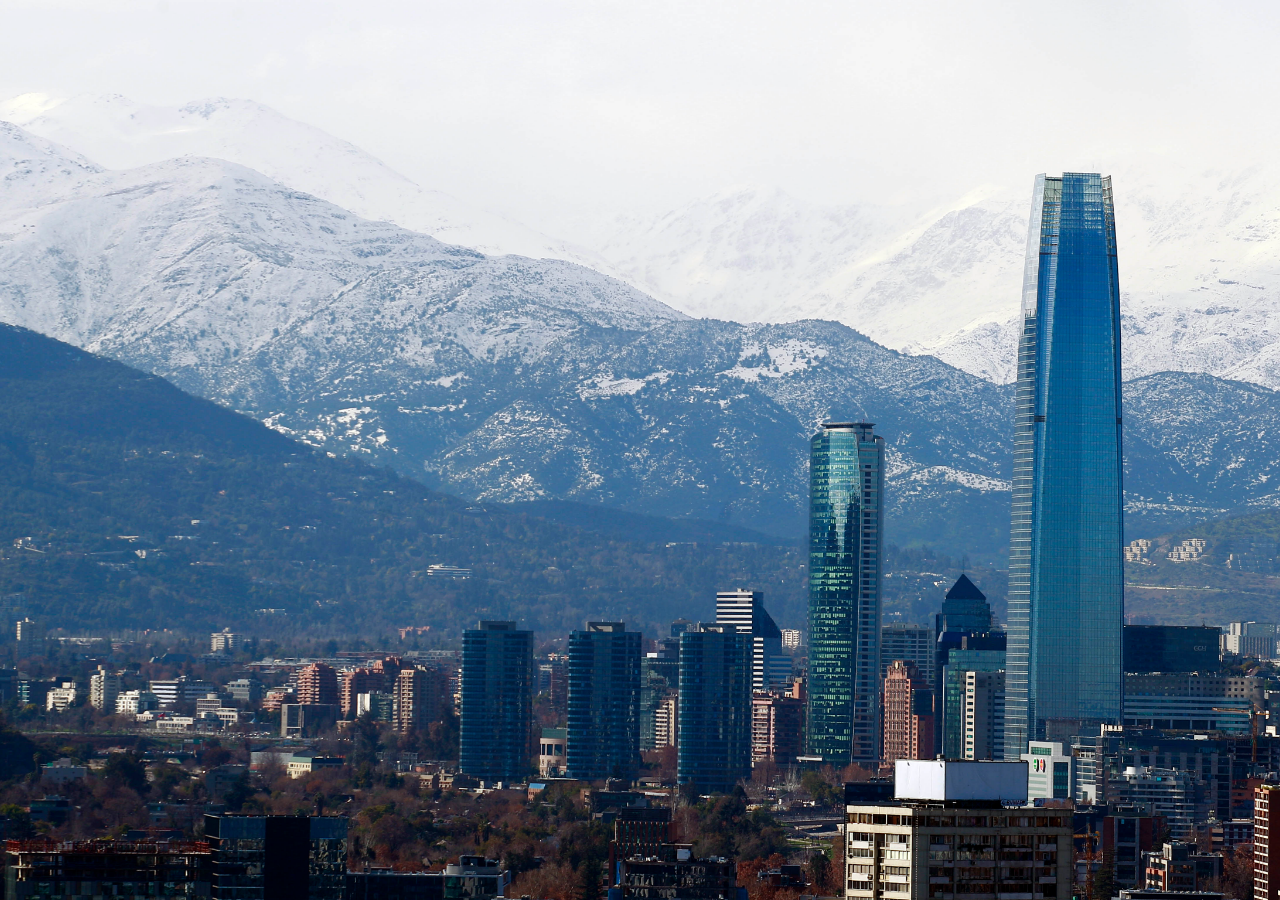
==== web/home.html @ 463af3c5 "php sintaxis" ====
<html>
    <head>
        <title>Android Chile</title>
        <link href="css/bootstrap.min.css" rel="stylesheet">
        <!-- Include roboto.css to use the Roboto web font, material.css to include the theme and ripples.css to style the ripple effect -->
        <link href="css/roboto.min.css" rel="stylesheet">
        <link href="css/material.min.css" rel="stylesheet">
        <link href="css/ripples.min.css" rel="stylesheet">
        <link href="css/androidchile.css" rel="stylesheet">
    </head>
    <body>

        <!--div class="card center jumbotron" >
            <h1>Jumbotron</h1>
            <p>This is a simple hero unit, a simple jumbotron-style component for calling extra attention to featured content or information.</p>
            <p><a class="btn btn-primary btn-lg">Learn more</a></p>
        </div-->

        <!-- Your site ends -->

        <script src="http://code.jquery.com/jquery-1.10.2.min.js"></script>
        <script src="http://maxcdn.bootstrapcdn.com/bootstrap/3.3.2/js/bootstrap.min.js"></script>

        <script src="js/ripples.min.js"></script>
        <script src="js/material.min.js"></script>
        <script>
            $(document).ready(function() {
                // This command is used to initialize some elements and make them work properly
                $.material.init();

                /* make the API call */
                FB.api(
                    "/187694778228655/feed",
                    function (response) {
                      if (response && !response.error) {
                        /* handle the result */
                      }
                    }
                );
            });
        </script>

    </body>
    <script>
      window.fbAsyncInit = function() {
        FB.init({
          appId      : '843773952388352',
          xfbml      : true,
          version    : 'v2.5'
        });
      };

      (function(d, s, id){
         var js, fjs = d.getElementsByTagName(s)[0];
         if (d.getElementById(id)) {return;}
         js = d.createElement(s); js.id = id;
         js.src = "http://connect.facebook.net/en_US/sdk.js";
         fjs.parentNode.insertBefore(js, fjs);
       }(document, 'script', 'facebook-jssdk'));
    </script>

</html>
---- web/css/roboto.min.css ----
@font-face{font-family:RobotoDraft;src:local('RobotoDraft'),local('RobotoDraft-Regular'),local('Roboto-Regular'),url(../fonts/RobotoDraftRegular.woff2) format('woff2'),url(../fonts/RobotoDraftRegular.woff) format('woff')}@font-face{font-family:RobotoDraft;font-weight:500;src:local('RobotoDraft Medium'),local('RobotoDraft-Medium'),local('Roboto-Medium'),url(../fonts/RobotoDraftMedium.woff2) format('woff2'),url(../fonts/RobotoDraftMedium.woff) format('woff')}@font-face{font-family:RobotoDraft;font-weight:700;src:local('RobotoDraft Bold'),local('RobotoDraft-Bold'),local('Roboto-Bold'),url(../fonts/RobotoDraftBold.woff2) format('woff2'),url(../fonts/RobotoDraftBold.woff) format('woff')}@font-face{font-family:RobotoDraft;font-style:italic;src:local('RobotoDraft Italic'),local('RobotoDraft-Italic'),local('Roboto-Italic'),url(../fonts/RobotoDraftItalic.woff2) format('woff2'),url(../fonts/RobotoDraftItalic.woff) format('woff')}
/*# sourceMappingURL=roboto.min.css.map */
---- web/css/material.min.css ----
@font-face{font-family:Material-Design-Icons;src:url(../fonts/Material-Design-Icons.eot?3ocs8m);src:url(../fonts/Material-Design-Icons.eot?#iefix3ocs8m) format('embedded-opentype'),url(../fonts/Material-Design-Icons.woff?3ocs8m) format('woff'),url(../fonts/Material-Design-Icons.ttf?3ocs8m) format('truetype'),url(../fonts/Material-Design-Icons.svg?3ocs8m#Material-Design-Icons) format('svg')}[class^=mdi-],[class*=mdi-]{speak:none;display:inline-block;font:normal normal normal 24px/1 'Material-Design-Icons';text-rendering:auto;-webkit-font-smoothing:antialiased;-moz-osx-font-smoothing:grayscale;-webkit-transform:translate(0,0);-ms-transform:translate(0,0);transform:translate(0,0)}[class^=mdi-]:before,[class*=mdi-]:before{display:inline-block;speak:none;text-decoration:inherit}[class^=mdi-].pull-left,[class*=mdi-].pull-left{margin-right:.3em}[class^=mdi-].pull-right,[class*=mdi-].pull-right{margin-left:.3em}[class^=mdi-].mdi-lg:before,[class*=mdi-].mdi-lg:before,[class^=mdi-].mdi-lg:after,[class*=mdi-].mdi-lg:after{font-size:1.33333333em;line-height:.75em;vertical-align:-15%}[class^=mdi-].mdi-2x:before,[class*=mdi-].mdi-2x:before,[class^=mdi-].mdi-2x:after,[class*=mdi-].mdi-2x:after{font-size:2em}[class^=mdi-].mdi-3x:before,[class*=mdi-].mdi-3x:before,[class^=mdi-].mdi-3x:after,[class*=mdi-].mdi-3x:after{font-size:3em}[class^=mdi-].mdi-4x:before,[class*=mdi-].mdi-4x:before,[class^=mdi-].mdi-4x:after,[class*=mdi-].mdi-4x:after{font-size:4em}[class^=mdi-].mdi-5x:before,[class*=mdi-].mdi-5x:before,[class^=mdi-].mdi-5x:after,[class*=mdi-].mdi-5x:after{font-size:5em}[class^=mdi-device-signal-cellular-]:after,[class^=mdi-device-battery-]:after,[class^=mdi-device-battery-charging-]:after,[class^=mdi-device-signal-cellular-connected-no-internet-]:after,[class^=mdi-device-signal-wifi-]:after,[class^=mdi-device-signal-wifi-statusbar-not-connected]:after,.mdi-device-network-wifi:after{opacity:.3;position:absolute;left:0;top:0;z-index:1;display:inline-block;speak:none;text-decoration:inherit}[class^=mdi-device-signal-cellular-]:after{content:"\e758"}[class^=mdi-device-battery-]:after{content:"\e735"}[class^=mdi-device-battery-charging-]:after{content:"\e733"}[class^=mdi-device-signal-cellular-connected-no-internet-]:after{content:"\e75d"}[class^=mdi-device-signal-wifi-]:after,.mdi-device-network-wifi:after{content:"\e765"}[class^=mdi-device-signal-wifi-statusbasr-not-connected]:after{content:"\e8f7"}.mdi-device-signal-cellular-off:after,.mdi-device-signal-cellular-null:after,.mdi-device-signal-cellular-no-sim:after,.mdi-device-signal-wifi-off:after,.mdi-device-signal-wifi-4-bar:after,.mdi-device-signal-cellular-4-bar:after,.mdi-device-battery-alert:after,.mdi-device-signal-cellular-connected-no-internet-4-bar:after,.mdi-device-battery-std:after,.mdi-device-battery-full .mdi-device-battery-unknown:after{content:""}.mdi-fw{width:1.28571429em;text-align:center}.mdi-ul{padding-left:0;margin-left:2.14285714em;list-style-type:none}.mdi-ul>li{position:relative}.mdi-li{position:absolute;left:-2.14285714em;width:2.14285714em;top:.14285714em;text-align:center}.mdi-li.mdi-lg{left:-1.85714286em}.mdi-border{padding:.2em .25em .15em;border:solid .08em #eee;border-radius:.1em}.mdi-spin{-webkit-animation:mdi-spin 2s infinite linear;animation:mdi-spin 2s infinite linear;-webkit-transform-origin:50% 50%;-ms-transform-origin:50% 50%;transform-origin:50% 50%}.mdi-pulse{-webkit-animation:mdi-spin 1s steps(8) infinite;animation:mdi-spin 1s steps(8) infinite;-webkit-transform-origin:50% 50%;-ms-transform-origin:50% 50%;transform-origin:50% 50%}@-webkit-keyframes mdi-spin{0%{-webkit-transform:rotate(0deg);transform:rotate(0deg)}100%{-webkit-transform:rotate(359deg);transform:rotate(359deg)}}@keyframes mdi-spin{0%{-webkit-transform:rotate(0deg);transform:rotate(0deg)}100%{-webkit-transform:rotate(359deg);transform:rotate(359deg)}}.mdi-rotate-90{filter:progid:DXImageTransform.Microsoft.BasicImage(rotation=1);-webkit-transform:rotate(90deg);-ms-transform:rotate(90deg);transform:rotate(90deg)}.mdi-rotate-180{filter:progid:DXImageTransform.Microsoft.BasicImage(rotation=2);-webkit-transform:rotate(180deg);-ms-transform:rotate(180deg);transform:rotate(180deg)}.mdi-rotate-270{filter:progid:DXImageTransform.Microsoft.BasicImage(rotation=3);-webkit-transform:rotate(270deg);-ms-transform:rotate(270deg);transform:rotate(270deg)}.mdi-flip-horizontal{filter:progid:DXImageTransform.Microsoft.BasicImage(rotation=0,mirror=1);-webkit-transform:scale(-1,1);-ms-transform:scale(-1,1);transform:scale(-1,1)}.mdi-flip-vertical{filter:progid:DXImageTransform.Microsoft.BasicImage(rotation=2,mirror=1);-webkit-transform:scale(1,-1);-ms-transform:scale(1,-1);transform:scale(1,-1)}:root .mdi-rotate-90,:root .mdi-rotate-180,:root .mdi-rotate-270,:root .mdi-flip-horizontal,:root .mdi-flip-vertical{-webkit-filter:none;filter:none}.mdi-stack{position:relative;display:inline-block;width:2em;height:2em;line-height:2em;vertical-align:middle}.mdi-stack-1x,.mdi-stack-2x{position:absolute;left:0;width:100%;text-align:center}.mdi-stack-1x{line-height:inherit}.mdi-stack-2x{font-size:2em}.mdi-inverse{color:#fff}.mdi-action-3d-rotation:before{content:"\e600"}.mdi-action-accessibility:before{content:"\e601"}.mdi-action-account-balance-wallet:before{content:"\e602"}.mdi-action-account-balance:before{content:"\e603"}.mdi-action-account-box:before{content:"\e604"}.mdi-action-account-child:before{content:"\e605"}.mdi-action-account-circle:before{content:"\e606"}.mdi-action-add-shopping-cart:before{content:"\e607"}.mdi-action-alarm-add:before{content:"\e608"}.mdi-action-alarm-off:before{content:"\e609"}.mdi-action-alarm-on:before{content:"\e60a"}.mdi-action-alarm:before{content:"\e60b"}.mdi-action-android:before{content:"\e60c"}.mdi-action-announcement:before{content:"\e60d"}.mdi-action-aspect-ratio:before{content:"\e60e"}.mdi-action-assessment:before{content:"\e60f"}.mdi-action-assignment-ind:before{content:"\e610"}.mdi-action-assignment-late:before{content:"\e611"}.mdi-action-assignment-return:before{content:"\e612"}.mdi-action-assignment-returned:before{content:"\e613"}.mdi-action-assignment-turned-in:before{content:"\e614"}.mdi-action-assignment:before{content:"\e615"}.mdi-action-autorenew:before{content:"\e616"}.mdi-action-backup:before{content:"\e617"}.mdi-action-book:before{content:"\e618"}.mdi-action-bookmark-outline:before{content:"\e619"}.mdi-action-bookmark:before{content:"\e61a"}.mdi-action-bug-report:before{content:"\e61b"}.mdi-action-cached:before{content:"\e61c"}.mdi-action-check-circle:before{content:"\e61d"}.mdi-action-class:before{content:"\e61e"}.mdi-action-credit-card:before{content:"\e61f"}.mdi-action-dashboard:before{content:"\e620"}.mdi-action-delete:before{content:"\e621"}.mdi-action-description:before{content:"\e622"}.mdi-action-dns:before{content:"\e623"}.mdi-action-done-all:before{content:"\e624"}.mdi-action-done:before{content:"\e625"}.mdi-action-event:before{content:"\e626"}.mdi-action-exit-to-app:before{content:"\e627"}.mdi-action-explore:before{content:"\e628"}.mdi-action-extension:before{content:"\e629"}.mdi-action-face-unlock:before{content:"\e62a"}.mdi-action-favorite-outline:before{content:"\e62b"}.mdi-action-favorite:before{content:"\e62c"}.mdi-action-find-in-page:before{content:"\e62d"}.mdi-action-find-replace:before{content:"\e62e"}.mdi-action-flip-to-back:before{content:"\e62f"}.mdi-action-flip-to-front:before{content:"\e630"}.mdi-action-get-app:before{content:"\e631"}.mdi-action-grade:before{content:"\e632"}.mdi-action-group-work:before{content:"\e633"}.mdi-action-help:before{content:"\e634"}.mdi-action-highlight-remove:before{content:"\e635"}.mdi-action-history:before{content:"\e636"}.mdi-action-home:before{content:"\e637"}.mdi-action-https:before{content:"\e638"}.mdi-action-info-outline:before{content:"\e639"}.mdi-action-info:before{content:"\e63a"}.mdi-action-input:before{content:"\e63b"}.mdi-action-invert-colors:before{content:"\e63c"}.mdi-action-label-outline:before{content:"\e63d"}.mdi-action-label:before{content:"\e63e"}.mdi-action-language:before{content:"\e63f"}.mdi-action-launch:before{content:"\e640"}.mdi-action-list:before{content:"\e641"}.mdi-action-lock-open:before{content:"\e642"}.mdi-action-lock-outline:before{content:"\e643"}.mdi-action-lock:before{content:"\e644"}.mdi-action-loyalty:before{content:"\e645"}.mdi-action-markunread-mailbox:before{content:"\e646"}.mdi-action-note-add:before{content:"\e647"}.mdi-action-open-in-browser:before{content:"\e648"}.mdi-action-open-in-new:before{content:"\e649"}.mdi-action-open-with:before{content:"\e64a"}.mdi-action-pageview:before{content:"\e64b"}.mdi-action-payment:before{content:"\e64c"}.mdi-action-perm-camera-mic:before{content:"\e64d"}.mdi-action-perm-contact-cal:before{content:"\e64e"}.mdi-action-perm-data-setting:before{content:"\e64f"}.mdi-action-perm-device-info:before{content:"\e650"}.mdi-action-perm-identity:before{content:"\e651"}.mdi-action-perm-media:before{content:"\e652"}.mdi-action-perm-phone-msg:before{content:"\e653"}.mdi-action-perm-scan-wifi:before{content:"\e654"}.mdi-action-picture-in-picture:before{content:"\e655"}.mdi-action-polymer:before{content:"\e656"}.mdi-action-print:before{content:"\e657"}.mdi-action-query-builder:before{content:"\e658"}.mdi-action-question-answer:before{content:"\e659"}.mdi-action-receipt:before{content:"\e65a"}.mdi-action-redeem:before{content:"\e65b"}.mdi-action-reorder:before{content:"\e65c"}.mdi-action-report-problem:before{content:"\e65d"}.mdi-action-restore:before{content:"\e65e"}.mdi-action-room:before{content:"\e65f"}.mdi-action-schedule:before{content:"\e660"}.mdi-action-search:before{content:"\e661"}.mdi-action-settings-applications:before{content:"\e662"}.mdi-action-settings-backup-restore:before{content:"\e663"}.mdi-action-settings-bluetooth:before{content:"\e664"}.mdi-action-settings-cell:before{content:"\e665"}.mdi-action-settings-display:before{content:"\e666"}.mdi-action-settings-ethernet:before{content:"\e667"}.mdi-action-settings-input-antenna:before{content:"\e668"}.mdi-action-settings-input-component:before{content:"\e669"}.mdi-action-settings-input-composite:before{content:"\e66a"}.mdi-action-settings-input-hdmi:before{content:"\e66b"}.mdi-action-settings-input-svideo:before{content:"\e66c"}.mdi-action-settings-overscan:before{content:"\e66d"}.mdi-action-settings-phone:before{content:"\e66e"}.mdi-action-settings-power:before{content:"\e66f"}.mdi-action-settings-remote:before{content:"\e670"}.mdi-action-settings-voice:before{content:"\e671"}.mdi-action-settings:before{content:"\e672"}.mdi-action-shop-two:before{content:"\e673"}.mdi-action-shop:before{content:"\e674"}.mdi-action-shopping-basket:before{content:"\e675"}.mdi-action-shopping-cart:before{content:"\e676"}.mdi-action-speaker-notes:before{content:"\e677"}.mdi-action-spellcheck:before{content:"\e678"}.mdi-action-star-rate:before{content:"\e679"}.mdi-action-stars:before{content:"\e67a"}.mdi-action-store:before{content:"\e67b"}.mdi-action-subject:before{content:"\e67c"}.mdi-action-supervisor-account:before{content:"\e67d"}.mdi-action-swap-horiz:before{content:"\e67e"}.mdi-action-swap-vert-circle:before{content:"\e67f"}.mdi-action-swap-vert:before{content:"\e680"}.mdi-action-system-update-tv:before{content:"\e681"}.mdi-action-tab-unselected:before{content:"\e682"}.mdi-action-tab:before{content:"\e683"}.mdi-action-theaters:before{content:"\e684"}.mdi-action-thumb-down:before{content:"\e685"}.mdi-action-thumb-up:before{content:"\e686"}.mdi-action-thumbs-up-down:before{content:"\e687"}.mdi-action-toc:before{content:"\e688"}.mdi-action-today:before{content:"\e689"}.mdi-action-track-changes:before{content:"\e68a"}.mdi-action-translate:before{content:"\e68b"}.mdi-action-trending-down:before{content:"\e68c"}.mdi-action-trending-neutral:before{content:"\e68d"}.mdi-action-trending-up:before{content:"\e68e"}.mdi-action-turned-in-not:before{content:"\e68f"}.mdi-action-turned-in:before{content:"\e690"}.mdi-action-verified-user:before{content:"\e691"}.mdi-action-view-agenda:before{content:"\e692"}.mdi-action-view-array:before{content:"\e693"}.mdi-action-view-carousel:before{content:"\e694"}.mdi-action-view-column:before{content:"\e695"}.mdi-action-view-day:before{content:"\e696"}.mdi-action-view-headline:before{content:"\e697"}.mdi-action-view-list:before{content:"\e698"}.mdi-action-view-module:before{content:"\e699"}.mdi-action-view-quilt:before{content:"\e69a"}.mdi-action-view-stream:before{content:"\e69b"}.mdi-action-view-week:before{content:"\e69c"}.mdi-action-visibility-off:before{content:"\e69d"}.mdi-action-visibility:before{content:"\e69e"}.mdi-action-wallet-giftcard:before{content:"\e69f"}.mdi-action-wallet-membership:before{content:"\e6a0"}.mdi-action-wallet-travel:before{content:"\e6a1"}.mdi-action-work:before{content:"\e6a2"}.mdi-alert-error:before{content:"\e6a3"}.mdi-alert-warning:before{content:"\e6a4"}.mdi-av-album:before{content:"\e6a5"}.mdi-av-closed-caption:before{content:"\e6a6"}.mdi-av-equalizer:before{content:"\e6a7"}.mdi-av-explicit:before{content:"\e6a8"}.mdi-av-fast-forward:before{content:"\e6a9"}.mdi-av-fast-rewind:before{content:"\e6aa"}.mdi-av-games:before{content:"\e6ab"}.mdi-av-hearing:before{content:"\e6ac"}.mdi-av-high-quality:before{content:"\e6ad"}.mdi-av-loop:before{content:"\e6ae"}.mdi-av-mic-none:before{content:"\e6af"}.mdi-av-mic-off:before{content:"\e6b0"}.mdi-av-mic:before{content:"\e6b1"}.mdi-av-movie:before{content:"\e6b2"}.mdi-av-my-library-add:before{content:"\e6b3"}.mdi-av-my-library-books:before{content:"\e6b4"}.mdi-av-my-library-music:before{content:"\e6b5"}.mdi-av-new-releases:before{content:"\e6b6"}.mdi-av-not-interested:before{content:"\e6b7"}.mdi-av-pause-circle-fill:before{content:"\e6b8"}.mdi-av-pause-circle-outline:before{content:"\e6b9"}.mdi-av-pause:before{content:"\e6ba"}.mdi-av-play-arrow:before{content:"\e6bb"}.mdi-av-play-circle-fill:before{content:"\e6bc"}.mdi-av-play-circle-outline:before{content:"\e6bd"}.mdi-av-play-shopping-bag:before{content:"\e6be"}.mdi-av-playlist-add:before{content:"\e6bf"}.mdi-av-queue-mus:before{content:"\e6c0"}.mdi-av-queue:before{content:"\e6c1"}.mdi-av-radio:before{content:"\e6c2"}.mdi-av-recent-actors:before{content:"\e6c3"}.mdi-av-repeat-one:before{content:"\e6c4"}.mdi-av-repeat:before{content:"\e6c5"}.mdi-av-replay:before{content:"\e6c6"}.mdi-av-shuffle:before{content:"\e6c7"}.mdi-av-skip-next:before{content:"\e6c8"}.mdi-av-skip-previous:before{content:"\e6c9"}.mdi-av-snooze:before{content:"\e6ca"}.mdi-av-stop:before{content:"\e6cb"}.mdi-av-subtitles:before{content:"\e6cc"}.mdi-av-surround-sound:before{content:"\e6cd"}.mdi-av-timer:before{content:"\e6ce"}.mdi-av-video-collection:before{content:"\e6cf"}.mdi-av-videocam-off:before{content:"\e6d0"}.mdi-av-videocam:before{content:"\e6d1"}.mdi-av-volume-down:before{content:"\e6d2"}.mdi-av-volume-mute:before{content:"\e6d3"}.mdi-av-volume-off:before{content:"\e6d4"}.mdi-av-volume-up:before{content:"\e6d5"}.mdi-av-web:before{content:"\e6d6"}.mdi-communication-business:before{content:"\e6d7"}.mdi-communication-call-end:before{content:"\e6d8"}.mdi-communication-call-made:before{content:"\e6d9"}.mdi-communication-call-merge:before{content:"\e6da"}.mdi-communication-call-missed:before{content:"\e6db"}.mdi-communication-call-received:before{content:"\e6dc"}.mdi-communication-call-split:before{content:"\e6dd"}.mdi-communication-call:before{content:"\e6de"}.mdi-communication-chat:before{content:"\e6df"}.mdi-communication-clear-all:before{content:"\e6e0"}.mdi-communication-comment:before{content:"\e6e1"}.mdi-communication-contacts:before{content:"\e6e2"}.mdi-communication-dialer-sip:before{content:"\e6e3"}.mdi-communication-dialpad:before{content:"\e6e4"}.mdi-communication-dnd-on:before{content:"\e6e5"}.mdi-communication-email:before{content:"\e6e6"}.mdi-communication-forum:before{content:"\e6e7"}.mdi-communication-import-export:before{content:"\e6e8"}.mdi-communication-invert-colors-off:before{content:"\e6e9"}.mdi-communication-invert-colors-on:before{content:"\e6ea"}.mdi-communication-live-help:before{content:"\e6eb"}.mdi-communication-location-off:before{content:"\e6ec"}.mdi-communication-location-on:before{content:"\e6ed"}.mdi-communication-message:before{content:"\e6ee"}.mdi-communication-messenger:before{content:"\e6ef"}.mdi-communication-no-sim:before{content:"\e6f0"}.mdi-communication-phone:before{content:"\e6f1"}.mdi-communication-portable-wifi-off:before{content:"\e6f2"}.mdi-communication-quick-contacts-dialer:before{content:"\e6f3"}.mdi-communication-quick-contacts-mail:before{content:"\e6f4"}.mdi-communication-ring-volume:before{content:"\e6f5"}.mdi-communication-stay-current-landscape:before{content:"\e6f6"}.mdi-communication-stay-current-portrait:before{content:"\e6f7"}.mdi-communication-stay-primary-landscape:before{content:"\e6f8"}.mdi-communication-stay-primary-portrait:before{content:"\e6f9"}.mdi-communication-swap-calls:before{content:"\e6fa"}.mdi-communication-textsms:before{content:"\e6fb"}.mdi-communication-voicemail:before{content:"\e6fc"}.mdi-communication-vpn-key:before{content:"\e6fd"}.mdi-content-add-box:before{content:"\e6fe"}.mdi-content-add-circle-outline:before{content:"\e6ff"}.mdi-content-add-circle:before{content:"\e700"}.mdi-content-add:before{content:"\e701"}.mdi-content-archive:before{content:"\e702"}.mdi-content-backspace:before{content:"\e703"}.mdi-content-block:before{content:"\e704"}.mdi-content-clear:before{content:"\e705"}.mdi-content-content-copy:before{content:"\e706"}.mdi-content-content-cut:before{content:"\e707"}.mdi-content-content-paste:before{content:"\e708"}.mdi-content-create:before{content:"\e709"}.mdi-content-drafts:before{content:"\e70a"}.mdi-content-filter-list:before{content:"\e70b"}.mdi-content-flag:before{content:"\e70c"}.mdi-content-forward:before{content:"\e70d"}.mdi-content-gesture:before{content:"\e70e"}.mdi-content-inbox:before{content:"\e70f"}.mdi-content-link:before{content:"\e710"}.mdi-content-mail:before{content:"\e711"}.mdi-content-markunread:before{content:"\e712"}.mdi-content-redo:before{content:"\e713"}.mdi-content-remove-circle-outline:before{content:"\e714"}.mdi-content-remove-circle:before{content:"\e715"}.mdi-content-remove:before{content:"\e716"}.mdi-content-reply-all:before{content:"\e717"}.mdi-content-reply:before{content:"\e718"}.mdi-content-report:before{content:"\e719"}.mdi-content-save:before{content:"\e71a"}.mdi-content-select-all:before{content:"\e71b"}.mdi-content-send:before{content:"\e71c"}.mdi-content-sort:before{content:"\e71d"}.mdi-content-text-format:before{content:"\e71e"}.mdi-content-undo:before{content:"\e71f"}.mdi-editor-attach-file:before{content:"\e776"}.mdi-editor-attach-money:before{content:"\e777"}.mdi-editor-border-all:before{content:"\e778"}.mdi-editor-border-bottom:before{content:"\e779"}.mdi-editor-border-clear:before{content:"\e77a"}.mdi-editor-border-color:before{content:"\e77b"}.mdi-editor-border-horizontal:before{content:"\e77c"}.mdi-editor-border-inner:before{content:"\e77d"}.mdi-editor-border-left:before{content:"\e77e"}.mdi-editor-border-outer:before{content:"\e77f"}.mdi-editor-border-right:before{content:"\e780"}.mdi-editor-border-style:before{content:"\e781"}.mdi-editor-border-top:before{content:"\e782"}.mdi-editor-border-vertical:before{content:"\e783"}.mdi-editor-format-align-center:before{content:"\e784"}.mdi-editor-format-align-justify:before{content:"\e785"}.mdi-editor-format-align-left:before{content:"\e786"}.mdi-editor-format-align-right:before{content:"\e787"}.mdi-editor-format-bold:before{content:"\e788"}.mdi-editor-format-clear:before{content:"\e789"}.mdi-editor-format-color-fill:before{content:"\e78a"}.mdi-editor-format-color-reset:before{content:"\e78b"}.mdi-editor-format-color-text:before{content:"\e78c"}.mdi-editor-format-indent-decrease:before{content:"\e78d"}.mdi-editor-format-indent-increase:before{content:"\e78e"}.mdi-editor-format-italic:before{content:"\e78f"}.mdi-editor-format-line-spacing:before{content:"\e790"}.mdi-editor-format-list-bulleted:before{content:"\e791"}.mdi-editor-format-list-numbered:before{content:"\e792"}.mdi-editor-format-paint:before{content:"\e793"}.mdi-editor-format-quote:before{content:"\e794"}.mdi-editor-format-size:before{content:"\e795"}.mdi-editor-format-strikethrough:before{content:"\e796"}.mdi-editor-format-textdirection-l-to-r:before{content:"\e797"}.mdi-editor-format-textdirection-r-to-l:before{content:"\e798"}.mdi-editor-format-underline:before{content:"\e799"}.mdi-editor-functions:before{content:"\e79a"}.mdi-editor-insert-chart:before{content:"\e79b"}.mdi-editor-insert-comment:before{content:"\e79c"}.mdi-editor-insert-drive-file:before{content:"\e79d"}.mdi-editor-insert-emoticon:before{content:"\e79e"}.mdi-editor-insert-invitation:before{content:"\e79f"}.mdi-editor-insert-link:before{content:"\e7a0"}.mdi-editor-insert-photo:before{content:"\e7a1"}.mdi-editor-merge-type:before{content:"\e7a2"}.mdi-editor-mode-comment:before{content:"\e7a3"}.mdi-editor-mode-edit:before{content:"\e7a4"}.mdi-editor-publish:before{content:"\e7a5"}.mdi-editor-vertical-align-bottom:before{content:"\e7a6"}.mdi-editor-vertical-align-center:before{content:"\e7a7"}.mdi-editor-vertical-align-top:before{content:"\e7a8"}.mdi-editor-wrap-text:before{content:"\e7a9"}.mdi-file-attachment:before{content:"\e7aa"}.mdi-file-cloud-circle:before{content:"\e7ab"}.mdi-file-cloud-done:before{content:"\e7ac"}.mdi-file-cloud-download:before{content:"\e7ad"}.mdi-file-cloud-off:before{content:"\e7ae"}.mdi-file-cloud-queue:before{content:"\e7af"}.mdi-file-cloud-upload:before{content:"\e7b0"}.mdi-file-cloud:before{content:"\e7b1"}.mdi-file-file-download:before{content:"\e7b2"}.mdi-file-file-upload:before{content:"\e7b3"}.mdi-file-folder-open:before{content:"\e7b4"}.mdi-file-folder-shared:before{content:"\e7b5"}.mdi-file-folder:before{content:"\e7b6"}.mdi-device-access-alarm:before{content:"\e720"}.mdi-device-access-alarms:before{content:"\e721"}.mdi-device-access-time:before{content:"\e722"}.mdi-device-add-alarm:before{content:"\e723"}.mdi-device-airplanemode-off:before{content:"\e724"}.mdi-device-airplanemode-on:before{content:"\e725"}.mdi-device-battery-20:before{content:"\e726"}.mdi-device-battery-30:before{content:"\e727"}.mdi-device-battery-50:before{content:"\e728"}.mdi-device-battery-60:before{content:"\e729"}.mdi-device-battery-80:before{content:"\e72a"}.mdi-device-battery-90:before{content:"\e72b"}.mdi-device-battery-alert:before{content:"\e72c"}.mdi-device-battery-charging-20:before{content:"\e72d"}.mdi-device-battery-charging-30:before{content:"\e72e"}.mdi-device-battery-charging-50:before{content:"\e72f"}.mdi-device-battery-charging-60:before{content:"\e730"}.mdi-device-battery-charging-80:before{content:"\e731"}.mdi-device-battery-charging-90:before{content:"\e732"}.mdi-device-battery-charging-full:before{content:"\e733"}.mdi-device-battery-full:before{content:"\e734"}.mdi-device-battery-std:before{content:"\e735"}.mdi-device-battery-unknown:before{content:"\e736"}.mdi-device-bluetooth-connected:before{content:"\e737"}.mdi-device-bluetooth-disabled:before{content:"\e738"}.mdi-device-bluetooth-searching:before{content:"\e739"}.mdi-device-bluetooth:before{content:"\e73a"}.mdi-device-brightness-auto:before{content:"\e73b"}.mdi-device-brightness-high:before{content:"\e73c"}.mdi-device-brightness-low:before{content:"\e73d"}.mdi-device-brightness-medium:before{content:"\e73e"}.mdi-device-data-usage:before{content:"\e73f"}.mdi-device-developer-mode:before{content:"\e740"}.mdi-device-devices:before{content:"\e741"}.mdi-device-dvr:before{content:"\e742"}.mdi-device-gps-fixed:before{content:"\e743"}.mdi-device-gps-not-fixed:before{content:"\e744"}.mdi-device-gps-off:before{content:"\e745"}.mdi-device-location-disabled:before{content:"\e746"}.mdi-device-location-searching:before{content:"\e747"}.mdi-device-multitrack-audio:before{content:"\e748"}.mdi-device-network-cell:before{content:"\e749"}.mdi-device-network-wifi:before{content:"\e74a"}.mdi-device-nfc:before{content:"\e74b"}.mdi-device-now-wallpaper:before{content:"\e74c"}.mdi-device-now-widgets:before{content:"\e74d"}.mdi-device-screen-lock-landscape:before{content:"\e74e"}.mdi-device-screen-lock-portrait:before{content:"\e74f"}.mdi-device-screen-lock-rotation:before{content:"\e750"}.mdi-device-screen-rotation:before{content:"\e751"}.mdi-device-sd-storage:before{content:"\e752"}.mdi-device-settings-system-daydream:before{content:"\e753"}.mdi-device-signal-cellular-0-bar:before{content:"\e754"}.mdi-device-signal-cellular-1-bar:before{content:"\e755"}.mdi-device-signal-cellular-2-bar:before{content:"\e756"}.mdi-device-signal-cellular-3-bar:before{content:"\e757"}.mdi-device-signal-cellular-4-bar:before{content:"\e758"}.mdi-signal-wifi-statusbar-connected-no-internet-after:before{content:"\e8f6"}.mdi-device-signal-cellular-connected-no-internet-0-bar:before{content:"\e759"}.mdi-device-signal-cellular-connected-no-internet-1-bar:before{content:"\e75a"}.mdi-device-signal-cellular-connected-no-internet-2-bar:before{content:"\e75b"}.mdi-device-signal-cellular-connected-no-internet-3-bar:before{content:"\e75c"}.mdi-device-signal-cellular-connected-no-internet-4-bar:before{content:"\e75d"}.mdi-device-signal-cellular-no-sim:before{content:"\e75e"}.mdi-device-signal-cellular-null:before{content:"\e75f"}.mdi-device-signal-cellular-off:before{content:"\e760"}.mdi-device-signal-wifi-0-bar:before{content:"\e761"}.mdi-device-signal-wifi-1-bar:before{content:"\e762"}.mdi-device-signal-wifi-2-bar:before{content:"\e763"}.mdi-device-signal-wifi-3-bar:before{content:"\e764"}.mdi-device-signal-wifi-4-bar:before{content:"\e765"}.mdi-device-signal-wifi-off:before{content:"\e766"}.mdi-device-signal-wifi-statusbar-1-bar:before{content:"\e767"}.mdi-device-signal-wifi-statusbar-2-bar:before{content:"\e768"}.mdi-device-signal-wifi-statusbar-3-bar:before{content:"\e769"}.mdi-device-signal-wifi-statusbar-4-bar:before{content:"\e76a"}.mdi-device-signal-wifi-statusbar-connected-no-internet-:before{content:"\e76b"}.mdi-device-signal-wifi-statusbar-connected-no-internet:before{content:"\e76f"}.mdi-device-signal-wifi-statusbar-connected-no-internet-2:before{content:"\e76c"}.mdi-device-signal-wifi-statusbar-connected-no-internet-3:before{content:"\e76d"}.mdi-device-signal-wifi-statusbar-connected-no-internet-4:before{content:"\e76e"}.mdi-signal-wifi-statusbar-not-connected-after:before{content:"\e8f7"}.mdi-device-signal-wifi-statusbar-not-connected:before{content:"\e770"}.mdi-device-signal-wifi-statusbar-null:before{content:"\e771"}.mdi-device-storage:before{content:"\e772"}.mdi-device-usb:before{content:"\e773"}.mdi-device-wifi-lock:before{content:"\e774"}.mdi-device-wifi-tethering:before{content:"\e775"}.mdi-hardware-cast-connected:before{content:"\e7b7"}.mdi-hardware-cast:before{content:"\e7b8"}.mdi-hardware-computer:before{content:"\e7b9"}.mdi-hardware-desktop-mac:before{content:"\e7ba"}.mdi-hardware-desktop-windows:before{content:"\e7bb"}.mdi-hardware-dock:before{content:"\e7bc"}.mdi-hardware-gamepad:before{content:"\e7bd"}.mdi-hardware-headset-mic:before{content:"\e7be"}.mdi-hardware-headset:before{content:"\e7bf"}.mdi-hardware-keyboard-alt:before{content:"\e7c0"}.mdi-hardware-keyboard-arrow-down:before{content:"\e7c1"}.mdi-hardware-keyboard-arrow-left:before{content:"\e7c2"}.mdi-hardware-keyboard-arrow-right:before{content:"\e7c3"}.mdi-hardware-keyboard-arrow-up:before{content:"\e7c4"}.mdi-hardware-keyboard-backspace:before{content:"\e7c5"}.mdi-hardware-keyboard-capslock:before{content:"\e7c6"}.mdi-hardware-keyboard-control:before{content:"\e7c7"}.mdi-hardware-keyboard-hide:before{content:"\e7c8"}.mdi-hardware-keyboard-return:before{content:"\e7c9"}.mdi-hardware-keyboard-tab:before{content:"\e7ca"}.mdi-hardware-keyboard-voice:before{content:"\e7cb"}.mdi-hardware-keyboard:before{content:"\e7cc"}.mdi-hardware-laptop-chromebook:before{content:"\e7cd"}.mdi-hardware-laptop-mac:before{content:"\e7ce"}.mdi-hardware-laptop-windows:before{content:"\e7cf"}.mdi-hardware-laptop:before{content:"\e7d0"}.mdi-hardware-memory:before{content:"\e7d1"}.mdi-hardware-mouse:before{content:"\e7d2"}.mdi-hardware-phone-android:before{content:"\e7d3"}.mdi-hardware-phone-iphone:before{content:"\e7d4"}.mdi-hardware-phonelink-off:before{content:"\e7d5"}.mdi-hardware-phonelink:before{content:"\e7d6"}.mdi-hardware-security:before{content:"\e7d7"}.mdi-hardware-sim-card:before{content:"\e7d8"}.mdi-hardware-smartphone:before{content:"\e7d9"}.mdi-hardware-speaker:before{content:"\e7da"}.mdi-hardware-tablet-android:before{content:"\e7db"}.mdi-hardware-tablet-mac:before{content:"\e7dc"}.mdi-hardware-tablet:before{content:"\e7dd"}.mdi-hardware-tv:before{content:"\e7de"}.mdi-hardware-watch:before{content:"\e7df"}.mdi-image-add-to-photos:before{content:"\e7e0"}.mdi-image-adjust:before{content:"\e7e1"}.mdi-image-assistant-photo:before{content:"\e7e2"}.mdi-image-audiotrack:before{content:"\e7e3"}.mdi-image-blur-circular:before{content:"\e7e4"}.mdi-image-blur-linear:before{content:"\e7e5"}.mdi-image-blur-off:before{content:"\e7e6"}.mdi-image-blur-on:before{content:"\e7e7"}.mdi-image-brightness-1:before{content:"\e7e8"}.mdi-image-brightness-2:before{content:"\e7e9"}.mdi-image-brightness-3:before{content:"\e7ea"}.mdi-image-brightness-4:before{content:"\e7eb"}.mdi-image-brightness-5:before{content:"\e7ec"}.mdi-image-brightness-6:before{content:"\e7ed"}.mdi-image-brightness-7:before{content:"\e7ee"}.mdi-image-brush:before{content:"\e7ef"}.mdi-image-camera-alt:before{content:"\e7f0"}.mdi-image-camera-front:before{content:"\e7f1"}.mdi-image-camera-rear:before{content:"\e7f2"}.mdi-image-camera-roll:before{content:"\e7f3"}.mdi-image-camera:before{content:"\e7f4"}.mdi-image-center-focus-strong:before{content:"\e7f5"}.mdi-image-center-focus-weak:before{content:"\e7f6"}.mdi-image-collections:before{content:"\e7f7"}.mdi-image-color-lens:before{content:"\e7f8"}.mdi-image-colorize:before{content:"\e7f9"}.mdi-image-compare:before{content:"\e7fa"}.mdi-image-control-point-duplicate:before{content:"\e7fb"}.mdi-image-control-point:before{content:"\e7fc"}.mdi-image-crop-3-2:before{content:"\e7fd"}.mdi-image-crop-5-4:before{content:"\e7fe"}.mdi-image-crop-7-5:before{content:"\e7ff"}.mdi-image-crop-16-9:before{content:"\e800"}.mdi-image-crop-din:before{content:"\e801"}.mdi-image-crop-free:before{content:"\e802"}.mdi-image-crop-landscape:before{content:"\e803"}.mdi-image-crop-original:before{content:"\e804"}.mdi-image-crop-portrait:before{content:"\e805"}.mdi-image-crop-square:before{content:"\e806"}.mdi-image-crop:before{content:"\e807"}.mdi-image-dehaze:before{content:"\e808"}.mdi-image-details:before{content:"\e809"}.mdi-image-edit:before{content:"\e80a"}.mdi-image-exposure-minus-1:before{content:"\e80b"}.mdi-image-exposure-minus-2:before{content:"\e80c"}.mdi-image-exposure-plus-1:before{content:"\e80d"}.mdi-image-exposure-plus-2:before{content:"\e80e"}.mdi-image-exposure-zero:before{content:"\e80f"}.mdi-image-exposure:before{content:"\e810"}.mdi-image-filter-1:before{content:"\e811"}.mdi-image-filter-2:before{content:"\e812"}.mdi-image-filter-3:before{content:"\e813"}.mdi-image-filter-4:before{content:"\e814"}.mdi-image-filter-5:before{content:"\e815"}.mdi-image-filter-6:before{content:"\e816"}.mdi-image-filter-7:before{content:"\e817"}.mdi-image-filter-8:before{content:"\e818"}.mdi-image-filter-9-plus:before{content:"\e819"}.mdi-image-filter-9:before{content:"\e81a"}.mdi-image-filter-b-and-w:before{content:"\e81b"}.mdi-image-filter-center-focus:before{content:"\e81c"}.mdi-image-filter-drama:before{content:"\e81d"}.mdi-image-filter-frames:before{content:"\e81e"}.mdi-image-filter-hdr:before{content:"\e81f"}.mdi-image-filter-none:before{content:"\e820"}.mdi-image-filter-tilt-shift:before{content:"\e821"}.mdi-image-filter-vintage:before{content:"\e822"}.mdi-image-filter:before{content:"\e823"}.mdi-image-flare:before{content:"\e824"}.mdi-image-flash-auto:before{content:"\e825"}.mdi-image-flash-off:before{content:"\e826"}.mdi-image-flash-on:before{content:"\e827"}.mdi-image-flip:before{content:"\e828"}.mdi-image-gradient:before{content:"\e829"}.mdi-image-grain:before{content:"\e82a"}.mdi-image-grid-off:before{content:"\e82b"}.mdi-image-grid-on:before{content:"\e82c"}.mdi-image-hdr-off:before{content:"\e82d"}.mdi-image-hdr-on:before{content:"\e82e"}.mdi-image-hdr-strong:before{content:"\e82f"}.mdi-image-hdr-weak:before{content:"\e830"}.mdi-image-healing:before{content:"\e831"}.mdi-image-image-aspect-ratio:before{content:"\e832"}.mdi-image-image:before{content:"\e833"}.mdi-image-iso:before{content:"\e834"}.mdi-image-landscape:before{content:"\e835"}.mdi-image-leak-add:before{content:"\e836"}.mdi-image-leak-remove:before{content:"\e837"}.mdi-image-lens:before{content:"\e838"}.mdi-image-looks-3:before{content:"\e839"}.mdi-image-looks-4:before{content:"\e83a"}.mdi-image-looks-5:before{content:"\e83b"}.mdi-image-looks-6:before{content:"\e83c"}.mdi-image-looks-one:before{content:"\e83d"}.mdi-image-looks-two:before{content:"\e83e"}.mdi-image-looks:before{content:"\e83f"}.mdi-image-loupe:before{content:"\e840"}.mdi-image-movie-creation:before{content:"\e841"}.mdi-image-nature-people:before{content:"\e842"}.mdi-image-nature:before{content:"\e843"}.mdi-image-navigate-before:before{content:"\e844"}.mdi-image-navigate-next:before{content:"\e845"}.mdi-image-palette:before{content:"\e846"}.mdi-image-panorama-fisheye:before{content:"\e847"}.mdi-image-panorama-horizontal:before{content:"\e848"}.mdi-image-panorama-vertical:before{content:"\e849"}.mdi-image-panorama-wide-angle:before{content:"\e84a"}.mdi-image-panorama:before{content:"\e84b"}.mdi-image-photo-album:before{content:"\e84c"}.mdi-image-photo-camera:before{content:"\e84d"}.mdi-image-photo-library:before{content:"\e84e"}.mdi-image-photo:before{content:"\e84f"}.mdi-image-portrait:before{content:"\e850"}.mdi-image-remove-red-eye:before{content:"\e851"}.mdi-image-rotate-left:before{content:"\e852"}.mdi-image-rotate-right:before{content:"\e853"}.mdi-image-slideshow:before{content:"\e854"}.mdi-image-straighten:before{content:"\e855"}.mdi-image-style:before{content:"\e856"}.mdi-image-switch-camera:before{content:"\e857"}.mdi-image-switch-video:before{content:"\e858"}.mdi-image-tag-faces:before{content:"\e859"}.mdi-image-texture:before{content:"\e85a"}.mdi-image-timelapse:before{content:"\e85b"}.mdi-image-timer-3:before{content:"\e85c"}.mdi-image-timer-10:before{content:"\e85d"}.mdi-image-timer-auto:before{content:"\e85e"}.mdi-image-timer-off:before{content:"\e85f"}.mdi-image-timer:before{content:"\e860"}.mdi-image-tonality:before{content:"\e861"}.mdi-image-transform:before{content:"\e862"}.mdi-image-tune:before{content:"\e863"}.mdi-image-wb-auto:before{content:"\e864"}.mdi-image-wb-cloudy:before{content:"\e865"}.mdi-image-wb-incandescent:before{content:"\e866"}.mdi-image-wb-irradescent:before{content:"\e867"}.mdi-image-wb-sunny:before{content:"\e868"}.mdi-maps-beenhere:before{content:"\e869"}.mdi-maps-directions-bike:before{content:"\e86a"}.mdi-maps-directions-bus:before{content:"\e86b"}.mdi-maps-directions-car:before{content:"\e86c"}.mdi-maps-directions-ferry:before{content:"\e86d"}.mdi-maps-directions-subway:before{content:"\e86e"}.mdi-maps-directions-train:before{content:"\e86f"}.mdi-maps-directions-transit:before{content:"\e870"}.mdi-maps-directions-walk:before{content:"\e871"}.mdi-maps-directions:before{content:"\e872"}.mdi-maps-flight:before{content:"\e873"}.mdi-maps-hotel:before{content:"\e874"}.mdi-maps-layers-clear:before{content:"\e875"}.mdi-maps-layers:before{content:"\e876"}.mdi-maps-local-airport:before{content:"\e877"}.mdi-maps-local-atm:before{content:"\e878"}.mdi-maps-local-attraction:before{content:"\e879"}.mdi-maps-local-bar:before{content:"\e87a"}.mdi-maps-local-cafe:before{content:"\e87b"}.mdi-maps-local-car-wash:before{content:"\e87c"}.mdi-maps-local-convenience-store:before{content:"\e87d"}.mdi-maps-local-drink:before{content:"\e87e"}.mdi-maps-local-florist:before{content:"\e87f"}.mdi-maps-local-gas-station:before{content:"\e880"}.mdi-maps-local-grocery-store:before{content:"\e881"}.mdi-maps-local-hospital:before{content:"\e882"}.mdi-maps-local-hotel:before{content:"\e883"}.mdi-maps-local-laundry-service:before{content:"\e884"}.mdi-maps-local-library:before{content:"\e885"}.mdi-maps-local-mall:before{content:"\e886"}.mdi-maps-local-movies:before{content:"\e887"}.mdi-maps-local-offer:before{content:"\e888"}.mdi-maps-local-parking:before{content:"\e889"}.mdi-maps-local-pharmacy:before{content:"\e88a"}.mdi-maps-local-phone:before{content:"\e88b"}.mdi-maps-local-pizza:before{content:"\e88c"}.mdi-maps-local-play:before{content:"\e88d"}.mdi-maps-local-post-office:before{content:"\e88e"}.mdi-maps-local-print-shop:before{content:"\e88f"}.mdi-maps-local-restaurant:before{content:"\e890"}.mdi-maps-local-see:before{content:"\e891"}.mdi-maps-local-shipping:before{content:"\e892"}.mdi-maps-local-taxi:before{content:"\e893"}.mdi-maps-location-history:before{content:"\e894"}.mdi-maps-map:before{content:"\e895"}.mdi-maps-my-location:before{content:"\e896"}.mdi-maps-navigation:before{content:"\e897"}.mdi-maps-pin-drop:before{content:"\e898"}.mdi-maps-place:before{content:"\e899"}.mdi-maps-rate-review:before{content:"\e89a"}.mdi-maps-restaurant-menu:before{content:"\e89b"}.mdi-maps-satellite:before{content:"\e89c"}.mdi-maps-store-mall-directory:before{content:"\e89d"}.mdi-maps-terrain:before{content:"\e89e"}.mdi-maps-traffic:before{content:"\e89f"}.mdi-navigation-apps:before{content:"\e8a0"}.mdi-navigation-arrow-back:before{content:"\e8a1"}.mdi-navigation-arrow-drop-down-circle:before{content:"\e8a2"}.mdi-navigation-arrow-drop-down:before{content:"\e8a3"}.mdi-navigation-arrow-drop-up:before{content:"\e8a4"}.mdi-navigation-arrow-forward:before{content:"\e8a5"}.mdi-navigation-cancel:before{content:"\e8a6"}.mdi-navigation-check:before{content:"\e8a7"}.mdi-navigation-chevron-left:before{content:"\e8a8"}.mdi-navigation-chevron-right:before{content:"\e8a9"}.mdi-navigation-close:before{content:"\e8aa"}.mdi-navigation-expand-less:before{content:"\e8ab"}.mdi-navigation-expand-more:before{content:"\e8ac"}.mdi-navigation-fullscreen-exit:before{content:"\e8ad"}.mdi-navigation-fullscreen:before{content:"\e8ae"}.mdi-navigation-menu:before{content:"\e8af"}.mdi-navigation-more-horiz:before{content:"\e8b0"}.mdi-navigation-more-vert:before{content:"\e8b1"}.mdi-navigation-refresh:before{content:"\e8b2"}.mdi-navigation-unfold-less:before{content:"\e8b3"}.mdi-navigation-unfold-more:before{content:"\e8b4"}.mdi-notification-adb:before{content:"\e8b5"}.mdi-notification-bluetooth-audio:before{content:"\e8b6"}.mdi-notification-disc-full:before{content:"\e8b7"}.mdi-notification-dnd-forwardslash:before{content:"\e8b8"}.mdi-notification-do-not-disturb:before{content:"\e8b9"}.mdi-notification-drive-eta:before{content:"\e8ba"}.mdi-notification-event-available:before{content:"\e8bb"}.mdi-notification-event-busy:before{content:"\e8bc"}.mdi-notification-event-note:before{content:"\e8bd"}.mdi-notification-folder-special:before{content:"\e8be"}.mdi-notification-mms:before{content:"\e8bf"}.mdi-notification-more:before{content:"\e8c0"}.mdi-notification-network-locked:before{content:"\e8c1"}.mdi-notification-phone-bluetooth-speaker:before{content:"\e8c2"}.mdi-notification-phone-forwarded:before{content:"\e8c3"}.mdi-notification-phone-in-talk:before{content:"\e8c4"}.mdi-notification-phone-locked:before{content:"\e8c5"}.mdi-notification-phone-missed:before{content:"\e8c6"}.mdi-notification-phone-paused:before{content:"\e8c7"}.mdi-notification-play-download:before{content:"\e8c8"}.mdi-notification-play-install:before{content:"\e8c9"}.mdi-notification-sd-card:before{content:"\e8ca"}.mdi-notification-sim-card-alert:before{content:"\e8cb"}.mdi-notification-sms-failed:before{content:"\e8cc"}.mdi-notification-sms:before{content:"\e8cd"}.mdi-notification-sync-disabled:before{content:"\e8ce"}.mdi-notification-sync-problem:before{content:"\e8cf"}.mdi-notification-sync:before{content:"\e8d0"}.mdi-notification-system-update:before{content:"\e8d1"}.mdi-notification-tap-and-play:before{content:"\e8d2"}.mdi-notification-time-to-leave:before{content:"\e8d3"}.mdi-notification-vibration:before{content:"\e8d4"}.mdi-notification-voice-chat:before{content:"\e8d5"}.mdi-notification-vpn-lock:before{content:"\e8d6"}.mdi-social-cake:before{content:"\e8d7"}.mdi-social-domain:before{content:"\e8d8"}.mdi-social-group-add:before{content:"\e8d9"}.mdi-social-group:before{content:"\e8da"}.mdi-social-location-city:before{content:"\e8db"}.mdi-social-mood:before{content:"\e8dc"}.mdi-social-notifications-none:before{content:"\e8dd"}.mdi-social-notifications-off:before{content:"\e8de"}.mdi-social-notifications-on:before{content:"\e8df"}.mdi-social-notifications-paused:before{content:"\e8e0"}.mdi-social-notifications:before{content:"\e8e1"}.mdi-social-pages:before{content:"\e8e2"}.mdi-social-party-mode:before{content:"\e8e3"}.mdi-social-people-outline:before{content:"\e8e4"}.mdi-social-people:before{content:"\e8e5"}.mdi-social-person-add:before{content:"\e8e6"}.mdi-social-person-outline:before{content:"\e8e7"}.mdi-social-person:before{content:"\e8e8"}.mdi-social-plus-one:before{content:"\e8e9"}.mdi-social-poll:before{content:"\e8ea"}.mdi-social-publ24px:before{content:"\e8eb"}.mdi-social-school:before{content:"\e8ec"}.mdi-social-share:before{content:"\e8ed"}.mdi-social-whatshot:before{content:"\e8ee"}.mdi-toggle-check-box-outline-blank:before{content:"\e8ef"}.mdi-toggle-check-box:before{content:"\e8f0"}.mdi-toggle-radio-button-off:before{content:"\e8f1"}.mdi-toggle-radio-button-on:before{content:"\e8f2"}.mdi-toggle-star-half:before{content:"\e8f3"}.mdi-toggle-star-outline:before{content:"\e8f4"}.mdi-toggle-star:before{content:"\e8f5"}body.inverse{background:#333}body.inverse,body.inverse .form-control{color:rgba(255,255,255,.84)}body.inverse .modal,body.inverse .panel-default,body.inverse .card,body.inverse .modal .form-control,body.inverse .panel-default .form-control,body.inverse .card .form-control{background-color:initial;color:initial}body,h1,h2,h3,h4,h5,h6,.h1,.h2,.h3,.h4{font-family:RobotoDraft,Roboto,Helvetica Neue,Helvetica,Arial,sans-serif;font-weight:300}h5,h6{font-weight:400}a,a:hover,a:focus{color:#009688}body .well,.container .well,.container-fluid .well,body .well:not([class^="well well-material-"]),.container .well:not([class^="well well-material-"]),.container-fluid .well:not([class^="well well-material-"]),body .well .form-control,.container .well .form-control,.container-fluid .well .form-control,body .well:not([class^="well well-material-"]) .form-control,.container .well:not([class^="well well-material-"]) .form-control,.container-fluid .well:not([class^="well well-material-"]) .form-control{color:rgba(0,0,0,.84)}body .well .floating-label,.container .well .floating-label,.container-fluid .well .floating-label,body .well:not([class^="well well-material-"]) .floating-label,.container .well:not([class^="well well-material-"]) .floating-label,.container-fluid .well:not([class^="well well-material-"]) .floating-label{color:#7e7e7e}body .well .form-control::-webkit-input-placeholder,.container .well .form-control::-webkit-input-placeholder,.container-fluid .well .form-control::-webkit-input-placeholder,body .well:not([class^="well well-material-"]) .form-control::-webkit-input-placeholder,.container .well:not([class^="well well-material-"]) .form-control::-webkit-input-placeholder,.container-fluid .well:not([class^="well well-material-"]) .form-control::-webkit-input-placeholder{color:#7e7e7e}body .well .form-control::-moz-placeholder,.container .well .form-control::-moz-placeholder,.container-fluid .well .form-control::-moz-placeholder,body .well:not([class^="well well-material-"]) .form-control::-moz-placeholder,.container .well:not([class^="well well-material-"]) .form-control::-moz-placeholder,.container-fluid .well:not([class^="well well-material-"]) .form-control::-moz-placeholder{color:#7e7e7e;opacity:1}body .well .form-control:-ms-input-placeholder,.container .well .form-control:-ms-input-placeholder,.container-fluid .well .form-control:-ms-input-placeholder,body .well:not([class^="well well-material-"]) .form-control:-ms-input-placeholder,.container .well:not([class^="well well-material-"]) .form-control:-ms-input-placeholder,.container-fluid .well:not([class^="well well-material-"]) .form-control:-ms-input-placeholder{color:#7e7e7e}body .well .option,.container .well .option,.container-fluid .well .option,body .well:not([class^="well well-material-"]) .option,.container .well:not([class^="well well-material-"]) .option,.container-fluid .well:not([class^="well well-material-"]) .option,body .well .create,.container .well .create,.container-fluid .well .create,body .well:not([class^="well well-material-"]) .create,.container .well:not([class^="well well-material-"]) .create,.container-fluid .well:not([class^="well well-material-"]) .create{color:rgba(0,0,0,.84)}body .well.well-sm,.container .well.well-sm,.container-fluid .well.well-sm{padding:10px}body .well.well-lg,.container .well.well-lg,.container-fluid .well.well-lg{padding:26px}body [class^="well well-material-"],.container [class^="well well-material-"],.container-fluid [class^="well well-material-"],body [class^="well well-material-"] .form-control,.container [class^="well well-material-"] .form-control,.container-fluid [class^="well well-material-"] .form-control,body [class^="well well-material-"] .floating-label,.container [class^="well well-material-"] .floating-label,.container-fluid [class^="well well-material-"] .floating-label{color:rgba(255,255,255,.84)}body [class^="well well-material-"] .form-control,.container [class^="well well-material-"] .form-control,.container-fluid [class^="well well-material-"] .form-control{border-bottom-color:rgba(255,255,255,.84)}body [class^="well well-material-"] .form-control::-webkit-input-placeholder,.container [class^="well well-material-"] .form-control::-webkit-input-placeholder,.container-fluid [class^="well well-material-"] .form-control::-webkit-input-placeholder{color:rgba(255,255,255,.84)}body [class^="well well-material-"] .form-control::-moz-placeholder,.container [class^="well well-material-"] .form-control::-moz-placeholder,.container-fluid [class^="well well-material-"] .form-control::-moz-placeholder{color:rgba(255,255,255,.84);opacity:1}body [class^="well well-material-"] .form-control:-ms-input-placeholder,.container [class^="well well-material-"] .form-control:-ms-input-placeholder,.container-fluid [class^="well well-material-"] .form-control:-ms-input-placeholder{color:rgba(255,255,255,.84)}body [class^="well well-material-"] .option,.container [class^="well well-material-"] .option,.container-fluid [class^="well well-material-"] .option,body [class^="well well-material-"] .create,.container [class^="well well-material-"] .create,.container-fluid [class^="well well-material-"] .create{color:rgba(0,0,0,.84)}body .well,.container .well,.container-fluid .well,body .jumbotron,.container .jumbotron,.container-fluid .jumbotron{background-color:#fff;padding:19px;margin-bottom:20px;box-shadow:0 8px 17px 0 rgba(0,0,0,.2),0 6px 20px 0 rgba(0,0,0,.19);border-radius:2px;border:0}body .well p,.container .well p,.container-fluid .well p,body .jumbotron p,.container .jumbotron p,.container-fluid .jumbotron p{font-weight:300}body .well,.container .well,.container-fluid .well,body .jumbotron,.container .jumbotron,.container-fluid .jumbotron,body .well-default,.container .well-default,.container-fluid .well-default,body .jumbotron-default,.container .jumbotron-default,.container-fluid .jumbotron-default{background-color:#fff}body .well-black,.container .well-black,.container-fluid .well-black,body .jumbotron-black,.container .jumbotron-black,.container-fluid .jumbotron-black{background-color:#000}body .well-white,.container .well-white,.container-fluid .well-white,body .jumbotron-white,.container .jumbotron-white,.container-fluid .jumbotron-white{background-color:#fff}body .well-inverse,.container .well-inverse,.container-fluid .well-inverse,body .jumbotron-inverse,.container .jumbotron-inverse,.container-fluid .jumbotron-inverse{background-color:#3f51b5}body .well-primary,.container .well-primary,.container-fluid .well-primary,body .jumbotron-primary,.container .jumbotron-primary,.container-fluid .jumbotron-primary{background-color:#009688}body .well-success,.container .well-success,.container-fluid .well-success,body .jumbotron-success,.container .jumbotron-success,.container-fluid .jumbotron-success{background-color:#4caf50}body .well-info,.container .well-info,.container-fluid .well-info,body .jumbotron-info,.container .jumbotron-info,.container-fluid .jumbotron-info{background-color:#03a9f4}body .well-warning,.container .well-warning,.container-fluid .well-warning,body .jumbotron-warning,.container .jumbotron-warning,.container-fluid .jumbotron-warning{background-color:#ff5722}body .well-danger,.container .well-danger,.container-fluid .well-danger,body .jumbotron-danger,.container .jumbotron-danger,.container-fluid .jumbotron-danger{background-color:#f44336}body .well-material-red,.container .well-material-red,.container-fluid .well-material-red,body .jumbotron-material-red,.container .jumbotron-material-red,.container-fluid .jumbotron-material-red{background-color:#f44336}body .well-material-pink,.container .well-material-pink,.container-fluid .well-material-pink,body .jumbotron-material-pink,.container .jumbotron-material-pink,.container-fluid .jumbotron-material-pink{background-color:#e91e63}body .well-material-purple,.container .well-material-purple,.container-fluid .well-material-purple,body .jumbotron-material-purple,.container .jumbotron-material-purple,.container-fluid .jumbotron-material-purple{background-color:#9c27b0}body .well-material-deep-purple,.container .well-material-deep-purple,.container-fluid .well-material-deep-purple,body .jumbotron-material-deep-purple,.container .jumbotron-material-deep-purple,.container-fluid .jumbotron-material-deep-purple{background-color:#673ab7}body .well-material-indigo,.container .well-material-indigo,.container-fluid .well-material-indigo,body .jumbotron-material-indigo,.container .jumbotron-material-indigo,.container-fluid .jumbotron-material-indigo{background-color:#3f51b5}body .well-material-blue,.container .well-material-blue,.container-fluid .well-material-blue,body .jumbotron-material-blue,.container .jumbotron-material-blue,.container-fluid .jumbotron-material-blue{background-color:#2196f3}body .well-material-light-blue,.container .well-material-light-blue,.container-fluid .well-material-light-blue,body .jumbotron-material-light-blue,.container .jumbotron-material-light-blue,.container-fluid .jumbotron-material-light-blue{background-color:#03a9f4}body .well-material-cyan,.container .well-material-cyan,.container-fluid .well-material-cyan,body .jumbotron-material-cyan,.container .jumbotron-material-cyan,.container-fluid .jumbotron-material-cyan{background-color:#00bcd4}body .well-material-teal,.container .well-material-teal,.container-fluid .well-material-teal,body .jumbotron-material-teal,.container .jumbotron-material-teal,.container-fluid .jumbotron-material-teal{background-color:#009688}body .well-material-green,.container .well-material-green,.container-fluid .well-material-green,body .jumbotron-material-green,.container .jumbotron-material-green,.container-fluid .jumbotron-material-green{background-color:#4caf50}body .well-material-light-green,.container .well-material-light-green,.container-fluid .well-material-light-green,body .jumbotron-material-light-green,.container .jumbotron-material-light-green,.container-fluid .jumbotron-material-light-green{background-color:#8bc34a}body .well-material-lime,.container .well-material-lime,.container-fluid .well-material-lime,body .jumbotron-material-lime,.container .jumbotron-material-lime,.container-fluid .jumbotron-material-lime{background-color:#cddc39}body .well-material-yellow,.container .well-material-yellow,.container-fluid .well-material-yellow,body .jumbotron-material-yellow,.container .jumbotron-material-yellow,.container-fluid .jumbotron-material-yellow{background-color:#ffeb3b}body .well-material-amber,.container .well-material-amber,.container-fluid .well-material-amber,body .jumbotron-material-amber,.container .jumbotron-material-amber,.container-fluid .jumbotron-material-amber{background-color:#ffc107}body .well-material-orange,.container .well-material-orange,.container-fluid .well-material-orange,body .jumbotron-material-orange,.container .jumbotron-material-orange,.container-fluid .jumbotron-material-orange{background-color:#ff9800}body .well-material-deep-orange,.container .well-material-deep-orange,.container-fluid .well-material-deep-orange,body .jumbotron-material-deep-orange,.container .jumbotron-material-deep-orange,.container-fluid .jumbotron-material-deep-orange{background-color:#ff5722}body .well-material-brown,.container .well-material-brown,.container-fluid .well-material-brown,body .jumbotron-material-brown,.container .jumbotron-material-brown,.container-fluid .jumbotron-material-brown{background-color:#795548}body .well-material-grey,.container .well-material-grey,.container-fluid .well-material-grey,body .jumbotron-material-grey,.container .jumbotron-material-grey,.container-fluid .jumbotron-material-grey{background-color:#9e9e9e}body .well-material-blue-grey,.container .well-material-blue-grey,.container-fluid .well-material-blue-grey,body .jumbotron-material-blue-grey,.container .jumbotron-material-blue-grey,.container-fluid .jumbotron-material-blue-grey{background-color:#607d8b}.btn{position:relative;padding:8px 30px;border:0;margin:10px 1px;cursor:pointer;border-radius:2px;text-transform:uppercase;text-decoration:none;color:rgba(255,255,255,.84);transition:background-color .2s ease,box-shadow .28s cubic-bezier(.4,0,.2,1);outline:none!important}.btn:hover:not(.btn-link):not(.btn-flat):not(.btn-fab){box-shadow:0 1px 6px 0 rgba(0,0,0,.12),0 1px 6px 0 rgba(0,0,0,.12)}.btn:active:not(.btn-link):not(.btn-flat):not(.btn-fab){box-shadow:0 5px 11px 0 rgba(0,0,0,.18),0 4px 15px 0 rgba(0,0,0,.15)}.btn.btn-flat:not(.btn-link),.btn-default.btn-flat:not(.btn-link){color:rgba(0,0,0,.84)}.btn-black.btn-flat:not(.btn-link){color:#000}.btn-white.btn-flat:not(.btn-link){color:#fff}.btn-inverse.btn-flat:not(.btn-link){color:#3f51b5}.btn-primary.btn-flat:not(.btn-link){color:#009688}.btn-success.btn-flat:not(.btn-link){color:#4caf50}.btn-info.btn-flat:not(.btn-link){color:#03a9f4}.btn-warning.btn-flat:not(.btn-link){color:#ff5722}.btn-danger.btn-flat:not(.btn-link){color:#f44336}.btn-material-red.btn-flat:not(.btn-link){color:#f44336}.btn-material-pink.btn-flat:not(.btn-link){color:#e91e63}.btn-material-purple.btn-flat:not(.btn-link){color:#9c27b0}.btn-material-deep-purple.btn-flat:not(.btn-link){color:#673ab7}.btn-material-indigo.btn-flat:not(.btn-link){color:#3f51b5}.btn-material-blue.btn-flat:not(.btn-link){color:#2196f3}.btn-material-light-blue.btn-flat:not(.btn-link){color:#03a9f4}.btn-material-cyan.btn-flat:not(.btn-link){color:#00bcd4}.btn-material-teal.btn-flat:not(.btn-link){color:#009688}.btn-material-green.btn-flat:not(.btn-link){color:#4caf50}.btn-material-light-green.btn-flat:not(.btn-link){color:#8bc34a}.btn-material-lime.btn-flat:not(.btn-link){color:#cddc39}.btn-material-yellow.btn-flat:not(.btn-link){color:#ffeb3b}.btn-material-amber.btn-flat:not(.btn-link){color:#ffc107}.btn-material-orange.btn-flat:not(.btn-link){color:#ff9800}.btn-material-deep-orange.btn-flat:not(.btn-link){color:#ff5722}.btn-material-brown.btn-flat:not(.btn-link){color:#795548}.btn-material-grey.btn-flat:not(.btn-link){color:#9e9e9e}.btn-material-blue-grey.btn-flat:not(.btn-link){color:#607d8b}.btn:not(.btn-link):not(.btn-flat),.btn-default:not(.btn-link):not(.btn-flat){background-color:transparent;color:rgba(255,255,255,.84);color:rgba(0,0,0,.84)}.btn-black:not(.btn-link):not(.btn-flat){background-color:#000;color:rgba(255,255,255,.84)}.btn-white:not(.btn-link):not(.btn-flat){background-color:#fff;color:rgba(0,0,0,.84)}.btn-inverse:not(.btn-link):not(.btn-flat){background-color:#3f51b5;color:rgba(255,255,255,.84)}.btn-primary:not(.btn-link):not(.btn-flat){background-color:#009688;color:rgba(255,255,255,.84)}.btn-success:not(.btn-link):not(.btn-flat){background-color:#4caf50;color:rgba(255,255,255,.84)}.btn-info:not(.btn-link):not(.btn-flat){background-color:#03a9f4;color:rgba(255,255,255,.84)}.btn-warning:not(.btn-link):not(.btn-flat){background-color:#ff5722;color:rgba(255,255,255,.84)}.btn-danger:not(.btn-link):not(.btn-flat){background-color:#f44336;color:rgba(255,255,255,.84)}.btn-material-red:not(.btn-link):not(.btn-flat){background-color:#f44336;color:rgba(255,255,255,.84)}.btn-material-pink:not(.btn-link):not(.btn-flat){background-color:#e91e63;color:rgba(255,255,255,.84)}.btn-material-purple:not(.btn-link):not(.btn-flat){background-color:#9c27b0;color:rgba(255,255,255,.84)}.btn-material-deep-purple:not(.btn-link):not(.btn-flat){background-color:#673ab7;color:rgba(255,255,255,.84)}.btn-material-indigo:not(.btn-link):not(.btn-flat){background-color:#3f51b5;color:rgba(255,255,255,.84)}.btn-material-blue:not(.btn-link):not(.btn-flat){background-color:#2196f3;color:rgba(255,255,255,.84)}.btn-material-light-blue:not(.btn-link):not(.btn-flat){background-color:#03a9f4;color:rgba(255,255,255,.84)}.btn-material-cyan:not(.btn-link):not(.btn-flat){background-color:#00bcd4;color:rgba(0,0,0,.84)}.btn-material-teal:not(.btn-link):not(.btn-flat){background-color:#009688;color:rgba(255,255,255,.84)}.btn-material-green:not(.btn-link):not(.btn-flat){background-color:#4caf50;color:rgba(255,255,255,.84)}.btn-material-light-green:not(.btn-link):not(.btn-flat){background-color:#8bc34a;color:rgba(0,0,0,.84)}.btn-material-lime:not(.btn-link):not(.btn-flat){background-color:#cddc39;color:rgba(0,0,0,.84)}.btn-material-yellow:not(.btn-link):not(.btn-flat){background-color:#ffeb3b;color:rgba(0,0,0,.84)}.btn-material-amber:not(.btn-link):not(.btn-flat){background-color:#ffc107;color:rgba(0,0,0,.84)}.btn-material-orange:not(.btn-link):not(.btn-flat){background-color:#ff9800;color:rgba(0,0,0,.84)}.btn-material-deep-orange:not(.btn-link):not(.btn-flat){background-color:#ff5722;color:rgba(255,255,255,.84)}.btn-material-brown:not(.btn-link):not(.btn-flat){background-color:#795548;color:rgba(255,255,255,.84)}.btn-material-grey:not(.btn-link):not(.btn-flat){background-color:#9e9e9e;color:rgba(255,255,255,.84)}.btn-material-blue-grey:not(.btn-link):not(.btn-flat){background-color:#607d8b;color:rgba(255,255,255,.84)}.btn:hover:not(.btn-link):not(.btn-flat),.btn-default:hover:not(.btn-link):not(.btn-flat){background-color:rgba(10,10,10,0)}.btn-black:hover:not(.btn-link):not(.btn-flat){background-color:#0a0a0a}.btn-white:hover:not(.btn-link):not(.btn-flat){background-color:#f5f5f5}.btn-inverse:hover:not(.btn-link):not(.btn-flat){background-color:#495bc0}.btn-primary:hover:not(.btn-link):not(.btn-flat){background-color:#00aa9a}.btn-success:hover:not(.btn-link):not(.btn-flat){background-color:#59b75c}.btn-info:hover:not(.btn-link):not(.btn-flat){background-color:#0fb2fc}.btn-warning:hover:not(.btn-link):not(.btn-flat){background-color:#ff6736}.btn-danger:hover:not(.btn-link):not(.btn-flat){background-color:#f55549}.btn-material-red:hover:not(.btn-link):not(.btn-flat){background-color:#f55549}.btn-material-pink:hover:not(.btn-link):not(.btn-flat){background-color:#eb3170}.btn-material-purple:hover:not(.btn-link):not(.btn-flat){background-color:#ab2bc1}.btn-material-deep-purple:hover:not(.btn-link):not(.btn-flat){background-color:#7142c3}.btn-material-indigo:hover:not(.btn-link):not(.btn-flat){background-color:#495bc0}.btn-material-blue:hover:not(.btn-link):not(.btn-flat){background-color:#349ff4}.btn-material-light-blue:hover:not(.btn-link):not(.btn-flat){background-color:#0fb2fc}.btn-material-cyan:hover:not(.btn-link):not(.btn-flat){background-color:#00aac0}.btn-material-teal:hover:not(.btn-link):not(.btn-flat){background-color:#00aa9a}.btn-material-green:hover:not(.btn-link):not(.btn-flat){background-color:#59b75c}.btn-material-light-green:hover:not(.btn-link):not(.btn-flat){background-color:#81bb3e}.btn-material-lime:hover:not(.btn-link):not(.btn-flat){background-color:#c9d928}.btn-material-yellow:hover:not(.btn-link):not(.btn-flat){background-color:#ffe927}.btn-material-amber:hover:not(.btn-link):not(.btn-flat){background-color:#f2b500}.btn-material-orange:hover:not(.btn-link):not(.btn-flat){background-color:#eb8c00}.btn-material-deep-orange:hover:not(.btn-link):not(.btn-flat){background-color:#ff6736}.btn-material-brown:hover:not(.btn-link):not(.btn-flat){background-color:#865e50}.btn-material-grey:hover:not(.btn-link):not(.btn-flat){background-color:#a8a8a8}.btn-material-blue-grey:hover:not(.btn-link):not(.btn-flat){background-color:#688897}.btn:active:not(.btn-link):not(.btn-flat),.btn-default:active:not(.btn-link):not(.btn-flat){background-color:rgba(15,15,15,0)}.btn-black:active:not(.btn-link):not(.btn-flat){background-color:#0f0f0f}.btn-white:active:not(.btn-link):not(.btn-flat){background-color:#f0f0f0}.btn-inverse:active:not(.btn-link):not(.btn-flat){background-color:#5062c2}.btn-primary:active:not(.btn-link):not(.btn-flat){background-color:#00b5a4}.btn-success:active:not(.btn-link):not(.btn-flat){background-color:#60ba63}.btn-info:active:not(.btn-link):not(.btn-flat){background-color:#19b6fc}.btn-warning:active:not(.btn-link):not(.btn-flat){background-color:#ff6e41}.btn-danger:active:not(.btn-link):not(.btn-flat){background-color:#f65e53}.btn-material-red:active:not(.btn-link):not(.btn-flat){background-color:#f65e53}.btn-material-pink:active:not(.btn-link):not(.btn-flat){background-color:#ec3a76}.btn-material-purple:active:not(.btn-link):not(.btn-flat){background-color:#b22dc9}.btn-material-deep-purple:active:not(.btn-link):not(.btn-flat){background-color:#764ac6}.btn-material-indigo:active:not(.btn-link):not(.btn-flat){background-color:#5062c2}.btn-material-blue:active:not(.btn-link):not(.btn-flat){background-color:#3ea4f5}.btn-material-light-blue:active:not(.btn-link):not(.btn-flat){background-color:#19b6fc}.btn-material-cyan:active:not(.btn-link):not(.btn-flat){background-color:#00a1b5}.btn-material-teal:active:not(.btn-link):not(.btn-flat){background-color:#00b5a4}.btn-material-green:active:not(.btn-link):not(.btn-flat){background-color:#60ba63}.btn-material-light-green:active:not(.btn-link):not(.btn-flat){background-color:#7cb33b}.btn-material-lime:active:not(.btn-link):not(.btn-flat){background-color:#c2d125}.btn-material-yellow:active:not(.btn-link):not(.btn-flat){background-color:#ffe81c}.btn-material-amber:active:not(.btn-link):not(.btn-flat){background-color:#e7ae00}.btn-material-orange:active:not(.btn-link):not(.btn-flat){background-color:#e08600}.btn-material-deep-orange:active:not(.btn-link):not(.btn-flat){background-color:#ff6e41}.btn-material-brown:active:not(.btn-link):not(.btn-flat){background-color:#8c6253}.btn-material-grey:active:not(.btn-link):not(.btn-flat){background-color:#adadad}.btn-material-blue-grey:active:not(.btn-link):not(.btn-flat){background-color:#6e8d9b}.btn.active:not(.btn-link):not(.btn-flat),.btn-default.active:not(.btn-link):not(.btn-flat){background-color:rgba(15,15,15,0)}.btn-black.active:not(.btn-link):not(.btn-flat){background-color:#0f0f0f}.btn-white.active:not(.btn-link):not(.btn-flat){background-color:#f0f0f0}.btn-inverse.active:not(.btn-link):not(.btn-flat){background-color:#5062c2}.btn-primary.active:not(.btn-link):not(.btn-flat){background-color:#00b5a4}.btn-success.active:not(.btn-link):not(.btn-flat){background-color:#60ba63}.btn-info.active:not(.btn-link):not(.btn-flat){background-color:#19b6fc}.btn-warning.active:not(.btn-link):not(.btn-flat){background-color:#ff6e41}.btn-danger.active:not(.btn-link):not(.btn-flat){background-color:#f65e53}.btn-material-red.active:not(.btn-link):not(.btn-flat){background-color:#f65e53}.btn-material-pink.active:not(.btn-link):not(.btn-flat){background-color:#ec3a76}.btn-material-purple.active:not(.btn-link):not(.btn-flat){background-color:#b22dc9}.btn-material-deep-purple.active:not(.btn-link):not(.btn-flat){background-color:#764ac6}.btn-material-indigo.active:not(.btn-link):not(.btn-flat){background-color:#5062c2}.btn-material-blue.active:not(.btn-link):not(.btn-flat){background-color:#3ea4f5}.btn-material-light-blue.active:not(.btn-link):not(.btn-flat){background-color:#19b6fc}.btn-material-cyan.active:not(.btn-link):not(.btn-flat){background-color:#00a1b5}.btn-material-teal.active:not(.btn-link):not(.btn-flat){background-color:#00b5a4}.btn-material-green.active:not(.btn-link):not(.btn-flat){background-color:#60ba63}.btn-material-light-green.active:not(.btn-link):not(.btn-flat){background-color:#7cb33b}.btn-material-lime.active:not(.btn-link):not(.btn-flat){background-color:#c2d125}.btn-material-yellow.active:not(.btn-link):not(.btn-flat){background-color:#ffe81c}.btn-material-amber.active:not(.btn-link):not(.btn-flat){background-color:#e7ae00}.btn-material-orange.active:not(.btn-link):not(.btn-flat){background-color:#e08600}.btn-material-deep-orange.active:not(.btn-link):not(.btn-flat){background-color:#ff6e41}.btn-material-brown.active:not(.btn-link):not(.btn-flat){background-color:#8c6253}.btn-material-grey.active:not(.btn-link):not(.btn-flat){background-color:#adadad}.btn-material-blue-grey.active:not(.btn-link):not(.btn-flat){background-color:#6e8d9b}.btn.btn-flat:hover:not(.btn-ink),.btn-default.btn-flat:hover:not(.btn-ink){background-color:rgba(0,0,0,.2)}.btn-black.btn-flat:hover:not(.btn-ink){background-color:rgba(0,0,0,.2)}.btn-white.btn-flat:hover:not(.btn-ink){background-color:rgba(255,255,255,.2)}.btn-inverse.btn-flat:hover:not(.btn-ink){background-color:rgba(63,81,181,.2)}.btn-primary.btn-flat:hover:not(.btn-ink){background-color:rgba(0,150,136,.2)}.btn-success.btn-flat:hover:not(.btn-ink){background-color:rgba(76,175,80,.2)}.btn-info.btn-flat:hover:not(.btn-ink){background-color:rgba(3,169,244,.2)}.btn-warning.btn-flat:hover:not(.btn-ink){background-color:rgba(255,87,34,.2)}.btn-danger.btn-flat:hover:not(.btn-ink){background-color:rgba(244,67,54,.2)}.btn-material-red.btn-flat:hover:not(.btn-ink){background-color:rgba(244,67,54,.2)}.btn-material-pink.btn-flat:hover:not(.btn-ink){background-color:rgba(233,30,99,.2)}.btn-material-purple.btn-flat:hover:not(.btn-ink){background-color:rgba(156,39,176,.2)}.btn-material-deep-purple.btn-flat:hover:not(.btn-ink){background-color:rgba(103,58,183,.2)}.btn-material-indigo.btn-flat:hover:not(.btn-ink){background-color:rgba(63,81,181,.2)}.btn-material-blue.btn-flat:hover:not(.btn-ink){background-color:rgba(33,150,243,.2)}.btn-material-light-blue.btn-flat:hover:not(.btn-ink){background-color:rgba(3,169,244,.2)}.btn-material-cyan.btn-flat:hover:not(.btn-ink){background-color:rgba(0,188,212,.2)}.btn-material-teal.btn-flat:hover:not(.btn-ink){background-color:rgba(0,150,136,.2)}.btn-material-green.btn-flat:hover:not(.btn-ink){background-color:rgba(76,175,80,.2)}.btn-material-light-green.btn-flat:hover:not(.btn-ink){background-color:rgba(139,195,74,.2)}.btn-material-lime.btn-flat:hover:not(.btn-ink){background-color:rgba(205,220,57,.2)}.btn-material-yellow.btn-flat:hover:not(.btn-ink){background-color:rgba(255,235,59,.2)}.btn-material-amber.btn-flat:hover:not(.btn-ink){background-color:rgba(255,193,7,.2)}.btn-material-orange.btn-flat:hover:not(.btn-ink){background-color:rgba(255,152,0,.2)}.btn-material-deep-orange.btn-flat:hover:not(.btn-ink){background-color:rgba(255,87,34,.2)}.btn-material-brown.btn-flat:hover:not(.btn-ink){background-color:rgba(121,85,72,.2)}.btn-material-grey.btn-flat:hover:not(.btn-ink){background-color:rgba(158,158,158,.2)}.btn-material-blue-grey.btn-flat:hover:not(.btn-ink){background-color:rgba(96,125,139,.2)}.btn.btn-flat{background:none;box-shadow:none;font-weight:500}.btn.btn-flat:disabled{color:#a8a8a8!important}.btn.btn-sm{padding:5px 20px}.btn.btn-xs{padding:4px 15px;font-size:10px}.btn.btn-raised{box-shadow:0 1px 6px 0 rgba(0,0,0,.12),0 1px 6px 0 rgba(0,0,0,.12);transition:box-shadow .28s cubic-bezier(.4,0,.2,1)}.btn.btn-raised:active:not(.btn-link){box-shadow:0 5px 11px 0 rgba(0,0,0,.18),0 4px 15px 0 rgba(0,0,0,.15)}.btn.btn-fab{margin:0;padding:15px;font-size:26px;width:56px;height:56px}.btn.btn-fab,.btn.btn-fab:hover,.btn.btn-fab:active,.btn.btn-fab-default,.btn.btn-fab:hover-default,.btn.btn-fab:active-default{background-color:transparent}.btn.btn-fab-black,.btn.btn-fab:hover-black,.btn.btn-fab:active-black{background-color:#000}.btn.btn-fab-white,.btn.btn-fab:hover-white,.btn.btn-fab:active-white{background-color:#fff}.btn.btn-fab-inverse,.btn.btn-fab:hover-inverse,.btn.btn-fab:active-inverse{background-color:#3f51b5}.btn.btn-fab-primary,.btn.btn-fab:hover-primary,.btn.btn-fab:active-primary{background-color:#009688}.btn.btn-fab-success,.btn.btn-fab:hover-success,.btn.btn-fab:active-success{background-color:#4caf50}.btn.btn-fab-info,.btn.btn-fab:hover-info,.btn.btn-fab:active-info{background-color:#03a9f4}.btn.btn-fab-warning,.btn.btn-fab:hover-warning,.btn.btn-fab:active-warning{background-color:#ff5722}.btn.btn-fab-danger,.btn.btn-fab:hover-danger,.btn.btn-fab:active-danger{background-color:#f44336}.btn.btn-fab-material-red,.btn.btn-fab:hover-material-red,.btn.btn-fab:active-material-red{background-color:#f44336}.btn.btn-fab-material-pink,.btn.btn-fab:hover-material-pink,.btn.btn-fab:active-material-pink{background-color:#e91e63}.btn.btn-fab-material-purple,.btn.btn-fab:hover-material-purple,.btn.btn-fab:active-material-purple{background-color:#9c27b0}.btn.btn-fab-material-deep-purple,.btn.btn-fab:hover-material-deep-purple,.btn.btn-fab:active-material-deep-purple{background-color:#673ab7}.btn.btn-fab-material-indigo,.btn.btn-fab:hover-material-indigo,.btn.btn-fab:active-material-indigo{background-color:#3f51b5}.btn.btn-fab-material-blue,.btn.btn-fab:hover-material-blue,.btn.btn-fab:active-material-blue{background-color:#2196f3}.btn.btn-fab-material-light-blue,.btn.btn-fab:hover-material-light-blue,.btn.btn-fab:active-material-light-blue{background-color:#03a9f4}.btn.btn-fab-material-cyan,.btn.btn-fab:hover-material-cyan,.btn.btn-fab:active-material-cyan{background-color:#00bcd4}.btn.btn-fab-material-teal,.btn.btn-fab:hover-material-teal,.btn.btn-fab:active-material-teal{background-color:#009688}.btn.btn-fab-material-green,.btn.btn-fab:hover-material-green,.btn.btn-fab:active-material-green{background-color:#4caf50}.btn.btn-fab-material-light-green,.btn.btn-fab:hover-material-light-green,.btn.btn-fab:active-material-light-green{background-color:#8bc34a}.btn.btn-fab-material-lime,.btn.btn-fab:hover-material-lime,.btn.btn-fab:active-material-lime{background-color:#cddc39}.btn.btn-fab-material-yellow,.btn.btn-fab:hover-material-yellow,.btn.btn-fab:active-material-yellow{background-color:#ffeb3b}.btn.btn-fab-material-amber,.btn.btn-fab:hover-material-amber,.btn.btn-fab:active-material-amber{background-color:#ffc107}.btn.btn-fab-material-orange,.btn.btn-fab:hover-material-orange,.btn.btn-fab:active-material-orange{background-color:#ff9800}.btn.btn-fab-material-deep-orange,.btn.btn-fab:hover-material-deep-orange,.btn.btn-fab:active-material-deep-orange{background-color:#ff5722}.btn.btn-fab-material-brown,.btn.btn-fab:hover-material-brown,.btn.btn-fab:active-material-brown{background-color:#795548}.btn.btn-fab-material-grey,.btn.btn-fab:hover-material-grey,.btn.btn-fab:active-material-grey{background-color:#9e9e9e}.btn.btn-fab-material-blue-grey,.btn.btn-fab:hover-material-blue-grey,.btn.btn-fab:active-material-blue-grey{background-color:#607d8b}.btn.btn-fab,.btn.btn-fab:hover{box-shadow:0 1px 6px 0 rgba(0,0,0,.12),0 1px 6px 0 rgba(0,0,0,.12)}.btn.btn-fab:active{box-shadow:0 5px 11px 0 rgba(0,0,0,.18),0 4px 15px 0 rgba(0,0,0,.15)}.btn.btn-fab,.btn.btn-fab .ripple-wrapper{border-radius:100%}.btn.btn-fab.btn-fab-mini{width:40px;height:40px;padding:13px;font-size:15px}.btn.btn-fab i{position:relative;top:-5px}.btn-link,.btn:not([class*=btn-]),.btn-default{color:rgba(0,0,0,.84)}.btn-link:hover,.btn:not([class*=btn-]):hover,.btn-default:hover{color:rgba(0,0,0,.84)}.btn:not([class*=btn-]):hover,.btn-default:hover,.btn-flat:not(.btn-link):hover,.btn:not([class*=btn-]).active,.btn-default.active,.btn-flat:not(.btn-link).active{background-color:rgba(255,255,255,.5)}.open>.dropdown-toggle.btn,.open>.dropdown-toggle.btn-default{background-color:transparent}.open>.dropdown-toggle.btn-black{background-color:#000}.open>.dropdown-toggle.btn-white{background-color:#fff}.open>.dropdown-toggle.btn-inverse{background-color:#3f51b5}.open>.dropdown-toggle.btn-primary{background-color:#009688}.open>.dropdown-toggle.btn-success{background-color:#4caf50}.open>.dropdown-toggle.btn-info{background-color:#03a9f4}.open>.dropdown-toggle.btn-warning{background-color:#ff5722}.open>.dropdown-toggle.btn-danger{background-color:#f44336}.open>.dropdown-toggle.btn-material-red{background-color:#f44336}.open>.dropdown-toggle.btn-material-pink{background-color:#e91e63}.open>.dropdown-toggle.btn-material-purple{background-color:#9c27b0}.open>.dropdown-toggle.btn-material-deep-purple{background-color:#673ab7}.open>.dropdown-toggle.btn-material-indigo{background-color:#3f51b5}.open>.dropdown-toggle.btn-material-blue{background-color:#2196f3}.open>.dropdown-toggle.btn-material-light-blue{background-color:#03a9f4}.open>.dropdown-toggle.btn-material-cyan{background-color:#00bcd4}.open>.dropdown-toggle.btn-material-teal{background-color:#009688}.open>.dropdown-toggle.btn-material-green{background-color:#4caf50}.open>.dropdown-toggle.btn-material-light-green{background-color:#8bc34a}.open>.dropdown-toggle.btn-material-lime{background-color:#cddc39}.open>.dropdown-toggle.btn-material-yellow{background-color:#ffeb3b}.open>.dropdown-toggle.btn-material-amber{background-color:#ffc107}.open>.dropdown-toggle.btn-material-orange{background-color:#ff9800}.open>.dropdown-toggle.btn-material-deep-orange{background-color:#ff5722}.open>.dropdown-toggle.btn-material-brown{background-color:#795548}.open>.dropdown-toggle.btn-material-grey{background-color:#9e9e9e}.open>.dropdown-toggle.btn-material-blue-grey{background-color:#607d8b}.btn-group .btn+.btn,.btn-group .btn+.btn-group,.btn-group .btn-group+.btn,.btn-group .btn-group+.btn-group{margin-left:0}.btn-group,.btn-group-vertical{position:relative;border-radius:2px;margin:10px 1px;box-shadow:0 1px 6px 0 rgba(0,0,0,.12),0 1px 6px 0 rgba(0,0,0,.12);transition:box-shadow .28s cubic-bezier(.4,0,.2,1)}.btn-group:active:not(.btn-link),.btn-group-vertical:active:not(.btn-link){box-shadow:0 5px 11px 0 rgba(0,0,0,.18),0 4px 15px 0 rgba(0,0,0,.15)}.btn-group.open .dropdown-toggle,.btn-group-vertical.open .dropdown-toggle{box-shadow:none}.btn-group.btn-group-raised,.btn-group-vertical.btn-group-raised{box-shadow:0 1px 6px 0 rgba(0,0,0,.12),0 1px 6px 0 rgba(0,0,0,.12);transition:box-shadow .28s cubic-bezier(.4,0,.2,1)}.btn-group.btn-group-raised:active:not(.btn-link),.btn-group-vertical.btn-group-raised:active:not(.btn-link){box-shadow:0 5px 11px 0 rgba(0,0,0,.18),0 4px 15px 0 rgba(0,0,0,.15)}.btn-group .btn,.btn-group-vertical .btn,.btn-group .btn:active,.btn-group-vertical .btn:active,.btn-group .btn-group,.btn-group-vertical .btn-group{box-shadow:none!important;margin:0}.btn-group-flat{box-shadow:none!important}.form-horizontal .checkbox{padding-top:20px}.checkbox{-webkit-transform:translateZ(0);transform:translateZ(0)}.checkbox label{cursor:pointer;padding-left:0}.checkbox input[type=checkbox]{opacity:0;position:absolute;margin:0;z-index:-1;width:0;height:0;overflow:hidden;left:0;pointer-events:none}.checkbox .checkbox-material{vertical-align:middle;position:relative;top:3px}.checkbox .checkbox-material:before{display:block;position:absolute;left:0;content:"";background-color:rgba(0,0,0,.84);height:20px;width:20px;border-radius:100%;z-index:1;opacity:0;margin:0;-webkit-transform:scale3d(2.3,2.3,1);transform:scale3d(2.3,2.3,1)}.checkbox .checkbox-material .check{position:relative;display:inline-block;width:20px;height:20px;border:2px solid;border-radius:2px;overflow:hidden;z-index:1}.checkbox .checkbox-material .check:before{position:absolute;content:"";-webkit-transform:rotate(45deg);-ms-transform:rotate(45deg);transform:rotate(45deg);display:block;margin-top:-4px;margin-left:6px;width:0;height:0;box-shadow:0 0 0 0,0 0 0 0,0 0 0 0,0 0 0 0,0 0 0 0,0 0 0 0,0 0 0 0 inset;-webkit-animation:checkbox-off .3s forwards;animation:checkbox-off .3s forwards}.checkbox input[type=checkbox]:focus+.checkbox-material .check:after{opacity:.2}.checkbox input[type=checkbox]:checked+.checkbox-material .check:before{box-shadow:0 0 0 10px,10px -10px 0 10px,32px 0 0 20px,0 32px 0 20px,-5px 5px 0 10px,20px -12px 0 11px;-webkit-animation:checkbox-on .3s forwards;animation:checkbox-on .3s forwards}.checkbox input[type=checkbox]:not(:checked)+.checkbox-material:before{-webkit-animation:rippleOff 500ms;animation:rippleOff 500ms}.checkbox input[type=checkbox]:checked+.checkbox-material:before{-webkit-animation:rippleOn 500ms;animation:rippleOn 500ms}.checkbox input[type=checkbox]:not(:checked)+.checkbox-material .check:after{-webkit-animation:rippleOff 500ms forwards;animation:rippleOff 500ms forwards}.checkbox input[type=checkbox]:checked+.checkbox-material .check:after{-webkit-animation:rippleOn 500ms forwards;animation:rippleOn 500ms forwards}.checkbox input[type="checkbox][disabled"]:not(:checked)~.checkbox-material .check:before,.checkbox input[type="checkbox][disabled"]+.circle{opacity:.5}.checkbox input[type="checkbox][disabled"]+.checkbox-material .check:after{background-color:rgba(0,0,0,.84);-webkit-transform:rotate(-45deg);-ms-transform:rotate(-45deg);transform:rotate(-45deg)}.checkbox input[type=checkbox]:checked+.checkbox-material .check:after,.checkbox-default input[type=checkbox]:checked+.checkbox-material .check:after{background-color:#4caf50}.checkbox-black input[type=checkbox]:checked+.checkbox-material .check:after{background-color:#000}.checkbox-white input[type=checkbox]:checked+.checkbox-material .check:after{background-color:#fff}.checkbox-inverse input[type=checkbox]:checked+.checkbox-material .check:after{background-color:#3f51b5}.checkbox-primary input[type=checkbox]:checked+.checkbox-material .check:after{background-color:#009688}.checkbox-success input[type=checkbox]:checked+.checkbox-material .check:after{background-color:#4caf50}.checkbox-info input[type=checkbox]:checked+.checkbox-material .check:after{background-color:#03a9f4}.checkbox-warning input[type=checkbox]:checked+.checkbox-material .check:after{background-color:#ff5722}.checkbox-danger input[type=checkbox]:checked+.checkbox-material .check:after{background-color:#f44336}.checkbox-material-red input[type=checkbox]:checked+.checkbox-material .check:after{background-color:#f44336}.checkbox-material-pink input[type=checkbox]:checked+.checkbox-material .check:after{background-color:#e91e63}.checkbox-material-purple input[type=checkbox]:checked+.checkbox-material .check:after{background-color:#9c27b0}.checkbox-material-deep-purple input[type=checkbox]:checked+.checkbox-material .check:after{background-color:#673ab7}.checkbox-material-indigo input[type=checkbox]:checked+.checkbox-material .check:after{background-color:#3f51b5}.checkbox-material-blue input[type=checkbox]:checked+.checkbox-material .check:after{background-color:#2196f3}.checkbox-material-light-blue input[type=checkbox]:checked+.checkbox-material .check:after{background-color:#03a9f4}.checkbox-material-cyan input[type=checkbox]:checked+.checkbox-material .check:after{background-color:#00bcd4}.checkbox-material-teal input[type=checkbox]:checked+.checkbox-material .check:after{background-color:#009688}.checkbox-material-green input[type=checkbox]:checked+.checkbox-material .check:after{background-color:#4caf50}.checkbox-material-light-green input[type=checkbox]:checked+.checkbox-material .check:after{background-color:#8bc34a}.checkbox-material-lime input[type=checkbox]:checked+.checkbox-material .check:after{background-color:#cddc39}.checkbox-material-yellow input[type=checkbox]:checked+.checkbox-material .check:after{background-color:#ffeb3b}.checkbox-material-amber input[type=checkbox]:checked+.checkbox-material .check:after{background-color:#ffc107}.checkbox-material-orange input[type=checkbox]:checked+.checkbox-material .check:after{background-color:#ff9800}.checkbox-material-deep-orange input[type=checkbox]:checked+.checkbox-material .check:after{background-color:#ff5722}.checkbox-material-brown input[type=checkbox]:checked+.checkbox-material .check:after{background-color:#795548}.checkbox-material-grey input[type=checkbox]:checked+.checkbox-material .check:after{background-color:#9e9e9e}.checkbox-material-blue-grey input[type=checkbox]:checked+.checkbox-material .check:after{background-color:#607d8b}.checkbox input[type=checkbox]:checked+.checkbox-material .check:before,.checkbox-default input[type=checkbox]:checked+.checkbox-material .check:before{color:#4caf50}.checkbox-black input[type=checkbox]:checked+.checkbox-material .check:before{color:#000}.checkbox-white input[type=checkbox]:checked+.checkbox-material .check:before{color:#fff}.checkbox-inverse input[type=checkbox]:checked+.checkbox-material .check:before{color:#3f51b5}.checkbox-primary input[type=checkbox]:checked+.checkbox-material .check:before{color:#009688}.checkbox-success input[type=checkbox]:checked+.checkbox-material .check:before{color:#4caf50}.checkbox-info input[type=checkbox]:checked+.checkbox-material .check:before{color:#03a9f4}.checkbox-warning input[type=checkbox]:checked+.checkbox-material .check:before{color:#ff5722}.checkbox-danger input[type=checkbox]:checked+.checkbox-material .check:before{color:#f44336}.checkbox-material-red input[type=checkbox]:checked+.checkbox-material .check:before{color:#f44336}.checkbox-material-pink input[type=checkbox]:checked+.checkbox-material .check:before{color:#e91e63}.checkbox-material-purple input[type=checkbox]:checked+.checkbox-material .check:before{color:#9c27b0}.checkbox-material-deep-purple input[type=checkbox]:checked+.checkbox-material .check:before{color:#673ab7}.checkbox-material-indigo input[type=checkbox]:checked+.checkbox-material .check:before{color:#3f51b5}.checkbox-material-blue input[type=checkbox]:checked+.checkbox-material .check:before{color:#2196f3}.checkbox-material-light-blue input[type=checkbox]:checked+.checkbox-material .check:before{color:#03a9f4}.checkbox-material-cyan input[type=checkbox]:checked+.checkbox-material .check:before{color:#00bcd4}.checkbox-material-teal input[type=checkbox]:checked+.checkbox-material .check:before{color:#009688}.checkbox-material-green input[type=checkbox]:checked+.checkbox-material .check:before{color:#4caf50}.checkbox-material-light-green input[type=checkbox]:checked+.checkbox-material .check:before{color:#8bc34a}.checkbox-material-lime input[type=checkbox]:checked+.checkbox-material .check:before{color:#cddc39}.checkbox-material-yellow input[type=checkbox]:checked+.checkbox-material .check:before{color:#ffeb3b}.checkbox-material-amber input[type=checkbox]:checked+.checkbox-material .check:before{color:#ffc107}.checkbox-material-orange input[type=checkbox]:checked+.checkbox-material .check:before{color:#ff9800}.checkbox-material-deep-orange input[type=checkbox]:checked+.checkbox-material .check:before{color:#ff5722}.checkbox-material-brown input[type=checkbox]:checked+.checkbox-material .check:before{color:#795548}.checkbox-material-grey input[type=checkbox]:checked+.checkbox-material .check:before{color:#9e9e9e}.checkbox-material-blue-grey input[type=checkbox]:checked+.checkbox-material .check:before{color:#607d8b}.checkbox input[type=checkbox]:checked+.checkbox-material .check,.checkbox-default input[type=checkbox]:checked+.checkbox-material .check{color:#4caf50}.checkbox-black input[type=checkbox]:checked+.checkbox-material .check{color:#000}.checkbox-white input[type=checkbox]:checked+.checkbox-material .check{color:#fff}.checkbox-inverse input[type=checkbox]:checked+.checkbox-material .check{color:#3f51b5}.checkbox-primary input[type=checkbox]:checked+.checkbox-material .check{color:#009688}.checkbox-success input[type=checkbox]:checked+.checkbox-material .check{color:#4caf50}.checkbox-info input[type=checkbox]:checked+.checkbox-material .check{color:#03a9f4}.checkbox-warning input[type=checkbox]:checked+.checkbox-material .check{color:#ff5722}.checkbox-danger input[type=checkbox]:checked+.checkbox-material .check{color:#f44336}.checkbox-material-red input[type=checkbox]:checked+.checkbox-material .check{color:#f44336}.checkbox-material-pink input[type=checkbox]:checked+.checkbox-material .check{color:#e91e63}.checkbox-material-purple input[type=checkbox]:checked+.checkbox-material .check{color:#9c27b0}.checkbox-material-deep-purple input[type=checkbox]:checked+.checkbox-material .check{color:#673ab7}.checkbox-material-indigo input[type=checkbox]:checked+.checkbox-material .check{color:#3f51b5}.checkbox-material-blue input[type=checkbox]:checked+.checkbox-material .check{color:#2196f3}.checkbox-material-light-blue input[type=checkbox]:checked+.checkbox-material .check{color:#03a9f4}.checkbox-material-cyan input[type=checkbox]:checked+.checkbox-material .check{color:#00bcd4}.checkbox-material-teal input[type=checkbox]:checked+.checkbox-material .check{color:#009688}.checkbox-material-green input[type=checkbox]:checked+.checkbox-material .check{color:#4caf50}.checkbox-material-light-green input[type=checkbox]:checked+.checkbox-material .check{color:#8bc34a}.checkbox-material-lime input[type=checkbox]:checked+.checkbox-material .check{color:#cddc39}.checkbox-material-yellow input[type=checkbox]:checked+.checkbox-material .check{color:#ffeb3b}.checkbox-material-amber input[type=checkbox]:checked+.checkbox-material .check{color:#ffc107}.checkbox-material-orange input[type=checkbox]:checked+.checkbox-material .check{color:#ff9800}.checkbox-material-deep-orange input[type=checkbox]:checked+.checkbox-material .check{color:#ff5722}.checkbox-material-brown input[type=checkbox]:checked+.checkbox-material .check{color:#795548}.checkbox-material-grey input[type=checkbox]:checked+.checkbox-material .check{color:#9e9e9e}.checkbox-material-blue-grey input[type=checkbox]:checked+.checkbox-material .check{color:#607d8b}@-webkit-keyframes checkbox-on{0%{box-shadow:0 0 0 10px,10px -10px 0 10px,32px 0 0 20px,0 32px 0 20px,-5px 5px 0 10px,15px 2px 0 11px}50%{box-shadow:0 0 0 10px,10px -10px 0 10px,32px 0 0 20px,0 32px 0 20px,-5px 5px 0 10px,20px 2px 0 11px}100%{box-shadow:0 0 0 10px,10px -10px 0 10px,32px 0 0 20px,0 32px 0 20px,-5px 5px 0 10px,20px -12px 0 11px}}@keyframes checkbox-on{0%{box-shadow:0 0 0 10px,10px -10px 0 10px,32px 0 0 20px,0 32px 0 20px,-5px 5px 0 10px,15px 2px 0 11px}50%{box-shadow:0 0 0 10px,10px -10px 0 10px,32px 0 0 20px,0 32px 0 20px,-5px 5px 0 10px,20px 2px 0 11px}100%{box-shadow:0 0 0 10px,10px -10px 0 10px,32px 0 0 20px,0 32px 0 20px,-5px 5px 0 10px,20px -12px 0 11px}}@-webkit-keyframes checkbox-off{0%{box-shadow:0 0 0 10px,10px -10px 0 10px,32px 0 0 20px,0 32px 0 20px,-5px 5px 0 10px,20px -12px 0 11px,0 0 0 0 inset}25%{box-shadow:0 0 0 10px,10px -10px 0 10px,32px 0 0 20px,0 32px 0 20px,-5px 5px 0 10px,20px -12px 0 11px,0 0 0 0 inset}50%{-webkit-transform:rotate(45deg);transform:rotate(45deg);margin-top:-4px;margin-left:6px;width:0;height:0;box-shadow:0 0 0 10px,10px -10px 0 10px,32px 0 0 20px,0 32px 0 20px,-5px 5px 0 10px,15px 2px 0 11px,0 0 0 0 inset}51%{-webkit-transform:rotate(0deg);transform:rotate(0deg);margin-top:-2px;margin-left:-2px;width:20px;height:20px;box-shadow:0 0 0 0,0 0 0 0,0 0 0 0,0 0 0 0,0 0 0 0,0 0 0 0,0 0 0 10px inset}100%{-webkit-transform:rotate(0deg);transform:rotate(0deg);margin-top:-2px;margin-left:-2px;width:20px;height:20px;box-shadow:0 0 0 0,0 0 0 0,0 0 0 0,0 0 0 0,0 0 0 0,0 0 0 0,0 0 0 0 inset}}@keyframes checkbox-off{0%{box-shadow:0 0 0 10px,10px -10px 0 10px,32px 0 0 20px,0 32px 0 20px,-5px 5px 0 10px,20px -12px 0 11px,0 0 0 0 inset}25%{box-shadow:0 0 0 10px,10px -10px 0 10px,32px 0 0 20px,0 32px 0 20px,-5px 5px 0 10px,20px -12px 0 11px,0 0 0 0 inset}50%{-webkit-transform:rotate(45deg);transform:rotate(45deg);margin-top:-4px;margin-left:6px;width:0;height:0;box-shadow:0 0 0 10px,10px -10px 0 10px,32px 0 0 20px,0 32px 0 20px,-5px 5px 0 10px,15px 2px 0 11px,0 0 0 0 inset}51%{-webkit-transform:rotate(0deg);transform:rotate(0deg);margin-top:-2px;margin-left:-2px;width:20px;height:20px;box-shadow:0 0 0 0,0 0 0 0,0 0 0 0,0 0 0 0,0 0 0 0,0 0 0 0,0 0 0 10px inset}100%{-webkit-transform:rotate(0deg);transform:rotate(0deg);margin-top:-2px;margin-left:-2px;width:20px;height:20px;box-shadow:0 0 0 0,0 0 0 0,0 0 0 0,0 0 0 0,0 0 0 0,0 0 0 0,0 0 0 0 inset}}@-webkit-keyframes rippleOn{0%{opacity:0}50%{opacity:.2}100%{opacity:0}}@keyframes rippleOn{0%{opacity:0}50%{opacity:.2}100%{opacity:0}}@-webkit-keyframes rippleOff{0%{opacity:0}50%{opacity:.2}100%{opacity:0}}@keyframes rippleOff{0%{opacity:0}50%{opacity:.2}100%{opacity:0}}.togglebutton{vertical-align:middle}.togglebutton,.togglebutton label,.togglebutton input,.togglebutton .toggle{-webkit-user-select:none;-moz-user-select:none;-ms-user-select:none;user-select:none}.togglebutton label{font-weight:400;cursor:pointer}.togglebutton label input[type=checkbox]{opacity:0;width:0;height:0}.togglebutton label .toggle,.togglebutton label input[type="checkbox][disabled"]+.toggle{content:"";display:inline-block;width:30px;height:15px;background-color:rgba(80,80,80,.7);border-radius:15px;margin-right:10px;transition:background .3s ease;vertical-align:middle}.togglebutton label .toggle:after{content:"";display:inline-block;width:20px;height:20px;background-color:#f1f1f1;border-radius:20px;position:relative;box-shadow:0 1px 3px 1px rgba(0,0,0,.4);left:-5px;top:-2px;transition:left .3s ease,background .3s ease,box-shadow .1s ease}.togglebutton label input[type="checkbox][disabled"]+.toggle:after,.togglebutton label input[type="checkbox][disabled"]:checked+.toggle:after{background-color:#bdbdbd}.togglebutton label input[type=checkbox]+.toggle:active:after,.togglebutton label input[type="checkbox][disabled"]+.toggle:active:after{box-shadow:0 1px 3px 1px rgba(0,0,0,.4),0 0 0 15px rgba(0,0,0,.1)}.togglebutton label input[type=checkbox]:checked+.toggle:after{left:15px}.togglebutton label input[type=checkbox]:checked+.toggle,.togglebutton-default label input[type=checkbox]:checked+.toggle{background-color:rgba(0,150,136,.5)}.togglebutton-black label input[type=checkbox]:checked+.toggle{background-color:rgba(0,0,0,.5)}.togglebutton-white label input[type=checkbox]:checked+.toggle{background-color:rgba(255,255,255,.5)}.togglebutton-inverse label input[type=checkbox]:checked+.toggle{background-color:rgba(63,81,181,.5)}.togglebutton-primary label input[type=checkbox]:checked+.toggle{background-color:rgba(0,150,136,.5)}.togglebutton-success label input[type=checkbox]:checked+.toggle{background-color:rgba(76,175,80,.5)}.togglebutton-info label input[type=checkbox]:checked+.toggle{background-color:rgba(3,169,244,.5)}.togglebutton-warning label input[type=checkbox]:checked+.toggle{background-color:rgba(255,87,34,.5)}.togglebutton-danger label input[type=checkbox]:checked+.toggle{background-color:rgba(244,67,54,.5)}.togglebutton-material-red label input[type=checkbox]:checked+.toggle{background-color:rgba(244,67,54,.5)}.togglebutton-material-pink label input[type=checkbox]:checked+.toggle{background-color:rgba(233,30,99,.5)}.togglebutton-material-purple label input[type=checkbox]:checked+.toggle{background-color:rgba(156,39,176,.5)}.togglebutton-material-deep-purple label input[type=checkbox]:checked+.toggle{background-color:rgba(103,58,183,.5)}.togglebutton-material-indigo label input[type=checkbox]:checked+.toggle{background-color:rgba(63,81,181,.5)}.togglebutton-material-blue label input[type=checkbox]:checked+.toggle{background-color:rgba(33,150,243,.5)}.togglebutton-material-light-blue label input[type=checkbox]:checked+.toggle{background-color:rgba(3,169,244,.5)}.togglebutton-material-cyan label input[type=checkbox]:checked+.toggle{background-color:rgba(0,188,212,.5)}.togglebutton-material-teal label input[type=checkbox]:checked+.toggle{background-color:rgba(0,150,136,.5)}.togglebutton-material-green label input[type=checkbox]:checked+.toggle{background-color:rgba(76,175,80,.5)}.togglebutton-material-light-green label input[type=checkbox]:checked+.toggle{background-color:rgba(139,195,74,.5)}.togglebutton-material-lime label input[type=checkbox]:checked+.toggle{background-color:rgba(205,220,57,.5)}.togglebutton-material-yellow label input[type=checkbox]:checked+.toggle{background-color:rgba(255,235,59,.5)}.togglebutton-material-amber label input[type=checkbox]:checked+.toggle{background-color:rgba(255,193,7,.5)}.togglebutton-material-orange label input[type=checkbox]:checked+.toggle{background-color:rgba(255,152,0,.5)}.togglebutton-material-deep-orange label input[type=checkbox]:checked+.toggle{background-color:rgba(255,87,34,.5)}.togglebutton-material-brown label input[type=checkbox]:checked+.toggle{background-color:rgba(121,85,72,.5)}.togglebutton-material-grey label input[type=checkbox]:checked+.toggle{background-color:rgba(158,158,158,.5)}.togglebutton-material-blue-grey label input[type=checkbox]:checked+.toggle{background-color:rgba(96,125,139,.5)}.togglebutton label input[type=checkbox]:checked+.toggle:after,.togglebutton-default label input[type=checkbox]:checked+.toggle:after{background-color:#009688}.togglebutton-black label input[type=checkbox]:checked+.toggle:after{background-color:#000}.togglebutton-white label input[type=checkbox]:checked+.toggle:after{background-color:#fff}.togglebutton-inverse label input[type=checkbox]:checked+.toggle:after{background-color:#3f51b5}.togglebutton-primary label input[type=checkbox]:checked+.toggle:after{background-color:#009688}.togglebutton-success label input[type=checkbox]:checked+.toggle:after{background-color:#4caf50}.togglebutton-info label input[type=checkbox]:checked+.toggle:after{background-color:#03a9f4}.togglebutton-warning label input[type=checkbox]:checked+.toggle:after{background-color:#ff5722}.togglebutton-danger label input[type=checkbox]:checked+.toggle:after{background-color:#f44336}.togglebutton-material-red label input[type=checkbox]:checked+.toggle:after{background-color:#f44336}.togglebutton-material-pink label input[type=checkbox]:checked+.toggle:after{background-color:#e91e63}.togglebutton-material-purple label input[type=checkbox]:checked+.toggle:after{background-color:#9c27b0}.togglebutton-material-deep-purple label input[type=checkbox]:checked+.toggle:after{background-color:#673ab7}.togglebutton-material-indigo label input[type=checkbox]:checked+.toggle:after{background-color:#3f51b5}.togglebutton-material-blue label input[type=checkbox]:checked+.toggle:after{background-color:#2196f3}.togglebutton-material-light-blue label input[type=checkbox]:checked+.toggle:after{background-color:#03a9f4}.togglebutton-material-cyan label input[type=checkbox]:checked+.toggle:after{background-color:#00bcd4}.togglebutton-material-teal label input[type=checkbox]:checked+.toggle:after{background-color:#009688}.togglebutton-material-green label input[type=checkbox]:checked+.toggle:after{background-color:#4caf50}.togglebutton-material-light-green label input[type=checkbox]:checked+.toggle:after{background-color:#8bc34a}.togglebutton-material-lime label input[type=checkbox]:checked+.toggle:after{background-color:#cddc39}.togglebutton-material-yellow label input[type=checkbox]:checked+.toggle:after{background-color:#ffeb3b}.togglebutton-material-amber label input[type=checkbox]:checked+.toggle:after{background-color:#ffc107}.togglebutton-material-orange label input[type=checkbox]:checked+.toggle:after{background-color:#ff9800}.togglebutton-material-deep-orange label input[type=checkbox]:checked+.toggle:after{background-color:#ff5722}.togglebutton-material-brown label input[type=checkbox]:checked+.toggle:after{background-color:#795548}.togglebutton-material-grey label input[type=checkbox]:checked+.toggle:after{background-color:#9e9e9e}.togglebutton-material-blue-grey label input[type=checkbox]:checked+.toggle:after{background-color:#607d8b}.togglebutton label input[type=checkbox]:checked+.toggle:active:after,.togglebutton-default label input[type=checkbox]:checked+.toggle:active:after{box-shadow:0 1px 3px 1px rgba(0,0,0,.4),0 0 0 15px rgba(0,150,136,.1)}.togglebutton-black label input[type=checkbox]:checked+.toggle:active:after{box-shadow:0 1px 3px 1px rgba(0,0,0,.4),0 0 0 15px rgba(0,0,0,.1)}.togglebutton-white label input[type=checkbox]:checked+.toggle:active:after{box-shadow:0 1px 3px 1px rgba(0,0,0,.4),0 0 0 15px rgba(255,255,255,.1)}.togglebutton-inverse label input[type=checkbox]:checked+.toggle:active:after{box-shadow:0 1px 3px 1px rgba(0,0,0,.4),0 0 0 15px rgba(63,81,181,.1)}.togglebutton-primary label input[type=checkbox]:checked+.toggle:active:after{box-shadow:0 1px 3px 1px rgba(0,0,0,.4),0 0 0 15px rgba(0,150,136,.1)}.togglebutton-success label input[type=checkbox]:checked+.toggle:active:after{box-shadow:0 1px 3px 1px rgba(0,0,0,.4),0 0 0 15px rgba(76,175,80,.1)}.togglebutton-info label input[type=checkbox]:checked+.toggle:active:after{box-shadow:0 1px 3px 1px rgba(0,0,0,.4),0 0 0 15px rgba(3,169,244,.1)}.togglebutton-warning label input[type=checkbox]:checked+.toggle:active:after{box-shadow:0 1px 3px 1px rgba(0,0,0,.4),0 0 0 15px rgba(255,87,34,.1)}.togglebutton-danger label input[type=checkbox]:checked+.toggle:active:after{box-shadow:0 1px 3px 1px rgba(0,0,0,.4),0 0 0 15px rgba(244,67,54,.1)}.togglebutton-material-red label input[type=checkbox]:checked+.toggle:active:after{box-shadow:0 1px 3px 1px rgba(0,0,0,.4),0 0 0 15px rgba(244,67,54,.1)}.togglebutton-material-pink label input[type=checkbox]:checked+.toggle:active:after{box-shadow:0 1px 3px 1px rgba(0,0,0,.4),0 0 0 15px rgba(233,30,99,.1)}.togglebutton-material-purple label input[type=checkbox]:checked+.toggle:active:after{box-shadow:0 1px 3px 1px rgba(0,0,0,.4),0 0 0 15px rgba(156,39,176,.1)}.togglebutton-material-deep-purple label input[type=checkbox]:checked+.toggle:active:after{box-shadow:0 1px 3px 1px rgba(0,0,0,.4),0 0 0 15px rgba(103,58,183,.1)}.togglebutton-material-indigo label input[type=checkbox]:checked+.toggle:active:after{box-shadow:0 1px 3px 1px rgba(0,0,0,.4),0 0 0 15px rgba(63,81,181,.1)}.togglebutton-material-blue label input[type=checkbox]:checked+.toggle:active:after{box-shadow:0 1px 3px 1px rgba(0,0,0,.4),0 0 0 15px rgba(33,150,243,.1)}.togglebutton-material-light-blue label input[type=checkbox]:checked+.toggle:active:after{box-shadow:0 1px 3px 1px rgba(0,0,0,.4),0 0 0 15px rgba(3,169,244,.1)}.togglebutton-material-cyan label input[type=checkbox]:checked+.toggle:active:after{box-shadow:0 1px 3px 1px rgba(0,0,0,.4),0 0 0 15px rgba(0,188,212,.1)}.togglebutton-material-teal label input[type=checkbox]:checked+.toggle:active:after{box-shadow:0 1px 3px 1px rgba(0,0,0,.4),0 0 0 15px rgba(0,150,136,.1)}.togglebutton-material-green label input[type=checkbox]:checked+.toggle:active:after{box-shadow:0 1px 3px 1px rgba(0,0,0,.4),0 0 0 15px rgba(76,175,80,.1)}.togglebutton-material-light-green label input[type=checkbox]:checked+.toggle:active:after{box-shadow:0 1px 3px 1px rgba(0,0,0,.4),0 0 0 15px rgba(139,195,74,.1)}.togglebutton-material-lime label input[type=checkbox]:checked+.toggle:active:after{box-shadow:0 1px 3px 1px rgba(0,0,0,.4),0 0 0 15px rgba(205,220,57,.1)}.togglebutton-material-yellow label input[type=checkbox]:checked+.toggle:active:after{box-shadow:0 1px 3px 1px rgba(0,0,0,.4),0 0 0 15px rgba(255,235,59,.1)}.togglebutton-material-amber label input[type=checkbox]:checked+.toggle:active:after{box-shadow:0 1px 3px 1px rgba(0,0,0,.4),0 0 0 15px rgba(255,193,7,.1)}.togglebutton-material-orange label input[type=checkbox]:checked+.toggle:active:after{box-shadow:0 1px 3px 1px rgba(0,0,0,.4),0 0 0 15px rgba(255,152,0,.1)}.togglebutton-material-deep-orange label input[type=checkbox]:checked+.toggle:active:after{box-shadow:0 1px 3px 1px rgba(0,0,0,.4),0 0 0 15px rgba(255,87,34,.1)}.togglebutton-material-brown label input[type=checkbox]:checked+.toggle:active:after{box-shadow:0 1px 3px 1px rgba(0,0,0,.4),0 0 0 15px rgba(121,85,72,.1)}.togglebutton-material-grey label input[type=checkbox]:checked+.toggle:active:after{box-shadow:0 1px 3px 1px rgba(0,0,0,.4),0 0 0 15px rgba(158,158,158,.1)}.togglebutton-material-blue-grey label input[type=checkbox]:checked+.toggle:active:after{box-shadow:0 1px 3px 1px rgba(0,0,0,.4),0 0 0 15px rgba(96,125,139,.1)}.form-horizontal .radio{margin-bottom:10px}.radio label{cursor:pointer;padding-left:45px;position:relative}.radio label span{display:block;position:absolute;left:10px;top:2px;transition-duration:.2s}.radio label .circle{border:2px solid rgba(0,0,0,.84);height:15px;width:15px;border-radius:100%}.radio label .check{height:15px;width:15px;border-radius:100%;background-color:rgba(0,0,0,.84);-webkit-transform:scale3d(0,0,0);transform:scale3d(0,0,0)}.radio label .check:after{display:block;position:absolute;content:"";background-color:rgba(0,0,0,.84);left:-18px;top:-18px;height:50px;width:50px;border-radius:100%;z-index:1;opacity:0;margin:0;-webkit-transform:scale3d(1.5,1.5,1);transform:scale3d(1.5,1.5,1)}.radio label input[type=radio]:not(:checked)~.check:after{-webkit-animation:rippleOff 500ms;animation:rippleOff 500ms}.radio label input[type=radio]:checked~.check:after{-webkit-animation:rippleOn 500ms;animation:rippleOn 500ms}.radio input[type=radio]:checked~.check,.radio-default input[type=radio]:checked~.check{background-color:rgba(0,0,0,.84)}.radio-black input[type=radio]:checked~.check{background-color:#000}.radio-white input[type=radio]:checked~.check{background-color:#fff}.radio-inverse input[type=radio]:checked~.check{background-color:#3f51b5}.radio-primary input[type=radio]:checked~.check{background-color:#009688}.radio-success input[type=radio]:checked~.check{background-color:#4caf50}.radio-info input[type=radio]:checked~.check{background-color:#03a9f4}.radio-warning input[type=radio]:checked~.check{background-color:#ff5722}.radio-danger input[type=radio]:checked~.check{background-color:#f44336}.radio-material-red input[type=radio]:checked~.check{background-color:#f44336}.radio-material-pink input[type=radio]:checked~.check{background-color:#e91e63}.radio-material-purple input[type=radio]:checked~.check{background-color:#9c27b0}.radio-material-deep-purple input[type=radio]:checked~.check{background-color:#673ab7}.radio-material-indigo input[type=radio]:checked~.check{background-color:#3f51b5}.radio-material-blue input[type=radio]:checked~.check{background-color:#2196f3}.radio-material-light-blue input[type=radio]:checked~.check{background-color:#03a9f4}.radio-material-cyan input[type=radio]:checked~.check{background-color:#00bcd4}.radio-material-teal input[type=radio]:checked~.check{background-color:#009688}.radio-material-green input[type=radio]:checked~.check{background-color:#4caf50}.radio-material-light-green input[type=radio]:checked~.check{background-color:#8bc34a}.radio-material-lime input[type=radio]:checked~.check{background-color:#cddc39}.radio-material-yellow input[type=radio]:checked~.check{background-color:#ffeb3b}.radio-material-amber input[type=radio]:checked~.check{background-color:#ffc107}.radio-material-orange input[type=radio]:checked~.check{background-color:#ff9800}.radio-material-deep-orange input[type=radio]:checked~.check{background-color:#ff5722}.radio-material-brown input[type=radio]:checked~.check{background-color:#795548}.radio-material-grey input[type=radio]:checked~.check{background-color:#9e9e9e}.radio-material-blue-grey input[type=radio]:checked~.check{background-color:#607d8b}.radio input[type=radio]:checked~.circle,.radio-default input[type=radio]:checked~.circle{border-color:rgba(0,0,0,.84)}.radio-black input[type=radio]:checked~.circle{border-color:#000}.radio-white input[type=radio]:checked~.circle{border-color:#fff}.radio-inverse input[type=radio]:checked~.circle{border-color:#3f51b5}.radio-primary input[type=radio]:checked~.circle{border-color:#009688}.radio-success input[type=radio]:checked~.circle{border-color:#4caf50}.radio-info input[type=radio]:checked~.circle{border-color:#03a9f4}.radio-warning input[type=radio]:checked~.circle{border-color:#ff5722}.radio-danger input[type=radio]:checked~.circle{border-color:#f44336}.radio-material-red input[type=radio]:checked~.circle{border-color:#f44336}.radio-material-pink input[type=radio]:checked~.circle{border-color:#e91e63}.radio-material-purple input[type=radio]:checked~.circle{border-color:#9c27b0}.radio-material-deep-purple input[type=radio]:checked~.circle{border-color:#673ab7}.radio-material-indigo input[type=radio]:checked~.circle{border-color:#3f51b5}.radio-material-blue input[type=radio]:checked~.circle{border-color:#2196f3}.radio-material-light-blue input[type=radio]:checked~.circle{border-color:#03a9f4}.radio-material-cyan input[type=radio]:checked~.circle{border-color:#00bcd4}.radio-material-teal input[type=radio]:checked~.circle{border-color:#009688}.radio-material-green input[type=radio]:checked~.circle{border-color:#4caf50}.radio-material-light-green input[type=radio]:checked~.circle{border-color:#8bc34a}.radio-material-lime input[type=radio]:checked~.circle{border-color:#cddc39}.radio-material-yellow input[type=radio]:checked~.circle{border-color:#ffeb3b}.radio-material-amber input[type=radio]:checked~.circle{border-color:#ffc107}.radio-material-orange input[type=radio]:checked~.circle{border-color:#ff9800}.radio-material-deep-orange input[type=radio]:checked~.circle{border-color:#ff5722}.radio-material-brown input[type=radio]:checked~.circle{border-color:#795548}.radio-material-grey input[type=radio]:checked~.circle{border-color:#9e9e9e}.radio-material-blue-grey input[type=radio]:checked~.circle{border-color:#607d8b}.radio input[type="radio][disabled"]~.check,.radio input[type="radio][disabled"]~.circle{opacity:.5}.radio input[type=radio]{opacity:0;height:0;width:0;overflow:hidden}.radio input[type=radio]:checked~.check{-webkit-transform:scale3d(.55,.55,1);transform:scale3d(.55,.55,1)}.radio input[type="radio][disabled"]~.circle{border-color:rgba(0,0,0,.84)}.radio input[type="radio][disabled"]~.check{background-color:rgba(0,0,0,.84)}@keyframes rippleOn{0%{opacity:0}50%{opacity:.2}100%{opacity:0}}@keyframes rippleOff{0%{opacity:0}50%{opacity:.2}100%{opacity:0}}fieldset[disabled] .form-control,.form-control-wrapper .form-control,.form-control,fieldset[disabled] .form-control:focus,.form-control-wrapper .form-control:focus,.form-control:focus,fieldset[disabled] .form-control.focus,.form-control-wrapper .form-control.focus,.form-control.focus{padding:0;float:none;border:0;box-shadow:none;border-radius:0}fieldset[disabled] .form-control:not(textarea),.form-control-wrapper .form-control:not(textarea),.form-control:not(textarea),fieldset[disabled] .form-control:focus:not(textarea),.form-control-wrapper .form-control:focus:not(textarea),.form-control:focus:not(textarea),fieldset[disabled] .form-control.focus:not(textarea),.form-control-wrapper .form-control.focus:not(textarea),.form-control.focus:not(textarea){height:28px}fieldset[disabled] .form-control:disabled,.form-control-wrapper .form-control:disabled,.form-control:disabled,fieldset[disabled] .form-control:focus:disabled,.form-control-wrapper .form-control:focus:disabled,.form-control:focus:disabled,fieldset[disabled] .form-control.focus:disabled,.form-control-wrapper .form-control.focus:disabled,.form-control.focus:disabled{border-style:dashed;border-bottom:1px solid #757575}select[multiple].form-control,select[multiple].form-control:focus,select[multiple].form-control.focus{height:85px}.form-control{border:0;background-image:linear-gradient(#009688,#009688),linear-gradient(#d2d2d2,#d2d2d2);background-size:0 2px,100% 1px;background-repeat:no-repeat;background-position:center bottom,center calc(100% - 1px);background-color:transparent}.form-control[disabled],.form-control[readonly],fieldset[disabled] .form-control{background-color:transparent}fieldset[disabled] .form-control:disabled,.form-control-wrapper .form-control:disabled,.form-control:disabled,fieldset[disabled] .form-control:focus:disabled,.form-control-wrapper .form-control:focus:disabled,.form-control:focus:disabled,fieldset[disabled] .form-control.focus:disabled,.form-control-wrapper .form-control.focus:disabled,.form-control.focus:disabled{border:0}.form-control:focus,.form-control.focus{outline:none;background-image:linear-gradient(#009688,#009688),linear-gradient(#d2d2d2,#d2d2d2);-webkit-animation:input-highlight .5s forwards;animation:input-highlight .5s forwards;box-shadow:none;background-size:0 2px,100% 1px}.form-control-wrapper{position:relative}.form-control-wrapper .floating-label{color:#7e7e7e;font-size:14px;position:absolute;pointer-events:none;left:0;top:5px;transition:.2s ease all;opacity:0}.form-control-wrapper .form-control:focus~.floating-label,.form-control-wrapper .form-control:not(.empty)~.floating-label{top:-10px;font-size:10px;opacity:1}.form-control-wrapper .form-control:focus~.floating-label{color:#009688}.form-control-wrapper .form-control:not(.empty):invalid~.floating-label,.form-control-wrapper .form-control.focus:invalid~.floating-label{color:#f44336}.form-control-wrapper .form-control:focus~.material-input:after,.form-control-wrapper .form-control.focus~.material-input:after{background-color:#009688}.form-control-wrapper .form-control:invalid{background-image:linear-gradient(#f44336,#f44336),linear-gradient(#d2d2d2,#d2d2d2)}.form-control-wrapper .form-control.empty~.floating-label{opacity:1}.form-control-wrapper textarea{resize:none}.form-control-wrapper textarea~.form-control-highlight{margin-top:-11px}.form-control-wrapper .hint{position:absolute;font-size:80%;display:none}.form-control-wrapper .form-control:focus~.hint,.form-control-wrapper .form-control.focus~.hint{display:block}.form-control-wrapper select~.material-input:after{display:none}.form-control-wrapper select{appearance:none}.form-group.has-warning .form-control{box-shadow:none}.form-group.has-warning .material-input:focus,.form-group.has-warning .form-control:focus,.form-group.has-warning .form-control.focus{background-image:linear-gradient(#ff5722,#ff5722),linear-gradient(#d2d2d2,#d2d2d2);box-shadow:none}.form-group.has-warning .control-label,.form-group.has-warning input.form-control:focus~.floating-label{color:#ff5722}.form-group.has-error .form-control{box-shadow:none}.form-group.has-error .material-input:focus,.form-group.has-error .form-control:focus,.form-group.has-error .form-control.focus{background-image:linear-gradient(#f44336,#f44336),linear-gradient(#d2d2d2,#d2d2d2);box-shadow:none}.form-group.has-error .control-label,.form-group.has-error input.form-control:focus~.floating-label{color:#f44336}.form-group.has-success .form-control{box-shadow:none}.form-group.has-success .material-input:focus,.form-group.has-success .form-control:focus,.form-group.has-success .form-control.focus{background-image:linear-gradient(#4caf50,#4caf50),linear-gradient(#d2d2d2,#d2d2d2);box-shadow:none}.form-group.has-success .control-label,.form-group.has-success input.form-control:focus~.floating-label{color:#4caf50}.form-group.has-info .form-control{box-shadow:none}.form-group.has-info .material-input:focus,.form-group.has-info .form-control:focus,.form-group.has-info .form-control.focus{background-image:linear-gradient(#03a9f4,#03a9f4),linear-gradient(#d2d2d2,#d2d2d2);box-shadow:none}.form-group.has-info .control-label,.form-group.has-info input.form-control:focus~.floating-label{color:#03a9f4}.form-group .form-control:focus,.form-group-default .form-control:focus{background-image:linear-gradient(#009688,#009688),linear-gradient(#d2d2d2,#d2d2d2)}.form-group-black .form-control:focus{background-image:linear-gradient(#000,#000),linear-gradient(#d2d2d2,#d2d2d2)}.form-group-white .form-control:focus{background-image:linear-gradient(#fff,#fff),linear-gradient(#d2d2d2,#d2d2d2)}.form-group-inverse .form-control:focus{background-image:linear-gradient(#3f51b5,#3f51b5),linear-gradient(#d2d2d2,#d2d2d2)}.form-group-primary .form-control:focus{background-image:linear-gradient(#009688,#009688),linear-gradient(#d2d2d2,#d2d2d2)}.form-group-success .form-control:focus{background-image:linear-gradient(#4caf50,#4caf50),linear-gradient(#d2d2d2,#d2d2d2)}.form-group-info .form-control:focus{background-image:linear-gradient(#03a9f4,#03a9f4),linear-gradient(#d2d2d2,#d2d2d2)}.form-group-warning .form-control:focus{background-image:linear-gradient(#ff5722,#ff5722),linear-gradient(#d2d2d2,#d2d2d2)}.form-group-danger .form-control:focus{background-image:linear-gradient(#f44336,#f44336),linear-gradient(#d2d2d2,#d2d2d2)}.form-group-material-red .form-control:focus{background-image:linear-gradient(#f44336,#f44336),linear-gradient(#d2d2d2,#d2d2d2)}.form-group-material-pink .form-control:focus{background-image:linear-gradient(#e91e63,#e91e63),linear-gradient(#d2d2d2,#d2d2d2)}.form-group-material-purple .form-control:focus{background-image:linear-gradient(#9c27b0,#9c27b0),linear-gradient(#d2d2d2,#d2d2d2)}.form-group-material-deep-purple .form-control:focus{background-image:linear-gradient(#673ab7,#673ab7),linear-gradient(#d2d2d2,#d2d2d2)}.form-group-material-indigo .form-control:focus{background-image:linear-gradient(#3f51b5,#3f51b5),linear-gradient(#d2d2d2,#d2d2d2)}.form-group-material-blue .form-control:focus{background-image:linear-gradient(#2196f3,#2196f3),linear-gradient(#d2d2d2,#d2d2d2)}.form-group-material-light-blue .form-control:focus{background-image:linear-gradient(#03a9f4,#03a9f4),linear-gradient(#d2d2d2,#d2d2d2)}.form-group-material-cyan .form-control:focus{background-image:linear-gradient(#00bcd4,#00bcd4),linear-gradient(#d2d2d2,#d2d2d2)}.form-group-material-teal .form-control:focus{background-image:linear-gradient(#009688,#009688),linear-gradient(#d2d2d2,#d2d2d2)}.form-group-material-green .form-control:focus{background-image:linear-gradient(#4caf50,#4caf50),linear-gradient(#d2d2d2,#d2d2d2)}.form-group-material-light-green .form-control:focus{background-image:linear-gradient(#8bc34a,#8bc34a),linear-gradient(#d2d2d2,#d2d2d2)}.form-group-material-lime .form-control:focus{background-image:linear-gradient(#cddc39,#cddc39),linear-gradient(#d2d2d2,#d2d2d2)}.form-group-material-yellow .form-control:focus{background-image:linear-gradient(#ffeb3b,#ffeb3b),linear-gradient(#d2d2d2,#d2d2d2)}.form-group-material-amber .form-control:focus{background-image:linear-gradient(#ffc107,#ffc107),linear-gradient(#d2d2d2,#d2d2d2)}.form-group-material-orange .form-control:focus{background-image:linear-gradient(#ff9800,#ff9800),linear-gradient(#d2d2d2,#d2d2d2)}.form-group-material-deep-orange .form-control:focus{background-image:linear-gradient(#ff5722,#ff5722),linear-gradient(#d2d2d2,#d2d2d2)}.form-group-material-brown .form-control:focus{background-image:linear-gradient(#795548,#795548),linear-gradient(#d2d2d2,#d2d2d2)}.form-group-material-grey .form-control:focus{background-image:linear-gradient(#9e9e9e,#9e9e9e),linear-gradient(#d2d2d2,#d2d2d2)}.form-group-material-blue-grey .form-control:focus{background-image:linear-gradient(#607d8b,#607d8b),linear-gradient(#d2d2d2,#d2d2d2)}.form-group .form-control.focus,.form-group-default .form-control.focus{background-image:linear-gradient(#009688,#009688),linear-gradient(#d2d2d2,#d2d2d2)}.form-group-black .form-control.focus{background-image:linear-gradient(#000,#000),linear-gradient(#d2d2d2,#d2d2d2)}.form-group-white .form-control.focus{background-image:linear-gradient(#fff,#fff),linear-gradient(#d2d2d2,#d2d2d2)}.form-group-inverse .form-control.focus{background-image:linear-gradient(#3f51b5,#3f51b5),linear-gradient(#d2d2d2,#d2d2d2)}.form-group-primary .form-control.focus{background-image:linear-gradient(#009688,#009688),linear-gradient(#d2d2d2,#d2d2d2)}.form-group-success .form-control.focus{background-image:linear-gradient(#4caf50,#4caf50),linear-gradient(#d2d2d2,#d2d2d2)}.form-group-info .form-control.focus{background-image:linear-gradient(#03a9f4,#03a9f4),linear-gradient(#d2d2d2,#d2d2d2)}.form-group-warning .form-control.focus{background-image:linear-gradient(#ff5722,#ff5722),linear-gradient(#d2d2d2,#d2d2d2)}.form-group-danger .form-control.focus{background-image:linear-gradient(#f44336,#f44336),linear-gradient(#d2d2d2,#d2d2d2)}.form-group-material-red .form-control.focus{background-image:linear-gradient(#f44336,#f44336),linear-gradient(#d2d2d2,#d2d2d2)}.form-group-material-pink .form-control.focus{background-image:linear-gradient(#e91e63,#e91e63),linear-gradient(#d2d2d2,#d2d2d2)}.form-group-material-purple .form-control.focus{background-image:linear-gradient(#9c27b0,#9c27b0),linear-gradient(#d2d2d2,#d2d2d2)}.form-group-material-deep-purple .form-control.focus{background-image:linear-gradient(#673ab7,#673ab7),linear-gradient(#d2d2d2,#d2d2d2)}.form-group-material-indigo .form-control.focus{background-image:linear-gradient(#3f51b5,#3f51b5),linear-gradient(#d2d2d2,#d2d2d2)}.form-group-material-blue .form-control.focus{background-image:linear-gradient(#2196f3,#2196f3),linear-gradient(#d2d2d2,#d2d2d2)}.form-group-material-light-blue .form-control.focus{background-image:linear-gradient(#03a9f4,#03a9f4),linear-gradient(#d2d2d2,#d2d2d2)}.form-group-material-cyan .form-control.focus{background-image:linear-gradient(#00bcd4,#00bcd4),linear-gradient(#d2d2d2,#d2d2d2)}.form-group-material-teal .form-control.focus{background-image:linear-gradient(#009688,#009688),linear-gradient(#d2d2d2,#d2d2d2)}.form-group-material-green .form-control.focus{background-image:linear-gradient(#4caf50,#4caf50),linear-gradient(#d2d2d2,#d2d2d2)}.form-group-material-light-green .form-control.focus{background-image:linear-gradient(#8bc34a,#8bc34a),linear-gradient(#d2d2d2,#d2d2d2)}.form-group-material-lime .form-control.focus{background-image:linear-gradient(#cddc39,#cddc39),linear-gradient(#d2d2d2,#d2d2d2)}.form-group-material-yellow .form-control.focus{background-image:linear-gradient(#ffeb3b,#ffeb3b),linear-gradient(#d2d2d2,#d2d2d2)}.form-group-material-amber .form-control.focus{background-image:linear-gradient(#ffc107,#ffc107),linear-gradient(#d2d2d2,#d2d2d2)}.form-group-material-orange .form-control.focus{background-image:linear-gradient(#ff9800,#ff9800),linear-gradient(#d2d2d2,#d2d2d2)}.form-group-material-deep-orange .form-control.focus{background-image:linear-gradient(#ff5722,#ff5722),linear-gradient(#d2d2d2,#d2d2d2)}.form-group-material-brown .form-control.focus{background-image:linear-gradient(#795548,#795548),linear-gradient(#d2d2d2,#d2d2d2)}.form-group-material-grey .form-control.focus{background-image:linear-gradient(#9e9e9e,#9e9e9e),linear-gradient(#d2d2d2,#d2d2d2)}.form-group-material-blue-grey .form-control.focus{background-image:linear-gradient(#607d8b,#607d8b),linear-gradient(#d2d2d2,#d2d2d2)}.form-group .control-label,.form-group-default .control-label{color:rgba(0,0,0,.84)}.form-group-black .control-label{color:#000}.form-group-white .control-label{color:#fff}.form-group-inverse .control-label{color:#3f51b5}.form-group-primary .control-label{color:#009688}.form-group-success .control-label{color:#4caf50}.form-group-info .control-label{color:#03a9f4}.form-group-warning .control-label{color:#ff5722}.form-group-danger .control-label{color:#f44336}.form-group-material-red .control-label{color:#f44336}.form-group-material-pink .control-label{color:#e91e63}.form-group-material-purple .control-label{color:#9c27b0}.form-group-material-deep-purple .control-label{color:#673ab7}.form-group-material-indigo .control-label{color:#3f51b5}.form-group-material-blue .control-label{color:#2196f3}.form-group-material-light-blue .control-label{color:#03a9f4}.form-group-material-cyan .control-label{color:#00bcd4}.form-group-material-teal .control-label{color:#009688}.form-group-material-green .control-label{color:#4caf50}.form-group-material-light-green .control-label{color:#8bc34a}.form-group-material-lime .control-label{color:#cddc39}.form-group-material-yellow .control-label{color:#ffeb3b}.form-group-material-amber .control-label{color:#ffc107}.form-group-material-orange .control-label{color:#ff9800}.form-group-material-deep-orange .control-label{color:#ff5722}.form-group-material-brown .control-label{color:#795548}.form-group-material-grey .control-label{color:#9e9e9e}.form-group-material-blue-grey .control-label{color:#607d8b}.form-group input.form-control:focus~.floating-label,.form-group-default input.form-control:focus~.floating-label{color:#009688}.form-group-black input.form-control:focus~.floating-label{color:#000}.form-group-white input.form-control:focus~.floating-label{color:#fff}.form-group-inverse input.form-control:focus~.floating-label{color:#3f51b5}.form-group-primary input.form-control:focus~.floating-label{color:#009688}.form-group-success input.form-control:focus~.floating-label{color:#4caf50}.form-group-info input.form-control:focus~.floating-label{color:#03a9f4}.form-group-warning input.form-control:focus~.floating-label{color:#ff5722}.form-group-danger input.form-control:focus~.floating-label{color:#f44336}.form-group-material-red input.form-control:focus~.floating-label{color:#f44336}.form-group-material-pink input.form-control:focus~.floating-label{color:#e91e63}.form-group-material-purple input.form-control:focus~.floating-label{color:#9c27b0}.form-group-material-deep-purple input.form-control:focus~.floating-label{color:#673ab7}.form-group-material-indigo input.form-control:focus~.floating-label{color:#3f51b5}.form-group-material-blue input.form-control:focus~.floating-label{color:#2196f3}.form-group-material-light-blue input.form-control:focus~.floating-label{color:#03a9f4}.form-group-material-cyan input.form-control:focus~.floating-label{color:#00bcd4}.form-group-material-teal input.form-control:focus~.floating-label{color:#009688}.form-group-material-green input.form-control:focus~.floating-label{color:#4caf50}.form-group-material-light-green input.form-control:focus~.floating-label{color:#8bc34a}.form-group-material-lime input.form-control:focus~.floating-label{color:#cddc39}.form-group-material-yellow input.form-control:focus~.floating-label{color:#ffeb3b}.form-group-material-amber input.form-control:focus~.floating-label{color:#ffc107}.form-group-material-orange input.form-control:focus~.floating-label{color:#ff9800}.form-group-material-deep-orange input.form-control:focus~.floating-label{color:#ff5722}.form-group-material-brown input.form-control:focus~.floating-label{color:#795548}.form-group-material-grey input.form-control:focus~.floating-label{color:#9e9e9e}.form-group-material-blue-grey input.form-control:focus~.floating-label{color:#607d8b}.input-group .form-control-wrapper{margin-right:5px;margin-left:5px}.input-group .form-control-wrapper .form-control{float:none}.input-group .input-group-addon{border:0;background:transparent}.input-group .input-group-btn .btn{border-radius:4px;margin:0}select.form-control{border:0;box-shadow:none;border-radius:0}select.form-control:focus,select.form-control.focus{box-shadow:none;border-color:#757575}@-webkit-keyframes input-highlight{0%{background-size:0 2px,100% 1px}100%{background-size:100% 2px,100% 1px}}@keyframes input-highlight{0%{background-size:0 2px,100% 1px}100%{background-size:100% 2px,100% 1px}}.form-control-wrapper input[type=file]{opacity:0;position:absolute;top:0;right:0;bottom:0;left:0;width:100%;height:100%;z-index:100}legend{border-bottom:0}.list-group{border-radius:0}.list-group .list-group-item{background-color:transparent;overflow:hidden;border:0;border-radius:0;padding:0 16px}.list-group .list-group-item.baseline{border-bottom:1px solid #cecece}.list-group .list-group-item.baseline:last-child{border-bottom:none}.list-group .list-group-item .row-picture,.list-group .list-group-item .row-action-primary{float:left;display:inline-block;padding-right:16px}.list-group .list-group-item .row-picture img,.list-group .list-group-item .row-action-primary img,.list-group .list-group-item .row-picture i,.list-group .list-group-item .row-action-primary i,.list-group .list-group-item .row-picture label,.list-group .list-group-item .row-action-primary label{display:block;width:56px;height:56px}.list-group .list-group-item .row-picture img,.list-group .list-group-item .row-action-primary img{background:rgba(0,0,0,.1);padding:1px}.list-group .list-group-item .row-picture img.circle,.list-group .list-group-item .row-action-primary img.circle{border-radius:100%}.list-group .list-group-item .row-picture i,.list-group .list-group-item .row-action-primary i{background:rgba(0,0,0,.25);border-radius:100%;text-align:center;line-height:56px;font-size:20px;color:white}.list-group .list-group-item .row-picture label,.list-group .list-group-item .row-action-primary label{margin-left:7px;margin-right:-7px;margin-top:5px;margin-bottom:-5px}.list-group .list-group-item .row-picture label .checkbox-material,.list-group .list-group-item .row-action-primary label .checkbox-material{left:-10px}.list-group .list-group-item .row-content{display:inline-block;width:calc(100% - 92px);min-height:66px}.list-group .list-group-item .row-content .action-secondary{position:absolute;right:16px;top:16px}.list-group .list-group-item .row-content .action-secondary i{font-size:20px;color:rgba(0,0,0,.25);cursor:pointer}.list-group .list-group-item .row-content .action-secondary~*{max-width:calc(100% - 30px)}.list-group .list-group-item .row-content .least-content{position:absolute;right:16px;top:0;color:rgba(0,0,0,.54);font-size:14px}.list-group .list-group-item .list-group-item-heading{color:rgba(0,0,0,.77);font-size:20px;line-height:29px}.list-group .list-group-item.active:hover,.list-group .list-group-item.active:focus{background:rgba(0,0,0,.15);outline:10px solid rgba(0,0,0,.15)}.list-group .list-group-item.active .list-group-item-heading,.list-group .list-group-item.active .list-group-item-text{color:rgba(0,0,0,.84)}.list-group .list-group-separator{clear:both;overflow:hidden;margin-top:10px;margin-bottom:10px}.list-group .list-group-separator:before{content:"";width:calc(100% - 90px);border-bottom:1px solid rgba(0,0,0,.1);float:right}.navbar{background-color:#009688;border:0;border-radius:0}.navbar .navbar-brand{position:relative;height:60px;line-height:30px;color:inherit}.navbar .navbar-brand:hover,.navbar .navbar-brand:focus{color:inherit;background-color:transparent}.navbar .navbar-text{color:inherit;margin-top:20px;margin-bottom:20px}.navbar .navbar-nav>li>a{color:inherit;padding-top:20px;padding-bottom:20px}.navbar .navbar-nav>li>a:hover,.navbar .navbar-nav>li>a:focus{color:inherit;background-color:transparent}.navbar .navbar-nav>.active>a,.navbar .navbar-nav>.active>a:hover,.navbar .navbar-nav>.active>a:focus{color:inherit;background-color:rgba(255,255,255,.1)}.navbar .navbar-nav>.disabled>a,.navbar .navbar-nav>.disabled>a:hover,.navbar .navbar-nav>.disabled>a:focus{color:inherit;background-color:transparent;opacity:.9}.navbar .navbar-toggle{border:0}.navbar .navbar-toggle:hover,.navbar .navbar-toggle:focus{background-color:transparent}.navbar .navbar-toggle .icon-bar{background-color:inherit;border:1px solid}.navbar .navbar-default .navbar-toggle,.navbar .navbar-inverse .navbar-toggle{border-color:transparent}.navbar .navbar-collapse,.navbar .navbar-form{border-color:rgba(0,0,0,.1)}.navbar .navbar-nav>.open>a,.navbar .navbar-nav>.open>a:hover,.navbar .navbar-nav>.open>a:focus{background-color:transparent;color:inherit}@media(max-width:767px){.navbar .navbar-nav .navbar-text{color:inherit;margin-top:15px;margin-bottom:15px}.navbar .navbar-nav .open .dropdown-menu>.dropdown-header{border:0;color:inherit}.navbar .navbar-nav .open .dropdown-menu .divider{border-bottom:1px solid;opacity:.08}.navbar .navbar-nav .open .dropdown-menu>li>a{color:inherit}.navbar .navbar-nav .open .dropdown-menu>li>a:hover,.navbar .navbar-nav .open .dropdown-menu>li>a:focus{color:inherit;background-color:transparent}.navbar .navbar-nav .open .dropdown-menu>.active>a,.navbar .navbar-nav .open .dropdown-menu>.active>a:hover,.navbar .navbar-nav .open .dropdown-menu>.active>a:focus{color:inherit;background-color:transparent}.navbar .navbar-nav .open .dropdown-menu>.disabled>a,.navbar .navbar-nav .open .dropdown-menu>.disabled>a:hover,.navbar .navbar-nav .open .dropdown-menu>.disabled>a:focus{color:inherit;background-color:transparent}}.navbar .navbar-link{color:inherit}.navbar .navbar-link:hover{color:inherit}.navbar .btn-link{color:inherit}.navbar .btn-link:hover,.navbar .btn-link:focus{color:inherit}.navbar .btn-link[disabled]:hover,fieldset[disabled] .navbar .btn-link:hover,.navbar .btn-link[disabled]:focus,fieldset[disabled] .navbar .btn-link:focus{color:inherit}.navbar .navbar-form{margin-top:16px}.navbar .navbar-form .form-control-wrapper .form-control,.navbar .navbar-form .form-control{border-color:inherit;color:inherit}.navbar .navbar-form .form-control-wrapper .material-input:before,.navbar .navbar-form .form-control-wrapper input:focus~.material-input:after{background-color:inherit}.navbar.navbar,.navbar-default.navbar{background-color:#009688;color:rgba(255,255,255,.84)}.navbar.navbar .navbar-form .form-control-wrapper input.form-control::-webkit-input-placeholder,.navbar-default.navbar .navbar-form .form-control-wrapper input.form-control::-webkit-input-placeholder,.navbar.navbar .navbar-form input.form-control::-webkit-input-placeholder,.navbar-default.navbar .navbar-form input.form-control::-webkit-input-placeholder{color:rgba(255,255,255,.84)}.navbar.navbar .navbar-form .form-control-wrapper input.form-control::-moz-placeholder,.navbar-default.navbar .navbar-form .form-control-wrapper input.form-control::-moz-placeholder,.navbar.navbar .navbar-form input.form-control::-moz-placeholder,.navbar-default.navbar .navbar-form input.form-control::-moz-placeholder{color:rgba(255,255,255,.84)}.navbar.navbar .navbar-form .form-control-wrapper input.form-control:-ms-input-placeholder,.navbar-default.navbar .navbar-form .form-control-wrapper input.form-control:-ms-input-placeholder,.navbar.navbar .navbar-form input.form-control:-ms-input-placeholder,.navbar-default.navbar .navbar-form input.form-control:-ms-input-placeholder{color:rgba(255,255,255,.84)}.navbar.navbar .navbar-form .form-control-wrapper input.form-control::placeholder,.navbar-default.navbar .navbar-form .form-control-wrapper input.form-control::placeholder,.navbar.navbar .navbar-form input.form-control::placeholder,.navbar-default.navbar .navbar-form input.form-control::placeholder{color:rgba(255,255,255,.84)}.navbar.navbar .dropdown-menu li>a:hover,.navbar-default.navbar .dropdown-menu li>a:hover,.navbar.navbar .dropdown-menu li>a:focus,.navbar-default.navbar .dropdown-menu li>a:focus{color:#009688}.navbar.navbar .dropdown-menu .active>a,.navbar-default.navbar .dropdown-menu .active>a{background-color:#009688;color:rgba(255,255,255,.84)}.navbar.navbar .dropdown-menu .active>a:hover,.navbar-default.navbar .dropdown-menu .active>a:hover,.navbar.navbar .dropdown-menu .active>a:focus,.navbar-default.navbar .dropdown-menu .active>a:focus{color:rgba(255,255,255,.84)}.navbar-black.navbar{background-color:#000;color:rgba(255,255,255,.84)}.navbar-black.navbar .navbar-form .form-control-wrapper input.form-control::-webkit-input-placeholder,.navbar-black.navbar .navbar-form input.form-control::-webkit-input-placeholder{color:rgba(255,255,255,.84)}.navbar-black.navbar .navbar-form .form-control-wrapper input.form-control::-moz-placeholder,.navbar-black.navbar .navbar-form input.form-control::-moz-placeholder{color:rgba(255,255,255,.84)}.navbar-black.navbar .navbar-form .form-control-wrapper input.form-control:-ms-input-placeholder,.navbar-black.navbar .navbar-form input.form-control:-ms-input-placeholder{color:rgba(255,255,255,.84)}.navbar-black.navbar .navbar-form .form-control-wrapper input.form-control::placeholder,.navbar-black.navbar .navbar-form input.form-control::placeholder{color:rgba(255,255,255,.84)}.navbar-black.navbar .dropdown-menu li>a:hover,.navbar-black.navbar .dropdown-menu li>a:focus{color:#000}.navbar-black.navbar .dropdown-menu .active>a{background-color:#000;color:rgba(255,255,255,.84)}.navbar-black.navbar .dropdown-menu .active>a:hover,.navbar-black.navbar .dropdown-menu .active>a:focus{color:rgba(255,255,255,.84)}.navbar-white.navbar{background-color:#fff;color:rgba(0,0,0,.84)}.navbar-white.navbar .navbar-form .form-control-wrapper input.form-control::-webkit-input-placeholder,.navbar-white.navbar .navbar-form input.form-control::-webkit-input-placeholder{color:rgba(0,0,0,.84)}.navbar-white.navbar .navbar-form .form-control-wrapper input.form-control::-moz-placeholder,.navbar-white.navbar .navbar-form input.form-control::-moz-placeholder{color:rgba(0,0,0,.84)}.navbar-white.navbar .navbar-form .form-control-wrapper input.form-control:-ms-input-placeholder,.navbar-white.navbar .navbar-form input.form-control:-ms-input-placeholder{color:rgba(0,0,0,.84)}.navbar-white.navbar .navbar-form .form-control-wrapper input.form-control::placeholder,.navbar-white.navbar .navbar-form input.form-control::placeholder{color:rgba(0,0,0,.84)}.navbar-white.navbar .dropdown-menu li>a:hover,.navbar-white.navbar .dropdown-menu li>a:focus{color:#fff}.navbar-white.navbar .dropdown-menu .active>a{background-color:#fff;color:rgba(0,0,0,.84)}.navbar-white.navbar .dropdown-menu .active>a:hover,.navbar-white.navbar .dropdown-menu .active>a:focus{color:rgba(0,0,0,.84)}.navbar-inverse.navbar{background-color:#3f51b5;color:rgba(255,255,255,.84)}.navbar-inverse.navbar .navbar-form .form-control-wrapper input.form-control::-webkit-input-placeholder,.navbar-inverse.navbar .navbar-form input.form-control::-webkit-input-placeholder{color:rgba(255,255,255,.84)}.navbar-inverse.navbar .navbar-form .form-control-wrapper input.form-control::-moz-placeholder,.navbar-inverse.navbar .navbar-form input.form-control::-moz-placeholder{color:rgba(255,255,255,.84)}.navbar-inverse.navbar .navbar-form .form-control-wrapper input.form-control:-ms-input-placeholder,.navbar-inverse.navbar .navbar-form input.form-control:-ms-input-placeholder{color:rgba(255,255,255,.84)}.navbar-inverse.navbar .navbar-form .form-control-wrapper input.form-control::placeholder,.navbar-inverse.navbar .navbar-form input.form-control::placeholder{color:rgba(255,255,255,.84)}.navbar-inverse.navbar .dropdown-menu li>a:hover,.navbar-inverse.navbar .dropdown-menu li>a:focus{color:#3f51b5}.navbar-inverse.navbar .dropdown-menu .active>a{background-color:#3f51b5;color:rgba(255,255,255,.84)}.navbar-inverse.navbar .dropdown-menu .active>a:hover,.navbar-inverse.navbar .dropdown-menu .active>a:focus{color:rgba(255,255,255,.84)}.navbar-primary.navbar{background-color:#009688;color:rgba(255,255,255,.84)}.navbar-primary.navbar .navbar-form .form-control-wrapper input.form-control::-webkit-input-placeholder,.navbar-primary.navbar .navbar-form input.form-control::-webkit-input-placeholder{color:rgba(255,255,255,.84)}.navbar-primary.navbar .navbar-form .form-control-wrapper input.form-control::-moz-placeholder,.navbar-primary.navbar .navbar-form input.form-control::-moz-placeholder{color:rgba(255,255,255,.84)}.navbar-primary.navbar .navbar-form .form-control-wrapper input.form-control:-ms-input-placeholder,.navbar-primary.navbar .navbar-form input.form-control:-ms-input-placeholder{color:rgba(255,255,255,.84)}.navbar-primary.navbar .navbar-form .form-control-wrapper input.form-control::placeholder,.navbar-primary.navbar .navbar-form input.form-control::placeholder{color:rgba(255,255,255,.84)}.navbar-primary.navbar .dropdown-menu li>a:hover,.navbar-primary.navbar .dropdown-menu li>a:focus{color:#009688}.navbar-primary.navbar .dropdown-menu .active>a{background-color:#009688;color:rgba(255,255,255,.84)}.navbar-primary.navbar .dropdown-menu .active>a:hover,.navbar-primary.navbar .dropdown-menu .active>a:focus{color:rgba(255,255,255,.84)}.navbar-success.navbar{background-color:#4caf50;color:rgba(255,255,255,.84)}.navbar-success.navbar .navbar-form .form-control-wrapper input.form-control::-webkit-input-placeholder,.navbar-success.navbar .navbar-form input.form-control::-webkit-input-placeholder{color:rgba(255,255,255,.84)}.navbar-success.navbar .navbar-form .form-control-wrapper input.form-control::-moz-placeholder,.navbar-success.navbar .navbar-form input.form-control::-moz-placeholder{color:rgba(255,255,255,.84)}.navbar-success.navbar .navbar-form .form-control-wrapper input.form-control:-ms-input-placeholder,.navbar-success.navbar .navbar-form input.form-control:-ms-input-placeholder{color:rgba(255,255,255,.84)}.navbar-success.navbar .navbar-form .form-control-wrapper input.form-control::placeholder,.navbar-success.navbar .navbar-form input.form-control::placeholder{color:rgba(255,255,255,.84)}.navbar-success.navbar .dropdown-menu li>a:hover,.navbar-success.navbar .dropdown-menu li>a:focus{color:#4caf50}.navbar-success.navbar .dropdown-menu .active>a{background-color:#4caf50;color:rgba(255,255,255,.84)}.navbar-success.navbar .dropdown-menu .active>a:hover,.navbar-success.navbar .dropdown-menu .active>a:focus{color:rgba(255,255,255,.84)}.navbar-info.navbar{background-color:#03a9f4;color:rgba(255,255,255,.84)}.navbar-info.navbar .navbar-form .form-control-wrapper input.form-control::-webkit-input-placeholder,.navbar-info.navbar .navbar-form input.form-control::-webkit-input-placeholder{color:rgba(255,255,255,.84)}.navbar-info.navbar .navbar-form .form-control-wrapper input.form-control::-moz-placeholder,.navbar-info.navbar .navbar-form input.form-control::-moz-placeholder{color:rgba(255,255,255,.84)}.navbar-info.navbar .navbar-form .form-control-wrapper input.form-control:-ms-input-placeholder,.navbar-info.navbar .navbar-form input.form-control:-ms-input-placeholder{color:rgba(255,255,255,.84)}.navbar-info.navbar .navbar-form .form-control-wrapper input.form-control::placeholder,.navbar-info.navbar .navbar-form input.form-control::placeholder{color:rgba(255,255,255,.84)}.navbar-info.navbar .dropdown-menu li>a:hover,.navbar-info.navbar .dropdown-menu li>a:focus{color:#03a9f4}.navbar-info.navbar .dropdown-menu .active>a{background-color:#03a9f4;color:rgba(255,255,255,.84)}.navbar-info.navbar .dropdown-menu .active>a:hover,.navbar-info.navbar .dropdown-menu .active>a:focus{color:rgba(255,255,255,.84)}.navbar-warning.navbar{background-color:#ff5722;color:rgba(255,255,255,.84)}.navbar-warning.navbar .navbar-form .form-control-wrapper input.form-control::-webkit-input-placeholder,.navbar-warning.navbar .navbar-form input.form-control::-webkit-input-placeholder{color:rgba(255,255,255,.84)}.navbar-warning.navbar .navbar-form .form-control-wrapper input.form-control::-moz-placeholder,.navbar-warning.navbar .navbar-form input.form-control::-moz-placeholder{color:rgba(255,255,255,.84)}.navbar-warning.navbar .navbar-form .form-control-wrapper input.form-control:-ms-input-placeholder,.navbar-warning.navbar .navbar-form input.form-control:-ms-input-placeholder{color:rgba(255,255,255,.84)}.navbar-warning.navbar .navbar-form .form-control-wrapper input.form-control::placeholder,.navbar-warning.navbar .navbar-form input.form-control::placeholder{color:rgba(255,255,255,.84)}.navbar-warning.navbar .dropdown-menu li>a:hover,.navbar-warning.navbar .dropdown-menu li>a:focus{color:#ff5722}.navbar-warning.navbar .dropdown-menu .active>a{background-color:#ff5722;color:rgba(255,255,255,.84)}.navbar-warning.navbar .dropdown-menu .active>a:hover,.navbar-warning.navbar .dropdown-menu .active>a:focus{color:rgba(255,255,255,.84)}.navbar-danger.navbar{background-color:#f44336;color:rgba(255,255,255,.84)}.navbar-danger.navbar .navbar-form .form-control-wrapper input.form-control::-webkit-input-placeholder,.navbar-danger.navbar .navbar-form input.form-control::-webkit-input-placeholder{color:rgba(255,255,255,.84)}.navbar-danger.navbar .navbar-form .form-control-wrapper input.form-control::-moz-placeholder,.navbar-danger.navbar .navbar-form input.form-control::-moz-placeholder{color:rgba(255,255,255,.84)}.navbar-danger.navbar .navbar-form .form-control-wrapper input.form-control:-ms-input-placeholder,.navbar-danger.navbar .navbar-form input.form-control:-ms-input-placeholder{color:rgba(255,255,255,.84)}.navbar-danger.navbar .navbar-form .form-control-wrapper input.form-control::placeholder,.navbar-danger.navbar .navbar-form input.form-control::placeholder{color:rgba(255,255,255,.84)}.navbar-danger.navbar .dropdown-menu li>a:hover,.navbar-danger.navbar .dropdown-menu li>a:focus{color:#f44336}.navbar-danger.navbar .dropdown-menu .active>a{background-color:#f44336;color:rgba(255,255,255,.84)}.navbar-danger.navbar .dropdown-menu .active>a:hover,.navbar-danger.navbar .dropdown-menu .active>a:focus{color:rgba(255,255,255,.84)}.navbar-material-red.navbar{background-color:#f44336;color:rgba(255,255,255,.84)}.navbar-material-red.navbar .navbar-form .form-control-wrapper input.form-control::-webkit-input-placeholder,.navbar-material-red.navbar .navbar-form input.form-control::-webkit-input-placeholder{color:rgba(255,255,255,.84)}.navbar-material-red.navbar .navbar-form .form-control-wrapper input.form-control::-moz-placeholder,.navbar-material-red.navbar .navbar-form input.form-control::-moz-placeholder{color:rgba(255,255,255,.84)}.navbar-material-red.navbar .navbar-form .form-control-wrapper input.form-control:-ms-input-placeholder,.navbar-material-red.navbar .navbar-form input.form-control:-ms-input-placeholder{color:rgba(255,255,255,.84)}.navbar-material-red.navbar .navbar-form .form-control-wrapper input.form-control::placeholder,.navbar-material-red.navbar .navbar-form input.form-control::placeholder{color:rgba(255,255,255,.84)}.navbar-material-red.navbar .dropdown-menu li>a:hover,.navbar-material-red.navbar .dropdown-menu li>a:focus{color:#f44336}.navbar-material-red.navbar .dropdown-menu .active>a{background-color:#f44336;color:rgba(255,255,255,.84)}.navbar-material-red.navbar .dropdown-menu .active>a:hover,.navbar-material-red.navbar .dropdown-menu .active>a:focus{color:rgba(255,255,255,.84)}.navbar-material-pink.navbar{background-color:#e91e63;color:rgba(255,255,255,.84)}.navbar-material-pink.navbar .navbar-form .form-control-wrapper input.form-control::-webkit-input-placeholder,.navbar-material-pink.navbar .navbar-form input.form-control::-webkit-input-placeholder{color:rgba(255,255,255,.84)}.navbar-material-pink.navbar .navbar-form .form-control-wrapper input.form-control::-moz-placeholder,.navbar-material-pink.navbar .navbar-form input.form-control::-moz-placeholder{color:rgba(255,255,255,.84)}.navbar-material-pink.navbar .navbar-form .form-control-wrapper input.form-control:-ms-input-placeholder,.navbar-material-pink.navbar .navbar-form input.form-control:-ms-input-placeholder{color:rgba(255,255,255,.84)}.navbar-material-pink.navbar .navbar-form .form-control-wrapper input.form-control::placeholder,.navbar-material-pink.navbar .navbar-form input.form-control::placeholder{color:rgba(255,255,255,.84)}.navbar-material-pink.navbar .dropdown-menu li>a:hover,.navbar-material-pink.navbar .dropdown-menu li>a:focus{color:#e91e63}.navbar-material-pink.navbar .dropdown-menu .active>a{background-color:#e91e63;color:rgba(255,255,255,.84)}.navbar-material-pink.navbar .dropdown-menu .active>a:hover,.navbar-material-pink.navbar .dropdown-menu .active>a:focus{color:rgba(255,255,255,.84)}.navbar-material-purple.navbar{background-color:#9c27b0;color:rgba(255,255,255,.84)}.navbar-material-purple.navbar .navbar-form .form-control-wrapper input.form-control::-webkit-input-placeholder,.navbar-material-purple.navbar .navbar-form input.form-control::-webkit-input-placeholder{color:rgba(255,255,255,.84)}.navbar-material-purple.navbar .navbar-form .form-control-wrapper input.form-control::-moz-placeholder,.navbar-material-purple.navbar .navbar-form input.form-control::-moz-placeholder{color:rgba(255,255,255,.84)}.navbar-material-purple.navbar .navbar-form .form-control-wrapper input.form-control:-ms-input-placeholder,.navbar-material-purple.navbar .navbar-form input.form-control:-ms-input-placeholder{color:rgba(255,255,255,.84)}.navbar-material-purple.navbar .navbar-form .form-control-wrapper input.form-control::placeholder,.navbar-material-purple.navbar .navbar-form input.form-control::placeholder{color:rgba(255,255,255,.84)}.navbar-material-purple.navbar .dropdown-menu li>a:hover,.navbar-material-purple.navbar .dropdown-menu li>a:focus{color:#9c27b0}.navbar-material-purple.navbar .dropdown-menu .active>a{background-color:#9c27b0;color:rgba(255,255,255,.84)}.navbar-material-purple.navbar .dropdown-menu .active>a:hover,.navbar-material-purple.navbar .dropdown-menu .active>a:focus{color:rgba(255,255,255,.84)}.navbar-material-deep-purple.navbar{background-color:#673ab7;color:rgba(255,255,255,.84)}.navbar-material-deep-purple.navbar .navbar-form .form-control-wrapper input.form-control::-webkit-input-placeholder,.navbar-material-deep-purple.navbar .navbar-form input.form-control::-webkit-input-placeholder{color:rgba(255,255,255,.84)}.navbar-material-deep-purple.navbar .navbar-form .form-control-wrapper input.form-control::-moz-placeholder,.navbar-material-deep-purple.navbar .navbar-form input.form-control::-moz-placeholder{color:rgba(255,255,255,.84)}.navbar-material-deep-purple.navbar .navbar-form .form-control-wrapper input.form-control:-ms-input-placeholder,.navbar-material-deep-purple.navbar .navbar-form input.form-control:-ms-input-placeholder{color:rgba(255,255,255,.84)}.navbar-material-deep-purple.navbar .navbar-form .form-control-wrapper input.form-control::placeholder,.navbar-material-deep-purple.navbar .navbar-form input.form-control::placeholder{color:rgba(255,255,255,.84)}.navbar-material-deep-purple.navbar .dropdown-menu li>a:hover,.navbar-material-deep-purple.navbar .dropdown-menu li>a:focus{color:#673ab7}.navbar-material-deep-purple.navbar .dropdown-menu .active>a{background-color:#673ab7;color:rgba(255,255,255,.84)}.navbar-material-deep-purple.navbar .dropdown-menu .active>a:hover,.navbar-material-deep-purple.navbar .dropdown-menu .active>a:focus{color:rgba(255,255,255,.84)}.navbar-material-indigo.navbar{background-color:#3f51b5;color:rgba(255,255,255,.84)}.navbar-material-indigo.navbar .navbar-form .form-control-wrapper input.form-control::-webkit-input-placeholder,.navbar-material-indigo.navbar .navbar-form input.form-control::-webkit-input-placeholder{color:rgba(255,255,255,.84)}.navbar-material-indigo.navbar .navbar-form .form-control-wrapper input.form-control::-moz-placeholder,.navbar-material-indigo.navbar .navbar-form input.form-control::-moz-placeholder{color:rgba(255,255,255,.84)}.navbar-material-indigo.navbar .navbar-form .form-control-wrapper input.form-control:-ms-input-placeholder,.navbar-material-indigo.navbar .navbar-form input.form-control:-ms-input-placeholder{color:rgba(255,255,255,.84)}.navbar-material-indigo.navbar .navbar-form .form-control-wrapper input.form-control::placeholder,.navbar-material-indigo.navbar .navbar-form input.form-control::placeholder{color:rgba(255,255,255,.84)}.navbar-material-indigo.navbar .dropdown-menu li>a:hover,.navbar-material-indigo.navbar .dropdown-menu li>a:focus{color:#3f51b5}.navbar-material-indigo.navbar .dropdown-menu .active>a{background-color:#3f51b5;color:rgba(255,255,255,.84)}.navbar-material-indigo.navbar .dropdown-menu .active>a:hover,.navbar-material-indigo.navbar .dropdown-menu .active>a:focus{color:rgba(255,255,255,.84)}.navbar-material-blue.navbar{background-color:#2196f3;color:rgba(255,255,255,.84)}.navbar-material-blue.navbar .navbar-form .form-control-wrapper input.form-control::-webkit-input-placeholder,.navbar-material-blue.navbar .navbar-form input.form-control::-webkit-input-placeholder{color:rgba(255,255,255,.84)}.navbar-material-blue.navbar .navbar-form .form-control-wrapper input.form-control::-moz-placeholder,.navbar-material-blue.navbar .navbar-form input.form-control::-moz-placeholder{color:rgba(255,255,255,.84)}.navbar-material-blue.navbar .navbar-form .form-control-wrapper input.form-control:-ms-input-placeholder,.navbar-material-blue.navbar .navbar-form input.form-control:-ms-input-placeholder{color:rgba(255,255,255,.84)}.navbar-material-blue.navbar .navbar-form .form-control-wrapper input.form-control::placeholder,.navbar-material-blue.navbar .navbar-form input.form-control::placeholder{color:rgba(255,255,255,.84)}.navbar-material-blue.navbar .dropdown-menu li>a:hover,.navbar-material-blue.navbar .dropdown-menu li>a:focus{color:#2196f3}.navbar-material-blue.navbar .dropdown-menu .active>a{background-color:#2196f3;color:rgba(255,255,255,.84)}.navbar-material-blue.navbar .dropdown-menu .active>a:hover,.navbar-material-blue.navbar .dropdown-menu .active>a:focus{color:rgba(255,255,255,.84)}.navbar-material-light-blue.navbar{background-color:#03a9f4;color:rgba(255,255,255,.84)}.navbar-material-light-blue.navbar .navbar-form .form-control-wrapper input.form-control::-webkit-input-placeholder,.navbar-material-light-blue.navbar .navbar-form input.form-control::-webkit-input-placeholder{color:rgba(255,255,255,.84)}.navbar-material-light-blue.navbar .navbar-form .form-control-wrapper input.form-control::-moz-placeholder,.navbar-material-light-blue.navbar .navbar-form input.form-control::-moz-placeholder{color:rgba(255,255,255,.84)}.navbar-material-light-blue.navbar .navbar-form .form-control-wrapper input.form-control:-ms-input-placeholder,.navbar-material-light-blue.navbar .navbar-form input.form-control:-ms-input-placeholder{color:rgba(255,255,255,.84)}.navbar-material-light-blue.navbar .navbar-form .form-control-wrapper input.form-control::placeholder,.navbar-material-light-blue.navbar .navbar-form input.form-control::placeholder{color:rgba(255,255,255,.84)}.navbar-material-light-blue.navbar .dropdown-menu li>a:hover,.navbar-material-light-blue.navbar .dropdown-menu li>a:focus{color:#03a9f4}.navbar-material-light-blue.navbar .dropdown-menu .active>a{background-color:#03a9f4;color:rgba(255,255,255,.84)}.navbar-material-light-blue.navbar .dropdown-menu .active>a:hover,.navbar-material-light-blue.navbar .dropdown-menu .active>a:focus{color:rgba(255,255,255,.84)}.navbar-material-cyan.navbar{background-color:#00bcd4;color:rgba(0,0,0,.84)}.navbar-material-cyan.navbar .navbar-form .form-control-wrapper input.form-control::-webkit-input-placeholder,.navbar-material-cyan.navbar .navbar-form input.form-control::-webkit-input-placeholder{color:rgba(0,0,0,.84)}.navbar-material-cyan.navbar .navbar-form .form-control-wrapper input.form-control::-moz-placeholder,.navbar-material-cyan.navbar .navbar-form input.form-control::-moz-placeholder{color:rgba(0,0,0,.84)}.navbar-material-cyan.navbar .navbar-form .form-control-wrapper input.form-control:-ms-input-placeholder,.navbar-material-cyan.navbar .navbar-form input.form-control:-ms-input-placeholder{color:rgba(0,0,0,.84)}.navbar-material-cyan.navbar .navbar-form .form-control-wrapper input.form-control::placeholder,.navbar-material-cyan.navbar .navbar-form input.form-control::placeholder{color:rgba(0,0,0,.84)}.navbar-material-cyan.navbar .dropdown-menu li>a:hover,.navbar-material-cyan.navbar .dropdown-menu li>a:focus{color:#00bcd4}.navbar-material-cyan.navbar .dropdown-menu .active>a{background-color:#00bcd4;color:rgba(0,0,0,.84)}.navbar-material-cyan.navbar .dropdown-menu .active>a:hover,.navbar-material-cyan.navbar .dropdown-menu .active>a:focus{color:rgba(0,0,0,.84)}.navbar-material-teal.navbar{background-color:#009688;color:rgba(255,255,255,.84)}.navbar-material-teal.navbar .navbar-form .form-control-wrapper input.form-control::-webkit-input-placeholder,.navbar-material-teal.navbar .navbar-form input.form-control::-webkit-input-placeholder{color:rgba(255,255,255,.84)}.navbar-material-teal.navbar .navbar-form .form-control-wrapper input.form-control::-moz-placeholder,.navbar-material-teal.navbar .navbar-form input.form-control::-moz-placeholder{color:rgba(255,255,255,.84)}.navbar-material-teal.navbar .navbar-form .form-control-wrapper input.form-control:-ms-input-placeholder,.navbar-material-teal.navbar .navbar-form input.form-control:-ms-input-placeholder{color:rgba(255,255,255,.84)}.navbar-material-teal.navbar .navbar-form .form-control-wrapper input.form-control::placeholder,.navbar-material-teal.navbar .navbar-form input.form-control::placeholder{color:rgba(255,255,255,.84)}.navbar-material-teal.navbar .dropdown-menu li>a:hover,.navbar-material-teal.navbar .dropdown-menu li>a:focus{color:#009688}.navbar-material-teal.navbar .dropdown-menu .active>a{background-color:#009688;color:rgba(255,255,255,.84)}.navbar-material-teal.navbar .dropdown-menu .active>a:hover,.navbar-material-teal.navbar .dropdown-menu .active>a:focus{color:rgba(255,255,255,.84)}.navbar-material-green.navbar{background-color:#4caf50;color:rgba(255,255,255,.84)}.navbar-material-green.navbar .navbar-form .form-control-wrapper input.form-control::-webkit-input-placeholder,.navbar-material-green.navbar .navbar-form input.form-control::-webkit-input-placeholder{color:rgba(255,255,255,.84)}.navbar-material-green.navbar .navbar-form .form-control-wrapper input.form-control::-moz-placeholder,.navbar-material-green.navbar .navbar-form input.form-control::-moz-placeholder{color:rgba(255,255,255,.84)}.navbar-material-green.navbar .navbar-form .form-control-wrapper input.form-control:-ms-input-placeholder,.navbar-material-green.navbar .navbar-form input.form-control:-ms-input-placeholder{color:rgba(255,255,255,.84)}.navbar-material-green.navbar .navbar-form .form-control-wrapper input.form-control::placeholder,.navbar-material-green.navbar .navbar-form input.form-control::placeholder{color:rgba(255,255,255,.84)}.navbar-material-green.navbar .dropdown-menu li>a:hover,.navbar-material-green.navbar .dropdown-menu li>a:focus{color:#4caf50}.navbar-material-green.navbar .dropdown-menu .active>a{background-color:#4caf50;color:rgba(255,255,255,.84)}.navbar-material-green.navbar .dropdown-menu .active>a:hover,.navbar-material-green.navbar .dropdown-menu .active>a:focus{color:rgba(255,255,255,.84)}.navbar-material-light-green.navbar{background-color:#8bc34a;color:rgba(0,0,0,.84)}.navbar-material-light-green.navbar .navbar-form .form-control-wrapper input.form-control::-webkit-input-placeholder,.navbar-material-light-green.navbar .navbar-form input.form-control::-webkit-input-placeholder{color:rgba(0,0,0,.84)}.navbar-material-light-green.navbar .navbar-form .form-control-wrapper input.form-control::-moz-placeholder,.navbar-material-light-green.navbar .navbar-form input.form-control::-moz-placeholder{color:rgba(0,0,0,.84)}.navbar-material-light-green.navbar .navbar-form .form-control-wrapper input.form-control:-ms-input-placeholder,.navbar-material-light-green.navbar .navbar-form input.form-control:-ms-input-placeholder{color:rgba(0,0,0,.84)}.navbar-material-light-green.navbar .navbar-form .form-control-wrapper input.form-control::placeholder,.navbar-material-light-green.navbar .navbar-form input.form-control::placeholder{color:rgba(0,0,0,.84)}.navbar-material-light-green.navbar .dropdown-menu li>a:hover,.navbar-material-light-green.navbar .dropdown-menu li>a:focus{color:#8bc34a}.navbar-material-light-green.navbar .dropdown-menu .active>a{background-color:#8bc34a;color:rgba(0,0,0,.84)}.navbar-material-light-green.navbar .dropdown-menu .active>a:hover,.navbar-material-light-green.navbar .dropdown-menu .active>a:focus{color:rgba(0,0,0,.84)}.navbar-material-lime.navbar{background-color:#cddc39;color:rgba(0,0,0,.84)}.navbar-material-lime.navbar .navbar-form .form-control-wrapper input.form-control::-webkit-input-placeholder,.navbar-material-lime.navbar .navbar-form input.form-control::-webkit-input-placeholder{color:rgba(0,0,0,.84)}.navbar-material-lime.navbar .navbar-form .form-control-wrapper input.form-control::-moz-placeholder,.navbar-material-lime.navbar .navbar-form input.form-control::-moz-placeholder{color:rgba(0,0,0,.84)}.navbar-material-lime.navbar .navbar-form .form-control-wrapper input.form-control:-ms-input-placeholder,.navbar-material-lime.navbar .navbar-form input.form-control:-ms-input-placeholder{color:rgba(0,0,0,.84)}.navbar-material-lime.navbar .navbar-form .form-control-wrapper input.form-control::placeholder,.navbar-material-lime.navbar .navbar-form input.form-control::placeholder{color:rgba(0,0,0,.84)}.navbar-material-lime.navbar .dropdown-menu li>a:hover,.navbar-material-lime.navbar .dropdown-menu li>a:focus{color:#cddc39}.navbar-material-lime.navbar .dropdown-menu .active>a{background-color:#cddc39;color:rgba(0,0,0,.84)}.navbar-material-lime.navbar .dropdown-menu .active>a:hover,.navbar-material-lime.navbar .dropdown-menu .active>a:focus{color:rgba(0,0,0,.84)}.navbar-material-yellow.navbar{background-color:#ffeb3b;color:rgba(0,0,0,.84)}.navbar-material-yellow.navbar .navbar-form .form-control-wrapper input.form-control::-webkit-input-placeholder,.navbar-material-yellow.navbar .navbar-form input.form-control::-webkit-input-placeholder{color:rgba(0,0,0,.84)}.navbar-material-yellow.navbar .navbar-form .form-control-wrapper input.form-control::-moz-placeholder,.navbar-material-yellow.navbar .navbar-form input.form-control::-moz-placeholder{color:rgba(0,0,0,.84)}.navbar-material-yellow.navbar .navbar-form .form-control-wrapper input.form-control:-ms-input-placeholder,.navbar-material-yellow.navbar .navbar-form input.form-control:-ms-input-placeholder{color:rgba(0,0,0,.84)}.navbar-material-yellow.navbar .navbar-form .form-control-wrapper input.form-control::placeholder,.navbar-material-yellow.navbar .navbar-form input.form-control::placeholder{color:rgba(0,0,0,.84)}.navbar-material-yellow.navbar .dropdown-menu li>a:hover,.navbar-material-yellow.navbar .dropdown-menu li>a:focus{color:#ffeb3b}.navbar-material-yellow.navbar .dropdown-menu .active>a{background-color:#ffeb3b;color:rgba(0,0,0,.84)}.navbar-material-yellow.navbar .dropdown-menu .active>a:hover,.navbar-material-yellow.navbar .dropdown-menu .active>a:focus{color:rgba(0,0,0,.84)}.navbar-material-amber.navbar{background-color:#ffc107;color:rgba(0,0,0,.84)}.navbar-material-amber.navbar .navbar-form .form-control-wrapper input.form-control::-webkit-input-placeholder,.navbar-material-amber.navbar .navbar-form input.form-control::-webkit-input-placeholder{color:rgba(0,0,0,.84)}.navbar-material-amber.navbar .navbar-form .form-control-wrapper input.form-control::-moz-placeholder,.navbar-material-amber.navbar .navbar-form input.form-control::-moz-placeholder{color:rgba(0,0,0,.84)}.navbar-material-amber.navbar .navbar-form .form-control-wrapper input.form-control:-ms-input-placeholder,.navbar-material-amber.navbar .navbar-form input.form-control:-ms-input-placeholder{color:rgba(0,0,0,.84)}.navbar-material-amber.navbar .navbar-form .form-control-wrapper input.form-control::placeholder,.navbar-material-amber.navbar .navbar-form input.form-control::placeholder{color:rgba(0,0,0,.84)}.navbar-material-amber.navbar .dropdown-menu li>a:hover,.navbar-material-amber.navbar .dropdown-menu li>a:focus{color:#ffc107}.navbar-material-amber.navbar .dropdown-menu .active>a{background-color:#ffc107;color:rgba(0,0,0,.84)}.navbar-material-amber.navbar .dropdown-menu .active>a:hover,.navbar-material-amber.navbar .dropdown-menu .active>a:focus{color:rgba(0,0,0,.84)}.navbar-material-orange.navbar{background-color:#ff9800;color:rgba(0,0,0,.84)}.navbar-material-orange.navbar .navbar-form .form-control-wrapper input.form-control::-webkit-input-placeholder,.navbar-material-orange.navbar .navbar-form input.form-control::-webkit-input-placeholder{color:rgba(0,0,0,.84)}.navbar-material-orange.navbar .navbar-form .form-control-wrapper input.form-control::-moz-placeholder,.navbar-material-orange.navbar .navbar-form input.form-control::-moz-placeholder{color:rgba(0,0,0,.84)}.navbar-material-orange.navbar .navbar-form .form-control-wrapper input.form-control:-ms-input-placeholder,.navbar-material-orange.navbar .navbar-form input.form-control:-ms-input-placeholder{color:rgba(0,0,0,.84)}.navbar-material-orange.navbar .navbar-form .form-control-wrapper input.form-control::placeholder,.navbar-material-orange.navbar .navbar-form input.form-control::placeholder{color:rgba(0,0,0,.84)}.navbar-material-orange.navbar .dropdown-menu li>a:hover,.navbar-material-orange.navbar .dropdown-menu li>a:focus{color:#ff9800}.navbar-material-orange.navbar .dropdown-menu .active>a{background-color:#ff9800;color:rgba(0,0,0,.84)}.navbar-material-orange.navbar .dropdown-menu .active>a:hover,.navbar-material-orange.navbar .dropdown-menu .active>a:focus{color:rgba(0,0,0,.84)}.navbar-material-deep-orange.navbar{background-color:#ff5722;color:rgba(255,255,255,.84)}.navbar-material-deep-orange.navbar .navbar-form .form-control-wrapper input.form-control::-webkit-input-placeholder,.navbar-material-deep-orange.navbar .navbar-form input.form-control::-webkit-input-placeholder{color:rgba(255,255,255,.84)}.navbar-material-deep-orange.navbar .navbar-form .form-control-wrapper input.form-control::-moz-placeholder,.navbar-material-deep-orange.navbar .navbar-form input.form-control::-moz-placeholder{color:rgba(255,255,255,.84)}.navbar-material-deep-orange.navbar .navbar-form .form-control-wrapper input.form-control:-ms-input-placeholder,.navbar-material-deep-orange.navbar .navbar-form input.form-control:-ms-input-placeholder{color:rgba(255,255,255,.84)}.navbar-material-deep-orange.navbar .navbar-form .form-control-wrapper input.form-control::placeholder,.navbar-material-deep-orange.navbar .navbar-form input.form-control::placeholder{color:rgba(255,255,255,.84)}.navbar-material-deep-orange.navbar .dropdown-menu li>a:hover,.navbar-material-deep-orange.navbar .dropdown-menu li>a:focus{color:#ff5722}.navbar-material-deep-orange.navbar .dropdown-menu .active>a{background-color:#ff5722;color:rgba(255,255,255,.84)}.navbar-material-deep-orange.navbar .dropdown-menu .active>a:hover,.navbar-material-deep-orange.navbar .dropdown-menu .active>a:focus{color:rgba(255,255,255,.84)}.navbar-material-brown.navbar{background-color:#795548;color:rgba(255,255,255,.84)}.navbar-material-brown.navbar .navbar-form .form-control-wrapper input.form-control::-webkit-input-placeholder,.navbar-material-brown.navbar .navbar-form input.form-control::-webkit-input-placeholder{color:rgba(255,255,255,.84)}.navbar-material-brown.navbar .navbar-form .form-control-wrapper input.form-control::-moz-placeholder,.navbar-material-brown.navbar .navbar-form input.form-control::-moz-placeholder{color:rgba(255,255,255,.84)}.navbar-material-brown.navbar .navbar-form .form-control-wrapper input.form-control:-ms-input-placeholder,.navbar-material-brown.navbar .navbar-form input.form-control:-ms-input-placeholder{color:rgba(255,255,255,.84)}.navbar-material-brown.navbar .navbar-form .form-control-wrapper input.form-control::placeholder,.navbar-material-brown.navbar .navbar-form input.form-control::placeholder{color:rgba(255,255,255,.84)}.navbar-material-brown.navbar .dropdown-menu li>a:hover,.navbar-material-brown.navbar .dropdown-menu li>a:focus{color:#795548}.navbar-material-brown.navbar .dropdown-menu .active>a{background-color:#795548;color:rgba(255,255,255,.84)}.navbar-material-brown.navbar .dropdown-menu .active>a:hover,.navbar-material-brown.navbar .dropdown-menu .active>a:focus{color:rgba(255,255,255,.84)}.navbar-material-grey.navbar{background-color:#9e9e9e;color:rgba(255,255,255,.84)}.navbar-material-grey.navbar .navbar-form .form-control-wrapper input.form-control::-webkit-input-placeholder,.navbar-material-grey.navbar .navbar-form input.form-control::-webkit-input-placeholder{color:rgba(255,255,255,.84)}.navbar-material-grey.navbar .navbar-form .form-control-wrapper input.form-control::-moz-placeholder,.navbar-material-grey.navbar .navbar-form input.form-control::-moz-placeholder{color:rgba(255,255,255,.84)}.navbar-material-grey.navbar .navbar-form .form-control-wrapper input.form-control:-ms-input-placeholder,.navbar-material-grey.navbar .navbar-form input.form-control:-ms-input-placeholder{color:rgba(255,255,255,.84)}.navbar-material-grey.navbar .navbar-form .form-control-wrapper input.form-control::placeholder,.navbar-material-grey.navbar .navbar-form input.form-control::placeholder{color:rgba(255,255,255,.84)}.navbar-material-grey.navbar .dropdown-menu li>a:hover,.navbar-material-grey.navbar .dropdown-menu li>a:focus{color:#9e9e9e}.navbar-material-grey.navbar .dropdown-menu .active>a{background-color:#9e9e9e;color:rgba(255,255,255,.84)}.navbar-material-grey.navbar .dropdown-menu .active>a:hover,.navbar-material-grey.navbar .dropdown-menu .active>a:focus{color:rgba(255,255,255,.84)}.navbar-material-blue-grey.navbar{background-color:#607d8b;color:rgba(255,255,255,.84)}.navbar-material-blue-grey.navbar .navbar-form .form-control-wrapper input.form-control::-webkit-input-placeholder,.navbar-material-blue-grey.navbar .navbar-form input.form-control::-webkit-input-placeholder{color:rgba(255,255,255,.84)}.navbar-material-blue-grey.navbar .navbar-form .form-control-wrapper input.form-control::-moz-placeholder,.navbar-material-blue-grey.navbar .navbar-form input.form-control::-moz-placeholder{color:rgba(255,255,255,.84)}.navbar-material-blue-grey.navbar .navbar-form .form-control-wrapper input.form-control:-ms-input-placeholder,.navbar-material-blue-grey.navbar .navbar-form input.form-control:-ms-input-placeholder{color:rgba(255,255,255,.84)}.navbar-material-blue-grey.navbar .navbar-form .form-control-wrapper input.form-control::placeholder,.navbar-material-blue-grey.navbar .navbar-form input.form-control::placeholder{color:rgba(255,255,255,.84)}.navbar-material-blue-grey.navbar .dropdown-menu li>a:hover,.navbar-material-blue-grey.navbar .dropdown-menu li>a:focus{color:#607d8b}.navbar-material-blue-grey.navbar .dropdown-menu .active>a{background-color:#607d8b;color:rgba(255,255,255,.84)}.navbar-material-blue-grey.navbar .dropdown-menu .active>a:hover,.navbar-material-blue-grey.navbar .dropdown-menu .active>a:focus{color:rgba(255,255,255,.84)}.navbar-inverse{background-color:#3f51b5}@media(max-width:1199px){.navbar .navbar-brand{height:50px;padding:10px 15px}.navbar .navbar-form{margin-top:10px}.navbar .navbar-nav>li>a{padding-top:15px;padding-bottom:15px}}.dropdown-menu{border:0;box-shadow:0 2px 5px 0 rgba(0,0,0,.26)}.dropdown-menu .divider{background-color:rgba(229,229,229,.12)}.dropdown-menu li{overflow:hidden;position:relative}.dropdown-menu li a:hover{background-color:transparent;color:#009688}.dropdown-menu li a:hover,.dropdown-menu-default li a:hover{color:#009688}.dropdown-menu-black li a:hover{color:#000}.dropdown-menu-white li a:hover{color:#fff}.dropdown-menu-inverse li a:hover{color:#3f51b5}.dropdown-menu-primary li a:hover{color:#009688}.dropdown-menu-success li a:hover{color:#4caf50}.dropdown-menu-info li a:hover{color:#03a9f4}.dropdown-menu-warning li a:hover{color:#ff5722}.dropdown-menu-danger li a:hover{color:#f44336}.dropdown-menu-material-red li a:hover{color:#f44336}.dropdown-menu-material-pink li a:hover{color:#e91e63}.dropdown-menu-material-purple li a:hover{color:#9c27b0}.dropdown-menu-material-deep-purple li a:hover{color:#673ab7}.dropdown-menu-material-indigo li a:hover{color:#3f51b5}.dropdown-menu-material-blue li a:hover{color:#2196f3}.dropdown-menu-material-light-blue li a:hover{color:#03a9f4}.dropdown-menu-material-cyan li a:hover{color:#00bcd4}.dropdown-menu-material-teal li a:hover{color:#009688}.dropdown-menu-material-green li a:hover{color:#4caf50}.dropdown-menu-material-light-green li a:hover{color:#8bc34a}.dropdown-menu-material-lime li a:hover{color:#cddc39}.dropdown-menu-material-yellow li a:hover{color:#ffeb3b}.dropdown-menu-material-amber li a:hover{color:#ffc107}.dropdown-menu-material-orange li a:hover{color:#ff9800}.dropdown-menu-material-deep-orange li a:hover{color:#ff5722}.dropdown-menu-material-brown li a:hover{color:#795548}.dropdown-menu-material-grey li a:hover{color:#9e9e9e}.dropdown-menu-material-blue-grey li a:hover{color:#607d8b}.alert{border:0;border-radius:0}.alert,.alert-default{background-color:rgba(255,255,255,.84);color:rgba(255,255,255,.84)}.alert a,.alert-default a,.alert .alert-link,.alert-default .alert-link{color:rgba(255,255,255,.84)}.alert-black{background-color:#000;color:rgba(255,255,255,.84)}.alert-black a,.alert-black .alert-link{color:rgba(255,255,255,.84)}.alert-white{background-color:#fff;color:rgba(0,0,0,.84)}.alert-white a,.alert-white .alert-link{color:rgba(0,0,0,.84)}.alert-inverse{background-color:#3f51b5;color:rgba(255,255,255,.84)}.alert-inverse a,.alert-inverse .alert-link{color:rgba(255,255,255,.84)}.alert-primary{background-color:#009688;color:rgba(255,255,255,.84)}.alert-primary a,.alert-primary .alert-link{color:rgba(255,255,255,.84)}.alert-success{background-color:#4caf50;color:rgba(255,255,255,.84)}.alert-success a,.alert-success .alert-link{color:rgba(255,255,255,.84)}.alert-info{background-color:#03a9f4;color:rgba(255,255,255,.84)}.alert-info a,.alert-info .alert-link{color:rgba(255,255,255,.84)}.alert-warning{background-color:#ff5722;color:rgba(255,255,255,.84)}.alert-warning a,.alert-warning .alert-link{color:rgba(255,255,255,.84)}.alert-danger{background-color:#f44336;color:rgba(255,255,255,.84)}.alert-danger a,.alert-danger .alert-link{color:rgba(255,255,255,.84)}.alert-material-red{background-color:#f44336;color:rgba(255,255,255,.84)}.alert-material-red a,.alert-material-red .alert-link{color:rgba(255,255,255,.84)}.alert-material-pink{background-color:#e91e63;color:rgba(255,255,255,.84)}.alert-material-pink a,.alert-material-pink .alert-link{color:rgba(255,255,255,.84)}.alert-material-purple{background-color:#9c27b0;color:rgba(255,255,255,.84)}.alert-material-purple a,.alert-material-purple .alert-link{color:rgba(255,255,255,.84)}.alert-material-deep-purple{background-color:#673ab7;color:rgba(255,255,255,.84)}.alert-material-deep-purple a,.alert-material-deep-purple .alert-link{color:rgba(255,255,255,.84)}.alert-material-indigo{background-color:#3f51b5;color:rgba(255,255,255,.84)}.alert-material-indigo a,.alert-material-indigo .alert-link{color:rgba(255,255,255,.84)}.alert-material-blue{background-color:#2196f3;color:rgba(255,255,255,.84)}.alert-material-blue a,.alert-material-blue .alert-link{color:rgba(255,255,255,.84)}.alert-material-light-blue{background-color:#03a9f4;color:rgba(255,255,255,.84)}.alert-material-light-blue a,.alert-material-light-blue .alert-link{color:rgba(255,255,255,.84)}.alert-material-cyan{background-color:#00bcd4;color:rgba(0,0,0,.84)}.alert-material-cyan a,.alert-material-cyan .alert-link{color:rgba(0,0,0,.84)}.alert-material-teal{background-color:#009688;color:rgba(255,255,255,.84)}.alert-material-teal a,.alert-material-teal .alert-link{color:rgba(255,255,255,.84)}.alert-material-green{background-color:#4caf50;color:rgba(255,255,255,.84)}.alert-material-green a,.alert-material-green .alert-link{color:rgba(255,255,255,.84)}.alert-material-light-green{background-color:#8bc34a;color:rgba(0,0,0,.84)}.alert-material-light-green a,.alert-material-light-green .alert-link{color:rgba(0,0,0,.84)}.alert-material-lime{background-color:#cddc39;color:rgba(0,0,0,.84)}.alert-material-lime a,.alert-material-lime .alert-link{color:rgba(0,0,0,.84)}.alert-material-yellow{background-color:#ffeb3b;color:rgba(0,0,0,.84)}.alert-material-yellow a,.alert-material-yellow .alert-link{color:rgba(0,0,0,.84)}.alert-material-amber{background-color:#ffc107;color:rgba(0,0,0,.84)}.alert-material-amber a,.alert-material-amber .alert-link{color:rgba(0,0,0,.84)}.alert-material-orange{background-color:#ff9800;color:rgba(0,0,0,.84)}.alert-material-orange a,.alert-material-orange .alert-link{color:rgba(0,0,0,.84)}.alert-material-deep-orange{background-color:#ff5722;color:rgba(255,255,255,.84)}.alert-material-deep-orange a,.alert-material-deep-orange .alert-link{color:rgba(255,255,255,.84)}.alert-material-brown{background-color:#795548;color:rgba(255,255,255,.84)}.alert-material-brown a,.alert-material-brown .alert-link{color:rgba(255,255,255,.84)}.alert-material-grey{background-color:#9e9e9e;color:rgba(255,255,255,.84)}.alert-material-grey a,.alert-material-grey .alert-link{color:rgba(255,255,255,.84)}.alert-material-blue-grey{background-color:#607d8b;color:rgba(255,255,255,.84)}.alert-material-blue-grey a,.alert-material-blue-grey .alert-link{color:rgba(255,255,255,.84)}.alert-info,.alert-danger,.alert-warning,.alert-success{color:rgba(255,255,255,.84)}.alert-default a,.alert-default .alert-link{color:rgba(0,0,0,.84)}.progress{height:4px;border-radius:0;box-shadow:none;background:#c8c8c8}.progress .progress-bar{box-shadow:none}.progress .progress-bar,.progress .progress-bar-default{background-color:#009688}.progress .progress-bar-black{background-color:#000}.progress .progress-bar-white{background-color:#fff}.progress .progress-bar-inverse{background-color:#3f51b5}.progress .progress-bar-primary{background-color:#009688}.progress .progress-bar-success{background-color:#4caf50}.progress .progress-bar-info{background-color:#03a9f4}.progress .progress-bar-warning{background-color:#ff5722}.progress .progress-bar-danger{background-color:#f44336}.progress .progress-bar-material-red{background-color:#f44336}.progress .progress-bar-material-pink{background-color:#e91e63}.progress .progress-bar-material-purple{background-color:#9c27b0}.progress .progress-bar-material-deep-purple{background-color:#673ab7}.progress .progress-bar-material-indigo{background-color:#3f51b5}.progress .progress-bar-material-blue{background-color:#2196f3}.progress .progress-bar-material-light-blue{background-color:#03a9f4}.progress .progress-bar-material-cyan{background-color:#00bcd4}.progress .progress-bar-material-teal{background-color:#009688}.progress .progress-bar-material-green{background-color:#4caf50}.progress .progress-bar-material-light-green{background-color:#8bc34a}.progress .progress-bar-material-lime{background-color:#cddc39}.progress .progress-bar-material-yellow{background-color:#ffeb3b}.progress .progress-bar-material-amber{background-color:#ffc107}.progress .progress-bar-material-orange{background-color:#ff9800}.progress .progress-bar-material-deep-orange{background-color:#ff5722}.progress .progress-bar-material-brown{background-color:#795548}.progress .progress-bar-material-grey{background-color:#9e9e9e}.progress .progress-bar-material-blue-grey{background-color:#607d8b}.text-warning{color:#ff5722}.text-primary{color:#009688}.text-danger{color:#f44336}.text-success{color:#4caf50}.text-info{color:#03a9f4}.nav-tabs{background:#009688}.nav-tabs>li>a{color:#fff;border:0;margin:0}.nav-tabs>li>a:hover{background-color:transparent;border:0}.nav-tabs>li>a,.nav-tabs>li>a:hover,.nav-tabs>li>a:focus{background-color:transparent!important;border:0!important;color:#fff!important;font-weight:500}.nav-tabs>li.disabled>a,.nav-tabs>li.disabled>a:hover{color:rgba(255,255,255,.5)}.popover,.tooltip-inner{color:#ececec;line-height:1em;background:rgba(101,101,101,.9);border:none;border-radius:2px;box-shadow:0 1px 6px 0 rgba(0,0,0,.12),0 1px 6px 0 rgba(0,0,0,.12)}.tooltip,.tooltip.in{opacity:1}.popover .arrow,.tooltip .arrow,.popover .tooltip-arrow,.tooltip .tooltip-arrow{display:none}.mdi,icon{line-height:inherit;vertical-align:bottom}.mdi,icon,.mdi-default,icon-default{color:rgba(0,0,0,.84)}.mdi-black,icon-black{color:#000}.mdi-white,icon-white{color:#fff}.mdi-inverse,icon-inverse{color:#3f51b5}.mdi-primary,icon-primary{color:#009688}.mdi-success,icon-success{color:#4caf50}.mdi-info,icon-info{color:#03a9f4}.mdi-warning,icon-warning{color:#ff5722}.mdi-danger,icon-danger{color:#f44336}.mdi-material-red,icon-material-red{color:#f44336}.mdi-material-pink,icon-material-pink{color:#e91e63}.mdi-material-purple,icon-material-purple{color:#9c27b0}.mdi-material-deep-purple,icon-material-deep-purple{color:#673ab7}.mdi-material-indigo,icon-material-indigo{color:#3f51b5}.mdi-material-blue,icon-material-blue{color:#2196f3}.mdi-material-light-blue,icon-material-light-blue{color:#03a9f4}.mdi-material-cyan,icon-material-cyan{color:#00bcd4}.mdi-material-teal,icon-material-teal{color:#009688}.mdi-material-green,icon-material-green{color:#4caf50}.mdi-material-light-green,icon-material-light-green{color:#8bc34a}.mdi-material-lime,icon-material-lime{color:#cddc39}.mdi-material-yellow,icon-material-yellow{color:#ffeb3b}.mdi-material-amber,icon-material-amber{color:#ffc107}.mdi-material-orange,icon-material-orange{color:#ff9800}.mdi-material-deep-orange,icon-material-deep-orange{color:#ff5722}.mdi-material-brown,icon-material-brown{color:#795548}.mdi-material-grey,icon-material-grey{color:#9e9e9e}.mdi-material-blue-grey,icon-material-blue-grey{color:#607d8b}.card{display:inline-block;position:relative;width:100%;border-radius:2px;color:rgba(0,0,0,.84);background:#fff;box-shadow:0 8px 17px 0 rgba(0,0,0,.2),0 6px 20px 0 rgba(0,0,0,.19)}.card .card-height-indicator{margin-top:100%}.card .card-content{position:absolute;top:0;bottom:0;left:0;right:0}.card .card-image{height:60%;position:relative;overflow:hidden}.card .card-image img{width:100%;height:100%;border-top-left-radius:2px;border-top-right-radius:2px;pointer-events:none}.card .card-image .card-image-headline{position:absolute;bottom:16px;left:18px;color:#fff;font-size:2em}.card .card-body{height:30%;padding:18px}.card .card-footer{height:10%;padding:18px}.card .card-footer button{margin:0!important;position:relative;bottom:25px;width:auto}.card .card-footer button:first-child{left:-15px}.modal-content{box-shadow:0 27px 24px 0 rgba(0,0,0,.2),0 40px 77px 0 rgba(0,0,0,.22);border-radius:2px;border:none}.modal-content .modal-header{border-bottom:none;padding-top:24px;padding-right:24px;padding-bottom:0;padding-left:24px}.modal-content .modal-body{padding-top:0;padding-right:24px;padding-bottom:16px;padding-left:24px}.modal-content .modal-footer{border-top:none;padding:7px}.modal-content .modal-footer button{margin:0;padding-left:16px;padding-right:16px;width:auto}.modal-content .modal-footer button.pull-left{padding-left:5px;padding-right:5px;position:relative;left:-5px}.modal-content .modal-footer button+button{margin-bottom:16px}.modal-content .modal-body+.modal-footer{padding-top:0}.modal-backdrop{background:rgba(0,0,0,.3)}.label{border-radius:1px}.label,.label-default{background-color:#9e9e9e}.label-black{background-color:#000}.label-white{background-color:#fff}.label-inverse{background-color:#3f51b5}.label-primary{background-color:#009688}.label-success{background-color:#4caf50}.label-info{background-color:#03a9f4}.label-warning{background-color:#ff5722}.label-danger{background-color:#f44336}.label-material-red{background-color:#f44336}.label-material-pink{background-color:#e91e63}.label-material-purple{background-color:#9c27b0}.label-material-deep-purple{background-color:#673ab7}.label-material-indigo{background-color:#3f51b5}.label-material-blue{background-color:#2196f3}.label-material-light-blue{background-color:#03a9f4}.label-material-cyan{background-color:#00bcd4}.label-material-teal{background-color:#009688}.label-material-green{background-color:#4caf50}.label-material-light-green{background-color:#8bc34a}.label-material-lime{background-color:#cddc39}.label-material-yellow{background-color:#ffeb3b}.label-material-amber{background-color:#ffc107}.label-material-orange{background-color:#ff9800}.label-material-deep-orange{background-color:#ff5722}.label-material-brown{background-color:#795548}.label-material-grey{background-color:#9e9e9e}.label-material-blue-grey{background-color:#607d8b}.panel{border-radius:2px;border:0;box-shadow:0 1px 6px 0 rgba(0,0,0,.12),0 1px 6px 0 rgba(0,0,0,.12)}.panel>.panel-heading,.panel-default>.panel-heading{background-color:#eee}.panel-black>.panel-heading{background-color:#000}.panel-white>.panel-heading{background-color:#fff}.panel-inverse>.panel-heading{background-color:#3f51b5}.panel-primary>.panel-heading{background-color:#009688}.panel-success>.panel-heading{background-color:#4caf50}.panel-info>.panel-heading{background-color:#03a9f4}.panel-warning>.panel-heading{background-color:#ff5722}.panel-danger>.panel-heading{background-color:#f44336}.panel-material-red>.panel-heading{background-color:#f44336}.panel-material-pink>.panel-heading{background-color:#e91e63}.panel-material-purple>.panel-heading{background-color:#9c27b0}.panel-material-deep-purple>.panel-heading{background-color:#673ab7}.panel-material-indigo>.panel-heading{background-color:#3f51b5}.panel-material-blue>.panel-heading{background-color:#2196f3}.panel-material-light-blue>.panel-heading{background-color:#03a9f4}.panel-material-cyan>.panel-heading{background-color:#00bcd4}.panel-material-teal>.panel-heading{background-color:#009688}.panel-material-green>.panel-heading{background-color:#4caf50}.panel-material-light-green>.panel-heading{background-color:#8bc34a}.panel-material-lime>.panel-heading{background-color:#cddc39}.panel-material-yellow>.panel-heading{background-color:#ffeb3b}.panel-material-amber>.panel-heading{background-color:#ffc107}.panel-material-orange>.panel-heading{background-color:#ff9800}.panel-material-deep-orange>.panel-heading{background-color:#ff5722}.panel-material-brown>.panel-heading{background-color:#795548}.panel-material-grey>.panel-heading{background-color:#9e9e9e}.panel-material-blue-grey>.panel-heading{background-color:#607d8b}[class*=panel-]>.panel-heading{color:rgba(255,255,255,.84);border:0}.panel-default>.panel-heading,.panel:not([class*=panel-])>.panel-heading{color:rgba(0,0,0,.84)}.panel-footer{background-color:#eee}hr.on-dark{color:#1a1a1a}hr.on-light{color:#fff}@media(-webkit-min-device-pixel-ratio:0.75),(min--moz-device-pixel-ratio:0.75),(-o-device-pixel-ratio:3/4),(min-device-pixel-ratio:0.75),(min-resolution:0.75dppx),(min-resolution:120dpi){hr{height:.75px}}@media(-webkit-min-device-pixel-ratio:1),(min--moz-device-pixel-ratio:1),(-o-device-pixel-ratio:1),(min-device-pixel-ratio:1),(min-resolution:1dppx),(min-resolution:160dpi){hr{height:1px}}@media(-webkit-min-device-pixel-ratio:1.33),(min--moz-device-pixel-ratio:1.33),(-o-device-pixel-ratio:133/100),(min-device-pixel-ratio:1.33),(min-resolution:1.33dppx),(min-resolution:213dpi){hr{height:1.333px}}@media(-webkit-min-device-pixel-ratio:1.5),(min--moz-device-pixel-ratio:1.5),(-o-device-pixel-ratio:3/2),(min-device-pixel-ratio:1.5),(min-resolution:1.5dppx),(min-resolution:240dpi){hr{height:1.5px}}@media(-webkit-min-device-pixel-ratio:2),(min--moz-device-pixel-ratio:2),(-o-device-pixel-ratio:2/1),(min-device-pixel-ratio:2),(min-resolution:2dppx),(min-resolution:380dpi){hr{height:2px}}@media(-webkit-min-device-pixel-ratio:3),(min--moz-device-pixel-ratio:3),(-o-device-pixel-ratio:3/1),(min-device-pixel-ratio:3),(min-resolution:3dppx),(min-resolution:480dpi){hr{height:3px}}@media(-webkit-min-device-pixel-ratio:4),(min--moz-device-pixel-ratio:4),(-o-device-pixel-ratio:4/1),(min-device-pixel-ratio:3),(min-resolution:4dppx),(min-resolution:640dpi){hr{height:4px}}*{-webkit-tap-highlight-color:rgba(255,255,255,0);-webkit-tap-highlight-color:transparent}*:focus{outline:0}.snackbar{background-color:#323232;color:rgba(255,255,255,.84);font-size:14px;border-radius:2px;box-shadow:0 1px 6px 0 rgba(0,0,0,.12),0 1px 6px 0 rgba(0,0,0,.12);height:0;transition:-webkit-transform .2s ease-in-out,opacity .2s ease-in,height 0 linear .2s,padding 0 linear .2s,height 0 linear .2s;transition:transform .2s ease-in-out,opacity .2s ease-in,height 0 linear .2s,padding 0 linear .2s,height 0 linear .2s;-webkit-transform:translateY(200%);-ms-transform:translateY(200%);transform:translateY(200%)}.snackbar.snackbar-opened{padding:14px 15px;margin-bottom:20px;height:auto;transition:-webkit-transform .2s ease-in-out,opacity .2s ease-in,height 0 linear .2s,height 0 linear .2s;transition:transform .2s ease-in-out,opacity .2s ease-in,height 0 linear .2s,height 0 linear .2s;-webkit-transform:none;-ms-transform:none;transform:none}.snackbar.toast{border-radius:200px}.noUi-target,.noUi-target *{-webkit-touch-callout:none;-ms-touch-action:none;-webkit-user-select:none;-moz-user-select:none;-ms-user-select:none;user-select:none;box-sizing:border-box}.noUi-base{width:100%;height:100%;position:relative}.noUi-origin{position:absolute;right:0;top:0;left:0;bottom:0}.noUi-handle{position:relative;z-index:1;box-sizing:border-box}.noUi-stacking .noUi-handle{z-index:10}.noUi-stacking+.noUi-origin{z-index:-1}.noUi-state-tap .noUi-origin{transition:left .3s,top .3s}.noUi-state-drag *{cursor:inherit!important}.noUi-horizontal{height:10px}.noUi-handle{box-sizing:border-box;width:12px;height:12px;left:-10px;top:-5px;cursor:ew-resize;border-radius:100%;transition:all .2s ease-out;border:1px solid}.noUi-vertical .noUi-handle{margin-left:5px;cursor:ns-resize}.noUi-horizontal.noUi-extended{padding:0 15px}.noUi-horizontal.noUi-extended .noUi-origin{right:-15px}.noUi-background{height:2px;margin:20px 0}.noUi-origin{margin:0;border-radius:0;height:2px;background:#c8c8c8}.noUi-origin[style^="left: 0"] .noUi-handle{background-color:#fff;border:2px solid #c8c8c8}.noUi-origin[style^="left: 0"] .noUi-handle.noUi-active{border-width:1px}.noUi-target{border-radius:2px}.noUi-horizontal{height:2px;margin:15px 0}.noUi-vertical{height:100%;width:2px;margin:0 15px;display:inline-block}.noUi-handle.noUi-active{-webkit-transform:scale3d(2.5,2.5,1);transform:scale3d(2.5,2.5,1)}[disabled].noUi-slider{opacity:.5}[disabled] .noUi-handle{cursor:not-allowed}.slider{background:#c8c8c8}.slider.noUi-connect,.slider-default.noUi-connect{background-color:#009688}.slider-black.noUi-connect{background-color:#000}.slider-white.noUi-connect{background-color:#fff}.slider-inverse.noUi-connect{background-color:#3f51b5}.slider-primary.noUi-connect{background-color:#009688}.slider-success.noUi-connect{background-color:#4caf50}.slider-info.noUi-connect{background-color:#03a9f4}.slider-warning.noUi-connect{background-color:#ff5722}.slider-danger.noUi-connect{background-color:#f44336}.slider-material-red.noUi-connect{background-color:#f44336}.slider-material-pink.noUi-connect{background-color:#e91e63}.slider-material-purple.noUi-connect{background-color:#9c27b0}.slider-material-deep-purple.noUi-connect{background-color:#673ab7}.slider-material-indigo.noUi-connect{background-color:#3f51b5}.slider-material-blue.noUi-connect{background-color:#2196f3}.slider-material-light-blue.noUi-connect{background-color:#03a9f4}.slider-material-cyan.noUi-connect{background-color:#00bcd4}.slider-material-teal.noUi-connect{background-color:#009688}.slider-material-green.noUi-connect{background-color:#4caf50}.slider-material-light-green.noUi-connect{background-color:#8bc34a}.slider-material-lime.noUi-connect{background-color:#cddc39}.slider-material-yellow.noUi-connect{background-color:#ffeb3b}.slider-material-amber.noUi-connect{background-color:#ffc107}.slider-material-orange.noUi-connect{background-color:#ff9800}.slider-material-deep-orange.noUi-connect{background-color:#ff5722}.slider-material-brown.noUi-connect{background-color:#795548}.slider-material-grey.noUi-connect{background-color:#9e9e9e}.slider-material-blue-grey.noUi-connect{background-color:#607d8b}.slider .noUi-connect,.slider-default .noUi-connect{background-color:#009688}.slider-black .noUi-connect{background-color:#000}.slider-white .noUi-connect{background-color:#fff}.slider-inverse .noUi-connect{background-color:#3f51b5}.slider-primary .noUi-connect{background-color:#009688}.slider-success .noUi-connect{background-color:#4caf50}.slider-info .noUi-connect{background-color:#03a9f4}.slider-warning .noUi-connect{background-color:#ff5722}.slider-danger .noUi-connect{background-color:#f44336}.slider-material-red .noUi-connect{background-color:#f44336}.slider-material-pink .noUi-connect{background-color:#e91e63}.slider-material-purple .noUi-connect{background-color:#9c27b0}.slider-material-deep-purple .noUi-connect{background-color:#673ab7}.slider-material-indigo .noUi-connect{background-color:#3f51b5}.slider-material-blue .noUi-connect{background-color:#2196f3}.slider-material-light-blue .noUi-connect{background-color:#03a9f4}.slider-material-cyan .noUi-connect{background-color:#00bcd4}.slider-material-teal .noUi-connect{background-color:#009688}.slider-material-green .noUi-connect{background-color:#4caf50}.slider-material-light-green .noUi-connect{background-color:#8bc34a}.slider-material-lime .noUi-connect{background-color:#cddc39}.slider-material-yellow .noUi-connect{background-color:#ffeb3b}.slider-material-amber .noUi-connect{background-color:#ffc107}.slider-material-orange .noUi-connect{background-color:#ff9800}.slider-material-deep-orange .noUi-connect{background-color:#ff5722}.slider-material-brown .noUi-connect{background-color:#795548}.slider-material-grey .noUi-connect{background-color:#9e9e9e}.slider-material-blue-grey .noUi-connect{background-color:#607d8b}.slider .noUi-handle,.slider-default .noUi-handle{background-color:#009688}.slider-black .noUi-handle{background-color:#000}.slider-white .noUi-handle{background-color:#fff}.slider-inverse .noUi-handle{background-color:#3f51b5}.slider-primary .noUi-handle{background-color:#009688}.slider-success .noUi-handle{background-color:#4caf50}.slider-info .noUi-handle{background-color:#03a9f4}.slider-warning .noUi-handle{background-color:#ff5722}.slider-danger .noUi-handle{background-color:#f44336}.slider-material-red .noUi-handle{background-color:#f44336}.slider-material-pink .noUi-handle{background-color:#e91e63}.slider-material-purple .noUi-handle{background-color:#9c27b0}.slider-material-deep-purple .noUi-handle{background-color:#673ab7}.slider-material-indigo .noUi-handle{background-color:#3f51b5}.slider-material-blue .noUi-handle{background-color:#2196f3}.slider-material-light-blue .noUi-handle{background-color:#03a9f4}.slider-material-cyan .noUi-handle{background-color:#00bcd4}.slider-material-teal .noUi-handle{background-color:#009688}.slider-material-green .noUi-handle{background-color:#4caf50}.slider-material-light-green .noUi-handle{background-color:#8bc34a}.slider-material-lime .noUi-handle{background-color:#cddc39}.slider-material-yellow .noUi-handle{background-color:#ffeb3b}.slider-material-amber .noUi-handle{background-color:#ffc107}.slider-material-orange .noUi-handle{background-color:#ff9800}.slider-material-deep-orange .noUi-handle{background-color:#ff5722}.slider-material-brown .noUi-handle{background-color:#795548}.slider-material-grey .noUi-handle{background-color:#9e9e9e}.slider-material-blue-grey .noUi-handle{background-color:#607d8b}.slider .noUi-handle,.slider-default .noUi-handle{border-color:#009688}.slider-black .noUi-handle{border-color:#000}.slider-white .noUi-handle{border-color:#fff}.slider-inverse .noUi-handle{border-color:#3f51b5}.slider-primary .noUi-handle{border-color:#009688}.slider-success .noUi-handle{border-color:#4caf50}.slider-info .noUi-handle{border-color:#03a9f4}.slider-warning .noUi-handle{border-color:#ff5722}.slider-danger .noUi-handle{border-color:#f44336}.slider-material-red .noUi-handle{border-color:#f44336}.slider-material-pink .noUi-handle{border-color:#e91e63}.slider-material-purple .noUi-handle{border-color:#9c27b0}.slider-material-deep-purple .noUi-handle{border-color:#673ab7}.slider-material-indigo .noUi-handle{border-color:#3f51b5}.slider-material-blue .noUi-handle{border-color:#2196f3}.slider-material-light-blue .noUi-handle{border-color:#03a9f4}.slider-material-cyan .noUi-handle{border-color:#00bcd4}.slider-material-teal .noUi-handle{border-color:#009688}.slider-material-green .noUi-handle{border-color:#4caf50}.slider-material-light-green .noUi-handle{border-color:#8bc34a}.slider-material-lime .noUi-handle{border-color:#cddc39}.slider-material-yellow .noUi-handle{border-color:#ffeb3b}.slider-material-amber .noUi-handle{border-color:#ffc107}.slider-material-orange .noUi-handle{border-color:#ff9800}.slider-material-deep-orange .noUi-handle{border-color:#ff5722}.slider-material-brown .noUi-handle{border-color:#795548}.slider-material-grey .noUi-handle{border-color:#9e9e9e}.slider-material-blue-grey .noUi-handle{border-color:#607d8b}.selectize-control.single,.selectize-control.multi{padding:0}.selectize-control.single .selectize-input,.selectize-control.multi .selectize-input,.selectize-control.single .selectize-input.input-active,.selectize-control.multi .selectize-input.input-active{cursor:text;background:transparent;box-shadow:none;border:0;padding:0;height:100%;font-size:14px;line-height:30px}.selectize-control.single .selectize-input .has-items,.selectize-control.multi .selectize-input .has-items,.selectize-control.single .selectize-input.input-active .has-items,.selectize-control.multi .selectize-input.input-active .has-items{padding:0}.selectize-control.single .selectize-input:after,.selectize-control.multi .selectize-input:after,.selectize-control.single .selectize-input.input-active:after,.selectize-control.multi .selectize-input.input-active:after{right:5px;position:absolute;font-size:7px;content:"\e894";font-family:Material-Design-Icons;speak:none;font-style:normal;font-weight:400;font-variant:normal;text-transform:none;line-height:4;-webkit-font-smoothing:antialiased;-moz-osx-font-smoothing:grayscale}.selectize-control.single .selectize-input input,.selectize-control.multi .selectize-input input,.selectize-control.single .selectize-input.input-active input,.selectize-control.multi .selectize-input.input-active input{font-size:14px;outline:0;border:0;background:transparent}.selectize-control.single .selectize-input.floating-label-fix input,.selectize-control.multi .selectize-input.floating-label-fix input,.selectize-control.single .selectize-input.input-active.floating-label-fix input,.selectize-control.multi .selectize-input.input-active.floating-label-fix input{opacity:0}.selectize-control.single .selectize-input>div,.selectize-control.multi .selectize-input>div,.selectize-control.single .selectize-input.input-active>div,.selectize-control.multi .selectize-input.input-active>div,.selectize-control.single .selectize-input>.item,.selectize-control.multi .selectize-input>.item,.selectize-control.single .selectize-input.input-active>.item,.selectize-control.multi .selectize-input.input-active>.item{display:inline-block;margin:0 8px 3px 0;padding:0;background:transparent;border:0}.selectize-control.single .selectize-input>div:after,.selectize-control.multi .selectize-input>div:after,.selectize-control.single .selectize-input.input-active>div:after,.selectize-control.multi .selectize-input.input-active>div:after,.selectize-control.single .selectize-input>.item:after,.selectize-control.multi .selectize-input>.item:after,.selectize-control.single .selectize-input.input-active>.item:after,.selectize-control.multi .selectize-input.input-active>.item:after{content:","}.selectize-control.single .selectize-input>div:last-of-type:after,.selectize-control.multi .selectize-input>div:last-of-type:after,.selectize-control.single .selectize-input.input-active>div:last-of-type:after,.selectize-control.multi .selectize-input.input-active>div:last-of-type:after,.selectize-control.single .selectize-input>.item:last-of-type:after,.selectize-control.multi .selectize-input>.item:last-of-type:after,.selectize-control.single .selectize-input.input-active>.item:last-of-type:after,.selectize-control.multi .selectize-input.input-active>.item:last-of-type:after{content:""}.selectize-control.single .selectize-input>div.active,.selectize-control.multi .selectize-input>div.active,.selectize-control.single .selectize-input.input-active>div.active,.selectize-control.multi .selectize-input.input-active>div.active,.selectize-control.single .selectize-input>.item.active,.selectize-control.multi .selectize-input>.item.active,.selectize-control.single .selectize-input.input-active>.item.active,.selectize-control.multi .selectize-input.input-active>.item.active{font-weight:700;background:transparent;border:0}.selectize-control.single .selectize-dropdown,.selectize-control.multi .selectize-dropdown{position:absolute;z-index:1000;border:0;width:100%!important;left:0!important;height:auto;background-color:#FFF;box-shadow:0 1px 3px rgba(0,0,0,.12),0 1px 2px rgba(0,0,0,.24);border-radius:2px;padding:0;margin-top:3px}.selectize-control.single .selectize-dropdown .active,.selectize-control.multi .selectize-dropdown .active{background-color:inherit}.selectize-control.single .selectize-dropdown .highlight,.selectize-control.multi .selectize-dropdown .highlight{background-color:#d5d8ff}.selectize-control.single .selectize-dropdown .selected,.selectize-control.multi .selectize-dropdown .selected,.selectize-control.single .selectize-dropdown .selected.active,.selectize-control.multi .selectize-dropdown .selected.active{background-color:#eee}.selectize-control.single .selectize-dropdown [data-selectable],.selectize-control.multi .selectize-dropdown [data-selectable],.selectize-control.single .selectize-dropdown .optgroup-header,.selectize-control.multi .selectize-dropdown .optgroup-header{padding:10px 20px;cursor:pointer}.selectize-control.single .dropdown-active~.selectize-dropdown,.selectize-control.multi .dropdown-active~.selectize-dropdown{display:block}.dropdownjs:after{right:5px;top:3px;font-size:25px;position:absolute;content:"\e894";font-family:Material-Design-Icons;speak:none;font-style:normal;font-weight:400;font-variant:normal;text-transform:none;line-height:1;-webkit-font-smoothing:antialiased;-moz-osx-font-smoothing:grayscale;pointer-events:none;color:#757575}.shadow-z-1{box-shadow:0 1px 6px 0 rgba(0,0,0,.12),0 1px 6px 0 rgba(0,0,0,.12)}.shadow-z-1-hover{box-shadow:0 5px 11px 0 rgba(0,0,0,.18),0 4px 15px 0 rgba(0,0,0,.15)}.shadow-z-2{box-shadow:0 8px 17px 0 rgba(0,0,0,.2),0 6px 20px 0 rgba(0,0,0,.19)}.shadow-z-3{box-shadow:0 12px 15px 0 rgba(0,0,0,.24),0 17px 50px 0 rgba(0,0,0,.19)}.shadow-z-4{box-shadow:0 16px 28px 0 rgba(0,0,0,.22),0 25px 55px 0 rgba(0,0,0,.21)}.shadow-z-5{box-shadow:0 27px 24px 0 rgba(0,0,0,.2),0 40px 77px 0 rgba(0,0,0,.22)}
/*# sourceMappingURL=material.min.css.map */
---- web/css/ripples.min.css ----
.withripple{position:relative}.ripple-wrapper{position:absolute;top:0;left:0;z-index:1;width:100%;height:100%;overflow:hidden;border-radius:inherit;pointer-events:none}.ripple{position:absolute;width:20px;height:20px;margin-left:-10px;margin-top:-10px;border-radius:100%;background-color:rgba(0,0,0,.05);-webkit-transform:scale(1);-ms-transform:scale(1);transform:scale(1);-webkit-transform-origin:50%;-ms-transform-origin:50%;transform-origin:50%;opacity:0;pointer-events:none}.ripple.ripple-on{transition:opacity .15s ease-in 0s,-webkit-transform .5s cubic-bezier(.4,0,.2,1) .1s;transition:opacity .15s ease-in 0s,transform .5s cubic-bezier(.4,0,.2,1) .1s;opacity:.1}.ripple.ripple-out{transition:opacity .1s linear 0s!important;opacity:0}
/*# sourceMappingURL=ripples.min.css.map */
---- web/css/androidchile.css ----
html { 
  background: url(../img/bg.jpg) no-repeat center center fixed; 
  -webkit-background-size: cover;
  -moz-background-size: cover;
  -o-background-size: cover;
  background-size: cover;
}

.card {
	width: 200px;
}
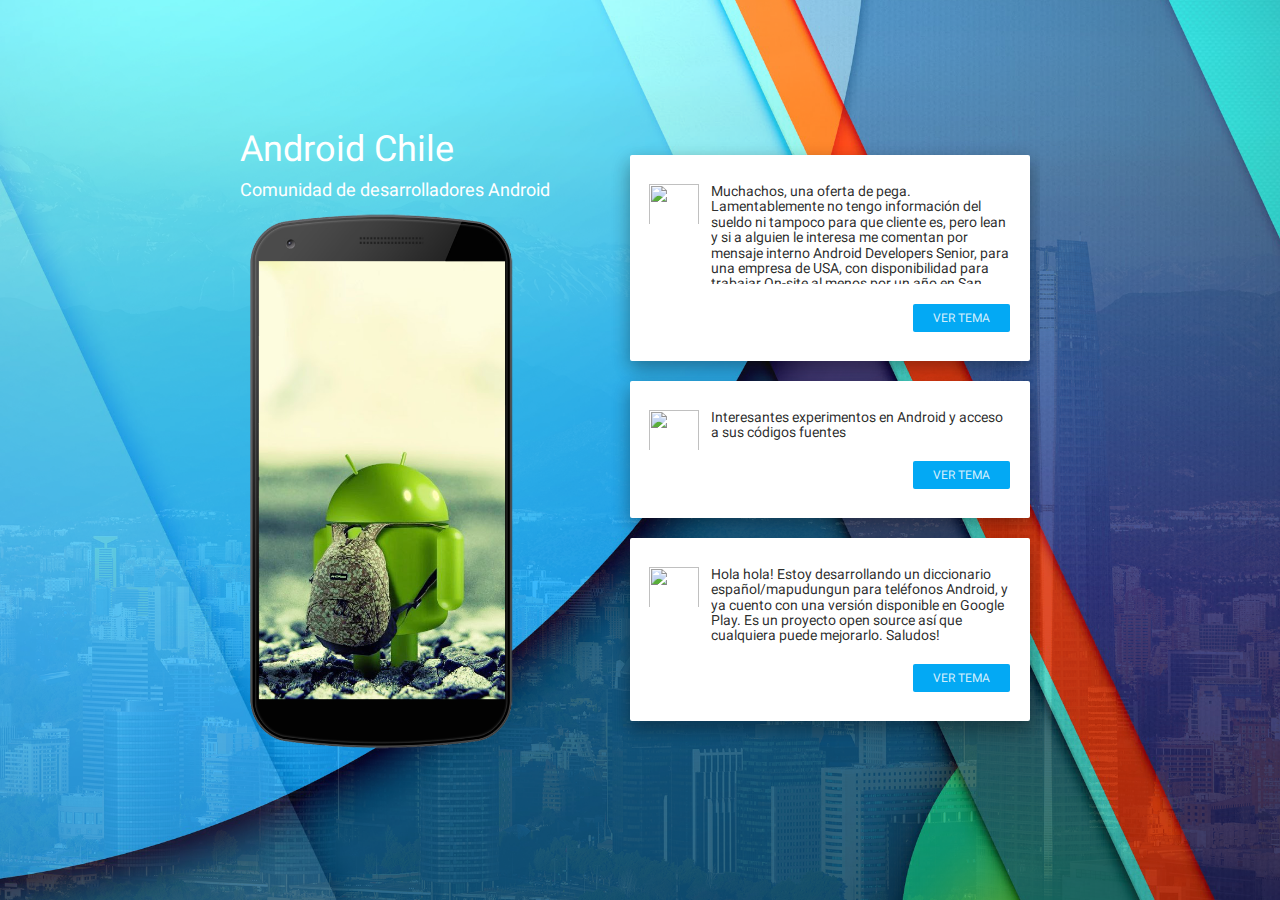
==== commit 2389723b: "add Facebook idk" ====
--- a/web/home.html
+++ b/web/home.html
@@ -1,6 +1,7 @@
 <html>
     <head>
         <title>Android Chile</title>
+        <meta charset="UTF-8">
         <link href="css/bootstrap.min.css" rel="stylesheet">
         <!-- Include roboto.css to use the Roboto web font, material.css to include the theme and ripples.css to style the ripple effect -->
         <link href="css/roboto.min.css" rel="stylesheet">
@@ -10,53 +11,77 @@
     </head>
     <body>
 
-        <!--div class="card center jumbotron" >
-            <h1>Jumbotron</h1>
-            <p>This is a simple hero unit, a simple jumbotron-style component for calling extra attention to featured content or information.</p>
-            <p><a class="btn btn-primary btn-lg">Learn more</a></p>
-        </div-->
+    <div class="center-container">
+      <div class="welcome">
+        <h1>Android Chile</h1>
+        <h4>Comunidad de desarrolladores Android</h4>
+        <img class="nexus6" src="img/nexus6.png" />
+      </div>
+      <div class="right-container">
+      <div class="card center jumbotron" >
+        <img class="profile" src="http://graph.facebook.com/10203103533402233/picture?type=square" />
+        <h5>Muchachos, una oferta de pega. Lamentablemente no tengo información del sueldo ni tampoco para que cliente es, pero lean y si a alguien le interesa me comentan por mensaje interno
+Android Developers Senior, para una empresa de USA, con disponibilidad para trabajar On-site al menos por un año en San Mateo, California.
+Required Skills / Experience:
+5+ years experience coding on Android
+Strong Java experience
+Knowledge of Android UI frameworks
+English Advanced Level
+saludos</h5>
+        <a href="https://www.facebook.com/groups/187694778228655/" class="btn btn-info btn-sm button-go">Ver tema</a>
+      </div>
+      <div class="card center jumbotron" >
+        <img class="profile" src="http://graph.facebook.com/1131609038/picture?type=square" />
+        <h5>Interesantes experimentos en Android y acceso a sus códigos fuentes</h5>
+        <a href="https://www.facebook.com/groups/187694778228655/" class="btn btn-info btn-sm button-go">Ver tema</a>
+      </div>
+      <div class="card center jumbotron" >
+        <img class="profile" src="http://graph.facebook.com/1131609038/picture?type=square" />
+        <h5>Hola hola! Estoy desarrollando un diccionario español/mapudungun para teléfonos Android, y ya cuento con una versión disponible en Google Play. Es un proyecto open source así que cualquiera puede mejorarlo. Saludos!</h5>
+        <a href="https://www.facebook.com/groups/187694778228655/" class="btn btn-info btn-sm button-go">Ver tema</a>
+      </div>
+      </div>
+    </div>
 
-        <!-- Your site ends -->
+        <!-- Your site ends --> 
 
         <script src="http://code.jquery.com/jquery-1.10.2.min.js"></script>
-        <script src="http://maxcdn.bootstrapcdn.com/bootstrap/3.3.2/js/bootstrap.min.js"></script>
-
         <script src="js/ripples.min.js"></script>
         <script src="js/material.min.js"></script>
+        <script>
+          (function(d, s, id){
+             var js, fjs = d.getElementsByTagName(s)[0];
+             if (d.getElementById(id)) {return;}
+             js = d.createElement(s); js.id = id;
+             //js.src = "http://connect.facebook.net/en_US/sdk/debug.js";
+             js.src = "http://connect.facebook.net/es_LA/sdk.js";
+             fjs.parentNode.insertBefore(js, fjs);
+           }(document, 'script', 'facebook-jssdk'));
+        </script>
         <script>
             $(document).ready(function() {
                 // This command is used to initialize some elements and make them work properly
                 $.material.init();
 
-                /* make the API call */
-                FB.api(
-                    "/187694778228655/feed",
+                window.fbAsyncInit = function() {
+                  FB.init({
+                    appId      : '843773952388352',
+                    xfbml      : true,
+                    version    : 'v2.5'
+                  });
+
+                  FB.api(
+                    "/187694778228655/feed?fields=from,message",
                     function (response) {
                       if (response && !response.error) {
-                        /* handle the result */
+                        for (i = 0; i < response.data.length; i++) {
+                          console.log(i);
+                        }
                       }
                     }
-                );
+                  );
+                };
             });
         </script>
-
     </body>
-    <script>
-      window.fbAsyncInit = function() {
-        FB.init({
-          appId      : '843773952388352',
-          xfbml      : true,
-          version    : 'v2.5'
-        });
-      };
-
-      (function(d, s, id){
-         var js, fjs = d.getElementsByTagName(s)[0];
-         if (d.getElementById(id)) {return;}
-         js = d.createElement(s); js.id = id;
-         js.src = "http://connect.facebook.net/en_US/sdk.js";
-         fjs.parentNode.insertBefore(js, fjs);
-       }(document, 'script', 'facebook-jssdk'));
-    </script>
-
 </html>
--- a/web/css/androidchile.css
+++ b/web/css/androidchile.css
@@ -1,11 +1,71 @@
 html { 
-  background: url(../img/bg.jpg) no-repeat center center fixed; 
+  background: url(../img/bg.png) no-repeat center center fixed; 
   -webkit-background-size: cover;
   -moz-background-size: cover;
   -o-background-size: cover;
   background-size: cover;
 }
 
+.center-container {
+	width: 800px;
+  height: 700px;
+
+  position:absolute; /*it can be fixed too*/
+  left:0; right:0;
+  top:0; bottom:0;
+  margin:auto;
+
+  /*this to solve "the content will not be cut when the window is smaller than the content": */
+  max-width:100%;
+  max-height:100%;
+  overflow:auto;
+
+  padding-top: 10px;
+  padding-right: 10px;
+}
+
+.right-container {
+	height: 600px;
+  position: relative;
+  top: 50%;
+  transform: translateY(-50%);
+}
+
+h1 {
+	color: white;
+}
+
+h4 {
+	color: white;
+}
+
+h5 {
+	width: 300px;
+	max-height: 100px;
+	float: right;
+	overflow: hidden;
+}
+
+.welcome {
+	width: 320px;
+	float: left;
+}
+
+.nexus6 {
+	width: 280px;
+}
+
 .card {
-	width: 200px;
+	width: 400px;
+	float: right;
+}
+
+.button-go {
+	float: right;
+}
+
+.profile {
+	width: 50px;
+	float: left;
+  padding-top: 10px;
 }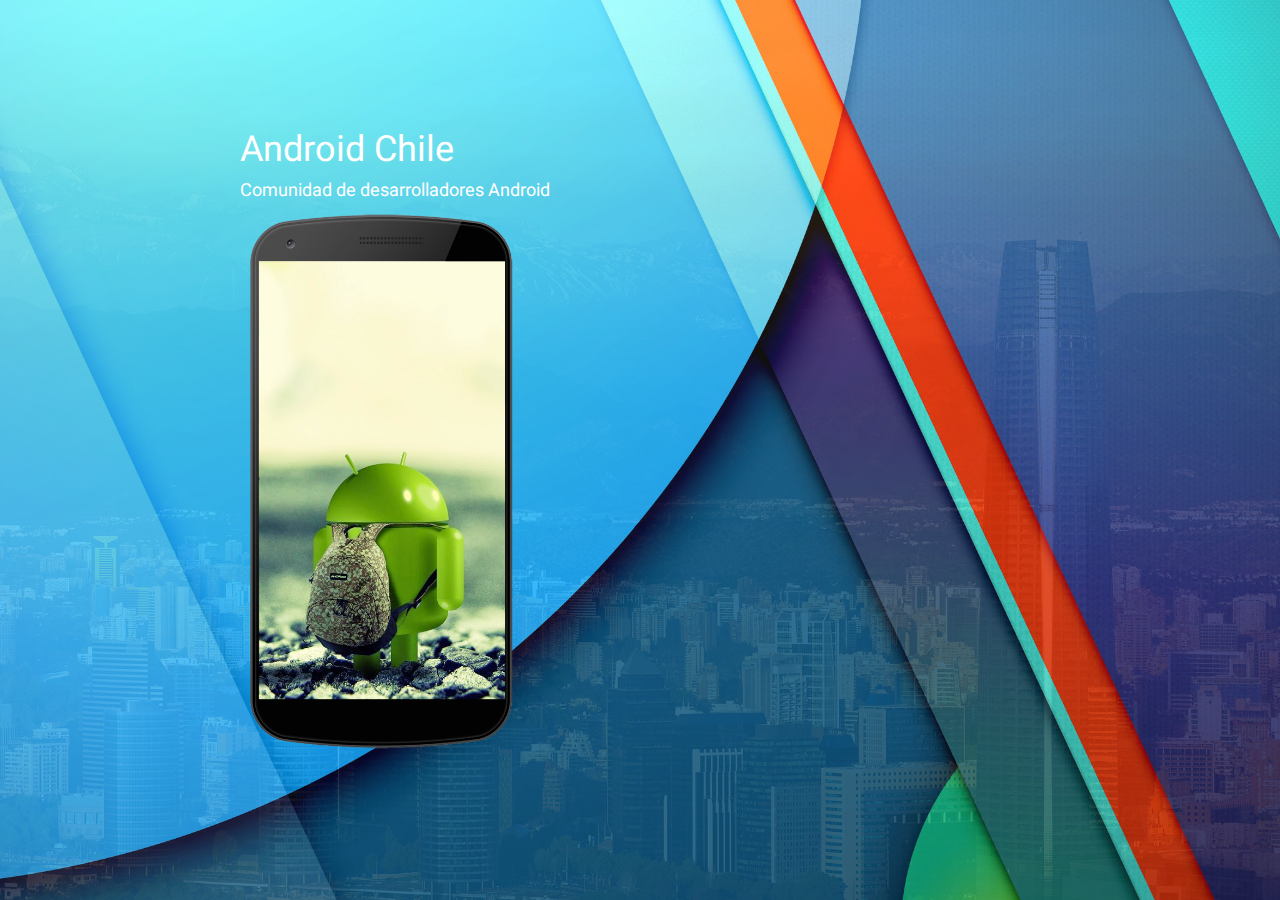
==== commit 8137a2c3: "add google analytics" ====
--- a/web/home.html
+++ b/web/home.html
@@ -18,70 +18,47 @@
         <img class="nexus6" src="img/nexus6.png" />
       </div>
       <div class="right-container">
-      <div class="card center jumbotron" >
-        <img class="profile" src="http://graph.facebook.com/10203103533402233/picture?type=square" />
-        <h5>Muchachos, una oferta de pega. Lamentablemente no tengo información del sueldo ni tampoco para que cliente es, pero lean y si a alguien le interesa me comentan por mensaje interno
-Android Developers Senior, para una empresa de USA, con disponibilidad para trabajar On-site al menos por un año en San Mateo, California.
-Required Skills / Experience:
-5+ years experience coding on Android
-Strong Java experience
-Knowledge of Android UI frameworks
-English Advanced Level
-saludos</h5>
-        <a href="https://www.facebook.com/groups/187694778228655/" class="btn btn-info btn-sm button-go">Ver tema</a>
-      </div>
-      <div class="card center jumbotron" >
-        <img class="profile" src="http://graph.facebook.com/1131609038/picture?type=square" />
-        <h5>Interesantes experimentos en Android y acceso a sus códigos fuentes</h5>
-        <a href="https://www.facebook.com/groups/187694778228655/" class="btn btn-info btn-sm button-go">Ver tema</a>
-      </div>
-      <div class="card center jumbotron" >
-        <img class="profile" src="http://graph.facebook.com/1131609038/picture?type=square" />
-        <h5>Hola hola! Estoy desarrollando un diccionario español/mapudungun para teléfonos Android, y ya cuento con una versión disponible en Google Play. Es un proyecto open source así que cualquiera puede mejorarlo. Saludos!</h5>
-        <a href="https://www.facebook.com/groups/187694778228655/" class="btn btn-info btn-sm button-go">Ver tema</a>
-      </div>
+        <div id="template" class="card center jumbotron" >
+          <a class="click-profile" href=""><img class="profile" alt="" src="http://graph.facebook.com/10203103533402233/picture?type=square" /></a>
+          <h5></h5>
+          <a href="https://www.facebook.com/groups/187694778228655/" class="btn btn-info btn-sm button-go">Ver tema</a>
+        </div>
       </div>
     </div>
-
-        <!-- Your site ends --> 
-
         <script src="http://code.jquery.com/jquery-1.10.2.min.js"></script>
         <script src="js/ripples.min.js"></script>
         <script src="js/material.min.js"></script>
         <script>
-          (function(d, s, id){
-             var js, fjs = d.getElementsByTagName(s)[0];
-             if (d.getElementById(id)) {return;}
-             js = d.createElement(s); js.id = id;
-             //js.src = "http://connect.facebook.net/en_US/sdk/debug.js";
-             js.src = "http://connect.facebook.net/es_LA/sdk.js";
-             fjs.parentNode.insertBefore(js, fjs);
-           }(document, 'script', 'facebook-jssdk'));
+          $(document).ready(function() {
+            // This command is used to initialize some elements and make them work properly
+            $.material.init();
+            $.getScript('http://connect.facebook.net/es_LA/sdk.js', function(){
+              FB.init({appId: '843773952388352', version: 'v2.5'});
+              FB.api("/187694778228655/feed?fields=from,message&limit=3&access_token=843773952388352|ztT6WSdMlVCLG_BlaebaxHQO0DQ", 
+                function (response) {
+                if (response && !response.error) {
+                          for (i = 0; i < response.data.length; i++) {
+                            var tmp = $('#template').clone().attr('id', i).show();
+                            $(tmp).find('.profile').attr('src', 'http://graph.facebook.com/'+response.data[i].from.id+'/picture?type=square');
+                            $(tmp).find('.click-profile').attr('href', 'https://www.facebook.com/'+response.data[i].from.id);
+                            $(tmp).find('h5').html(response.data[i].message);
+                            $('#template').after(tmp);
+                          }
+                        }
+                }
+              );
+            });
+          });
         </script>
         <script>
-            $(document).ready(function() {
-                // This command is used to initialize some elements and make them work properly
-                $.material.init();
+          (function(i,s,o,g,r,a,m){i['GoogleAnalyticsObject']=r;i[r]=i[r]||function(){
+          (i[r].q=i[r].q||[]).push(arguments)},i[r].l=1*new Date();a=s.createElement(o),
+          m=s.getElementsByTagName(o)[0];a.async=1;a.src=g;m.parentNode.insertBefore(a,m)
+          })(window,document,'script','//www.google-analytics.com/analytics.js','ga');
 
-                window.fbAsyncInit = function() {
-                  FB.init({
-                    appId      : '843773952388352',
-                    xfbml      : true,
-                    version    : 'v2.5'
-                  });
+          ga('create', 'UA-69348626-1', 'auto');
+          ga('send', 'pageview');
 
-                  FB.api(
-                    "/187694778228655/feed?fields=from,message",
-                    function (response) {
-                      if (response && !response.error) {
-                        for (i = 0; i < response.data.length; i++) {
-                          console.log(i);
-                        }
-                      }
-                    }
-                  );
-                };
-            });
         </script>
     </body>
 </html>
--- a/web/css/androidchile.css
+++ b/web/css/androidchile.css
@@ -41,9 +41,13 @@
 
 h5 {
 	width: 300px;
-	max-height: 100px;
+	max-height: 105px;
 	float: right;
 	overflow: hidden;
+}
+
+#template {
+	display: none;
 }
 
 .welcome {
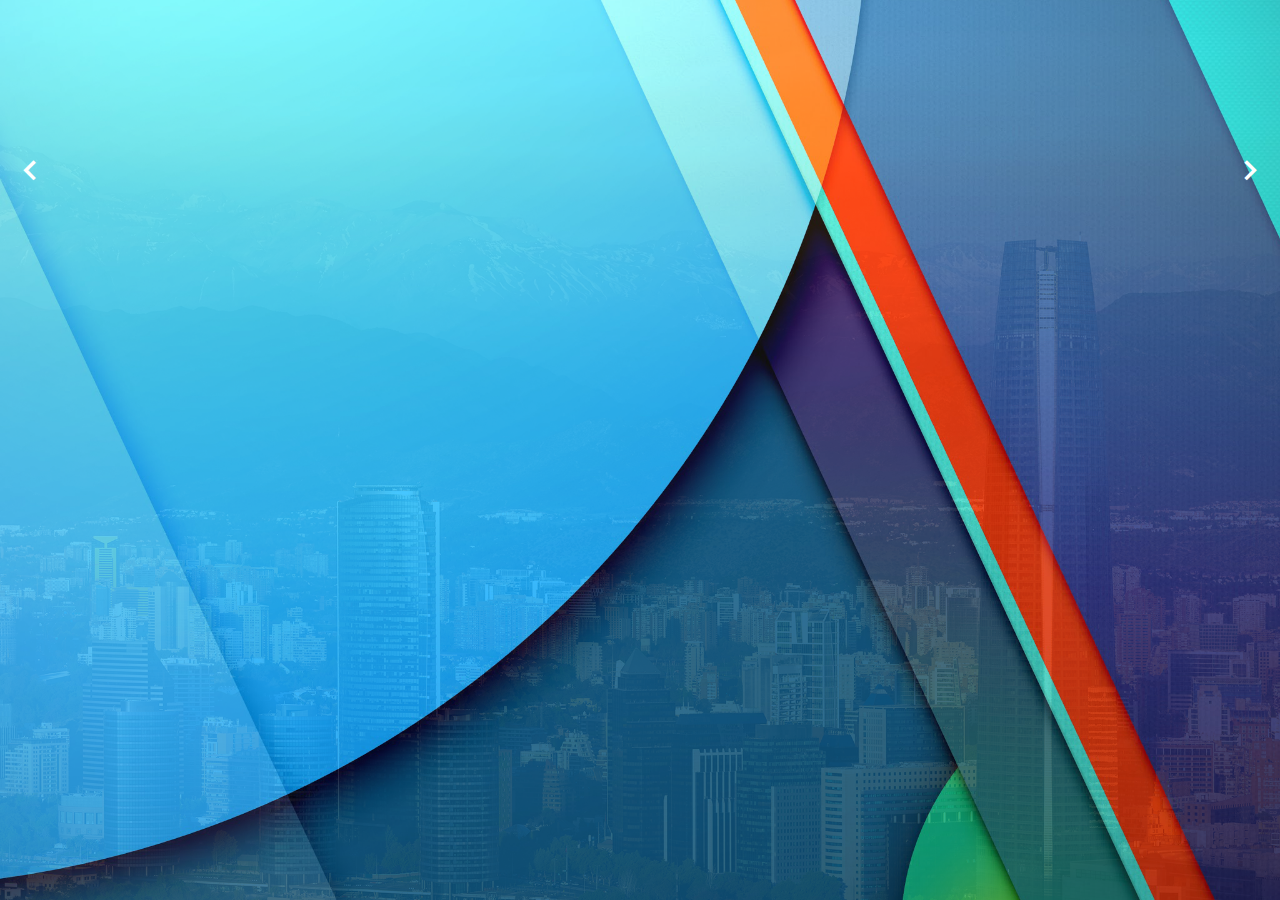
==== commit 7c1ecd68: "new format" ====
--- a/web/home.html
+++ b/web/home.html
@@ -1,49 +1,101 @@
 <html>
-    <head>
-        <title>Android Chile</title>
-        <meta charset="UTF-8">
-        <link href="css/bootstrap.min.css" rel="stylesheet">
-        <!-- Include roboto.css to use the Roboto web font, material.css to include the theme and ripples.css to style the ripple effect -->
-        <link href="css/roboto.min.css" rel="stylesheet">
-        <link href="css/material.min.css" rel="stylesheet">
-        <link href="css/ripples.min.css" rel="stylesheet">
-        <link href="css/androidchile.css" rel="stylesheet">
-    </head>
-    <body>
-
-    <div class="center-container">
+  <head>
+    <title>Android Chile</title>
+    <meta charset="UTF-8">
+    <link href="css/bootstrap.min.css" rel="stylesheet">
+    <link href="css/roboto.min.css" rel="stylesheet">
+    <link href="css/material.min.css" rel="stylesheet">
+    <link href="css/ripples.min.css" rel="stylesheet">
+    <link href="css/owl.carousel.css" rel="stylesheet">
+    <link href="css/androidchile.css" rel="stylesheet">
+  </head>
+  <body>
+    <!--div class="welcome">
+      <h1>Android Chile</h1>
+      <h4>Comunidad de desarrolladores Android</h4>
+    </div-->
+    <div class="facebook-container">
+      <div id="owl" class="left-container owl-carousel">
+        <!--div id="template" class="template">
+        <div class="card jumbotron" >
+          <a class="click-profile" href="">
+            <img class="profile" alt="" src="http://graph.facebook.com/10203103533402233/picture?type=square" />
+          </a>
+          <div class="profile-name">Nombre</div>
+          <h5></h5>
+          <img class="img-description" />
+          <a href="https://www.facebook.com/groups/187694778228655/" class="btn btn-info btn-sm button-go">Ver tema</a>
+        </div>
+        </div-->
+        <div id="template" class="template">
+        <div class="card jumbotron" >
+          <a class="click-profile" href="">
+            <img class="profile" alt="" src="http://graph.facebook.com/10203103533402233/picture?type=square" />
+          </a>
+          <blockquote>
+            <p style="font-size: 15px;"></p>
+            <cite><div class="profile-name"></div></cite>
+          </blockquote>
+          <a class="a-description"><img class="img-description" /></a>
+          <a href="https://www.facebook.com/groups/187694778228655/" class="btn btn-info btn-sm button-go">Ver tema</a>
+        </div>
+        </div>
+      </div>
+      <div class="nav-container">
+        <div class="button-left"><i class="mdi-navigation-chevron-left"></i></div>
+        <div class="button-right"><i class="mdi-navigation-chevron-right"></i></div>
+      </div>
+    </div>
+    <!--div class="center-container">
       <div class="welcome">
         <h1>Android Chile</h1>
         <h4>Comunidad de desarrolladores Android</h4>
         <img class="nexus6" src="img/nexus6.png" />
       </div>
       <div class="right-container">
-        <div id="template" class="card center jumbotron" >
-          <a class="click-profile" href=""><img class="profile" alt="" src="http://graph.facebook.com/10203103533402233/picture?type=square" /></a>
-          <h5></h5>
-          <a href="https://www.facebook.com/groups/187694778228655/" class="btn btn-info btn-sm button-go">Ver tema</a>
-        </div>
+        
       </div>
-    </div>
+    </div-->
         <script src="http://code.jquery.com/jquery-1.10.2.min.js"></script>
         <script src="js/ripples.min.js"></script>
         <script src="js/material.min.js"></script>
+        <script src="js/owl.carousel.min.js"></script>
         <script>
           $(document).ready(function() {
-            // This command is used to initialize some elements and make them work properly
+
             $.material.init();
+
             $.getScript('http://connect.facebook.net/es_LA/sdk.js', function(){
               FB.init({appId: '843773952388352', version: 'v2.5'});
-              FB.api("/187694778228655/feed?fields=from,message&limit=3&access_token=843773952388352|ztT6WSdMlVCLG_BlaebaxHQO0DQ", 
+              FB.api("/187694778228655/feed?fields=from,message,picture,link&limit=20&access_token=843773952388352|ztT6WSdMlVCLG_BlaebaxHQO0DQ", 
                 function (response) {
                 if (response && !response.error) {
                           for (i = 0; i < response.data.length; i++) {
                             var tmp = $('#template').clone().attr('id', i).show();
                             $(tmp).find('.profile').attr('src', 'http://graph.facebook.com/'+response.data[i].from.id+'/picture?type=square');
+                            $(tmp).find('.profile-name').html(response.data[i].from.name);
                             $(tmp).find('.click-profile').attr('href', 'https://www.facebook.com/'+response.data[i].from.id);
-                            $(tmp).find('h5').html(response.data[i].message);
-                            $('#template').after(tmp);
+                            $(tmp).find('p').html(response.data[i].message);
+
+                            if(response.data[i].picture != null){
+                              $(tmp).find('.img-description').attr('src', response.data[i].picture);
+                            }
+                            if(response.data[i].link != null){
+                              $(tmp).find('.a-description').attr('href', response.data[i].link);
+                            }
+                            $('#template').before(tmp);
                           }
+
+                          var owl = $("#owl");
+            owl.owlCarousel({
+              items : 4
+            });
+            $(".button-left").click(function(){
+    owl.trigger('owl.prev');
+  })
+            $(".button-right").click(function(){
+    owl.trigger('owl.next');
+  })
                         }
                 }
               );
--- a/web/css/material.min.css
+++ b/web/css/material.min.css
@@ -1,2 +1,2 @@
-@font-face{font-family:Material-Design-Icons;src:url(../fonts/Material-Design-Icons.eot?3ocs8m);src:url(../fonts/Material-Design-Icons.eot?#iefix3ocs8m) format('embedded-opentype'),url(../fonts/Material-Design-Icons.woff?3ocs8m) format('woff'),url(../fonts/Material-Design-Icons.ttf?3ocs8m) format('truetype'),url(../fonts/Material-Design-Icons.svg?3ocs8m#Material-Design-Icons) format('svg')}[class^=mdi-],[class*=mdi-]{speak:none;display:inline-block;font:normal normal normal 24px/1 'Material-Design-Icons';text-rendering:auto;-webkit-font-smoothing:antialiased;-moz-osx-font-smoothing:grayscale;-webkit-transform:translate(0,0);-ms-transform:translate(0,0);transform:translate(0,0)}[class^=mdi-]:before,[class*=mdi-]:before{display:inline-block;speak:none;text-decoration:inherit}[class^=mdi-].pull-left,[class*=mdi-].pull-left{margin-right:.3em}[class^=mdi-].pull-right,[class*=mdi-].pull-right{margin-left:.3em}[class^=mdi-].mdi-lg:before,[class*=mdi-].mdi-lg:before,[class^=mdi-].mdi-lg:after,[class*=mdi-].mdi-lg:after{font-size:1.33333333em;line-height:.75em;vertical-align:-15%}[class^=mdi-].mdi-2x:before,[class*=mdi-].mdi-2x:before,[class^=mdi-].mdi-2x:after,[class*=mdi-].mdi-2x:after{font-size:2em}[class^=mdi-].mdi-3x:before,[class*=mdi-].mdi-3x:before,[class^=mdi-].mdi-3x:after,[class*=mdi-].mdi-3x:after{font-size:3em}[class^=mdi-].mdi-4x:before,[class*=mdi-].mdi-4x:before,[class^=mdi-].mdi-4x:after,[class*=mdi-].mdi-4x:after{font-size:4em}[class^=mdi-].mdi-5x:before,[class*=mdi-].mdi-5x:before,[class^=mdi-].mdi-5x:after,[class*=mdi-].mdi-5x:after{font-size:5em}[class^=mdi-device-signal-cellular-]:after,[class^=mdi-device-battery-]:after,[class^=mdi-device-battery-charging-]:after,[class^=mdi-device-signal-cellular-connected-no-internet-]:after,[class^=mdi-device-signal-wifi-]:after,[class^=mdi-device-signal-wifi-statusbar-not-connected]:after,.mdi-device-network-wifi:after{opacity:.3;position:absolute;left:0;top:0;z-index:1;display:inline-block;speak:none;text-decoration:inherit}[class^=mdi-device-signal-cellular-]:after{content:"\e758"}[class^=mdi-device-battery-]:after{content:"\e735"}[class^=mdi-device-battery-charging-]:after{content:"\e733"}[class^=mdi-device-signal-cellular-connected-no-internet-]:after{content:"\e75d"}[class^=mdi-device-signal-wifi-]:after,.mdi-device-network-wifi:after{content:"\e765"}[class^=mdi-device-signal-wifi-statusbasr-not-connected]:after{content:"\e8f7"}.mdi-device-signal-cellular-off:after,.mdi-device-signal-cellular-null:after,.mdi-device-signal-cellular-no-sim:after,.mdi-device-signal-wifi-off:after,.mdi-device-signal-wifi-4-bar:after,.mdi-device-signal-cellular-4-bar:after,.mdi-device-battery-alert:after,.mdi-device-signal-cellular-connected-no-internet-4-bar:after,.mdi-device-battery-std:after,.mdi-device-battery-full .mdi-device-battery-unknown:after{content:""}.mdi-fw{width:1.28571429em;text-align:center}.mdi-ul{padding-left:0;margin-left:2.14285714em;list-style-type:none}.mdi-ul>li{position:relative}.mdi-li{position:absolute;left:-2.14285714em;width:2.14285714em;top:.14285714em;text-align:center}.mdi-li.mdi-lg{left:-1.85714286em}.mdi-border{padding:.2em .25em .15em;border:solid .08em #eee;border-radius:.1em}.mdi-spin{-webkit-animation:mdi-spin 2s infinite linear;animation:mdi-spin 2s infinite linear;-webkit-transform-origin:50% 50%;-ms-transform-origin:50% 50%;transform-origin:50% 50%}.mdi-pulse{-webkit-animation:mdi-spin 1s steps(8) infinite;animation:mdi-spin 1s steps(8) infinite;-webkit-transform-origin:50% 50%;-ms-transform-origin:50% 50%;transform-origin:50% 50%}@-webkit-keyframes mdi-spin{0%{-webkit-transform:rotate(0deg);transform:rotate(0deg)}100%{-webkit-transform:rotate(359deg);transform:rotate(359deg)}}@keyframes mdi-spin{0%{-webkit-transform:rotate(0deg);transform:rotate(0deg)}100%{-webkit-transform:rotate(359deg);transform:rotate(359deg)}}.mdi-rotate-90{filter:progid:DXImageTransform.Microsoft.BasicImage(rotation=1);-webkit-transform:rotate(90deg);-ms-transform:rotate(90deg);transform:rotate(90deg)}.mdi-rotate-180{filter:progid:DXImageTransform.Microsoft.BasicImage(rotation=2);-webkit-transform:rotate(180deg);-ms-transform:rotate(180deg);transform:rotate(180deg)}.mdi-rotate-270{filter:progid:DXImageTransform.Microsoft.BasicImage(rotation=3);-webkit-transform:rotate(270deg);-ms-transform:rotate(270deg);transform:rotate(270deg)}.mdi-flip-horizontal{filter:progid:DXImageTransform.Microsoft.BasicImage(rotation=0,mirror=1);-webkit-transform:scale(-1,1);-ms-transform:scale(-1,1);transform:scale(-1,1)}.mdi-flip-vertical{filter:progid:DXImageTransform.Microsoft.BasicImage(rotation=2,mirror=1);-webkit-transform:scale(1,-1);-ms-transform:scale(1,-1);transform:scale(1,-1)}:root .mdi-rotate-90,:root .mdi-rotate-180,:root .mdi-rotate-270,:root .mdi-flip-horizontal,:root .mdi-flip-vertical{-webkit-filter:none;filter:none}.mdi-stack{position:relative;display:inline-block;width:2em;height:2em;line-height:2em;vertical-align:middle}.mdi-stack-1x,.mdi-stack-2x{position:absolute;left:0;width:100%;text-align:center}.mdi-stack-1x{line-height:inherit}.mdi-stack-2x{font-size:2em}.mdi-inverse{color:#fff}.mdi-action-3d-rotation:before{content:"\e600"}.mdi-action-accessibility:before{content:"\e601"}.mdi-action-account-balance-wallet:before{content:"\e602"}.mdi-action-account-balance:before{content:"\e603"}.mdi-action-account-box:before{content:"\e604"}.mdi-action-account-child:before{content:"\e605"}.mdi-action-account-circle:before{content:"\e606"}.mdi-action-add-shopping-cart:before{content:"\e607"}.mdi-action-alarm-add:before{content:"\e608"}.mdi-action-alarm-off:before{content:"\e609"}.mdi-action-alarm-on:before{content:"\e60a"}.mdi-action-alarm:before{content:"\e60b"}.mdi-action-android:before{content:"\e60c"}.mdi-action-announcement:before{content:"\e60d"}.mdi-action-aspect-ratio:before{content:"\e60e"}.mdi-action-assessment:before{content:"\e60f"}.mdi-action-assignment-ind:before{content:"\e610"}.mdi-action-assignment-late:before{content:"\e611"}.mdi-action-assignment-return:before{content:"\e612"}.mdi-action-assignment-returned:before{content:"\e613"}.mdi-action-assignment-turned-in:before{content:"\e614"}.mdi-action-assignment:before{content:"\e615"}.mdi-action-autorenew:before{content:"\e616"}.mdi-action-backup:before{content:"\e617"}.mdi-action-book:before{content:"\e618"}.mdi-action-bookmark-outline:before{content:"\e619"}.mdi-action-bookmark:before{content:"\e61a"}.mdi-action-bug-report:before{content:"\e61b"}.mdi-action-cached:before{content:"\e61c"}.mdi-action-check-circle:before{content:"\e61d"}.mdi-action-class:before{content:"\e61e"}.mdi-action-credit-card:before{content:"\e61f"}.mdi-action-dashboard:before{content:"\e620"}.mdi-action-delete:before{content:"\e621"}.mdi-action-description:before{content:"\e622"}.mdi-action-dns:before{content:"\e623"}.mdi-action-done-all:before{content:"\e624"}.mdi-action-done:before{content:"\e625"}.mdi-action-event:before{content:"\e626"}.mdi-action-exit-to-app:before{content:"\e627"}.mdi-action-explore:before{content:"\e628"}.mdi-action-extension:before{content:"\e629"}.mdi-action-face-unlock:before{content:"\e62a"}.mdi-action-favorite-outline:before{content:"\e62b"}.mdi-action-favorite:before{content:"\e62c"}.mdi-action-find-in-page:before{content:"\e62d"}.mdi-action-find-replace:before{content:"\e62e"}.mdi-action-flip-to-back:before{content:"\e62f"}.mdi-action-flip-to-front:before{content:"\e630"}.mdi-action-get-app:before{content:"\e631"}.mdi-action-grade:before{content:"\e632"}.mdi-action-group-work:before{content:"\e633"}.mdi-action-help:before{content:"\e634"}.mdi-action-highlight-remove:before{content:"\e635"}.mdi-action-history:before{content:"\e636"}.mdi-action-home:before{content:"\e637"}.mdi-action-https:before{content:"\e638"}.mdi-action-info-outline:before{content:"\e639"}.mdi-action-info:before{content:"\e63a"}.mdi-action-input:before{content:"\e63b"}.mdi-action-invert-colors:before{content:"\e63c"}.mdi-action-label-outline:before{content:"\e63d"}.mdi-action-label:before{content:"\e63e"}.mdi-action-language:before{content:"\e63f"}.mdi-action-launch:before{content:"\e640"}.mdi-action-list:before{content:"\e641"}.mdi-action-lock-open:before{content:"\e642"}.mdi-action-lock-outline:before{content:"\e643"}.mdi-action-lock:before{content:"\e644"}.mdi-action-loyalty:before{content:"\e645"}.mdi-action-markunread-mailbox:before{content:"\e646"}.mdi-action-note-add:before{content:"\e647"}.mdi-action-open-in-browser:before{content:"\e648"}.mdi-action-open-in-new:before{content:"\e649"}.mdi-action-open-with:before{content:"\e64a"}.mdi-action-pageview:before{content:"\e64b"}.mdi-action-payment:before{content:"\e64c"}.mdi-action-perm-camera-mic:before{content:"\e64d"}.mdi-action-perm-contact-cal:before{content:"\e64e"}.mdi-action-perm-data-setting:before{content:"\e64f"}.mdi-action-perm-device-info:before{content:"\e650"}.mdi-action-perm-identity:before{content:"\e651"}.mdi-action-perm-media:before{content:"\e652"}.mdi-action-perm-phone-msg:before{content:"\e653"}.mdi-action-perm-scan-wifi:before{content:"\e654"}.mdi-action-picture-in-picture:before{content:"\e655"}.mdi-action-polymer:before{content:"\e656"}.mdi-action-print:before{content:"\e657"}.mdi-action-query-builder:before{content:"\e658"}.mdi-action-question-answer:before{content:"\e659"}.mdi-action-receipt:before{content:"\e65a"}.mdi-action-redeem:before{content:"\e65b"}.mdi-action-reorder:before{content:"\e65c"}.mdi-action-report-problem:before{content:"\e65d"}.mdi-action-restore:before{content:"\e65e"}.mdi-action-room:before{content:"\e65f"}.mdi-action-schedule:before{content:"\e660"}.mdi-action-search:before{content:"\e661"}.mdi-action-settings-applications:before{content:"\e662"}.mdi-action-settings-backup-restore:before{content:"\e663"}.mdi-action-settings-bluetooth:before{content:"\e664"}.mdi-action-settings-cell:before{content:"\e665"}.mdi-action-settings-display:before{content:"\e666"}.mdi-action-settings-ethernet:before{content:"\e667"}.mdi-action-settings-input-antenna:before{content:"\e668"}.mdi-action-settings-input-component:before{content:"\e669"}.mdi-action-settings-input-composite:before{content:"\e66a"}.mdi-action-settings-input-hdmi:before{content:"\e66b"}.mdi-action-settings-input-svideo:before{content:"\e66c"}.mdi-action-settings-overscan:before{content:"\e66d"}.mdi-action-settings-phone:before{content:"\e66e"}.mdi-action-settings-power:before{content:"\e66f"}.mdi-action-settings-remote:before{content:"\e670"}.mdi-action-settings-voice:before{content:"\e671"}.mdi-action-settings:before{content:"\e672"}.mdi-action-shop-two:before{content:"\e673"}.mdi-action-shop:before{content:"\e674"}.mdi-action-shopping-basket:before{content:"\e675"}.mdi-action-shopping-cart:before{content:"\e676"}.mdi-action-speaker-notes:before{content:"\e677"}.mdi-action-spellcheck:before{content:"\e678"}.mdi-action-star-rate:before{content:"\e679"}.mdi-action-stars:before{content:"\e67a"}.mdi-action-store:before{content:"\e67b"}.mdi-action-subject:before{content:"\e67c"}.mdi-action-supervisor-account:before{content:"\e67d"}.mdi-action-swap-horiz:before{content:"\e67e"}.mdi-action-swap-vert-circle:before{content:"\e67f"}.mdi-action-swap-vert:before{content:"\e680"}.mdi-action-system-update-tv:before{content:"\e681"}.mdi-action-tab-unselected:before{content:"\e682"}.mdi-action-tab:before{content:"\e683"}.mdi-action-theaters:before{content:"\e684"}.mdi-action-thumb-down:before{content:"\e685"}.mdi-action-thumb-up:before{content:"\e686"}.mdi-action-thumbs-up-down:before{content:"\e687"}.mdi-action-toc:before{content:"\e688"}.mdi-action-today:before{content:"\e689"}.mdi-action-track-changes:before{content:"\e68a"}.mdi-action-translate:before{content:"\e68b"}.mdi-action-trending-down:before{content:"\e68c"}.mdi-action-trending-neutral:before{content:"\e68d"}.mdi-action-trending-up:before{content:"\e68e"}.mdi-action-turned-in-not:before{content:"\e68f"}.mdi-action-turned-in:before{content:"\e690"}.mdi-action-verified-user:before{content:"\e691"}.mdi-action-view-agenda:before{content:"\e692"}.mdi-action-view-array:before{content:"\e693"}.mdi-action-view-carousel:before{content:"\e694"}.mdi-action-view-column:before{content:"\e695"}.mdi-action-view-day:before{content:"\e696"}.mdi-action-view-headline:before{content:"\e697"}.mdi-action-view-list:before{content:"\e698"}.mdi-action-view-module:before{content:"\e699"}.mdi-action-view-quilt:before{content:"\e69a"}.mdi-action-view-stream:before{content:"\e69b"}.mdi-action-view-week:before{content:"\e69c"}.mdi-action-visibility-off:before{content:"\e69d"}.mdi-action-visibility:before{content:"\e69e"}.mdi-action-wallet-giftcard:before{content:"\e69f"}.mdi-action-wallet-membership:before{content:"\e6a0"}.mdi-action-wallet-travel:before{content:"\e6a1"}.mdi-action-work:before{content:"\e6a2"}.mdi-alert-error:before{content:"\e6a3"}.mdi-alert-warning:before{content:"\e6a4"}.mdi-av-album:before{content:"\e6a5"}.mdi-av-closed-caption:before{content:"\e6a6"}.mdi-av-equalizer:before{content:"\e6a7"}.mdi-av-explicit:before{content:"\e6a8"}.mdi-av-fast-forward:before{content:"\e6a9"}.mdi-av-fast-rewind:before{content:"\e6aa"}.mdi-av-games:before{content:"\e6ab"}.mdi-av-hearing:before{content:"\e6ac"}.mdi-av-high-quality:before{content:"\e6ad"}.mdi-av-loop:before{content:"\e6ae"}.mdi-av-mic-none:before{content:"\e6af"}.mdi-av-mic-off:before{content:"\e6b0"}.mdi-av-mic:before{content:"\e6b1"}.mdi-av-movie:before{content:"\e6b2"}.mdi-av-my-library-add:before{content:"\e6b3"}.mdi-av-my-library-books:before{content:"\e6b4"}.mdi-av-my-library-music:before{content:"\e6b5"}.mdi-av-new-releases:before{content:"\e6b6"}.mdi-av-not-interested:before{content:"\e6b7"}.mdi-av-pause-circle-fill:before{content:"\e6b8"}.mdi-av-pause-circle-outline:before{content:"\e6b9"}.mdi-av-pause:before{content:"\e6ba"}.mdi-av-play-arrow:before{content:"\e6bb"}.mdi-av-play-circle-fill:before{content:"\e6bc"}.mdi-av-play-circle-outline:before{content:"\e6bd"}.mdi-av-play-shopping-bag:before{content:"\e6be"}.mdi-av-playlist-add:before{content:"\e6bf"}.mdi-av-queue-mus:before{content:"\e6c0"}.mdi-av-queue:before{content:"\e6c1"}.mdi-av-radio:before{content:"\e6c2"}.mdi-av-recent-actors:before{content:"\e6c3"}.mdi-av-repeat-one:before{content:"\e6c4"}.mdi-av-repeat:before{content:"\e6c5"}.mdi-av-replay:before{content:"\e6c6"}.mdi-av-shuffle:before{content:"\e6c7"}.mdi-av-skip-next:before{content:"\e6c8"}.mdi-av-skip-previous:before{content:"\e6c9"}.mdi-av-snooze:before{content:"\e6ca"}.mdi-av-stop:before{content:"\e6cb"}.mdi-av-subtitles:before{content:"\e6cc"}.mdi-av-surround-sound:before{content:"\e6cd"}.mdi-av-timer:before{content:"\e6ce"}.mdi-av-video-collection:before{content:"\e6cf"}.mdi-av-videocam-off:before{content:"\e6d0"}.mdi-av-videocam:before{content:"\e6d1"}.mdi-av-volume-down:before{content:"\e6d2"}.mdi-av-volume-mute:before{content:"\e6d3"}.mdi-av-volume-off:before{content:"\e6d4"}.mdi-av-volume-up:before{content:"\e6d5"}.mdi-av-web:before{content:"\e6d6"}.mdi-communication-business:before{content:"\e6d7"}.mdi-communication-call-end:before{content:"\e6d8"}.mdi-communication-call-made:before{content:"\e6d9"}.mdi-communication-call-merge:before{content:"\e6da"}.mdi-communication-call-missed:before{content:"\e6db"}.mdi-communication-call-received:before{content:"\e6dc"}.mdi-communication-call-split:before{content:"\e6dd"}.mdi-communication-call:before{content:"\e6de"}.mdi-communication-chat:before{content:"\e6df"}.mdi-communication-clear-all:before{content:"\e6e0"}.mdi-communication-comment:before{content:"\e6e1"}.mdi-communication-contacts:before{content:"\e6e2"}.mdi-communication-dialer-sip:before{content:"\e6e3"}.mdi-communication-dialpad:before{content:"\e6e4"}.mdi-communication-dnd-on:before{content:"\e6e5"}.mdi-communication-email:before{content:"\e6e6"}.mdi-communication-forum:before{content:"\e6e7"}.mdi-communication-import-export:before{content:"\e6e8"}.mdi-communication-invert-colors-off:before{content:"\e6e9"}.mdi-communication-invert-colors-on:before{content:"\e6ea"}.mdi-communication-live-help:before{content:"\e6eb"}.mdi-communication-location-off:before{content:"\e6ec"}.mdi-communication-location-on:before{content:"\e6ed"}.mdi-communication-message:before{content:"\e6ee"}.mdi-communication-messenger:before{content:"\e6ef"}.mdi-communication-no-sim:before{content:"\e6f0"}.mdi-communication-phone:before{content:"\e6f1"}.mdi-communication-portable-wifi-off:before{content:"\e6f2"}.mdi-communication-quick-contacts-dialer:before{content:"\e6f3"}.mdi-communication-quick-contacts-mail:before{content:"\e6f4"}.mdi-communication-ring-volume:before{content:"\e6f5"}.mdi-communication-stay-current-landscape:before{content:"\e6f6"}.mdi-communication-stay-current-portrait:before{content:"\e6f7"}.mdi-communication-stay-primary-landscape:before{content:"\e6f8"}.mdi-communication-stay-primary-portrait:before{content:"\e6f9"}.mdi-communication-swap-calls:before{content:"\e6fa"}.mdi-communication-textsms:before{content:"\e6fb"}.mdi-communication-voicemail:before{content:"\e6fc"}.mdi-communication-vpn-key:before{content:"\e6fd"}.mdi-content-add-box:before{content:"\e6fe"}.mdi-content-add-circle-outline:before{content:"\e6ff"}.mdi-content-add-circle:before{content:"\e700"}.mdi-content-add:before{content:"\e701"}.mdi-content-archive:before{content:"\e702"}.mdi-content-backspace:before{content:"\e703"}.mdi-content-block:before{content:"\e704"}.mdi-content-clear:before{content:"\e705"}.mdi-content-content-copy:before{content:"\e706"}.mdi-content-content-cut:before{content:"\e707"}.mdi-content-content-paste:before{content:"\e708"}.mdi-content-create:before{content:"\e709"}.mdi-content-drafts:before{content:"\e70a"}.mdi-content-filter-list:before{content:"\e70b"}.mdi-content-flag:before{content:"\e70c"}.mdi-content-forward:before{content:"\e70d"}.mdi-content-gesture:before{content:"\e70e"}.mdi-content-inbox:before{content:"\e70f"}.mdi-content-link:before{content:"\e710"}.mdi-content-mail:before{content:"\e711"}.mdi-content-markunread:before{content:"\e712"}.mdi-content-redo:before{content:"\e713"}.mdi-content-remove-circle-outline:before{content:"\e714"}.mdi-content-remove-circle:before{content:"\e715"}.mdi-content-remove:before{content:"\e716"}.mdi-content-reply-all:before{content:"\e717"}.mdi-content-reply:before{content:"\e718"}.mdi-content-report:before{content:"\e719"}.mdi-content-save:before{content:"\e71a"}.mdi-content-select-all:before{content:"\e71b"}.mdi-content-send:before{content:"\e71c"}.mdi-content-sort:before{content:"\e71d"}.mdi-content-text-format:before{content:"\e71e"}.mdi-content-undo:before{content:"\e71f"}.mdi-editor-attach-file:before{content:"\e776"}.mdi-editor-attach-money:before{content:"\e777"}.mdi-editor-border-all:before{content:"\e778"}.mdi-editor-border-bottom:before{content:"\e779"}.mdi-editor-border-clear:before{content:"\e77a"}.mdi-editor-border-color:before{content:"\e77b"}.mdi-editor-border-horizontal:before{content:"\e77c"}.mdi-editor-border-inner:before{content:"\e77d"}.mdi-editor-border-left:before{content:"\e77e"}.mdi-editor-border-outer:before{content:"\e77f"}.mdi-editor-border-right:before{content:"\e780"}.mdi-editor-border-style:before{content:"\e781"}.mdi-editor-border-top:before{content:"\e782"}.mdi-editor-border-vertical:before{content:"\e783"}.mdi-editor-format-align-center:before{content:"\e784"}.mdi-editor-format-align-justify:before{content:"\e785"}.mdi-editor-format-align-left:before{content:"\e786"}.mdi-editor-format-align-right:before{content:"\e787"}.mdi-editor-format-bold:before{content:"\e788"}.mdi-editor-format-clear:before{content:"\e789"}.mdi-editor-format-color-fill:before{content:"\e78a"}.mdi-editor-format-color-reset:before{content:"\e78b"}.mdi-editor-format-color-text:before{content:"\e78c"}.mdi-editor-format-indent-decrease:before{content:"\e78d"}.mdi-editor-format-indent-increase:before{content:"\e78e"}.mdi-editor-format-italic:before{content:"\e78f"}.mdi-editor-format-line-spacing:before{content:"\e790"}.mdi-editor-format-list-bulleted:before{content:"\e791"}.mdi-editor-format-list-numbered:before{content:"\e792"}.mdi-editor-format-paint:before{content:"\e793"}.mdi-editor-format-quote:before{content:"\e794"}.mdi-editor-format-size:before{content:"\e795"}.mdi-editor-format-strikethrough:before{content:"\e796"}.mdi-editor-format-textdirection-l-to-r:before{content:"\e797"}.mdi-editor-format-textdirection-r-to-l:before{content:"\e798"}.mdi-editor-format-underline:before{content:"\e799"}.mdi-editor-functions:before{content:"\e79a"}.mdi-editor-insert-chart:before{content:"\e79b"}.mdi-editor-insert-comment:before{content:"\e79c"}.mdi-editor-insert-drive-file:before{content:"\e79d"}.mdi-editor-insert-emoticon:before{content:"\e79e"}.mdi-editor-insert-invitation:before{content:"\e79f"}.mdi-editor-insert-link:before{content:"\e7a0"}.mdi-editor-insert-photo:before{content:"\e7a1"}.mdi-editor-merge-type:before{content:"\e7a2"}.mdi-editor-mode-comment:before{content:"\e7a3"}.mdi-editor-mode-edit:before{content:"\e7a4"}.mdi-editor-publish:before{content:"\e7a5"}.mdi-editor-vertical-align-bottom:before{content:"\e7a6"}.mdi-editor-vertical-align-center:before{content:"\e7a7"}.mdi-editor-vertical-align-top:before{content:"\e7a8"}.mdi-editor-wrap-text:before{content:"\e7a9"}.mdi-file-attachment:before{content:"\e7aa"}.mdi-file-cloud-circle:before{content:"\e7ab"}.mdi-file-cloud-done:before{content:"\e7ac"}.mdi-file-cloud-download:before{content:"\e7ad"}.mdi-file-cloud-off:before{content:"\e7ae"}.mdi-file-cloud-queue:before{content:"\e7af"}.mdi-file-cloud-upload:before{content:"\e7b0"}.mdi-file-cloud:before{content:"\e7b1"}.mdi-file-file-download:before{content:"\e7b2"}.mdi-file-file-upload:before{content:"\e7b3"}.mdi-file-folder-open:before{content:"\e7b4"}.mdi-file-folder-shared:before{content:"\e7b5"}.mdi-file-folder:before{content:"\e7b6"}.mdi-device-access-alarm:before{content:"\e720"}.mdi-device-access-alarms:before{content:"\e721"}.mdi-device-access-time:before{content:"\e722"}.mdi-device-add-alarm:before{content:"\e723"}.mdi-device-airplanemode-off:before{content:"\e724"}.mdi-device-airplanemode-on:before{content:"\e725"}.mdi-device-battery-20:before{content:"\e726"}.mdi-device-battery-30:before{content:"\e727"}.mdi-device-battery-50:before{content:"\e728"}.mdi-device-battery-60:before{content:"\e729"}.mdi-device-battery-80:before{content:"\e72a"}.mdi-device-battery-90:before{content:"\e72b"}.mdi-device-battery-alert:before{content:"\e72c"}.mdi-device-battery-charging-20:before{content:"\e72d"}.mdi-device-battery-charging-30:before{content:"\e72e"}.mdi-device-battery-charging-50:before{content:"\e72f"}.mdi-device-battery-charging-60:before{content:"\e730"}.mdi-device-battery-charging-80:before{content:"\e731"}.mdi-device-battery-charging-90:before{content:"\e732"}.mdi-device-battery-charging-full:before{content:"\e733"}.mdi-device-battery-full:before{content:"\e734"}.mdi-device-battery-std:before{content:"\e735"}.mdi-device-battery-unknown:before{content:"\e736"}.mdi-device-bluetooth-connected:before{content:"\e737"}.mdi-device-bluetooth-disabled:before{content:"\e738"}.mdi-device-bluetooth-searching:before{content:"\e739"}.mdi-device-bluetooth:before{content:"\e73a"}.mdi-device-brightness-auto:before{content:"\e73b"}.mdi-device-brightness-high:before{content:"\e73c"}.mdi-device-brightness-low:before{content:"\e73d"}.mdi-device-brightness-medium:before{content:"\e73e"}.mdi-device-data-usage:before{content:"\e73f"}.mdi-device-developer-mode:before{content:"\e740"}.mdi-device-devices:before{content:"\e741"}.mdi-device-dvr:before{content:"\e742"}.mdi-device-gps-fixed:before{content:"\e743"}.mdi-device-gps-not-fixed:before{content:"\e744"}.mdi-device-gps-off:before{content:"\e745"}.mdi-device-location-disabled:before{content:"\e746"}.mdi-device-location-searching:before{content:"\e747"}.mdi-device-multitrack-audio:before{content:"\e748"}.mdi-device-network-cell:before{content:"\e749"}.mdi-device-network-wifi:before{content:"\e74a"}.mdi-device-nfc:before{content:"\e74b"}.mdi-device-now-wallpaper:before{content:"\e74c"}.mdi-device-now-widgets:before{content:"\e74d"}.mdi-device-screen-lock-landscape:before{content:"\e74e"}.mdi-device-screen-lock-portrait:before{content:"\e74f"}.mdi-device-screen-lock-rotation:before{content:"\e750"}.mdi-device-screen-rotation:before{content:"\e751"}.mdi-device-sd-storage:before{content:"\e752"}.mdi-device-settings-system-daydream:before{content:"\e753"}.mdi-device-signal-cellular-0-bar:before{content:"\e754"}.mdi-device-signal-cellular-1-bar:before{content:"\e755"}.mdi-device-signal-cellular-2-bar:before{content:"\e756"}.mdi-device-signal-cellular-3-bar:before{content:"\e757"}.mdi-device-signal-cellular-4-bar:before{content:"\e758"}.mdi-signal-wifi-statusbar-connected-no-internet-after:before{content:"\e8f6"}.mdi-device-signal-cellular-connected-no-internet-0-bar:before{content:"\e759"}.mdi-device-signal-cellular-connected-no-internet-1-bar:before{content:"\e75a"}.mdi-device-signal-cellular-connected-no-internet-2-bar:before{content:"\e75b"}.mdi-device-signal-cellular-connected-no-internet-3-bar:before{content:"\e75c"}.mdi-device-signal-cellular-connected-no-internet-4-bar:before{content:"\e75d"}.mdi-device-signal-cellular-no-sim:before{content:"\e75e"}.mdi-device-signal-cellular-null:before{content:"\e75f"}.mdi-device-signal-cellular-off:before{content:"\e760"}.mdi-device-signal-wifi-0-bar:before{content:"\e761"}.mdi-device-signal-wifi-1-bar:before{content:"\e762"}.mdi-device-signal-wifi-2-bar:before{content:"\e763"}.mdi-device-signal-wifi-3-bar:before{content:"\e764"}.mdi-device-signal-wifi-4-bar:before{content:"\e765"}.mdi-device-signal-wifi-off:before{content:"\e766"}.mdi-device-signal-wifi-statusbar-1-bar:before{content:"\e767"}.mdi-device-signal-wifi-statusbar-2-bar:before{content:"\e768"}.mdi-device-signal-wifi-statusbar-3-bar:before{content:"\e769"}.mdi-device-signal-wifi-statusbar-4-bar:before{content:"\e76a"}.mdi-device-signal-wifi-statusbar-connected-no-internet-:before{content:"\e76b"}.mdi-device-signal-wifi-statusbar-connected-no-internet:before{content:"\e76f"}.mdi-device-signal-wifi-statusbar-connected-no-internet-2:before{content:"\e76c"}.mdi-device-signal-wifi-statusbar-connected-no-internet-3:before{content:"\e76d"}.mdi-device-signal-wifi-statusbar-connected-no-internet-4:before{content:"\e76e"}.mdi-signal-wifi-statusbar-not-connected-after:before{content:"\e8f7"}.mdi-device-signal-wifi-statusbar-not-connected:before{content:"\e770"}.mdi-device-signal-wifi-statusbar-null:before{content:"\e771"}.mdi-device-storage:before{content:"\e772"}.mdi-device-usb:before{content:"\e773"}.mdi-device-wifi-lock:before{content:"\e774"}.mdi-device-wifi-tethering:before{content:"\e775"}.mdi-hardware-cast-connected:before{content:"\e7b7"}.mdi-hardware-cast:before{content:"\e7b8"}.mdi-hardware-computer:before{content:"\e7b9"}.mdi-hardware-desktop-mac:before{content:"\e7ba"}.mdi-hardware-desktop-windows:before{content:"\e7bb"}.mdi-hardware-dock:before{content:"\e7bc"}.mdi-hardware-gamepad:before{content:"\e7bd"}.mdi-hardware-headset-mic:before{content:"\e7be"}.mdi-hardware-headset:before{content:"\e7bf"}.mdi-hardware-keyboard-alt:before{content:"\e7c0"}.mdi-hardware-keyboard-arrow-down:before{content:"\e7c1"}.mdi-hardware-keyboard-arrow-left:before{content:"\e7c2"}.mdi-hardware-keyboard-arrow-right:before{content:"\e7c3"}.mdi-hardware-keyboard-arrow-up:before{content:"\e7c4"}.mdi-hardware-keyboard-backspace:before{content:"\e7c5"}.mdi-hardware-keyboard-capslock:before{content:"\e7c6"}.mdi-hardware-keyboard-control:before{content:"\e7c7"}.mdi-hardware-keyboard-hide:before{content:"\e7c8"}.mdi-hardware-keyboard-return:before{content:"\e7c9"}.mdi-hardware-keyboard-tab:before{content:"\e7ca"}.mdi-hardware-keyboard-voice:before{content:"\e7cb"}.mdi-hardware-keyboard:before{content:"\e7cc"}.mdi-hardware-laptop-chromebook:before{content:"\e7cd"}.mdi-hardware-laptop-mac:before{content:"\e7ce"}.mdi-hardware-laptop-windows:before{content:"\e7cf"}.mdi-hardware-laptop:before{content:"\e7d0"}.mdi-hardware-memory:before{content:"\e7d1"}.mdi-hardware-mouse:before{content:"\e7d2"}.mdi-hardware-phone-android:before{content:"\e7d3"}.mdi-hardware-phone-iphone:before{content:"\e7d4"}.mdi-hardware-phonelink-off:before{content:"\e7d5"}.mdi-hardware-phonelink:before{content:"\e7d6"}.mdi-hardware-security:before{content:"\e7d7"}.mdi-hardware-sim-card:before{content:"\e7d8"}.mdi-hardware-smartphone:before{content:"\e7d9"}.mdi-hardware-speaker:before{content:"\e7da"}.mdi-hardware-tablet-android:before{content:"\e7db"}.mdi-hardware-tablet-mac:before{content:"\e7dc"}.mdi-hardware-tablet:before{content:"\e7dd"}.mdi-hardware-tv:before{content:"\e7de"}.mdi-hardware-watch:before{content:"\e7df"}.mdi-image-add-to-photos:before{content:"\e7e0"}.mdi-image-adjust:before{content:"\e7e1"}.mdi-image-assistant-photo:before{content:"\e7e2"}.mdi-image-audiotrack:before{content:"\e7e3"}.mdi-image-blur-circular:before{content:"\e7e4"}.mdi-image-blur-linear:before{content:"\e7e5"}.mdi-image-blur-off:before{content:"\e7e6"}.mdi-image-blur-on:before{content:"\e7e7"}.mdi-image-brightness-1:before{content:"\e7e8"}.mdi-image-brightness-2:before{content:"\e7e9"}.mdi-image-brightness-3:before{content:"\e7ea"}.mdi-image-brightness-4:before{content:"\e7eb"}.mdi-image-brightness-5:before{content:"\e7ec"}.mdi-image-brightness-6:before{content:"\e7ed"}.mdi-image-brightness-7:before{content:"\e7ee"}.mdi-image-brush:before{content:"\e7ef"}.mdi-image-camera-alt:before{content:"\e7f0"}.mdi-image-camera-front:before{content:"\e7f1"}.mdi-image-camera-rear:before{content:"\e7f2"}.mdi-image-camera-roll:before{content:"\e7f3"}.mdi-image-camera:before{content:"\e7f4"}.mdi-image-center-focus-strong:before{content:"\e7f5"}.mdi-image-center-focus-weak:before{content:"\e7f6"}.mdi-image-collections:before{content:"\e7f7"}.mdi-image-color-lens:before{content:"\e7f8"}.mdi-image-colorize:before{content:"\e7f9"}.mdi-image-compare:before{content:"\e7fa"}.mdi-image-control-point-duplicate:before{content:"\e7fb"}.mdi-image-control-point:before{content:"\e7fc"}.mdi-image-crop-3-2:before{content:"\e7fd"}.mdi-image-crop-5-4:before{content:"\e7fe"}.mdi-image-crop-7-5:before{content:"\e7ff"}.mdi-image-crop-16-9:before{content:"\e800"}.mdi-image-crop-din:before{content:"\e801"}.mdi-image-crop-free:before{content:"\e802"}.mdi-image-crop-landscape:before{content:"\e803"}.mdi-image-crop-original:before{content:"\e804"}.mdi-image-crop-portrait:before{content:"\e805"}.mdi-image-crop-square:before{content:"\e806"}.mdi-image-crop:before{content:"\e807"}.mdi-image-dehaze:before{content:"\e808"}.mdi-image-details:before{content:"\e809"}.mdi-image-edit:before{content:"\e80a"}.mdi-image-exposure-minus-1:before{content:"\e80b"}.mdi-image-exposure-minus-2:before{content:"\e80c"}.mdi-image-exposure-plus-1:before{content:"\e80d"}.mdi-image-exposure-plus-2:before{content:"\e80e"}.mdi-image-exposure-zero:before{content:"\e80f"}.mdi-image-exposure:before{content:"\e810"}.mdi-image-filter-1:before{content:"\e811"}.mdi-image-filter-2:before{content:"\e812"}.mdi-image-filter-3:before{content:"\e813"}.mdi-image-filter-4:before{content:"\e814"}.mdi-image-filter-5:before{content:"\e815"}.mdi-image-filter-6:before{content:"\e816"}.mdi-image-filter-7:before{content:"\e817"}.mdi-image-filter-8:before{content:"\e818"}.mdi-image-filter-9-plus:before{content:"\e819"}.mdi-image-filter-9:before{content:"\e81a"}.mdi-image-filter-b-and-w:before{content:"\e81b"}.mdi-image-filter-center-focus:before{content:"\e81c"}.mdi-image-filter-drama:before{content:"\e81d"}.mdi-image-filter-frames:before{content:"\e81e"}.mdi-image-filter-hdr:before{content:"\e81f"}.mdi-image-filter-none:before{content:"\e820"}.mdi-image-filter-tilt-shift:before{content:"\e821"}.mdi-image-filter-vintage:before{content:"\e822"}.mdi-image-filter:before{content:"\e823"}.mdi-image-flare:before{content:"\e824"}.mdi-image-flash-auto:before{content:"\e825"}.mdi-image-flash-off:before{content:"\e826"}.mdi-image-flash-on:before{content:"\e827"}.mdi-image-flip:before{content:"\e828"}.mdi-image-gradient:before{content:"\e829"}.mdi-image-grain:before{content:"\e82a"}.mdi-image-grid-off:before{content:"\e82b"}.mdi-image-grid-on:before{content:"\e82c"}.mdi-image-hdr-off:before{content:"\e82d"}.mdi-image-hdr-on:before{content:"\e82e"}.mdi-image-hdr-strong:before{content:"\e82f"}.mdi-image-hdr-weak:before{content:"\e830"}.mdi-image-healing:before{content:"\e831"}.mdi-image-image-aspect-ratio:before{content:"\e832"}.mdi-image-image:before{content:"\e833"}.mdi-image-iso:before{content:"\e834"}.mdi-image-landscape:before{content:"\e835"}.mdi-image-leak-add:before{content:"\e836"}.mdi-image-leak-remove:before{content:"\e837"}.mdi-image-lens:before{content:"\e838"}.mdi-image-looks-3:before{content:"\e839"}.mdi-image-looks-4:before{content:"\e83a"}.mdi-image-looks-5:before{content:"\e83b"}.mdi-image-looks-6:before{content:"\e83c"}.mdi-image-looks-one:before{content:"\e83d"}.mdi-image-looks-two:before{content:"\e83e"}.mdi-image-looks:before{content:"\e83f"}.mdi-image-loupe:before{content:"\e840"}.mdi-image-movie-creation:before{content:"\e841"}.mdi-image-nature-people:before{content:"\e842"}.mdi-image-nature:before{content:"\e843"}.mdi-image-navigate-before:before{content:"\e844"}.mdi-image-navigate-next:before{content:"\e845"}.mdi-image-palette:before{content:"\e846"}.mdi-image-panorama-fisheye:before{content:"\e847"}.mdi-image-panorama-horizontal:before{content:"\e848"}.mdi-image-panorama-vertical:before{content:"\e849"}.mdi-image-panorama-wide-angle:before{content:"\e84a"}.mdi-image-panorama:before{content:"\e84b"}.mdi-image-photo-album:before{content:"\e84c"}.mdi-image-photo-camera:before{content:"\e84d"}.mdi-image-photo-library:before{content:"\e84e"}.mdi-image-photo:before{content:"\e84f"}.mdi-image-portrait:before{content:"\e850"}.mdi-image-remove-red-eye:before{content:"\e851"}.mdi-image-rotate-left:before{content:"\e852"}.mdi-image-rotate-right:before{content:"\e853"}.mdi-image-slideshow:before{content:"\e854"}.mdi-image-straighten:before{content:"\e855"}.mdi-image-style:before{content:"\e856"}.mdi-image-switch-camera:before{content:"\e857"}.mdi-image-switch-video:before{content:"\e858"}.mdi-image-tag-faces:before{content:"\e859"}.mdi-image-texture:before{content:"\e85a"}.mdi-image-timelapse:before{content:"\e85b"}.mdi-image-timer-3:before{content:"\e85c"}.mdi-image-timer-10:before{content:"\e85d"}.mdi-image-timer-auto:before{content:"\e85e"}.mdi-image-timer-off:before{content:"\e85f"}.mdi-image-timer:before{content:"\e860"}.mdi-image-tonality:before{content:"\e861"}.mdi-image-transform:before{content:"\e862"}.mdi-image-tune:before{content:"\e863"}.mdi-image-wb-auto:before{content:"\e864"}.mdi-image-wb-cloudy:before{content:"\e865"}.mdi-image-wb-incandescent:before{content:"\e866"}.mdi-image-wb-irradescent:before{content:"\e867"}.mdi-image-wb-sunny:before{content:"\e868"}.mdi-maps-beenhere:before{content:"\e869"}.mdi-maps-directions-bike:before{content:"\e86a"}.mdi-maps-directions-bus:before{content:"\e86b"}.mdi-maps-directions-car:before{content:"\e86c"}.mdi-maps-directions-ferry:before{content:"\e86d"}.mdi-maps-directions-subway:before{content:"\e86e"}.mdi-maps-directions-train:before{content:"\e86f"}.mdi-maps-directions-transit:before{content:"\e870"}.mdi-maps-directions-walk:before{content:"\e871"}.mdi-maps-directions:before{content:"\e872"}.mdi-maps-flight:before{content:"\e873"}.mdi-maps-hotel:before{content:"\e874"}.mdi-maps-layers-clear:before{content:"\e875"}.mdi-maps-layers:before{content:"\e876"}.mdi-maps-local-airport:before{content:"\e877"}.mdi-maps-local-atm:before{content:"\e878"}.mdi-maps-local-attraction:before{content:"\e879"}.mdi-maps-local-bar:before{content:"\e87a"}.mdi-maps-local-cafe:before{content:"\e87b"}.mdi-maps-local-car-wash:before{content:"\e87c"}.mdi-maps-local-convenience-store:before{content:"\e87d"}.mdi-maps-local-drink:before{content:"\e87e"}.mdi-maps-local-florist:before{content:"\e87f"}.mdi-maps-local-gas-station:before{content:"\e880"}.mdi-maps-local-grocery-store:before{content:"\e881"}.mdi-maps-local-hospital:before{content:"\e882"}.mdi-maps-local-hotel:before{content:"\e883"}.mdi-maps-local-laundry-service:before{content:"\e884"}.mdi-maps-local-library:before{content:"\e885"}.mdi-maps-local-mall:before{content:"\e886"}.mdi-maps-local-movies:before{content:"\e887"}.mdi-maps-local-offer:before{content:"\e888"}.mdi-maps-local-parking:before{content:"\e889"}.mdi-maps-local-pharmacy:before{content:"\e88a"}.mdi-maps-local-phone:before{content:"\e88b"}.mdi-maps-local-pizza:before{content:"\e88c"}.mdi-maps-local-play:before{content:"\e88d"}.mdi-maps-local-post-office:before{content:"\e88e"}.mdi-maps-local-print-shop:before{content:"\e88f"}.mdi-maps-local-restaurant:before{content:"\e890"}.mdi-maps-local-see:before{content:"\e891"}.mdi-maps-local-shipping:before{content:"\e892"}.mdi-maps-local-taxi:before{content:"\e893"}.mdi-maps-location-history:before{content:"\e894"}.mdi-maps-map:before{content:"\e895"}.mdi-maps-my-location:before{content:"\e896"}.mdi-maps-navigation:before{content:"\e897"}.mdi-maps-pin-drop:before{content:"\e898"}.mdi-maps-place:before{content:"\e899"}.mdi-maps-rate-review:before{content:"\e89a"}.mdi-maps-restaurant-menu:before{content:"\e89b"}.mdi-maps-satellite:before{content:"\e89c"}.mdi-maps-store-mall-directory:before{content:"\e89d"}.mdi-maps-terrain:before{content:"\e89e"}.mdi-maps-traffic:before{content:"\e89f"}.mdi-navigation-apps:before{content:"\e8a0"}.mdi-navigation-arrow-back:before{content:"\e8a1"}.mdi-navigation-arrow-drop-down-circle:before{content:"\e8a2"}.mdi-navigation-arrow-drop-down:before{content:"\e8a3"}.mdi-navigation-arrow-drop-up:before{content:"\e8a4"}.mdi-navigation-arrow-forward:before{content:"\e8a5"}.mdi-navigation-cancel:before{content:"\e8a6"}.mdi-navigation-check:before{content:"\e8a7"}.mdi-navigation-chevron-left:before{content:"\e8a8"}.mdi-navigation-chevron-right:before{content:"\e8a9"}.mdi-navigation-close:before{content:"\e8aa"}.mdi-navigation-expand-less:before{content:"\e8ab"}.mdi-navigation-expand-more:before{content:"\e8ac"}.mdi-navigation-fullscreen-exit:before{content:"\e8ad"}.mdi-navigation-fullscreen:before{content:"\e8ae"}.mdi-navigation-menu:before{content:"\e8af"}.mdi-navigation-more-horiz:before{content:"\e8b0"}.mdi-navigation-more-vert:before{content:"\e8b1"}.mdi-navigation-refresh:before{content:"\e8b2"}.mdi-navigation-unfold-less:before{content:"\e8b3"}.mdi-navigation-unfold-more:before{content:"\e8b4"}.mdi-notification-adb:before{content:"\e8b5"}.mdi-notification-bluetooth-audio:before{content:"\e8b6"}.mdi-notification-disc-full:before{content:"\e8b7"}.mdi-notification-dnd-forwardslash:before{content:"\e8b8"}.mdi-notification-do-not-disturb:before{content:"\e8b9"}.mdi-notification-drive-eta:before{content:"\e8ba"}.mdi-notification-event-available:before{content:"\e8bb"}.mdi-notification-event-busy:before{content:"\e8bc"}.mdi-notification-event-note:before{content:"\e8bd"}.mdi-notification-folder-special:before{content:"\e8be"}.mdi-notification-mms:before{content:"\e8bf"}.mdi-notification-more:before{content:"\e8c0"}.mdi-notification-network-locked:before{content:"\e8c1"}.mdi-notification-phone-bluetooth-speaker:before{content:"\e8c2"}.mdi-notification-phone-forwarded:before{content:"\e8c3"}.mdi-notification-phone-in-talk:before{content:"\e8c4"}.mdi-notification-phone-locked:before{content:"\e8c5"}.mdi-notification-phone-missed:before{content:"\e8c6"}.mdi-notification-phone-paused:before{content:"\e8c7"}.mdi-notification-play-download:before{content:"\e8c8"}.mdi-notification-play-install:before{content:"\e8c9"}.mdi-notification-sd-card:before{content:"\e8ca"}.mdi-notification-sim-card-alert:before{content:"\e8cb"}.mdi-notification-sms-failed:before{content:"\e8cc"}.mdi-notification-sms:before{content:"\e8cd"}.mdi-notification-sync-disabled:before{content:"\e8ce"}.mdi-notification-sync-problem:before{content:"\e8cf"}.mdi-notification-sync:before{content:"\e8d0"}.mdi-notification-system-update:before{content:"\e8d1"}.mdi-notification-tap-and-play:before{content:"\e8d2"}.mdi-notification-time-to-leave:before{content:"\e8d3"}.mdi-notification-vibration:before{content:"\e8d4"}.mdi-notification-voice-chat:before{content:"\e8d5"}.mdi-notification-vpn-lock:before{content:"\e8d6"}.mdi-social-cake:before{content:"\e8d7"}.mdi-social-domain:before{content:"\e8d8"}.mdi-social-group-add:before{content:"\e8d9"}.mdi-social-group:before{content:"\e8da"}.mdi-social-location-city:before{content:"\e8db"}.mdi-social-mood:before{content:"\e8dc"}.mdi-social-notifications-none:before{content:"\e8dd"}.mdi-social-notifications-off:before{content:"\e8de"}.mdi-social-notifications-on:before{content:"\e8df"}.mdi-social-notifications-paused:before{content:"\e8e0"}.mdi-social-notifications:before{content:"\e8e1"}.mdi-social-pages:before{content:"\e8e2"}.mdi-social-party-mode:before{content:"\e8e3"}.mdi-social-people-outline:before{content:"\e8e4"}.mdi-social-people:before{content:"\e8e5"}.mdi-social-person-add:before{content:"\e8e6"}.mdi-social-person-outline:before{content:"\e8e7"}.mdi-social-person:before{content:"\e8e8"}.mdi-social-plus-one:before{content:"\e8e9"}.mdi-social-poll:before{content:"\e8ea"}.mdi-social-publ24px:before{content:"\e8eb"}.mdi-social-school:before{content:"\e8ec"}.mdi-social-share:before{content:"\e8ed"}.mdi-social-whatshot:before{content:"\e8ee"}.mdi-toggle-check-box-outline-blank:before{content:"\e8ef"}.mdi-toggle-check-box:before{content:"\e8f0"}.mdi-toggle-radio-button-off:before{content:"\e8f1"}.mdi-toggle-radio-button-on:before{content:"\e8f2"}.mdi-toggle-star-half:before{content:"\e8f3"}.mdi-toggle-star-outline:before{content:"\e8f4"}.mdi-toggle-star:before{content:"\e8f5"}body.inverse{background:#333}body.inverse,body.inverse .form-control{color:rgba(255,255,255,.84)}body.inverse .modal,body.inverse .panel-default,body.inverse .card,body.inverse .modal .form-control,body.inverse .panel-default .form-control,body.inverse .card .form-control{background-color:initial;color:initial}body,h1,h2,h3,h4,h5,h6,.h1,.h2,.h3,.h4{font-family:RobotoDraft,Roboto,Helvetica Neue,Helvetica,Arial,sans-serif;font-weight:300}h5,h6{font-weight:400}a,a:hover,a:focus{color:#009688}body .well,.container .well,.container-fluid .well,body .well:not([class^="well well-material-"]),.container .well:not([class^="well well-material-"]),.container-fluid .well:not([class^="well well-material-"]),body .well .form-control,.container .well .form-control,.container-fluid .well .form-control,body .well:not([class^="well well-material-"]) .form-control,.container .well:not([class^="well well-material-"]) .form-control,.container-fluid .well:not([class^="well well-material-"]) .form-control{color:rgba(0,0,0,.84)}body .well .floating-label,.container .well .floating-label,.container-fluid .well .floating-label,body .well:not([class^="well well-material-"]) .floating-label,.container .well:not([class^="well well-material-"]) .floating-label,.container-fluid .well:not([class^="well well-material-"]) .floating-label{color:#7e7e7e}body .well .form-control::-webkit-input-placeholder,.container .well .form-control::-webkit-input-placeholder,.container-fluid .well .form-control::-webkit-input-placeholder,body .well:not([class^="well well-material-"]) .form-control::-webkit-input-placeholder,.container .well:not([class^="well well-material-"]) .form-control::-webkit-input-placeholder,.container-fluid .well:not([class^="well well-material-"]) .form-control::-webkit-input-placeholder{color:#7e7e7e}body .well .form-control::-moz-placeholder,.container .well .form-control::-moz-placeholder,.container-fluid .well .form-control::-moz-placeholder,body .well:not([class^="well well-material-"]) .form-control::-moz-placeholder,.container .well:not([class^="well well-material-"]) .form-control::-moz-placeholder,.container-fluid .well:not([class^="well well-material-"]) .form-control::-moz-placeholder{color:#7e7e7e;opacity:1}body .well .form-control:-ms-input-placeholder,.container .well .form-control:-ms-input-placeholder,.container-fluid .well .form-control:-ms-input-placeholder,body .well:not([class^="well well-material-"]) .form-control:-ms-input-placeholder,.container .well:not([class^="well well-material-"]) .form-control:-ms-input-placeholder,.container-fluid .well:not([class^="well well-material-"]) .form-control:-ms-input-placeholder{color:#7e7e7e}body .well .option,.container .well .option,.container-fluid .well .option,body .well:not([class^="well well-material-"]) .option,.container .well:not([class^="well well-material-"]) .option,.container-fluid .well:not([class^="well well-material-"]) .option,body .well .create,.container .well .create,.container-fluid .well .create,body .well:not([class^="well well-material-"]) .create,.container .well:not([class^="well well-material-"]) .create,.container-fluid .well:not([class^="well well-material-"]) .create{color:rgba(0,0,0,.84)}body .well.well-sm,.container .well.well-sm,.container-fluid .well.well-sm{padding:10px}body .well.well-lg,.container .well.well-lg,.container-fluid .well.well-lg{padding:26px}body [class^="well well-material-"],.container [class^="well well-material-"],.container-fluid [class^="well well-material-"],body [class^="well well-material-"] .form-control,.container [class^="well well-material-"] .form-control,.container-fluid [class^="well well-material-"] .form-control,body [class^="well well-material-"] .floating-label,.container [class^="well well-material-"] .floating-label,.container-fluid [class^="well well-material-"] .floating-label{color:rgba(255,255,255,.84)}body [class^="well well-material-"] .form-control,.container [class^="well well-material-"] .form-control,.container-fluid [class^="well well-material-"] .form-control{border-bottom-color:rgba(255,255,255,.84)}body [class^="well well-material-"] .form-control::-webkit-input-placeholder,.container [class^="well well-material-"] .form-control::-webkit-input-placeholder,.container-fluid [class^="well well-material-"] .form-control::-webkit-input-placeholder{color:rgba(255,255,255,.84)}body [class^="well well-material-"] .form-control::-moz-placeholder,.container [class^="well well-material-"] .form-control::-moz-placeholder,.container-fluid [class^="well well-material-"] .form-control::-moz-placeholder{color:rgba(255,255,255,.84);opacity:1}body [class^="well well-material-"] .form-control:-ms-input-placeholder,.container [class^="well well-material-"] .form-control:-ms-input-placeholder,.container-fluid [class^="well well-material-"] .form-control:-ms-input-placeholder{color:rgba(255,255,255,.84)}body [class^="well well-material-"] .option,.container [class^="well well-material-"] .option,.container-fluid [class^="well well-material-"] .option,body [class^="well well-material-"] .create,.container [class^="well well-material-"] .create,.container-fluid [class^="well well-material-"] .create{color:rgba(0,0,0,.84)}body .well,.container .well,.container-fluid .well,body .jumbotron,.container .jumbotron,.container-fluid .jumbotron{background-color:#fff;padding:19px;margin-bottom:20px;box-shadow:0 8px 17px 0 rgba(0,0,0,.2),0 6px 20px 0 rgba(0,0,0,.19);border-radius:2px;border:0}body .well p,.container .well p,.container-fluid .well p,body .jumbotron p,.container .jumbotron p,.container-fluid .jumbotron p{font-weight:300}body .well,.container .well,.container-fluid .well,body .jumbotron,.container .jumbotron,.container-fluid .jumbotron,body .well-default,.container .well-default,.container-fluid .well-default,body .jumbotron-default,.container .jumbotron-default,.container-fluid .jumbotron-default{background-color:#fff}body .well-black,.container .well-black,.container-fluid .well-black,body .jumbotron-black,.container .jumbotron-black,.container-fluid .jumbotron-black{background-color:#000}body .well-white,.container .well-white,.container-fluid .well-white,body .jumbotron-white,.container .jumbotron-white,.container-fluid .jumbotron-white{background-color:#fff}body .well-inverse,.container .well-inverse,.container-fluid .well-inverse,body .jumbotron-inverse,.container .jumbotron-inverse,.container-fluid .jumbotron-inverse{background-color:#3f51b5}body .well-primary,.container .well-primary,.container-fluid .well-primary,body .jumbotron-primary,.container .jumbotron-primary,.container-fluid .jumbotron-primary{background-color:#009688}body .well-success,.container .well-success,.container-fluid .well-success,body .jumbotron-success,.container .jumbotron-success,.container-fluid .jumbotron-success{background-color:#4caf50}body .well-info,.container .well-info,.container-fluid .well-info,body .jumbotron-info,.container .jumbotron-info,.container-fluid .jumbotron-info{background-color:#03a9f4}body .well-warning,.container .well-warning,.container-fluid .well-warning,body .jumbotron-warning,.container .jumbotron-warning,.container-fluid .jumbotron-warning{background-color:#ff5722}body .well-danger,.container .well-danger,.container-fluid .well-danger,body .jumbotron-danger,.container .jumbotron-danger,.container-fluid .jumbotron-danger{background-color:#f44336}body .well-material-red,.container .well-material-red,.container-fluid .well-material-red,body .jumbotron-material-red,.container .jumbotron-material-red,.container-fluid .jumbotron-material-red{background-color:#f44336}body .well-material-pink,.container .well-material-pink,.container-fluid .well-material-pink,body .jumbotron-material-pink,.container .jumbotron-material-pink,.container-fluid .jumbotron-material-pink{background-color:#e91e63}body .well-material-purple,.container .well-material-purple,.container-fluid .well-material-purple,body .jumbotron-material-purple,.container .jumbotron-material-purple,.container-fluid .jumbotron-material-purple{background-color:#9c27b0}body .well-material-deep-purple,.container .well-material-deep-purple,.container-fluid .well-material-deep-purple,body .jumbotron-material-deep-purple,.container .jumbotron-material-deep-purple,.container-fluid .jumbotron-material-deep-purple{background-color:#673ab7}body .well-material-indigo,.container .well-material-indigo,.container-fluid .well-material-indigo,body .jumbotron-material-indigo,.container .jumbotron-material-indigo,.container-fluid .jumbotron-material-indigo{background-color:#3f51b5}body .well-material-blue,.container .well-material-blue,.container-fluid .well-material-blue,body .jumbotron-material-blue,.container .jumbotron-material-blue,.container-fluid .jumbotron-material-blue{background-color:#2196f3}body .well-material-light-blue,.container .well-material-light-blue,.container-fluid .well-material-light-blue,body .jumbotron-material-light-blue,.container .jumbotron-material-light-blue,.container-fluid .jumbotron-material-light-blue{background-color:#03a9f4}body .well-material-cyan,.container .well-material-cyan,.container-fluid .well-material-cyan,body .jumbotron-material-cyan,.container .jumbotron-material-cyan,.container-fluid .jumbotron-material-cyan{background-color:#00bcd4}body .well-material-teal,.container .well-material-teal,.container-fluid .well-material-teal,body .jumbotron-material-teal,.container .jumbotron-material-teal,.container-fluid .jumbotron-material-teal{background-color:#009688}body .well-material-green,.container .well-material-green,.container-fluid .well-material-green,body .jumbotron-material-green,.container .jumbotron-material-green,.container-fluid .jumbotron-material-green{background-color:#4caf50}body .well-material-light-green,.container .well-material-light-green,.container-fluid .well-material-light-green,body .jumbotron-material-light-green,.container .jumbotron-material-light-green,.container-fluid .jumbotron-material-light-green{background-color:#8bc34a}body .well-material-lime,.container .well-material-lime,.container-fluid .well-material-lime,body .jumbotron-material-lime,.container .jumbotron-material-lime,.container-fluid .jumbotron-material-lime{background-color:#cddc39}body .well-material-yellow,.container .well-material-yellow,.container-fluid .well-material-yellow,body .jumbotron-material-yellow,.container .jumbotron-material-yellow,.container-fluid .jumbotron-material-yellow{background-color:#ffeb3b}body .well-material-amber,.container .well-material-amber,.container-fluid .well-material-amber,body .jumbotron-material-amber,.container .jumbotron-material-amber,.container-fluid .jumbotron-material-amber{background-color:#ffc107}body .well-material-orange,.container .well-material-orange,.container-fluid .well-material-orange,body .jumbotron-material-orange,.container .jumbotron-material-orange,.container-fluid .jumbotron-material-orange{background-color:#ff9800}body .well-material-deep-orange,.container .well-material-deep-orange,.container-fluid .well-material-deep-orange,body .jumbotron-material-deep-orange,.container .jumbotron-material-deep-orange,.container-fluid .jumbotron-material-deep-orange{background-color:#ff5722}body .well-material-brown,.container .well-material-brown,.container-fluid .well-material-brown,body .jumbotron-material-brown,.container .jumbotron-material-brown,.container-fluid .jumbotron-material-brown{background-color:#795548}body .well-material-grey,.container .well-material-grey,.container-fluid .well-material-grey,body .jumbotron-material-grey,.container .jumbotron-material-grey,.container-fluid .jumbotron-material-grey{background-color:#9e9e9e}body .well-material-blue-grey,.container .well-material-blue-grey,.container-fluid .well-material-blue-grey,body .jumbotron-material-blue-grey,.container .jumbotron-material-blue-grey,.container-fluid .jumbotron-material-blue-grey{background-color:#607d8b}.btn{position:relative;padding:8px 30px;border:0;margin:10px 1px;cursor:pointer;border-radius:2px;text-transform:uppercase;text-decoration:none;color:rgba(255,255,255,.84);transition:background-color .2s ease,box-shadow .28s cubic-bezier(.4,0,.2,1);outline:none!important}.btn:hover:not(.btn-link):not(.btn-flat):not(.btn-fab){box-shadow:0 1px 6px 0 rgba(0,0,0,.12),0 1px 6px 0 rgba(0,0,0,.12)}.btn:active:not(.btn-link):not(.btn-flat):not(.btn-fab){box-shadow:0 5px 11px 0 rgba(0,0,0,.18),0 4px 15px 0 rgba(0,0,0,.15)}.btn.btn-flat:not(.btn-link),.btn-default.btn-flat:not(.btn-link){color:rgba(0,0,0,.84)}.btn-black.btn-flat:not(.btn-link){color:#000}.btn-white.btn-flat:not(.btn-link){color:#fff}.btn-inverse.btn-flat:not(.btn-link){color:#3f51b5}.btn-primary.btn-flat:not(.btn-link){color:#009688}.btn-success.btn-flat:not(.btn-link){color:#4caf50}.btn-info.btn-flat:not(.btn-link){color:#03a9f4}.btn-warning.btn-flat:not(.btn-link){color:#ff5722}.btn-danger.btn-flat:not(.btn-link){color:#f44336}.btn-material-red.btn-flat:not(.btn-link){color:#f44336}.btn-material-pink.btn-flat:not(.btn-link){color:#e91e63}.btn-material-purple.btn-flat:not(.btn-link){color:#9c27b0}.btn-material-deep-purple.btn-flat:not(.btn-link){color:#673ab7}.btn-material-indigo.btn-flat:not(.btn-link){color:#3f51b5}.btn-material-blue.btn-flat:not(.btn-link){color:#2196f3}.btn-material-light-blue.btn-flat:not(.btn-link){color:#03a9f4}.btn-material-cyan.btn-flat:not(.btn-link){color:#00bcd4}.btn-material-teal.btn-flat:not(.btn-link){color:#009688}.btn-material-green.btn-flat:not(.btn-link){color:#4caf50}.btn-material-light-green.btn-flat:not(.btn-link){color:#8bc34a}.btn-material-lime.btn-flat:not(.btn-link){color:#cddc39}.btn-material-yellow.btn-flat:not(.btn-link){color:#ffeb3b}.btn-material-amber.btn-flat:not(.btn-link){color:#ffc107}.btn-material-orange.btn-flat:not(.btn-link){color:#ff9800}.btn-material-deep-orange.btn-flat:not(.btn-link){color:#ff5722}.btn-material-brown.btn-flat:not(.btn-link){color:#795548}.btn-material-grey.btn-flat:not(.btn-link){color:#9e9e9e}.btn-material-blue-grey.btn-flat:not(.btn-link){color:#607d8b}.btn:not(.btn-link):not(.btn-flat),.btn-default:not(.btn-link):not(.btn-flat){background-color:transparent;color:rgba(255,255,255,.84);color:rgba(0,0,0,.84)}.btn-black:not(.btn-link):not(.btn-flat){background-color:#000;color:rgba(255,255,255,.84)}.btn-white:not(.btn-link):not(.btn-flat){background-color:#fff;color:rgba(0,0,0,.84)}.btn-inverse:not(.btn-link):not(.btn-flat){background-color:#3f51b5;color:rgba(255,255,255,.84)}.btn-primary:not(.btn-link):not(.btn-flat){background-color:#009688;color:rgba(255,255,255,.84)}.btn-success:not(.btn-link):not(.btn-flat){background-color:#4caf50;color:rgba(255,255,255,.84)}.btn-info:not(.btn-link):not(.btn-flat){background-color:#03a9f4;color:rgba(255,255,255,.84)}.btn-warning:not(.btn-link):not(.btn-flat){background-color:#ff5722;color:rgba(255,255,255,.84)}.btn-danger:not(.btn-link):not(.btn-flat){background-color:#f44336;color:rgba(255,255,255,.84)}.btn-material-red:not(.btn-link):not(.btn-flat){background-color:#f44336;color:rgba(255,255,255,.84)}.btn-material-pink:not(.btn-link):not(.btn-flat){background-color:#e91e63;color:rgba(255,255,255,.84)}.btn-material-purple:not(.btn-link):not(.btn-flat){background-color:#9c27b0;color:rgba(255,255,255,.84)}.btn-material-deep-purple:not(.btn-link):not(.btn-flat){background-color:#673ab7;color:rgba(255,255,255,.84)}.btn-material-indigo:not(.btn-link):not(.btn-flat){background-color:#3f51b5;color:rgba(255,255,255,.84)}.btn-material-blue:not(.btn-link):not(.btn-flat){background-color:#2196f3;color:rgba(255,255,255,.84)}.btn-material-light-blue:not(.btn-link):not(.btn-flat){background-color:#03a9f4;color:rgba(255,255,255,.84)}.btn-material-cyan:not(.btn-link):not(.btn-flat){background-color:#00bcd4;color:rgba(0,0,0,.84)}.btn-material-teal:not(.btn-link):not(.btn-flat){background-color:#009688;color:rgba(255,255,255,.84)}.btn-material-green:not(.btn-link):not(.btn-flat){background-color:#4caf50;color:rgba(255,255,255,.84)}.btn-material-light-green:not(.btn-link):not(.btn-flat){background-color:#8bc34a;color:rgba(0,0,0,.84)}.btn-material-lime:not(.btn-link):not(.btn-flat){background-color:#cddc39;color:rgba(0,0,0,.84)}.btn-material-yellow:not(.btn-link):not(.btn-flat){background-color:#ffeb3b;color:rgba(0,0,0,.84)}.btn-material-amber:not(.btn-link):not(.btn-flat){background-color:#ffc107;color:rgba(0,0,0,.84)}.btn-material-orange:not(.btn-link):not(.btn-flat){background-color:#ff9800;color:rgba(0,0,0,.84)}.btn-material-deep-orange:not(.btn-link):not(.btn-flat){background-color:#ff5722;color:rgba(255,255,255,.84)}.btn-material-brown:not(.btn-link):not(.btn-flat){background-color:#795548;color:rgba(255,255,255,.84)}.btn-material-grey:not(.btn-link):not(.btn-flat){background-color:#9e9e9e;color:rgba(255,255,255,.84)}.btn-material-blue-grey:not(.btn-link):not(.btn-flat){background-color:#607d8b;color:rgba(255,255,255,.84)}.btn:hover:not(.btn-link):not(.btn-flat),.btn-default:hover:not(.btn-link):not(.btn-flat){background-color:rgba(10,10,10,0)}.btn-black:hover:not(.btn-link):not(.btn-flat){background-color:#0a0a0a}.btn-white:hover:not(.btn-link):not(.btn-flat){background-color:#f5f5f5}.btn-inverse:hover:not(.btn-link):not(.btn-flat){background-color:#495bc0}.btn-primary:hover:not(.btn-link):not(.btn-flat){background-color:#00aa9a}.btn-success:hover:not(.btn-link):not(.btn-flat){background-color:#59b75c}.btn-info:hover:not(.btn-link):not(.btn-flat){background-color:#0fb2fc}.btn-warning:hover:not(.btn-link):not(.btn-flat){background-color:#ff6736}.btn-danger:hover:not(.btn-link):not(.btn-flat){background-color:#f55549}.btn-material-red:hover:not(.btn-link):not(.btn-flat){background-color:#f55549}.btn-material-pink:hover:not(.btn-link):not(.btn-flat){background-color:#eb3170}.btn-material-purple:hover:not(.btn-link):not(.btn-flat){background-color:#ab2bc1}.btn-material-deep-purple:hover:not(.btn-link):not(.btn-flat){background-color:#7142c3}.btn-material-indigo:hover:not(.btn-link):not(.btn-flat){background-color:#495bc0}.btn-material-blue:hover:not(.btn-link):not(.btn-flat){background-color:#349ff4}.btn-material-light-blue:hover:not(.btn-link):not(.btn-flat){background-color:#0fb2fc}.btn-material-cyan:hover:not(.btn-link):not(.btn-flat){background-color:#00aac0}.btn-material-teal:hover:not(.btn-link):not(.btn-flat){background-color:#00aa9a}.btn-material-green:hover:not(.btn-link):not(.btn-flat){background-color:#59b75c}.btn-material-light-green:hover:not(.btn-link):not(.btn-flat){background-color:#81bb3e}.btn-material-lime:hover:not(.btn-link):not(.btn-flat){background-color:#c9d928}.btn-material-yellow:hover:not(.btn-link):not(.btn-flat){background-color:#ffe927}.btn-material-amber:hover:not(.btn-link):not(.btn-flat){background-color:#f2b500}.btn-material-orange:hover:not(.btn-link):not(.btn-flat){background-color:#eb8c00}.btn-material-deep-orange:hover:not(.btn-link):not(.btn-flat){background-color:#ff6736}.btn-material-brown:hover:not(.btn-link):not(.btn-flat){background-color:#865e50}.btn-material-grey:hover:not(.btn-link):not(.btn-flat){background-color:#a8a8a8}.btn-material-blue-grey:hover:not(.btn-link):not(.btn-flat){background-color:#688897}.btn:active:not(.btn-link):not(.btn-flat),.btn-default:active:not(.btn-link):not(.btn-flat){background-color:rgba(15,15,15,0)}.btn-black:active:not(.btn-link):not(.btn-flat){background-color:#0f0f0f}.btn-white:active:not(.btn-link):not(.btn-flat){background-color:#f0f0f0}.btn-inverse:active:not(.btn-link):not(.btn-flat){background-color:#5062c2}.btn-primary:active:not(.btn-link):not(.btn-flat){background-color:#00b5a4}.btn-success:active:not(.btn-link):not(.btn-flat){background-color:#60ba63}.btn-info:active:not(.btn-link):not(.btn-flat){background-color:#19b6fc}.btn-warning:active:not(.btn-link):not(.btn-flat){background-color:#ff6e41}.btn-danger:active:not(.btn-link):not(.btn-flat){background-color:#f65e53}.btn-material-red:active:not(.btn-link):not(.btn-flat){background-color:#f65e53}.btn-material-pink:active:not(.btn-link):not(.btn-flat){background-color:#ec3a76}.btn-material-purple:active:not(.btn-link):not(.btn-flat){background-color:#b22dc9}.btn-material-deep-purple:active:not(.btn-link):not(.btn-flat){background-color:#764ac6}.btn-material-indigo:active:not(.btn-link):not(.btn-flat){background-color:#5062c2}.btn-material-blue:active:not(.btn-link):not(.btn-flat){background-color:#3ea4f5}.btn-material-light-blue:active:not(.btn-link):not(.btn-flat){background-color:#19b6fc}.btn-material-cyan:active:not(.btn-link):not(.btn-flat){background-color:#00a1b5}.btn-material-teal:active:not(.btn-link):not(.btn-flat){background-color:#00b5a4}.btn-material-green:active:not(.btn-link):not(.btn-flat){background-color:#60ba63}.btn-material-light-green:active:not(.btn-link):not(.btn-flat){background-color:#7cb33b}.btn-material-lime:active:not(.btn-link):not(.btn-flat){background-color:#c2d125}.btn-material-yellow:active:not(.btn-link):not(.btn-flat){background-color:#ffe81c}.btn-material-amber:active:not(.btn-link):not(.btn-flat){background-color:#e7ae00}.btn-material-orange:active:not(.btn-link):not(.btn-flat){background-color:#e08600}.btn-material-deep-orange:active:not(.btn-link):not(.btn-flat){background-color:#ff6e41}.btn-material-brown:active:not(.btn-link):not(.btn-flat){background-color:#8c6253}.btn-material-grey:active:not(.btn-link):not(.btn-flat){background-color:#adadad}.btn-material-blue-grey:active:not(.btn-link):not(.btn-flat){background-color:#6e8d9b}.btn.active:not(.btn-link):not(.btn-flat),.btn-default.active:not(.btn-link):not(.btn-flat){background-color:rgba(15,15,15,0)}.btn-black.active:not(.btn-link):not(.btn-flat){background-color:#0f0f0f}.btn-white.active:not(.btn-link):not(.btn-flat){background-color:#f0f0f0}.btn-inverse.active:not(.btn-link):not(.btn-flat){background-color:#5062c2}.btn-primary.active:not(.btn-link):not(.btn-flat){background-color:#00b5a4}.btn-success.active:not(.btn-link):not(.btn-flat){background-color:#60ba63}.btn-info.active:not(.btn-link):not(.btn-flat){background-color:#19b6fc}.btn-warning.active:not(.btn-link):not(.btn-flat){background-color:#ff6e41}.btn-danger.active:not(.btn-link):not(.btn-flat){background-color:#f65e53}.btn-material-red.active:not(.btn-link):not(.btn-flat){background-color:#f65e53}.btn-material-pink.active:not(.btn-link):not(.btn-flat){background-color:#ec3a76}.btn-material-purple.active:not(.btn-link):not(.btn-flat){background-color:#b22dc9}.btn-material-deep-purple.active:not(.btn-link):not(.btn-flat){background-color:#764ac6}.btn-material-indigo.active:not(.btn-link):not(.btn-flat){background-color:#5062c2}.btn-material-blue.active:not(.btn-link):not(.btn-flat){background-color:#3ea4f5}.btn-material-light-blue.active:not(.btn-link):not(.btn-flat){background-color:#19b6fc}.btn-material-cyan.active:not(.btn-link):not(.btn-flat){background-color:#00a1b5}.btn-material-teal.active:not(.btn-link):not(.btn-flat){background-color:#00b5a4}.btn-material-green.active:not(.btn-link):not(.btn-flat){background-color:#60ba63}.btn-material-light-green.active:not(.btn-link):not(.btn-flat){background-color:#7cb33b}.btn-material-lime.active:not(.btn-link):not(.btn-flat){background-color:#c2d125}.btn-material-yellow.active:not(.btn-link):not(.btn-flat){background-color:#ffe81c}.btn-material-amber.active:not(.btn-link):not(.btn-flat){background-color:#e7ae00}.btn-material-orange.active:not(.btn-link):not(.btn-flat){background-color:#e08600}.btn-material-deep-orange.active:not(.btn-link):not(.btn-flat){background-color:#ff6e41}.btn-material-brown.active:not(.btn-link):not(.btn-flat){background-color:#8c6253}.btn-material-grey.active:not(.btn-link):not(.btn-flat){background-color:#adadad}.btn-material-blue-grey.active:not(.btn-link):not(.btn-flat){background-color:#6e8d9b}.btn.btn-flat:hover:not(.btn-ink),.btn-default.btn-flat:hover:not(.btn-ink){background-color:rgba(0,0,0,.2)}.btn-black.btn-flat:hover:not(.btn-ink){background-color:rgba(0,0,0,.2)}.btn-white.btn-flat:hover:not(.btn-ink){background-color:rgba(255,255,255,.2)}.btn-inverse.btn-flat:hover:not(.btn-ink){background-color:rgba(63,81,181,.2)}.btn-primary.btn-flat:hover:not(.btn-ink){background-color:rgba(0,150,136,.2)}.btn-success.btn-flat:hover:not(.btn-ink){background-color:rgba(76,175,80,.2)}.btn-info.btn-flat:hover:not(.btn-ink){background-color:rgba(3,169,244,.2)}.btn-warning.btn-flat:hover:not(.btn-ink){background-color:rgba(255,87,34,.2)}.btn-danger.btn-flat:hover:not(.btn-ink){background-color:rgba(244,67,54,.2)}.btn-material-red.btn-flat:hover:not(.btn-ink){background-color:rgba(244,67,54,.2)}.btn-material-pink.btn-flat:hover:not(.btn-ink){background-color:rgba(233,30,99,.2)}.btn-material-purple.btn-flat:hover:not(.btn-ink){background-color:rgba(156,39,176,.2)}.btn-material-deep-purple.btn-flat:hover:not(.btn-ink){background-color:rgba(103,58,183,.2)}.btn-material-indigo.btn-flat:hover:not(.btn-ink){background-color:rgba(63,81,181,.2)}.btn-material-blue.btn-flat:hover:not(.btn-ink){background-color:rgba(33,150,243,.2)}.btn-material-light-blue.btn-flat:hover:not(.btn-ink){background-color:rgba(3,169,244,.2)}.btn-material-cyan.btn-flat:hover:not(.btn-ink){background-color:rgba(0,188,212,.2)}.btn-material-teal.btn-flat:hover:not(.btn-ink){background-color:rgba(0,150,136,.2)}.btn-material-green.btn-flat:hover:not(.btn-ink){background-color:rgba(76,175,80,.2)}.btn-material-light-green.btn-flat:hover:not(.btn-ink){background-color:rgba(139,195,74,.2)}.btn-material-lime.btn-flat:hover:not(.btn-ink){background-color:rgba(205,220,57,.2)}.btn-material-yellow.btn-flat:hover:not(.btn-ink){background-color:rgba(255,235,59,.2)}.btn-material-amber.btn-flat:hover:not(.btn-ink){background-color:rgba(255,193,7,.2)}.btn-material-orange.btn-flat:hover:not(.btn-ink){background-color:rgba(255,152,0,.2)}.btn-material-deep-orange.btn-flat:hover:not(.btn-ink){background-color:rgba(255,87,34,.2)}.btn-material-brown.btn-flat:hover:not(.btn-ink){background-color:rgba(121,85,72,.2)}.btn-material-grey.btn-flat:hover:not(.btn-ink){background-color:rgba(158,158,158,.2)}.btn-material-blue-grey.btn-flat:hover:not(.btn-ink){background-color:rgba(96,125,139,.2)}.btn.btn-flat{background:none;box-shadow:none;font-weight:500}.btn.btn-flat:disabled{color:#a8a8a8!important}.btn.btn-sm{padding:5px 20px}.btn.btn-xs{padding:4px 15px;font-size:10px}.btn.btn-raised{box-shadow:0 1px 6px 0 rgba(0,0,0,.12),0 1px 6px 0 rgba(0,0,0,.12);transition:box-shadow .28s cubic-bezier(.4,0,.2,1)}.btn.btn-raised:active:not(.btn-link){box-shadow:0 5px 11px 0 rgba(0,0,0,.18),0 4px 15px 0 rgba(0,0,0,.15)}.btn.btn-fab{margin:0;padding:15px;font-size:26px;width:56px;height:56px}.btn.btn-fab,.btn.btn-fab:hover,.btn.btn-fab:active,.btn.btn-fab-default,.btn.btn-fab:hover-default,.btn.btn-fab:active-default{background-color:transparent}.btn.btn-fab-black,.btn.btn-fab:hover-black,.btn.btn-fab:active-black{background-color:#000}.btn.btn-fab-white,.btn.btn-fab:hover-white,.btn.btn-fab:active-white{background-color:#fff}.btn.btn-fab-inverse,.btn.btn-fab:hover-inverse,.btn.btn-fab:active-inverse{background-color:#3f51b5}.btn.btn-fab-primary,.btn.btn-fab:hover-primary,.btn.btn-fab:active-primary{background-color:#009688}.btn.btn-fab-success,.btn.btn-fab:hover-success,.btn.btn-fab:active-success{background-color:#4caf50}.btn.btn-fab-info,.btn.btn-fab:hover-info,.btn.btn-fab:active-info{background-color:#03a9f4}.btn.btn-fab-warning,.btn.btn-fab:hover-warning,.btn.btn-fab:active-warning{background-color:#ff5722}.btn.btn-fab-danger,.btn.btn-fab:hover-danger,.btn.btn-fab:active-danger{background-color:#f44336}.btn.btn-fab-material-red,.btn.btn-fab:hover-material-red,.btn.btn-fab:active-material-red{background-color:#f44336}.btn.btn-fab-material-pink,.btn.btn-fab:hover-material-pink,.btn.btn-fab:active-material-pink{background-color:#e91e63}.btn.btn-fab-material-purple,.btn.btn-fab:hover-material-purple,.btn.btn-fab:active-material-purple{background-color:#9c27b0}.btn.btn-fab-material-deep-purple,.btn.btn-fab:hover-material-deep-purple,.btn.btn-fab:active-material-deep-purple{background-color:#673ab7}.btn.btn-fab-material-indigo,.btn.btn-fab:hover-material-indigo,.btn.btn-fab:active-material-indigo{background-color:#3f51b5}.btn.btn-fab-material-blue,.btn.btn-fab:hover-material-blue,.btn.btn-fab:active-material-blue{background-color:#2196f3}.btn.btn-fab-material-light-blue,.btn.btn-fab:hover-material-light-blue,.btn.btn-fab:active-material-light-blue{background-color:#03a9f4}.btn.btn-fab-material-cyan,.btn.btn-fab:hover-material-cyan,.btn.btn-fab:active-material-cyan{background-color:#00bcd4}.btn.btn-fab-material-teal,.btn.btn-fab:hover-material-teal,.btn.btn-fab:active-material-teal{background-color:#009688}.btn.btn-fab-material-green,.btn.btn-fab:hover-material-green,.btn.btn-fab:active-material-green{background-color:#4caf50}.btn.btn-fab-material-light-green,.btn.btn-fab:hover-material-light-green,.btn.btn-fab:active-material-light-green{background-color:#8bc34a}.btn.btn-fab-material-lime,.btn.btn-fab:hover-material-lime,.btn.btn-fab:active-material-lime{background-color:#cddc39}.btn.btn-fab-material-yellow,.btn.btn-fab:hover-material-yellow,.btn.btn-fab:active-material-yellow{background-color:#ffeb3b}.btn.btn-fab-material-amber,.btn.btn-fab:hover-material-amber,.btn.btn-fab:active-material-amber{background-color:#ffc107}.btn.btn-fab-material-orange,.btn.btn-fab:hover-material-orange,.btn.btn-fab:active-material-orange{background-color:#ff9800}.btn.btn-fab-material-deep-orange,.btn.btn-fab:hover-material-deep-orange,.btn.btn-fab:active-material-deep-orange{background-color:#ff5722}.btn.btn-fab-material-brown,.btn.btn-fab:hover-material-brown,.btn.btn-fab:active-material-brown{background-color:#795548}.btn.btn-fab-material-grey,.btn.btn-fab:hover-material-grey,.btn.btn-fab:active-material-grey{background-color:#9e9e9e}.btn.btn-fab-material-blue-grey,.btn.btn-fab:hover-material-blue-grey,.btn.btn-fab:active-material-blue-grey{background-color:#607d8b}.btn.btn-fab,.btn.btn-fab:hover{box-shadow:0 1px 6px 0 rgba(0,0,0,.12),0 1px 6px 0 rgba(0,0,0,.12)}.btn.btn-fab:active{box-shadow:0 5px 11px 0 rgba(0,0,0,.18),0 4px 15px 0 rgba(0,0,0,.15)}.btn.btn-fab,.btn.btn-fab .ripple-wrapper{border-radius:100%}.btn.btn-fab.btn-fab-mini{width:40px;height:40px;padding:13px;font-size:15px}.btn.btn-fab i{position:relative;top:-5px}.btn-link,.btn:not([class*=btn-]),.btn-default{color:rgba(0,0,0,.84)}.btn-link:hover,.btn:not([class*=btn-]):hover,.btn-default:hover{color:rgba(0,0,0,.84)}.btn:not([class*=btn-]):hover,.btn-default:hover,.btn-flat:not(.btn-link):hover,.btn:not([class*=btn-]).active,.btn-default.active,.btn-flat:not(.btn-link).active{background-color:rgba(255,255,255,.5)}.open>.dropdown-toggle.btn,.open>.dropdown-toggle.btn-default{background-color:transparent}.open>.dropdown-toggle.btn-black{background-color:#000}.open>.dropdown-toggle.btn-white{background-color:#fff}.open>.dropdown-toggle.btn-inverse{background-color:#3f51b5}.open>.dropdown-toggle.btn-primary{background-color:#009688}.open>.dropdown-toggle.btn-success{background-color:#4caf50}.open>.dropdown-toggle.btn-info{background-color:#03a9f4}.open>.dropdown-toggle.btn-warning{background-color:#ff5722}.open>.dropdown-toggle.btn-danger{background-color:#f44336}.open>.dropdown-toggle.btn-material-red{background-color:#f44336}.open>.dropdown-toggle.btn-material-pink{background-color:#e91e63}.open>.dropdown-toggle.btn-material-purple{background-color:#9c27b0}.open>.dropdown-toggle.btn-material-deep-purple{background-color:#673ab7}.open>.dropdown-toggle.btn-material-indigo{background-color:#3f51b5}.open>.dropdown-toggle.btn-material-blue{background-color:#2196f3}.open>.dropdown-toggle.btn-material-light-blue{background-color:#03a9f4}.open>.dropdown-toggle.btn-material-cyan{background-color:#00bcd4}.open>.dropdown-toggle.btn-material-teal{background-color:#009688}.open>.dropdown-toggle.btn-material-green{background-color:#4caf50}.open>.dropdown-toggle.btn-material-light-green{background-color:#8bc34a}.open>.dropdown-toggle.btn-material-lime{background-color:#cddc39}.open>.dropdown-toggle.btn-material-yellow{background-color:#ffeb3b}.open>.dropdown-toggle.btn-material-amber{background-color:#ffc107}.open>.dropdown-toggle.btn-material-orange{background-color:#ff9800}.open>.dropdown-toggle.btn-material-deep-orange{background-color:#ff5722}.open>.dropdown-toggle.btn-material-brown{background-color:#795548}.open>.dropdown-toggle.btn-material-grey{background-color:#9e9e9e}.open>.dropdown-toggle.btn-material-blue-grey{background-color:#607d8b}.btn-group .btn+.btn,.btn-group .btn+.btn-group,.btn-group .btn-group+.btn,.btn-group .btn-group+.btn-group{margin-left:0}.btn-group,.btn-group-vertical{position:relative;border-radius:2px;margin:10px 1px;box-shadow:0 1px 6px 0 rgba(0,0,0,.12),0 1px 6px 0 rgba(0,0,0,.12);transition:box-shadow .28s cubic-bezier(.4,0,.2,1)}.btn-group:active:not(.btn-link),.btn-group-vertical:active:not(.btn-link){box-shadow:0 5px 11px 0 rgba(0,0,0,.18),0 4px 15px 0 rgba(0,0,0,.15)}.btn-group.open .dropdown-toggle,.btn-group-vertical.open .dropdown-toggle{box-shadow:none}.btn-group.btn-group-raised,.btn-group-vertical.btn-group-raised{box-shadow:0 1px 6px 0 rgba(0,0,0,.12),0 1px 6px 0 rgba(0,0,0,.12);transition:box-shadow .28s cubic-bezier(.4,0,.2,1)}.btn-group.btn-group-raised:active:not(.btn-link),.btn-group-vertical.btn-group-raised:active:not(.btn-link){box-shadow:0 5px 11px 0 rgba(0,0,0,.18),0 4px 15px 0 rgba(0,0,0,.15)}.btn-group .btn,.btn-group-vertical .btn,.btn-group .btn:active,.btn-group-vertical .btn:active,.btn-group .btn-group,.btn-group-vertical .btn-group{box-shadow:none!important;margin:0}.btn-group-flat{box-shadow:none!important}.form-horizontal .checkbox{padding-top:20px}.checkbox{-webkit-transform:translateZ(0);transform:translateZ(0)}.checkbox label{cursor:pointer;padding-left:0}.checkbox input[type=checkbox]{opacity:0;position:absolute;margin:0;z-index:-1;width:0;height:0;overflow:hidden;left:0;pointer-events:none}.checkbox .checkbox-material{vertical-align:middle;position:relative;top:3px}.checkbox .checkbox-material:before{display:block;position:absolute;left:0;content:"";background-color:rgba(0,0,0,.84);height:20px;width:20px;border-radius:100%;z-index:1;opacity:0;margin:0;-webkit-transform:scale3d(2.3,2.3,1);transform:scale3d(2.3,2.3,1)}.checkbox .checkbox-material .check{position:relative;display:inline-block;width:20px;height:20px;border:2px solid;border-radius:2px;overflow:hidden;z-index:1}.checkbox .checkbox-material .check:before{position:absolute;content:"";-webkit-transform:rotate(45deg);-ms-transform:rotate(45deg);transform:rotate(45deg);display:block;margin-top:-4px;margin-left:6px;width:0;height:0;box-shadow:0 0 0 0,0 0 0 0,0 0 0 0,0 0 0 0,0 0 0 0,0 0 0 0,0 0 0 0 inset;-webkit-animation:checkbox-off .3s forwards;animation:checkbox-off .3s forwards}.checkbox input[type=checkbox]:focus+.checkbox-material .check:after{opacity:.2}.checkbox input[type=checkbox]:checked+.checkbox-material .check:before{box-shadow:0 0 0 10px,10px -10px 0 10px,32px 0 0 20px,0 32px 0 20px,-5px 5px 0 10px,20px -12px 0 11px;-webkit-animation:checkbox-on .3s forwards;animation:checkbox-on .3s forwards}.checkbox input[type=checkbox]:not(:checked)+.checkbox-material:before{-webkit-animation:rippleOff 500ms;animation:rippleOff 500ms}.checkbox input[type=checkbox]:checked+.checkbox-material:before{-webkit-animation:rippleOn 500ms;animation:rippleOn 500ms}.checkbox input[type=checkbox]:not(:checked)+.checkbox-material .check:after{-webkit-animation:rippleOff 500ms forwards;animation:rippleOff 500ms forwards}.checkbox input[type=checkbox]:checked+.checkbox-material .check:after{-webkit-animation:rippleOn 500ms forwards;animation:rippleOn 500ms forwards}.checkbox input[type="checkbox][disabled"]:not(:checked)~.checkbox-material .check:before,.checkbox input[type="checkbox][disabled"]+.circle{opacity:.5}.checkbox input[type="checkbox][disabled"]+.checkbox-material .check:after{background-color:rgba(0,0,0,.84);-webkit-transform:rotate(-45deg);-ms-transform:rotate(-45deg);transform:rotate(-45deg)}.checkbox input[type=checkbox]:checked+.checkbox-material .check:after,.checkbox-default input[type=checkbox]:checked+.checkbox-material .check:after{background-color:#4caf50}.checkbox-black input[type=checkbox]:checked+.checkbox-material .check:after{background-color:#000}.checkbox-white input[type=checkbox]:checked+.checkbox-material .check:after{background-color:#fff}.checkbox-inverse input[type=checkbox]:checked+.checkbox-material .check:after{background-color:#3f51b5}.checkbox-primary input[type=checkbox]:checked+.checkbox-material .check:after{background-color:#009688}.checkbox-success input[type=checkbox]:checked+.checkbox-material .check:after{background-color:#4caf50}.checkbox-info input[type=checkbox]:checked+.checkbox-material .check:after{background-color:#03a9f4}.checkbox-warning input[type=checkbox]:checked+.checkbox-material .check:after{background-color:#ff5722}.checkbox-danger input[type=checkbox]:checked+.checkbox-material .check:after{background-color:#f44336}.checkbox-material-red input[type=checkbox]:checked+.checkbox-material .check:after{background-color:#f44336}.checkbox-material-pink input[type=checkbox]:checked+.checkbox-material .check:after{background-color:#e91e63}.checkbox-material-purple input[type=checkbox]:checked+.checkbox-material .check:after{background-color:#9c27b0}.checkbox-material-deep-purple input[type=checkbox]:checked+.checkbox-material .check:after{background-color:#673ab7}.checkbox-material-indigo input[type=checkbox]:checked+.checkbox-material .check:after{background-color:#3f51b5}.checkbox-material-blue input[type=checkbox]:checked+.checkbox-material .check:after{background-color:#2196f3}.checkbox-material-light-blue input[type=checkbox]:checked+.checkbox-material .check:after{background-color:#03a9f4}.checkbox-material-cyan input[type=checkbox]:checked+.checkbox-material .check:after{background-color:#00bcd4}.checkbox-material-teal input[type=checkbox]:checked+.checkbox-material .check:after{background-color:#009688}.checkbox-material-green input[type=checkbox]:checked+.checkbox-material .check:after{background-color:#4caf50}.checkbox-material-light-green input[type=checkbox]:checked+.checkbox-material .check:after{background-color:#8bc34a}.checkbox-material-lime input[type=checkbox]:checked+.checkbox-material .check:after{background-color:#cddc39}.checkbox-material-yellow input[type=checkbox]:checked+.checkbox-material .check:after{background-color:#ffeb3b}.checkbox-material-amber input[type=checkbox]:checked+.checkbox-material .check:after{background-color:#ffc107}.checkbox-material-orange input[type=checkbox]:checked+.checkbox-material .check:after{background-color:#ff9800}.checkbox-material-deep-orange input[type=checkbox]:checked+.checkbox-material .check:after{background-color:#ff5722}.checkbox-material-brown input[type=checkbox]:checked+.checkbox-material .check:after{background-color:#795548}.checkbox-material-grey input[type=checkbox]:checked+.checkbox-material .check:after{background-color:#9e9e9e}.checkbox-material-blue-grey input[type=checkbox]:checked+.checkbox-material .check:after{background-color:#607d8b}.checkbox input[type=checkbox]:checked+.checkbox-material .check:before,.checkbox-default input[type=checkbox]:checked+.checkbox-material .check:before{color:#4caf50}.checkbox-black input[type=checkbox]:checked+.checkbox-material .check:before{color:#000}.checkbox-white input[type=checkbox]:checked+.checkbox-material .check:before{color:#fff}.checkbox-inverse input[type=checkbox]:checked+.checkbox-material .check:before{color:#3f51b5}.checkbox-primary input[type=checkbox]:checked+.checkbox-material .check:before{color:#009688}.checkbox-success input[type=checkbox]:checked+.checkbox-material .check:before{color:#4caf50}.checkbox-info input[type=checkbox]:checked+.checkbox-material .check:before{color:#03a9f4}.checkbox-warning input[type=checkbox]:checked+.checkbox-material .check:before{color:#ff5722}.checkbox-danger input[type=checkbox]:checked+.checkbox-material .check:before{color:#f44336}.checkbox-material-red input[type=checkbox]:checked+.checkbox-material .check:before{color:#f44336}.checkbox-material-pink input[type=checkbox]:checked+.checkbox-material .check:before{color:#e91e63}.checkbox-material-purple input[type=checkbox]:checked+.checkbox-material .check:before{color:#9c27b0}.checkbox-material-deep-purple input[type=checkbox]:checked+.checkbox-material .check:before{color:#673ab7}.checkbox-material-indigo input[type=checkbox]:checked+.checkbox-material .check:before{color:#3f51b5}.checkbox-material-blue input[type=checkbox]:checked+.checkbox-material .check:before{color:#2196f3}.checkbox-material-light-blue input[type=checkbox]:checked+.checkbox-material .check:before{color:#03a9f4}.checkbox-material-cyan input[type=checkbox]:checked+.checkbox-material .check:before{color:#00bcd4}.checkbox-material-teal input[type=checkbox]:checked+.checkbox-material .check:before{color:#009688}.checkbox-material-green input[type=checkbox]:checked+.checkbox-material .check:before{color:#4caf50}.checkbox-material-light-green input[type=checkbox]:checked+.checkbox-material .check:before{color:#8bc34a}.checkbox-material-lime input[type=checkbox]:checked+.checkbox-material .check:before{color:#cddc39}.checkbox-material-yellow input[type=checkbox]:checked+.checkbox-material .check:before{color:#ffeb3b}.checkbox-material-amber input[type=checkbox]:checked+.checkbox-material .check:before{color:#ffc107}.checkbox-material-orange input[type=checkbox]:checked+.checkbox-material .check:before{color:#ff9800}.checkbox-material-deep-orange input[type=checkbox]:checked+.checkbox-material .check:before{color:#ff5722}.checkbox-material-brown input[type=checkbox]:checked+.checkbox-material .check:before{color:#795548}.checkbox-material-grey input[type=checkbox]:checked+.checkbox-material .check:before{color:#9e9e9e}.checkbox-material-blue-grey input[type=checkbox]:checked+.checkbox-material .check:before{color:#607d8b}.checkbox input[type=checkbox]:checked+.checkbox-material .check,.checkbox-default input[type=checkbox]:checked+.checkbox-material .check{color:#4caf50}.checkbox-black input[type=checkbox]:checked+.checkbox-material .check{color:#000}.checkbox-white input[type=checkbox]:checked+.checkbox-material .check{color:#fff}.checkbox-inverse input[type=checkbox]:checked+.checkbox-material .check{color:#3f51b5}.checkbox-primary input[type=checkbox]:checked+.checkbox-material .check{color:#009688}.checkbox-success input[type=checkbox]:checked+.checkbox-material .check{color:#4caf50}.checkbox-info input[type=checkbox]:checked+.checkbox-material .check{color:#03a9f4}.checkbox-warning input[type=checkbox]:checked+.checkbox-material .check{color:#ff5722}.checkbox-danger input[type=checkbox]:checked+.checkbox-material .check{color:#f44336}.checkbox-material-red input[type=checkbox]:checked+.checkbox-material .check{color:#f44336}.checkbox-material-pink input[type=checkbox]:checked+.checkbox-material .check{color:#e91e63}.checkbox-material-purple input[type=checkbox]:checked+.checkbox-material .check{color:#9c27b0}.checkbox-material-deep-purple input[type=checkbox]:checked+.checkbox-material .check{color:#673ab7}.checkbox-material-indigo input[type=checkbox]:checked+.checkbox-material .check{color:#3f51b5}.checkbox-material-blue input[type=checkbox]:checked+.checkbox-material .check{color:#2196f3}.checkbox-material-light-blue input[type=checkbox]:checked+.checkbox-material .check{color:#03a9f4}.checkbox-material-cyan input[type=checkbox]:checked+.checkbox-material .check{color:#00bcd4}.checkbox-material-teal input[type=checkbox]:checked+.checkbox-material .check{color:#009688}.checkbox-material-green input[type=checkbox]:checked+.checkbox-material .check{color:#4caf50}.checkbox-material-light-green input[type=checkbox]:checked+.checkbox-material .check{color:#8bc34a}.checkbox-material-lime input[type=checkbox]:checked+.checkbox-material .check{color:#cddc39}.checkbox-material-yellow input[type=checkbox]:checked+.checkbox-material .check{color:#ffeb3b}.checkbox-material-amber input[type=checkbox]:checked+.checkbox-material .check{color:#ffc107}.checkbox-material-orange input[type=checkbox]:checked+.checkbox-material .check{color:#ff9800}.checkbox-material-deep-orange input[type=checkbox]:checked+.checkbox-material .check{color:#ff5722}.checkbox-material-brown input[type=checkbox]:checked+.checkbox-material .check{color:#795548}.checkbox-material-grey input[type=checkbox]:checked+.checkbox-material .check{color:#9e9e9e}.checkbox-material-blue-grey input[type=checkbox]:checked+.checkbox-material .check{color:#607d8b}@-webkit-keyframes checkbox-on{0%{box-shadow:0 0 0 10px,10px -10px 0 10px,32px 0 0 20px,0 32px 0 20px,-5px 5px 0 10px,15px 2px 0 11px}50%{box-shadow:0 0 0 10px,10px -10px 0 10px,32px 0 0 20px,0 32px 0 20px,-5px 5px 0 10px,20px 2px 0 11px}100%{box-shadow:0 0 0 10px,10px -10px 0 10px,32px 0 0 20px,0 32px 0 20px,-5px 5px 0 10px,20px -12px 0 11px}}@keyframes checkbox-on{0%{box-shadow:0 0 0 10px,10px -10px 0 10px,32px 0 0 20px,0 32px 0 20px,-5px 5px 0 10px,15px 2px 0 11px}50%{box-shadow:0 0 0 10px,10px -10px 0 10px,32px 0 0 20px,0 32px 0 20px,-5px 5px 0 10px,20px 2px 0 11px}100%{box-shadow:0 0 0 10px,10px -10px 0 10px,32px 0 0 20px,0 32px 0 20px,-5px 5px 0 10px,20px -12px 0 11px}}@-webkit-keyframes checkbox-off{0%{box-shadow:0 0 0 10px,10px -10px 0 10px,32px 0 0 20px,0 32px 0 20px,-5px 5px 0 10px,20px -12px 0 11px,0 0 0 0 inset}25%{box-shadow:0 0 0 10px,10px -10px 0 10px,32px 0 0 20px,0 32px 0 20px,-5px 5px 0 10px,20px -12px 0 11px,0 0 0 0 inset}50%{-webkit-transform:rotate(45deg);transform:rotate(45deg);margin-top:-4px;margin-left:6px;width:0;height:0;box-shadow:0 0 0 10px,10px -10px 0 10px,32px 0 0 20px,0 32px 0 20px,-5px 5px 0 10px,15px 2px 0 11px,0 0 0 0 inset}51%{-webkit-transform:rotate(0deg);transform:rotate(0deg);margin-top:-2px;margin-left:-2px;width:20px;height:20px;box-shadow:0 0 0 0,0 0 0 0,0 0 0 0,0 0 0 0,0 0 0 0,0 0 0 0,0 0 0 10px inset}100%{-webkit-transform:rotate(0deg);transform:rotate(0deg);margin-top:-2px;margin-left:-2px;width:20px;height:20px;box-shadow:0 0 0 0,0 0 0 0,0 0 0 0,0 0 0 0,0 0 0 0,0 0 0 0,0 0 0 0 inset}}@keyframes checkbox-off{0%{box-shadow:0 0 0 10px,10px -10px 0 10px,32px 0 0 20px,0 32px 0 20px,-5px 5px 0 10px,20px -12px 0 11px,0 0 0 0 inset}25%{box-shadow:0 0 0 10px,10px -10px 0 10px,32px 0 0 20px,0 32px 0 20px,-5px 5px 0 10px,20px -12px 0 11px,0 0 0 0 inset}50%{-webkit-transform:rotate(45deg);transform:rotate(45deg);margin-top:-4px;margin-left:6px;width:0;height:0;box-shadow:0 0 0 10px,10px -10px 0 10px,32px 0 0 20px,0 32px 0 20px,-5px 5px 0 10px,15px 2px 0 11px,0 0 0 0 inset}51%{-webkit-transform:rotate(0deg);transform:rotate(0deg);margin-top:-2px;margin-left:-2px;width:20px;height:20px;box-shadow:0 0 0 0,0 0 0 0,0 0 0 0,0 0 0 0,0 0 0 0,0 0 0 0,0 0 0 10px inset}100%{-webkit-transform:rotate(0deg);transform:rotate(0deg);margin-top:-2px;margin-left:-2px;width:20px;height:20px;box-shadow:0 0 0 0,0 0 0 0,0 0 0 0,0 0 0 0,0 0 0 0,0 0 0 0,0 0 0 0 inset}}@-webkit-keyframes rippleOn{0%{opacity:0}50%{opacity:.2}100%{opacity:0}}@keyframes rippleOn{0%{opacity:0}50%{opacity:.2}100%{opacity:0}}@-webkit-keyframes rippleOff{0%{opacity:0}50%{opacity:.2}100%{opacity:0}}@keyframes rippleOff{0%{opacity:0}50%{opacity:.2}100%{opacity:0}}.togglebutton{vertical-align:middle}.togglebutton,.togglebutton label,.togglebutton input,.togglebutton .toggle{-webkit-user-select:none;-moz-user-select:none;-ms-user-select:none;user-select:none}.togglebutton label{font-weight:400;cursor:pointer}.togglebutton label input[type=checkbox]{opacity:0;width:0;height:0}.togglebutton label .toggle,.togglebutton label input[type="checkbox][disabled"]+.toggle{content:"";display:inline-block;width:30px;height:15px;background-color:rgba(80,80,80,.7);border-radius:15px;margin-right:10px;transition:background .3s ease;vertical-align:middle}.togglebutton label .toggle:after{content:"";display:inline-block;width:20px;height:20px;background-color:#f1f1f1;border-radius:20px;position:relative;box-shadow:0 1px 3px 1px rgba(0,0,0,.4);left:-5px;top:-2px;transition:left .3s ease,background .3s ease,box-shadow .1s ease}.togglebutton label input[type="checkbox][disabled"]+.toggle:after,.togglebutton label input[type="checkbox][disabled"]:checked+.toggle:after{background-color:#bdbdbd}.togglebutton label input[type=checkbox]+.toggle:active:after,.togglebutton label input[type="checkbox][disabled"]+.toggle:active:after{box-shadow:0 1px 3px 1px rgba(0,0,0,.4),0 0 0 15px rgba(0,0,0,.1)}.togglebutton label input[type=checkbox]:checked+.toggle:after{left:15px}.togglebutton label input[type=checkbox]:checked+.toggle,.togglebutton-default label input[type=checkbox]:checked+.toggle{background-color:rgba(0,150,136,.5)}.togglebutton-black label input[type=checkbox]:checked+.toggle{background-color:rgba(0,0,0,.5)}.togglebutton-white label input[type=checkbox]:checked+.toggle{background-color:rgba(255,255,255,.5)}.togglebutton-inverse label input[type=checkbox]:checked+.toggle{background-color:rgba(63,81,181,.5)}.togglebutton-primary label input[type=checkbox]:checked+.toggle{background-color:rgba(0,150,136,.5)}.togglebutton-success label input[type=checkbox]:checked+.toggle{background-color:rgba(76,175,80,.5)}.togglebutton-info label input[type=checkbox]:checked+.toggle{background-color:rgba(3,169,244,.5)}.togglebutton-warning label input[type=checkbox]:checked+.toggle{background-color:rgba(255,87,34,.5)}.togglebutton-danger label input[type=checkbox]:checked+.toggle{background-color:rgba(244,67,54,.5)}.togglebutton-material-red label input[type=checkbox]:checked+.toggle{background-color:rgba(244,67,54,.5)}.togglebutton-material-pink label input[type=checkbox]:checked+.toggle{background-color:rgba(233,30,99,.5)}.togglebutton-material-purple label input[type=checkbox]:checked+.toggle{background-color:rgba(156,39,176,.5)}.togglebutton-material-deep-purple label input[type=checkbox]:checked+.toggle{background-color:rgba(103,58,183,.5)}.togglebutton-material-indigo label input[type=checkbox]:checked+.toggle{background-color:rgba(63,81,181,.5)}.togglebutton-material-blue label input[type=checkbox]:checked+.toggle{background-color:rgba(33,150,243,.5)}.togglebutton-material-light-blue label input[type=checkbox]:checked+.toggle{background-color:rgba(3,169,244,.5)}.togglebutton-material-cyan label input[type=checkbox]:checked+.toggle{background-color:rgba(0,188,212,.5)}.togglebutton-material-teal label input[type=checkbox]:checked+.toggle{background-color:rgba(0,150,136,.5)}.togglebutton-material-green label input[type=checkbox]:checked+.toggle{background-color:rgba(76,175,80,.5)}.togglebutton-material-light-green label input[type=checkbox]:checked+.toggle{background-color:rgba(139,195,74,.5)}.togglebutton-material-lime label input[type=checkbox]:checked+.toggle{background-color:rgba(205,220,57,.5)}.togglebutton-material-yellow label input[type=checkbox]:checked+.toggle{background-color:rgba(255,235,59,.5)}.togglebutton-material-amber label input[type=checkbox]:checked+.toggle{background-color:rgba(255,193,7,.5)}.togglebutton-material-orange label input[type=checkbox]:checked+.toggle{background-color:rgba(255,152,0,.5)}.togglebutton-material-deep-orange label input[type=checkbox]:checked+.toggle{background-color:rgba(255,87,34,.5)}.togglebutton-material-brown label input[type=checkbox]:checked+.toggle{background-color:rgba(121,85,72,.5)}.togglebutton-material-grey label input[type=checkbox]:checked+.toggle{background-color:rgba(158,158,158,.5)}.togglebutton-material-blue-grey label input[type=checkbox]:checked+.toggle{background-color:rgba(96,125,139,.5)}.togglebutton label input[type=checkbox]:checked+.toggle:after,.togglebutton-default label input[type=checkbox]:checked+.toggle:after{background-color:#009688}.togglebutton-black label input[type=checkbox]:checked+.toggle:after{background-color:#000}.togglebutton-white label input[type=checkbox]:checked+.toggle:after{background-color:#fff}.togglebutton-inverse label input[type=checkbox]:checked+.toggle:after{background-color:#3f51b5}.togglebutton-primary label input[type=checkbox]:checked+.toggle:after{background-color:#009688}.togglebutton-success label input[type=checkbox]:checked+.toggle:after{background-color:#4caf50}.togglebutton-info label input[type=checkbox]:checked+.toggle:after{background-color:#03a9f4}.togglebutton-warning label input[type=checkbox]:checked+.toggle:after{background-color:#ff5722}.togglebutton-danger label input[type=checkbox]:checked+.toggle:after{background-color:#f44336}.togglebutton-material-red label input[type=checkbox]:checked+.toggle:after{background-color:#f44336}.togglebutton-material-pink label input[type=checkbox]:checked+.toggle:after{background-color:#e91e63}.togglebutton-material-purple label input[type=checkbox]:checked+.toggle:after{background-color:#9c27b0}.togglebutton-material-deep-purple label input[type=checkbox]:checked+.toggle:after{background-color:#673ab7}.togglebutton-material-indigo label input[type=checkbox]:checked+.toggle:after{background-color:#3f51b5}.togglebutton-material-blue label input[type=checkbox]:checked+.toggle:after{background-color:#2196f3}.togglebutton-material-light-blue label input[type=checkbox]:checked+.toggle:after{background-color:#03a9f4}.togglebutton-material-cyan label input[type=checkbox]:checked+.toggle:after{background-color:#00bcd4}.togglebutton-material-teal label input[type=checkbox]:checked+.toggle:after{background-color:#009688}.togglebutton-material-green label input[type=checkbox]:checked+.toggle:after{background-color:#4caf50}.togglebutton-material-light-green label input[type=checkbox]:checked+.toggle:after{background-color:#8bc34a}.togglebutton-material-lime label input[type=checkbox]:checked+.toggle:after{background-color:#cddc39}.togglebutton-material-yellow label input[type=checkbox]:checked+.toggle:after{background-color:#ffeb3b}.togglebutton-material-amber label input[type=checkbox]:checked+.toggle:after{background-color:#ffc107}.togglebutton-material-orange label input[type=checkbox]:checked+.toggle:after{background-color:#ff9800}.togglebutton-material-deep-orange label input[type=checkbox]:checked+.toggle:after{background-color:#ff5722}.togglebutton-material-brown label input[type=checkbox]:checked+.toggle:after{background-color:#795548}.togglebutton-material-grey label input[type=checkbox]:checked+.toggle:after{background-color:#9e9e9e}.togglebutton-material-blue-grey label input[type=checkbox]:checked+.toggle:after{background-color:#607d8b}.togglebutton label input[type=checkbox]:checked+.toggle:active:after,.togglebutton-default label input[type=checkbox]:checked+.toggle:active:after{box-shadow:0 1px 3px 1px rgba(0,0,0,.4),0 0 0 15px rgba(0,150,136,.1)}.togglebutton-black label input[type=checkbox]:checked+.toggle:active:after{box-shadow:0 1px 3px 1px rgba(0,0,0,.4),0 0 0 15px rgba(0,0,0,.1)}.togglebutton-white label input[type=checkbox]:checked+.toggle:active:after{box-shadow:0 1px 3px 1px rgba(0,0,0,.4),0 0 0 15px rgba(255,255,255,.1)}.togglebutton-inverse label input[type=checkbox]:checked+.toggle:active:after{box-shadow:0 1px 3px 1px rgba(0,0,0,.4),0 0 0 15px rgba(63,81,181,.1)}.togglebutton-primary label input[type=checkbox]:checked+.toggle:active:after{box-shadow:0 1px 3px 1px rgba(0,0,0,.4),0 0 0 15px rgba(0,150,136,.1)}.togglebutton-success label input[type=checkbox]:checked+.toggle:active:after{box-shadow:0 1px 3px 1px rgba(0,0,0,.4),0 0 0 15px rgba(76,175,80,.1)}.togglebutton-info label input[type=checkbox]:checked+.toggle:active:after{box-shadow:0 1px 3px 1px rgba(0,0,0,.4),0 0 0 15px rgba(3,169,244,.1)}.togglebutton-warning label input[type=checkbox]:checked+.toggle:active:after{box-shadow:0 1px 3px 1px rgba(0,0,0,.4),0 0 0 15px rgba(255,87,34,.1)}.togglebutton-danger label input[type=checkbox]:checked+.toggle:active:after{box-shadow:0 1px 3px 1px rgba(0,0,0,.4),0 0 0 15px rgba(244,67,54,.1)}.togglebutton-material-red label input[type=checkbox]:checked+.toggle:active:after{box-shadow:0 1px 3px 1px rgba(0,0,0,.4),0 0 0 15px rgba(244,67,54,.1)}.togglebutton-material-pink label input[type=checkbox]:checked+.toggle:active:after{box-shadow:0 1px 3px 1px rgba(0,0,0,.4),0 0 0 15px rgba(233,30,99,.1)}.togglebutton-material-purple label input[type=checkbox]:checked+.toggle:active:after{box-shadow:0 1px 3px 1px rgba(0,0,0,.4),0 0 0 15px rgba(156,39,176,.1)}.togglebutton-material-deep-purple label input[type=checkbox]:checked+.toggle:active:after{box-shadow:0 1px 3px 1px rgba(0,0,0,.4),0 0 0 15px rgba(103,58,183,.1)}.togglebutton-material-indigo label input[type=checkbox]:checked+.toggle:active:after{box-shadow:0 1px 3px 1px rgba(0,0,0,.4),0 0 0 15px rgba(63,81,181,.1)}.togglebutton-material-blue label input[type=checkbox]:checked+.toggle:active:after{box-shadow:0 1px 3px 1px rgba(0,0,0,.4),0 0 0 15px rgba(33,150,243,.1)}.togglebutton-material-light-blue label input[type=checkbox]:checked+.toggle:active:after{box-shadow:0 1px 3px 1px rgba(0,0,0,.4),0 0 0 15px rgba(3,169,244,.1)}.togglebutton-material-cyan label input[type=checkbox]:checked+.toggle:active:after{box-shadow:0 1px 3px 1px rgba(0,0,0,.4),0 0 0 15px rgba(0,188,212,.1)}.togglebutton-material-teal label input[type=checkbox]:checked+.toggle:active:after{box-shadow:0 1px 3px 1px rgba(0,0,0,.4),0 0 0 15px rgba(0,150,136,.1)}.togglebutton-material-green label input[type=checkbox]:checked+.toggle:active:after{box-shadow:0 1px 3px 1px rgba(0,0,0,.4),0 0 0 15px rgba(76,175,80,.1)}.togglebutton-material-light-green label input[type=checkbox]:checked+.toggle:active:after{box-shadow:0 1px 3px 1px rgba(0,0,0,.4),0 0 0 15px rgba(139,195,74,.1)}.togglebutton-material-lime label input[type=checkbox]:checked+.toggle:active:after{box-shadow:0 1px 3px 1px rgba(0,0,0,.4),0 0 0 15px rgba(205,220,57,.1)}.togglebutton-material-yellow label input[type=checkbox]:checked+.toggle:active:after{box-shadow:0 1px 3px 1px rgba(0,0,0,.4),0 0 0 15px rgba(255,235,59,.1)}.togglebutton-material-amber label input[type=checkbox]:checked+.toggle:active:after{box-shadow:0 1px 3px 1px rgba(0,0,0,.4),0 0 0 15px rgba(255,193,7,.1)}.togglebutton-material-orange label input[type=checkbox]:checked+.toggle:active:after{box-shadow:0 1px 3px 1px rgba(0,0,0,.4),0 0 0 15px rgba(255,152,0,.1)}.togglebutton-material-deep-orange label input[type=checkbox]:checked+.toggle:active:after{box-shadow:0 1px 3px 1px rgba(0,0,0,.4),0 0 0 15px rgba(255,87,34,.1)}.togglebutton-material-brown label input[type=checkbox]:checked+.toggle:active:after{box-shadow:0 1px 3px 1px rgba(0,0,0,.4),0 0 0 15px rgba(121,85,72,.1)}.togglebutton-material-grey label input[type=checkbox]:checked+.toggle:active:after{box-shadow:0 1px 3px 1px rgba(0,0,0,.4),0 0 0 15px rgba(158,158,158,.1)}.togglebutton-material-blue-grey label input[type=checkbox]:checked+.toggle:active:after{box-shadow:0 1px 3px 1px rgba(0,0,0,.4),0 0 0 15px rgba(96,125,139,.1)}.form-horizontal .radio{margin-bottom:10px}.radio label{cursor:pointer;padding-left:45px;position:relative}.radio label span{display:block;position:absolute;left:10px;top:2px;transition-duration:.2s}.radio label .circle{border:2px solid rgba(0,0,0,.84);height:15px;width:15px;border-radius:100%}.radio label .check{height:15px;width:15px;border-radius:100%;background-color:rgba(0,0,0,.84);-webkit-transform:scale3d(0,0,0);transform:scale3d(0,0,0)}.radio label .check:after{display:block;position:absolute;content:"";background-color:rgba(0,0,0,.84);left:-18px;top:-18px;height:50px;width:50px;border-radius:100%;z-index:1;opacity:0;margin:0;-webkit-transform:scale3d(1.5,1.5,1);transform:scale3d(1.5,1.5,1)}.radio label input[type=radio]:not(:checked)~.check:after{-webkit-animation:rippleOff 500ms;animation:rippleOff 500ms}.radio label input[type=radio]:checked~.check:after{-webkit-animation:rippleOn 500ms;animation:rippleOn 500ms}.radio input[type=radio]:checked~.check,.radio-default input[type=radio]:checked~.check{background-color:rgba(0,0,0,.84)}.radio-black input[type=radio]:checked~.check{background-color:#000}.radio-white input[type=radio]:checked~.check{background-color:#fff}.radio-inverse input[type=radio]:checked~.check{background-color:#3f51b5}.radio-primary input[type=radio]:checked~.check{background-color:#009688}.radio-success input[type=radio]:checked~.check{background-color:#4caf50}.radio-info input[type=radio]:checked~.check{background-color:#03a9f4}.radio-warning input[type=radio]:checked~.check{background-color:#ff5722}.radio-danger input[type=radio]:checked~.check{background-color:#f44336}.radio-material-red input[type=radio]:checked~.check{background-color:#f44336}.radio-material-pink input[type=radio]:checked~.check{background-color:#e91e63}.radio-material-purple input[type=radio]:checked~.check{background-color:#9c27b0}.radio-material-deep-purple input[type=radio]:checked~.check{background-color:#673ab7}.radio-material-indigo input[type=radio]:checked~.check{background-color:#3f51b5}.radio-material-blue input[type=radio]:checked~.check{background-color:#2196f3}.radio-material-light-blue input[type=radio]:checked~.check{background-color:#03a9f4}.radio-material-cyan input[type=radio]:checked~.check{background-color:#00bcd4}.radio-material-teal input[type=radio]:checked~.check{background-color:#009688}.radio-material-green input[type=radio]:checked~.check{background-color:#4caf50}.radio-material-light-green input[type=radio]:checked~.check{background-color:#8bc34a}.radio-material-lime input[type=radio]:checked~.check{background-color:#cddc39}.radio-material-yellow input[type=radio]:checked~.check{background-color:#ffeb3b}.radio-material-amber input[type=radio]:checked~.check{background-color:#ffc107}.radio-material-orange input[type=radio]:checked~.check{background-color:#ff9800}.radio-material-deep-orange input[type=radio]:checked~.check{background-color:#ff5722}.radio-material-brown input[type=radio]:checked~.check{background-color:#795548}.radio-material-grey input[type=radio]:checked~.check{background-color:#9e9e9e}.radio-material-blue-grey input[type=radio]:checked~.check{background-color:#607d8b}.radio input[type=radio]:checked~.circle,.radio-default input[type=radio]:checked~.circle{border-color:rgba(0,0,0,.84)}.radio-black input[type=radio]:checked~.circle{border-color:#000}.radio-white input[type=radio]:checked~.circle{border-color:#fff}.radio-inverse input[type=radio]:checked~.circle{border-color:#3f51b5}.radio-primary input[type=radio]:checked~.circle{border-color:#009688}.radio-success input[type=radio]:checked~.circle{border-color:#4caf50}.radio-info input[type=radio]:checked~.circle{border-color:#03a9f4}.radio-warning input[type=radio]:checked~.circle{border-color:#ff5722}.radio-danger input[type=radio]:checked~.circle{border-color:#f44336}.radio-material-red input[type=radio]:checked~.circle{border-color:#f44336}.radio-material-pink input[type=radio]:checked~.circle{border-color:#e91e63}.radio-material-purple input[type=radio]:checked~.circle{border-color:#9c27b0}.radio-material-deep-purple input[type=radio]:checked~.circle{border-color:#673ab7}.radio-material-indigo input[type=radio]:checked~.circle{border-color:#3f51b5}.radio-material-blue input[type=radio]:checked~.circle{border-color:#2196f3}.radio-material-light-blue input[type=radio]:checked~.circle{border-color:#03a9f4}.radio-material-cyan input[type=radio]:checked~.circle{border-color:#00bcd4}.radio-material-teal input[type=radio]:checked~.circle{border-color:#009688}.radio-material-green input[type=radio]:checked~.circle{border-color:#4caf50}.radio-material-light-green input[type=radio]:checked~.circle{border-color:#8bc34a}.radio-material-lime input[type=radio]:checked~.circle{border-color:#cddc39}.radio-material-yellow input[type=radio]:checked~.circle{border-color:#ffeb3b}.radio-material-amber input[type=radio]:checked~.circle{border-color:#ffc107}.radio-material-orange input[type=radio]:checked~.circle{border-color:#ff9800}.radio-material-deep-orange input[type=radio]:checked~.circle{border-color:#ff5722}.radio-material-brown input[type=radio]:checked~.circle{border-color:#795548}.radio-material-grey input[type=radio]:checked~.circle{border-color:#9e9e9e}.radio-material-blue-grey input[type=radio]:checked~.circle{border-color:#607d8b}.radio input[type="radio][disabled"]~.check,.radio input[type="radio][disabled"]~.circle{opacity:.5}.radio input[type=radio]{opacity:0;height:0;width:0;overflow:hidden}.radio input[type=radio]:checked~.check{-webkit-transform:scale3d(.55,.55,1);transform:scale3d(.55,.55,1)}.radio input[type="radio][disabled"]~.circle{border-color:rgba(0,0,0,.84)}.radio input[type="radio][disabled"]~.check{background-color:rgba(0,0,0,.84)}@keyframes rippleOn{0%{opacity:0}50%{opacity:.2}100%{opacity:0}}@keyframes rippleOff{0%{opacity:0}50%{opacity:.2}100%{opacity:0}}fieldset[disabled] .form-control,.form-control-wrapper .form-control,.form-control,fieldset[disabled] .form-control:focus,.form-control-wrapper .form-control:focus,.form-control:focus,fieldset[disabled] .form-control.focus,.form-control-wrapper .form-control.focus,.form-control.focus{padding:0;float:none;border:0;box-shadow:none;border-radius:0}fieldset[disabled] .form-control:not(textarea),.form-control-wrapper .form-control:not(textarea),.form-control:not(textarea),fieldset[disabled] .form-control:focus:not(textarea),.form-control-wrapper .form-control:focus:not(textarea),.form-control:focus:not(textarea),fieldset[disabled] .form-control.focus:not(textarea),.form-control-wrapper .form-control.focus:not(textarea),.form-control.focus:not(textarea){height:28px}fieldset[disabled] .form-control:disabled,.form-control-wrapper .form-control:disabled,.form-control:disabled,fieldset[disabled] .form-control:focus:disabled,.form-control-wrapper .form-control:focus:disabled,.form-control:focus:disabled,fieldset[disabled] .form-control.focus:disabled,.form-control-wrapper .form-control.focus:disabled,.form-control.focus:disabled{border-style:dashed;border-bottom:1px solid #757575}select[multiple].form-control,select[multiple].form-control:focus,select[multiple].form-control.focus{height:85px}.form-control{border:0;background-image:linear-gradient(#009688,#009688),linear-gradient(#d2d2d2,#d2d2d2);background-size:0 2px,100% 1px;background-repeat:no-repeat;background-position:center bottom,center calc(100% - 1px);background-color:transparent}.form-control[disabled],.form-control[readonly],fieldset[disabled] .form-control{background-color:transparent}fieldset[disabled] .form-control:disabled,.form-control-wrapper .form-control:disabled,.form-control:disabled,fieldset[disabled] .form-control:focus:disabled,.form-control-wrapper .form-control:focus:disabled,.form-control:focus:disabled,fieldset[disabled] .form-control.focus:disabled,.form-control-wrapper .form-control.focus:disabled,.form-control.focus:disabled{border:0}.form-control:focus,.form-control.focus{outline:none;background-image:linear-gradient(#009688,#009688),linear-gradient(#d2d2d2,#d2d2d2);-webkit-animation:input-highlight .5s forwards;animation:input-highlight .5s forwards;box-shadow:none;background-size:0 2px,100% 1px}.form-control-wrapper{position:relative}.form-control-wrapper .floating-label{color:#7e7e7e;font-size:14px;position:absolute;pointer-events:none;left:0;top:5px;transition:.2s ease all;opacity:0}.form-control-wrapper .form-control:focus~.floating-label,.form-control-wrapper .form-control:not(.empty)~.floating-label{top:-10px;font-size:10px;opacity:1}.form-control-wrapper .form-control:focus~.floating-label{color:#009688}.form-control-wrapper .form-control:not(.empty):invalid~.floating-label,.form-control-wrapper .form-control.focus:invalid~.floating-label{color:#f44336}.form-control-wrapper .form-control:focus~.material-input:after,.form-control-wrapper .form-control.focus~.material-input:after{background-color:#009688}.form-control-wrapper .form-control:invalid{background-image:linear-gradient(#f44336,#f44336),linear-gradient(#d2d2d2,#d2d2d2)}.form-control-wrapper .form-control.empty~.floating-label{opacity:1}.form-control-wrapper textarea{resize:none}.form-control-wrapper textarea~.form-control-highlight{margin-top:-11px}.form-control-wrapper .hint{position:absolute;font-size:80%;display:none}.form-control-wrapper .form-control:focus~.hint,.form-control-wrapper .form-control.focus~.hint{display:block}.form-control-wrapper select~.material-input:after{display:none}.form-control-wrapper select{appearance:none}.form-group.has-warning .form-control{box-shadow:none}.form-group.has-warning .material-input:focus,.form-group.has-warning .form-control:focus,.form-group.has-warning .form-control.focus{background-image:linear-gradient(#ff5722,#ff5722),linear-gradient(#d2d2d2,#d2d2d2);box-shadow:none}.form-group.has-warning .control-label,.form-group.has-warning input.form-control:focus~.floating-label{color:#ff5722}.form-group.has-error .form-control{box-shadow:none}.form-group.has-error .material-input:focus,.form-group.has-error .form-control:focus,.form-group.has-error .form-control.focus{background-image:linear-gradient(#f44336,#f44336),linear-gradient(#d2d2d2,#d2d2d2);box-shadow:none}.form-group.has-error .control-label,.form-group.has-error input.form-control:focus~.floating-label{color:#f44336}.form-group.has-success .form-control{box-shadow:none}.form-group.has-success .material-input:focus,.form-group.has-success .form-control:focus,.form-group.has-success .form-control.focus{background-image:linear-gradient(#4caf50,#4caf50),linear-gradient(#d2d2d2,#d2d2d2);box-shadow:none}.form-group.has-success .control-label,.form-group.has-success input.form-control:focus~.floating-label{color:#4caf50}.form-group.has-info .form-control{box-shadow:none}.form-group.has-info .material-input:focus,.form-group.has-info .form-control:focus,.form-group.has-info .form-control.focus{background-image:linear-gradient(#03a9f4,#03a9f4),linear-gradient(#d2d2d2,#d2d2d2);box-shadow:none}.form-group.has-info .control-label,.form-group.has-info input.form-control:focus~.floating-label{color:#03a9f4}.form-group .form-control:focus,.form-group-default .form-control:focus{background-image:linear-gradient(#009688,#009688),linear-gradient(#d2d2d2,#d2d2d2)}.form-group-black .form-control:focus{background-image:linear-gradient(#000,#000),linear-gradient(#d2d2d2,#d2d2d2)}.form-group-white .form-control:focus{background-image:linear-gradient(#fff,#fff),linear-gradient(#d2d2d2,#d2d2d2)}.form-group-inverse .form-control:focus{background-image:linear-gradient(#3f51b5,#3f51b5),linear-gradient(#d2d2d2,#d2d2d2)}.form-group-primary .form-control:focus{background-image:linear-gradient(#009688,#009688),linear-gradient(#d2d2d2,#d2d2d2)}.form-group-success .form-control:focus{background-image:linear-gradient(#4caf50,#4caf50),linear-gradient(#d2d2d2,#d2d2d2)}.form-group-info .form-control:focus{background-image:linear-gradient(#03a9f4,#03a9f4),linear-gradient(#d2d2d2,#d2d2d2)}.form-group-warning .form-control:focus{background-image:linear-gradient(#ff5722,#ff5722),linear-gradient(#d2d2d2,#d2d2d2)}.form-group-danger .form-control:focus{background-image:linear-gradient(#f44336,#f44336),linear-gradient(#d2d2d2,#d2d2d2)}.form-group-material-red .form-control:focus{background-image:linear-gradient(#f44336,#f44336),linear-gradient(#d2d2d2,#d2d2d2)}.form-group-material-pink .form-control:focus{background-image:linear-gradient(#e91e63,#e91e63),linear-gradient(#d2d2d2,#d2d2d2)}.form-group-material-purple .form-control:focus{background-image:linear-gradient(#9c27b0,#9c27b0),linear-gradient(#d2d2d2,#d2d2d2)}.form-group-material-deep-purple .form-control:focus{background-image:linear-gradient(#673ab7,#673ab7),linear-gradient(#d2d2d2,#d2d2d2)}.form-group-material-indigo .form-control:focus{background-image:linear-gradient(#3f51b5,#3f51b5),linear-gradient(#d2d2d2,#d2d2d2)}.form-group-material-blue .form-control:focus{background-image:linear-gradient(#2196f3,#2196f3),linear-gradient(#d2d2d2,#d2d2d2)}.form-group-material-light-blue .form-control:focus{background-image:linear-gradient(#03a9f4,#03a9f4),linear-gradient(#d2d2d2,#d2d2d2)}.form-group-material-cyan .form-control:focus{background-image:linear-gradient(#00bcd4,#00bcd4),linear-gradient(#d2d2d2,#d2d2d2)}.form-group-material-teal .form-control:focus{background-image:linear-gradient(#009688,#009688),linear-gradient(#d2d2d2,#d2d2d2)}.form-group-material-green .form-control:focus{background-image:linear-gradient(#4caf50,#4caf50),linear-gradient(#d2d2d2,#d2d2d2)}.form-group-material-light-green .form-control:focus{background-image:linear-gradient(#8bc34a,#8bc34a),linear-gradient(#d2d2d2,#d2d2d2)}.form-group-material-lime .form-control:focus{background-image:linear-gradient(#cddc39,#cddc39),linear-gradient(#d2d2d2,#d2d2d2)}.form-group-material-yellow .form-control:focus{background-image:linear-gradient(#ffeb3b,#ffeb3b),linear-gradient(#d2d2d2,#d2d2d2)}.form-group-material-amber .form-control:focus{background-image:linear-gradient(#ffc107,#ffc107),linear-gradient(#d2d2d2,#d2d2d2)}.form-group-material-orange .form-control:focus{background-image:linear-gradient(#ff9800,#ff9800),linear-gradient(#d2d2d2,#d2d2d2)}.form-group-material-deep-orange .form-control:focus{background-image:linear-gradient(#ff5722,#ff5722),linear-gradient(#d2d2d2,#d2d2d2)}.form-group-material-brown .form-control:focus{background-image:linear-gradient(#795548,#795548),linear-gradient(#d2d2d2,#d2d2d2)}.form-group-material-grey .form-control:focus{background-image:linear-gradient(#9e9e9e,#9e9e9e),linear-gradient(#d2d2d2,#d2d2d2)}.form-group-material-blue-grey .form-control:focus{background-image:linear-gradient(#607d8b,#607d8b),linear-gradient(#d2d2d2,#d2d2d2)}.form-group .form-control.focus,.form-group-default .form-control.focus{background-image:linear-gradient(#009688,#009688),linear-gradient(#d2d2d2,#d2d2d2)}.form-group-black .form-control.focus{background-image:linear-gradient(#000,#000),linear-gradient(#d2d2d2,#d2d2d2)}.form-group-white .form-control.focus{background-image:linear-gradient(#fff,#fff),linear-gradient(#d2d2d2,#d2d2d2)}.form-group-inverse .form-control.focus{background-image:linear-gradient(#3f51b5,#3f51b5),linear-gradient(#d2d2d2,#d2d2d2)}.form-group-primary .form-control.focus{background-image:linear-gradient(#009688,#009688),linear-gradient(#d2d2d2,#d2d2d2)}.form-group-success .form-control.focus{background-image:linear-gradient(#4caf50,#4caf50),linear-gradient(#d2d2d2,#d2d2d2)}.form-group-info .form-control.focus{background-image:linear-gradient(#03a9f4,#03a9f4),linear-gradient(#d2d2d2,#d2d2d2)}.form-group-warning .form-control.focus{background-image:linear-gradient(#ff5722,#ff5722),linear-gradient(#d2d2d2,#d2d2d2)}.form-group-danger .form-control.focus{background-image:linear-gradient(#f44336,#f44336),linear-gradient(#d2d2d2,#d2d2d2)}.form-group-material-red .form-control.focus{background-image:linear-gradient(#f44336,#f44336),linear-gradient(#d2d2d2,#d2d2d2)}.form-group-material-pink .form-control.focus{background-image:linear-gradient(#e91e63,#e91e63),linear-gradient(#d2d2d2,#d2d2d2)}.form-group-material-purple .form-control.focus{background-image:linear-gradient(#9c27b0,#9c27b0),linear-gradient(#d2d2d2,#d2d2d2)}.form-group-material-deep-purple .form-control.focus{background-image:linear-gradient(#673ab7,#673ab7),linear-gradient(#d2d2d2,#d2d2d2)}.form-group-material-indigo .form-control.focus{background-image:linear-gradient(#3f51b5,#3f51b5),linear-gradient(#d2d2d2,#d2d2d2)}.form-group-material-blue .form-control.focus{background-image:linear-gradient(#2196f3,#2196f3),linear-gradient(#d2d2d2,#d2d2d2)}.form-group-material-light-blue .form-control.focus{background-image:linear-gradient(#03a9f4,#03a9f4),linear-gradient(#d2d2d2,#d2d2d2)}.form-group-material-cyan .form-control.focus{background-image:linear-gradient(#00bcd4,#00bcd4),linear-gradient(#d2d2d2,#d2d2d2)}.form-group-material-teal .form-control.focus{background-image:linear-gradient(#009688,#009688),linear-gradient(#d2d2d2,#d2d2d2)}.form-group-material-green .form-control.focus{background-image:linear-gradient(#4caf50,#4caf50),linear-gradient(#d2d2d2,#d2d2d2)}.form-group-material-light-green .form-control.focus{background-image:linear-gradient(#8bc34a,#8bc34a),linear-gradient(#d2d2d2,#d2d2d2)}.form-group-material-lime .form-control.focus{background-image:linear-gradient(#cddc39,#cddc39),linear-gradient(#d2d2d2,#d2d2d2)}.form-group-material-yellow .form-control.focus{background-image:linear-gradient(#ffeb3b,#ffeb3b),linear-gradient(#d2d2d2,#d2d2d2)}.form-group-material-amber .form-control.focus{background-image:linear-gradient(#ffc107,#ffc107),linear-gradient(#d2d2d2,#d2d2d2)}.form-group-material-orange .form-control.focus{background-image:linear-gradient(#ff9800,#ff9800),linear-gradient(#d2d2d2,#d2d2d2)}.form-group-material-deep-orange .form-control.focus{background-image:linear-gradient(#ff5722,#ff5722),linear-gradient(#d2d2d2,#d2d2d2)}.form-group-material-brown .form-control.focus{background-image:linear-gradient(#795548,#795548),linear-gradient(#d2d2d2,#d2d2d2)}.form-group-material-grey .form-control.focus{background-image:linear-gradient(#9e9e9e,#9e9e9e),linear-gradient(#d2d2d2,#d2d2d2)}.form-group-material-blue-grey .form-control.focus{background-image:linear-gradient(#607d8b,#607d8b),linear-gradient(#d2d2d2,#d2d2d2)}.form-group .control-label,.form-group-default .control-label{color:rgba(0,0,0,.84)}.form-group-black .control-label{color:#000}.form-group-white .control-label{color:#fff}.form-group-inverse .control-label{color:#3f51b5}.form-group-primary .control-label{color:#009688}.form-group-success .control-label{color:#4caf50}.form-group-info .control-label{color:#03a9f4}.form-group-warning .control-label{color:#ff5722}.form-group-danger .control-label{color:#f44336}.form-group-material-red .control-label{color:#f44336}.form-group-material-pink .control-label{color:#e91e63}.form-group-material-purple .control-label{color:#9c27b0}.form-group-material-deep-purple .control-label{color:#673ab7}.form-group-material-indigo .control-label{color:#3f51b5}.form-group-material-blue .control-label{color:#2196f3}.form-group-material-light-blue .control-label{color:#03a9f4}.form-group-material-cyan .control-label{color:#00bcd4}.form-group-material-teal .control-label{color:#009688}.form-group-material-green .control-label{color:#4caf50}.form-group-material-light-green .control-label{color:#8bc34a}.form-group-material-lime .control-label{color:#cddc39}.form-group-material-yellow .control-label{color:#ffeb3b}.form-group-material-amber .control-label{color:#ffc107}.form-group-material-orange .control-label{color:#ff9800}.form-group-material-deep-orange .control-label{color:#ff5722}.form-group-material-brown .control-label{color:#795548}.form-group-material-grey .control-label{color:#9e9e9e}.form-group-material-blue-grey .control-label{color:#607d8b}.form-group input.form-control:focus~.floating-label,.form-group-default input.form-control:focus~.floating-label{color:#009688}.form-group-black input.form-control:focus~.floating-label{color:#000}.form-group-white input.form-control:focus~.floating-label{color:#fff}.form-group-inverse input.form-control:focus~.floating-label{color:#3f51b5}.form-group-primary input.form-control:focus~.floating-label{color:#009688}.form-group-success input.form-control:focus~.floating-label{color:#4caf50}.form-group-info input.form-control:focus~.floating-label{color:#03a9f4}.form-group-warning input.form-control:focus~.floating-label{color:#ff5722}.form-group-danger input.form-control:focus~.floating-label{color:#f44336}.form-group-material-red input.form-control:focus~.floating-label{color:#f44336}.form-group-material-pink input.form-control:focus~.floating-label{color:#e91e63}.form-group-material-purple input.form-control:focus~.floating-label{color:#9c27b0}.form-group-material-deep-purple input.form-control:focus~.floating-label{color:#673ab7}.form-group-material-indigo input.form-control:focus~.floating-label{color:#3f51b5}.form-group-material-blue input.form-control:focus~.floating-label{color:#2196f3}.form-group-material-light-blue input.form-control:focus~.floating-label{color:#03a9f4}.form-group-material-cyan input.form-control:focus~.floating-label{color:#00bcd4}.form-group-material-teal input.form-control:focus~.floating-label{color:#009688}.form-group-material-green input.form-control:focus~.floating-label{color:#4caf50}.form-group-material-light-green input.form-control:focus~.floating-label{color:#8bc34a}.form-group-material-lime input.form-control:focus~.floating-label{color:#cddc39}.form-group-material-yellow input.form-control:focus~.floating-label{color:#ffeb3b}.form-group-material-amber input.form-control:focus~.floating-label{color:#ffc107}.form-group-material-orange input.form-control:focus~.floating-label{color:#ff9800}.form-group-material-deep-orange input.form-control:focus~.floating-label{color:#ff5722}.form-group-material-brown input.form-control:focus~.floating-label{color:#795548}.form-group-material-grey input.form-control:focus~.floating-label{color:#9e9e9e}.form-group-material-blue-grey input.form-control:focus~.floating-label{color:#607d8b}.input-group .form-control-wrapper{margin-right:5px;margin-left:5px}.input-group .form-control-wrapper .form-control{float:none}.input-group .input-group-addon{border:0;background:transparent}.input-group .input-group-btn .btn{border-radius:4px;margin:0}select.form-control{border:0;box-shadow:none;border-radius:0}select.form-control:focus,select.form-control.focus{box-shadow:none;border-color:#757575}@-webkit-keyframes input-highlight{0%{background-size:0 2px,100% 1px}100%{background-size:100% 2px,100% 1px}}@keyframes input-highlight{0%{background-size:0 2px,100% 1px}100%{background-size:100% 2px,100% 1px}}.form-control-wrapper input[type=file]{opacity:0;position:absolute;top:0;right:0;bottom:0;left:0;width:100%;height:100%;z-index:100}legend{border-bottom:0}.list-group{border-radius:0}.list-group .list-group-item{background-color:transparent;overflow:hidden;border:0;border-radius:0;padding:0 16px}.list-group .list-group-item.baseline{border-bottom:1px solid #cecece}.list-group .list-group-item.baseline:last-child{border-bottom:none}.list-group .list-group-item .row-picture,.list-group .list-group-item .row-action-primary{float:left;display:inline-block;padding-right:16px}.list-group .list-group-item .row-picture img,.list-group .list-group-item .row-action-primary img,.list-group .list-group-item .row-picture i,.list-group .list-group-item .row-action-primary i,.list-group .list-group-item .row-picture label,.list-group .list-group-item .row-action-primary label{display:block;width:56px;height:56px}.list-group .list-group-item .row-picture img,.list-group .list-group-item .row-action-primary img{background:rgba(0,0,0,.1);padding:1px}.list-group .list-group-item .row-picture img.circle,.list-group .list-group-item .row-action-primary img.circle{border-radius:100%}.list-group .list-group-item .row-picture i,.list-group .list-group-item .row-action-primary i{background:rgba(0,0,0,.25);border-radius:100%;text-align:center;line-height:56px;font-size:20px;color:white}.list-group .list-group-item .row-picture label,.list-group .list-group-item .row-action-primary label{margin-left:7px;margin-right:-7px;margin-top:5px;margin-bottom:-5px}.list-group .list-group-item .row-picture label .checkbox-material,.list-group .list-group-item .row-action-primary label .checkbox-material{left:-10px}.list-group .list-group-item .row-content{display:inline-block;width:calc(100% - 92px);min-height:66px}.list-group .list-group-item .row-content .action-secondary{position:absolute;right:16px;top:16px}.list-group .list-group-item .row-content .action-secondary i{font-size:20px;color:rgba(0,0,0,.25);cursor:pointer}.list-group .list-group-item .row-content .action-secondary~*{max-width:calc(100% - 30px)}.list-group .list-group-item .row-content .least-content{position:absolute;right:16px;top:0;color:rgba(0,0,0,.54);font-size:14px}.list-group .list-group-item .list-group-item-heading{color:rgba(0,0,0,.77);font-size:20px;line-height:29px}.list-group .list-group-item.active:hover,.list-group .list-group-item.active:focus{background:rgba(0,0,0,.15);outline:10px solid rgba(0,0,0,.15)}.list-group .list-group-item.active .list-group-item-heading,.list-group .list-group-item.active .list-group-item-text{color:rgba(0,0,0,.84)}.list-group .list-group-separator{clear:both;overflow:hidden;margin-top:10px;margin-bottom:10px}.list-group .list-group-separator:before{content:"";width:calc(100% - 90px);border-bottom:1px solid rgba(0,0,0,.1);float:right}.navbar{background-color:#009688;border:0;border-radius:0}.navbar .navbar-brand{position:relative;height:60px;line-height:30px;color:inherit}.navbar .navbar-brand:hover,.navbar .navbar-brand:focus{color:inherit;background-color:transparent}.navbar .navbar-text{color:inherit;margin-top:20px;margin-bottom:20px}.navbar .navbar-nav>li>a{color:inherit;padding-top:20px;padding-bottom:20px}.navbar .navbar-nav>li>a:hover,.navbar .navbar-nav>li>a:focus{color:inherit;background-color:transparent}.navbar .navbar-nav>.active>a,.navbar .navbar-nav>.active>a:hover,.navbar .navbar-nav>.active>a:focus{color:inherit;background-color:rgba(255,255,255,.1)}.navbar .navbar-nav>.disabled>a,.navbar .navbar-nav>.disabled>a:hover,.navbar .navbar-nav>.disabled>a:focus{color:inherit;background-color:transparent;opacity:.9}.navbar .navbar-toggle{border:0}.navbar .navbar-toggle:hover,.navbar .navbar-toggle:focus{background-color:transparent}.navbar .navbar-toggle .icon-bar{background-color:inherit;border:1px solid}.navbar .navbar-default .navbar-toggle,.navbar .navbar-inverse .navbar-toggle{border-color:transparent}.navbar .navbar-collapse,.navbar .navbar-form{border-color:rgba(0,0,0,.1)}.navbar .navbar-nav>.open>a,.navbar .navbar-nav>.open>a:hover,.navbar .navbar-nav>.open>a:focus{background-color:transparent;color:inherit}@media(max-width:767px){.navbar .navbar-nav .navbar-text{color:inherit;margin-top:15px;margin-bottom:15px}.navbar .navbar-nav .open .dropdown-menu>.dropdown-header{border:0;color:inherit}.navbar .navbar-nav .open .dropdown-menu .divider{border-bottom:1px solid;opacity:.08}.navbar .navbar-nav .open .dropdown-menu>li>a{color:inherit}.navbar .navbar-nav .open .dropdown-menu>li>a:hover,.navbar .navbar-nav .open .dropdown-menu>li>a:focus{color:inherit;background-color:transparent}.navbar .navbar-nav .open .dropdown-menu>.active>a,.navbar .navbar-nav .open .dropdown-menu>.active>a:hover,.navbar .navbar-nav .open .dropdown-menu>.active>a:focus{color:inherit;background-color:transparent}.navbar .navbar-nav .open .dropdown-menu>.disabled>a,.navbar .navbar-nav .open .dropdown-menu>.disabled>a:hover,.navbar .navbar-nav .open .dropdown-menu>.disabled>a:focus{color:inherit;background-color:transparent}}.navbar .navbar-link{color:inherit}.navbar .navbar-link:hover{color:inherit}.navbar .btn-link{color:inherit}.navbar .btn-link:hover,.navbar .btn-link:focus{color:inherit}.navbar .btn-link[disabled]:hover,fieldset[disabled] .navbar .btn-link:hover,.navbar .btn-link[disabled]:focus,fieldset[disabled] .navbar .btn-link:focus{color:inherit}.navbar .navbar-form{margin-top:16px}.navbar .navbar-form .form-control-wrapper .form-control,.navbar .navbar-form .form-control{border-color:inherit;color:inherit}.navbar .navbar-form .form-control-wrapper .material-input:before,.navbar .navbar-form .form-control-wrapper input:focus~.material-input:after{background-color:inherit}.navbar.navbar,.navbar-default.navbar{background-color:#009688;color:rgba(255,255,255,.84)}.navbar.navbar .navbar-form .form-control-wrapper input.form-control::-webkit-input-placeholder,.navbar-default.navbar .navbar-form .form-control-wrapper input.form-control::-webkit-input-placeholder,.navbar.navbar .navbar-form input.form-control::-webkit-input-placeholder,.navbar-default.navbar .navbar-form input.form-control::-webkit-input-placeholder{color:rgba(255,255,255,.84)}.navbar.navbar .navbar-form .form-control-wrapper input.form-control::-moz-placeholder,.navbar-default.navbar .navbar-form .form-control-wrapper input.form-control::-moz-placeholder,.navbar.navbar .navbar-form input.form-control::-moz-placeholder,.navbar-default.navbar .navbar-form input.form-control::-moz-placeholder{color:rgba(255,255,255,.84)}.navbar.navbar .navbar-form .form-control-wrapper input.form-control:-ms-input-placeholder,.navbar-default.navbar .navbar-form .form-control-wrapper input.form-control:-ms-input-placeholder,.navbar.navbar .navbar-form input.form-control:-ms-input-placeholder,.navbar-default.navbar .navbar-form input.form-control:-ms-input-placeholder{color:rgba(255,255,255,.84)}.navbar.navbar .navbar-form .form-control-wrapper input.form-control::placeholder,.navbar-default.navbar .navbar-form .form-control-wrapper input.form-control::placeholder,.navbar.navbar .navbar-form input.form-control::placeholder,.navbar-default.navbar .navbar-form input.form-control::placeholder{color:rgba(255,255,255,.84)}.navbar.navbar .dropdown-menu li>a:hover,.navbar-default.navbar .dropdown-menu li>a:hover,.navbar.navbar .dropdown-menu li>a:focus,.navbar-default.navbar .dropdown-menu li>a:focus{color:#009688}.navbar.navbar .dropdown-menu .active>a,.navbar-default.navbar .dropdown-menu .active>a{background-color:#009688;color:rgba(255,255,255,.84)}.navbar.navbar .dropdown-menu .active>a:hover,.navbar-default.navbar .dropdown-menu .active>a:hover,.navbar.navbar .dropdown-menu .active>a:focus,.navbar-default.navbar .dropdown-menu .active>a:focus{color:rgba(255,255,255,.84)}.navbar-black.navbar{background-color:#000;color:rgba(255,255,255,.84)}.navbar-black.navbar .navbar-form .form-control-wrapper input.form-control::-webkit-input-placeholder,.navbar-black.navbar .navbar-form input.form-control::-webkit-input-placeholder{color:rgba(255,255,255,.84)}.navbar-black.navbar .navbar-form .form-control-wrapper input.form-control::-moz-placeholder,.navbar-black.navbar .navbar-form input.form-control::-moz-placeholder{color:rgba(255,255,255,.84)}.navbar-black.navbar .navbar-form .form-control-wrapper input.form-control:-ms-input-placeholder,.navbar-black.navbar .navbar-form input.form-control:-ms-input-placeholder{color:rgba(255,255,255,.84)}.navbar-black.navbar .navbar-form .form-control-wrapper input.form-control::placeholder,.navbar-black.navbar .navbar-form input.form-control::placeholder{color:rgba(255,255,255,.84)}.navbar-black.navbar .dropdown-menu li>a:hover,.navbar-black.navbar .dropdown-menu li>a:focus{color:#000}.navbar-black.navbar .dropdown-menu .active>a{background-color:#000;color:rgba(255,255,255,.84)}.navbar-black.navbar .dropdown-menu .active>a:hover,.navbar-black.navbar .dropdown-menu .active>a:focus{color:rgba(255,255,255,.84)}.navbar-white.navbar{background-color:#fff;color:rgba(0,0,0,.84)}.navbar-white.navbar .navbar-form .form-control-wrapper input.form-control::-webkit-input-placeholder,.navbar-white.navbar .navbar-form input.form-control::-webkit-input-placeholder{color:rgba(0,0,0,.84)}.navbar-white.navbar .navbar-form .form-control-wrapper input.form-control::-moz-placeholder,.navbar-white.navbar .navbar-form input.form-control::-moz-placeholder{color:rgba(0,0,0,.84)}.navbar-white.navbar .navbar-form .form-control-wrapper input.form-control:-ms-input-placeholder,.navbar-white.navbar .navbar-form input.form-control:-ms-input-placeholder{color:rgba(0,0,0,.84)}.navbar-white.navbar .navbar-form .form-control-wrapper input.form-control::placeholder,.navbar-white.navbar .navbar-form input.form-control::placeholder{color:rgba(0,0,0,.84)}.navbar-white.navbar .dropdown-menu li>a:hover,.navbar-white.navbar .dropdown-menu li>a:focus{color:#fff}.navbar-white.navbar .dropdown-menu .active>a{background-color:#fff;color:rgba(0,0,0,.84)}.navbar-white.navbar .dropdown-menu .active>a:hover,.navbar-white.navbar .dropdown-menu .active>a:focus{color:rgba(0,0,0,.84)}.navbar-inverse.navbar{background-color:#3f51b5;color:rgba(255,255,255,.84)}.navbar-inverse.navbar .navbar-form .form-control-wrapper input.form-control::-webkit-input-placeholder,.navbar-inverse.navbar .navbar-form input.form-control::-webkit-input-placeholder{color:rgba(255,255,255,.84)}.navbar-inverse.navbar .navbar-form .form-control-wrapper input.form-control::-moz-placeholder,.navbar-inverse.navbar .navbar-form input.form-control::-moz-placeholder{color:rgba(255,255,255,.84)}.navbar-inverse.navbar .navbar-form .form-control-wrapper input.form-control:-ms-input-placeholder,.navbar-inverse.navbar .navbar-form input.form-control:-ms-input-placeholder{color:rgba(255,255,255,.84)}.navbar-inverse.navbar .navbar-form .form-control-wrapper input.form-control::placeholder,.navbar-inverse.navbar .navbar-form input.form-control::placeholder{color:rgba(255,255,255,.84)}.navbar-inverse.navbar .dropdown-menu li>a:hover,.navbar-inverse.navbar .dropdown-menu li>a:focus{color:#3f51b5}.navbar-inverse.navbar .dropdown-menu .active>a{background-color:#3f51b5;color:rgba(255,255,255,.84)}.navbar-inverse.navbar .dropdown-menu .active>a:hover,.navbar-inverse.navbar .dropdown-menu .active>a:focus{color:rgba(255,255,255,.84)}.navbar-primary.navbar{background-color:#009688;color:rgba(255,255,255,.84)}.navbar-primary.navbar .navbar-form .form-control-wrapper input.form-control::-webkit-input-placeholder,.navbar-primary.navbar .navbar-form input.form-control::-webkit-input-placeholder{color:rgba(255,255,255,.84)}.navbar-primary.navbar .navbar-form .form-control-wrapper input.form-control::-moz-placeholder,.navbar-primary.navbar .navbar-form input.form-control::-moz-placeholder{color:rgba(255,255,255,.84)}.navbar-primary.navbar .navbar-form .form-control-wrapper input.form-control:-ms-input-placeholder,.navbar-primary.navbar .navbar-form input.form-control:-ms-input-placeholder{color:rgba(255,255,255,.84)}.navbar-primary.navbar .navbar-form .form-control-wrapper input.form-control::placeholder,.navbar-primary.navbar .navbar-form input.form-control::placeholder{color:rgba(255,255,255,.84)}.navbar-primary.navbar .dropdown-menu li>a:hover,.navbar-primary.navbar .dropdown-menu li>a:focus{color:#009688}.navbar-primary.navbar .dropdown-menu .active>a{background-color:#009688;color:rgba(255,255,255,.84)}.navbar-primary.navbar .dropdown-menu .active>a:hover,.navbar-primary.navbar .dropdown-menu .active>a:focus{color:rgba(255,255,255,.84)}.navbar-success.navbar{background-color:#4caf50;color:rgba(255,255,255,.84)}.navbar-success.navbar .navbar-form .form-control-wrapper input.form-control::-webkit-input-placeholder,.navbar-success.navbar .navbar-form input.form-control::-webkit-input-placeholder{color:rgba(255,255,255,.84)}.navbar-success.navbar .navbar-form .form-control-wrapper input.form-control::-moz-placeholder,.navbar-success.navbar .navbar-form input.form-control::-moz-placeholder{color:rgba(255,255,255,.84)}.navbar-success.navbar .navbar-form .form-control-wrapper input.form-control:-ms-input-placeholder,.navbar-success.navbar .navbar-form input.form-control:-ms-input-placeholder{color:rgba(255,255,255,.84)}.navbar-success.navbar .navbar-form .form-control-wrapper input.form-control::placeholder,.navbar-success.navbar .navbar-form input.form-control::placeholder{color:rgba(255,255,255,.84)}.navbar-success.navbar .dropdown-menu li>a:hover,.navbar-success.navbar .dropdown-menu li>a:focus{color:#4caf50}.navbar-success.navbar .dropdown-menu .active>a{background-color:#4caf50;color:rgba(255,255,255,.84)}.navbar-success.navbar .dropdown-menu .active>a:hover,.navbar-success.navbar .dropdown-menu .active>a:focus{color:rgba(255,255,255,.84)}.navbar-info.navbar{background-color:#03a9f4;color:rgba(255,255,255,.84)}.navbar-info.navbar .navbar-form .form-control-wrapper input.form-control::-webkit-input-placeholder,.navbar-info.navbar .navbar-form input.form-control::-webkit-input-placeholder{color:rgba(255,255,255,.84)}.navbar-info.navbar .navbar-form .form-control-wrapper input.form-control::-moz-placeholder,.navbar-info.navbar .navbar-form input.form-control::-moz-placeholder{color:rgba(255,255,255,.84)}.navbar-info.navbar .navbar-form .form-control-wrapper input.form-control:-ms-input-placeholder,.navbar-info.navbar .navbar-form input.form-control:-ms-input-placeholder{color:rgba(255,255,255,.84)}.navbar-info.navbar .navbar-form .form-control-wrapper input.form-control::placeholder,.navbar-info.navbar .navbar-form input.form-control::placeholder{color:rgba(255,255,255,.84)}.navbar-info.navbar .dropdown-menu li>a:hover,.navbar-info.navbar .dropdown-menu li>a:focus{color:#03a9f4}.navbar-info.navbar .dropdown-menu .active>a{background-color:#03a9f4;color:rgba(255,255,255,.84)}.navbar-info.navbar .dropdown-menu .active>a:hover,.navbar-info.navbar .dropdown-menu .active>a:focus{color:rgba(255,255,255,.84)}.navbar-warning.navbar{background-color:#ff5722;color:rgba(255,255,255,.84)}.navbar-warning.navbar .navbar-form .form-control-wrapper input.form-control::-webkit-input-placeholder,.navbar-warning.navbar .navbar-form input.form-control::-webkit-input-placeholder{color:rgba(255,255,255,.84)}.navbar-warning.navbar .navbar-form .form-control-wrapper input.form-control::-moz-placeholder,.navbar-warning.navbar .navbar-form input.form-control::-moz-placeholder{color:rgba(255,255,255,.84)}.navbar-warning.navbar .navbar-form .form-control-wrapper input.form-control:-ms-input-placeholder,.navbar-warning.navbar .navbar-form input.form-control:-ms-input-placeholder{color:rgba(255,255,255,.84)}.navbar-warning.navbar .navbar-form .form-control-wrapper input.form-control::placeholder,.navbar-warning.navbar .navbar-form input.form-control::placeholder{color:rgba(255,255,255,.84)}.navbar-warning.navbar .dropdown-menu li>a:hover,.navbar-warning.navbar .dropdown-menu li>a:focus{color:#ff5722}.navbar-warning.navbar .dropdown-menu .active>a{background-color:#ff5722;color:rgba(255,255,255,.84)}.navbar-warning.navbar .dropdown-menu .active>a:hover,.navbar-warning.navbar .dropdown-menu .active>a:focus{color:rgba(255,255,255,.84)}.navbar-danger.navbar{background-color:#f44336;color:rgba(255,255,255,.84)}.navbar-danger.navbar .navbar-form .form-control-wrapper input.form-control::-webkit-input-placeholder,.navbar-danger.navbar .navbar-form input.form-control::-webkit-input-placeholder{color:rgba(255,255,255,.84)}.navbar-danger.navbar .navbar-form .form-control-wrapper input.form-control::-moz-placeholder,.navbar-danger.navbar .navbar-form input.form-control::-moz-placeholder{color:rgba(255,255,255,.84)}.navbar-danger.navbar .navbar-form .form-control-wrapper input.form-control:-ms-input-placeholder,.navbar-danger.navbar .navbar-form input.form-control:-ms-input-placeholder{color:rgba(255,255,255,.84)}.navbar-danger.navbar .navbar-form .form-control-wrapper input.form-control::placeholder,.navbar-danger.navbar .navbar-form input.form-control::placeholder{color:rgba(255,255,255,.84)}.navbar-danger.navbar .dropdown-menu li>a:hover,.navbar-danger.navbar .dropdown-menu li>a:focus{color:#f44336}.navbar-danger.navbar .dropdown-menu .active>a{background-color:#f44336;color:rgba(255,255,255,.84)}.navbar-danger.navbar .dropdown-menu .active>a:hover,.navbar-danger.navbar .dropdown-menu .active>a:focus{color:rgba(255,255,255,.84)}.navbar-material-red.navbar{background-color:#f44336;color:rgba(255,255,255,.84)}.navbar-material-red.navbar .navbar-form .form-control-wrapper input.form-control::-webkit-input-placeholder,.navbar-material-red.navbar .navbar-form input.form-control::-webkit-input-placeholder{color:rgba(255,255,255,.84)}.navbar-material-red.navbar .navbar-form .form-control-wrapper input.form-control::-moz-placeholder,.navbar-material-red.navbar .navbar-form input.form-control::-moz-placeholder{color:rgba(255,255,255,.84)}.navbar-material-red.navbar .navbar-form .form-control-wrapper input.form-control:-ms-input-placeholder,.navbar-material-red.navbar .navbar-form input.form-control:-ms-input-placeholder{color:rgba(255,255,255,.84)}.navbar-material-red.navbar .navbar-form .form-control-wrapper input.form-control::placeholder,.navbar-material-red.navbar .navbar-form input.form-control::placeholder{color:rgba(255,255,255,.84)}.navbar-material-red.navbar .dropdown-menu li>a:hover,.navbar-material-red.navbar .dropdown-menu li>a:focus{color:#f44336}.navbar-material-red.navbar .dropdown-menu .active>a{background-color:#f44336;color:rgba(255,255,255,.84)}.navbar-material-red.navbar .dropdown-menu .active>a:hover,.navbar-material-red.navbar .dropdown-menu .active>a:focus{color:rgba(255,255,255,.84)}.navbar-material-pink.navbar{background-color:#e91e63;color:rgba(255,255,255,.84)}.navbar-material-pink.navbar .navbar-form .form-control-wrapper input.form-control::-webkit-input-placeholder,.navbar-material-pink.navbar .navbar-form input.form-control::-webkit-input-placeholder{color:rgba(255,255,255,.84)}.navbar-material-pink.navbar .navbar-form .form-control-wrapper input.form-control::-moz-placeholder,.navbar-material-pink.navbar .navbar-form input.form-control::-moz-placeholder{color:rgba(255,255,255,.84)}.navbar-material-pink.navbar .navbar-form .form-control-wrapper input.form-control:-ms-input-placeholder,.navbar-material-pink.navbar .navbar-form input.form-control:-ms-input-placeholder{color:rgba(255,255,255,.84)}.navbar-material-pink.navbar .navbar-form .form-control-wrapper input.form-control::placeholder,.navbar-material-pink.navbar .navbar-form input.form-control::placeholder{color:rgba(255,255,255,.84)}.navbar-material-pink.navbar .dropdown-menu li>a:hover,.navbar-material-pink.navbar .dropdown-menu li>a:focus{color:#e91e63}.navbar-material-pink.navbar .dropdown-menu .active>a{background-color:#e91e63;color:rgba(255,255,255,.84)}.navbar-material-pink.navbar .dropdown-menu .active>a:hover,.navbar-material-pink.navbar .dropdown-menu .active>a:focus{color:rgba(255,255,255,.84)}.navbar-material-purple.navbar{background-color:#9c27b0;color:rgba(255,255,255,.84)}.navbar-material-purple.navbar .navbar-form .form-control-wrapper input.form-control::-webkit-input-placeholder,.navbar-material-purple.navbar .navbar-form input.form-control::-webkit-input-placeholder{color:rgba(255,255,255,.84)}.navbar-material-purple.navbar .navbar-form .form-control-wrapper input.form-control::-moz-placeholder,.navbar-material-purple.navbar .navbar-form input.form-control::-moz-placeholder{color:rgba(255,255,255,.84)}.navbar-material-purple.navbar .navbar-form .form-control-wrapper input.form-control:-ms-input-placeholder,.navbar-material-purple.navbar .navbar-form input.form-control:-ms-input-placeholder{color:rgba(255,255,255,.84)}.navbar-material-purple.navbar .navbar-form .form-control-wrapper input.form-control::placeholder,.navbar-material-purple.navbar .navbar-form input.form-control::placeholder{color:rgba(255,255,255,.84)}.navbar-material-purple.navbar .dropdown-menu li>a:hover,.navbar-material-purple.navbar .dropdown-menu li>a:focus{color:#9c27b0}.navbar-material-purple.navbar .dropdown-menu .active>a{background-color:#9c27b0;color:rgba(255,255,255,.84)}.navbar-material-purple.navbar .dropdown-menu .active>a:hover,.navbar-material-purple.navbar .dropdown-menu .active>a:focus{color:rgba(255,255,255,.84)}.navbar-material-deep-purple.navbar{background-color:#673ab7;color:rgba(255,255,255,.84)}.navbar-material-deep-purple.navbar .navbar-form .form-control-wrapper input.form-control::-webkit-input-placeholder,.navbar-material-deep-purple.navbar .navbar-form input.form-control::-webkit-input-placeholder{color:rgba(255,255,255,.84)}.navbar-material-deep-purple.navbar .navbar-form .form-control-wrapper input.form-control::-moz-placeholder,.navbar-material-deep-purple.navbar .navbar-form input.form-control::-moz-placeholder{color:rgba(255,255,255,.84)}.navbar-material-deep-purple.navbar .navbar-form .form-control-wrapper input.form-control:-ms-input-placeholder,.navbar-material-deep-purple.navbar .navbar-form input.form-control:-ms-input-placeholder{color:rgba(255,255,255,.84)}.navbar-material-deep-purple.navbar .navbar-form .form-control-wrapper input.form-control::placeholder,.navbar-material-deep-purple.navbar .navbar-form input.form-control::placeholder{color:rgba(255,255,255,.84)}.navbar-material-deep-purple.navbar .dropdown-menu li>a:hover,.navbar-material-deep-purple.navbar .dropdown-menu li>a:focus{color:#673ab7}.navbar-material-deep-purple.navbar .dropdown-menu .active>a{background-color:#673ab7;color:rgba(255,255,255,.84)}.navbar-material-deep-purple.navbar .dropdown-menu .active>a:hover,.navbar-material-deep-purple.navbar .dropdown-menu .active>a:focus{color:rgba(255,255,255,.84)}.navbar-material-indigo.navbar{background-color:#3f51b5;color:rgba(255,255,255,.84)}.navbar-material-indigo.navbar .navbar-form .form-control-wrapper input.form-control::-webkit-input-placeholder,.navbar-material-indigo.navbar .navbar-form input.form-control::-webkit-input-placeholder{color:rgba(255,255,255,.84)}.navbar-material-indigo.navbar .navbar-form .form-control-wrapper input.form-control::-moz-placeholder,.navbar-material-indigo.navbar .navbar-form input.form-control::-moz-placeholder{color:rgba(255,255,255,.84)}.navbar-material-indigo.navbar .navbar-form .form-control-wrapper input.form-control:-ms-input-placeholder,.navbar-material-indigo.navbar .navbar-form input.form-control:-ms-input-placeholder{color:rgba(255,255,255,.84)}.navbar-material-indigo.navbar .navbar-form .form-control-wrapper input.form-control::placeholder,.navbar-material-indigo.navbar .navbar-form input.form-control::placeholder{color:rgba(255,255,255,.84)}.navbar-material-indigo.navbar .dropdown-menu li>a:hover,.navbar-material-indigo.navbar .dropdown-menu li>a:focus{color:#3f51b5}.navbar-material-indigo.navbar .dropdown-menu .active>a{background-color:#3f51b5;color:rgba(255,255,255,.84)}.navbar-material-indigo.navbar .dropdown-menu .active>a:hover,.navbar-material-indigo.navbar .dropdown-menu .active>a:focus{color:rgba(255,255,255,.84)}.navbar-material-blue.navbar{background-color:#2196f3;color:rgba(255,255,255,.84)}.navbar-material-blue.navbar .navbar-form .form-control-wrapper input.form-control::-webkit-input-placeholder,.navbar-material-blue.navbar .navbar-form input.form-control::-webkit-input-placeholder{color:rgba(255,255,255,.84)}.navbar-material-blue.navbar .navbar-form .form-control-wrapper input.form-control::-moz-placeholder,.navbar-material-blue.navbar .navbar-form input.form-control::-moz-placeholder{color:rgba(255,255,255,.84)}.navbar-material-blue.navbar .navbar-form .form-control-wrapper input.form-control:-ms-input-placeholder,.navbar-material-blue.navbar .navbar-form input.form-control:-ms-input-placeholder{color:rgba(255,255,255,.84)}.navbar-material-blue.navbar .navbar-form .form-control-wrapper input.form-control::placeholder,.navbar-material-blue.navbar .navbar-form input.form-control::placeholder{color:rgba(255,255,255,.84)}.navbar-material-blue.navbar .dropdown-menu li>a:hover,.navbar-material-blue.navbar .dropdown-menu li>a:focus{color:#2196f3}.navbar-material-blue.navbar .dropdown-menu .active>a{background-color:#2196f3;color:rgba(255,255,255,.84)}.navbar-material-blue.navbar .dropdown-menu .active>a:hover,.navbar-material-blue.navbar .dropdown-menu .active>a:focus{color:rgba(255,255,255,.84)}.navbar-material-light-blue.navbar{background-color:#03a9f4;color:rgba(255,255,255,.84)}.navbar-material-light-blue.navbar .navbar-form .form-control-wrapper input.form-control::-webkit-input-placeholder,.navbar-material-light-blue.navbar .navbar-form input.form-control::-webkit-input-placeholder{color:rgba(255,255,255,.84)}.navbar-material-light-blue.navbar .navbar-form .form-control-wrapper input.form-control::-moz-placeholder,.navbar-material-light-blue.navbar .navbar-form input.form-control::-moz-placeholder{color:rgba(255,255,255,.84)}.navbar-material-light-blue.navbar .navbar-form .form-control-wrapper input.form-control:-ms-input-placeholder,.navbar-material-light-blue.navbar .navbar-form input.form-control:-ms-input-placeholder{color:rgba(255,255,255,.84)}.navbar-material-light-blue.navbar .navbar-form .form-control-wrapper input.form-control::placeholder,.navbar-material-light-blue.navbar .navbar-form input.form-control::placeholder{color:rgba(255,255,255,.84)}.navbar-material-light-blue.navbar .dropdown-menu li>a:hover,.navbar-material-light-blue.navbar .dropdown-menu li>a:focus{color:#03a9f4}.navbar-material-light-blue.navbar .dropdown-menu .active>a{background-color:#03a9f4;color:rgba(255,255,255,.84)}.navbar-material-light-blue.navbar .dropdown-menu .active>a:hover,.navbar-material-light-blue.navbar .dropdown-menu .active>a:focus{color:rgba(255,255,255,.84)}.navbar-material-cyan.navbar{background-color:#00bcd4;color:rgba(0,0,0,.84)}.navbar-material-cyan.navbar .navbar-form .form-control-wrapper input.form-control::-webkit-input-placeholder,.navbar-material-cyan.navbar .navbar-form input.form-control::-webkit-input-placeholder{color:rgba(0,0,0,.84)}.navbar-material-cyan.navbar .navbar-form .form-control-wrapper input.form-control::-moz-placeholder,.navbar-material-cyan.navbar .navbar-form input.form-control::-moz-placeholder{color:rgba(0,0,0,.84)}.navbar-material-cyan.navbar .navbar-form .form-control-wrapper input.form-control:-ms-input-placeholder,.navbar-material-cyan.navbar .navbar-form input.form-control:-ms-input-placeholder{color:rgba(0,0,0,.84)}.navbar-material-cyan.navbar .navbar-form .form-control-wrapper input.form-control::placeholder,.navbar-material-cyan.navbar .navbar-form input.form-control::placeholder{color:rgba(0,0,0,.84)}.navbar-material-cyan.navbar .dropdown-menu li>a:hover,.navbar-material-cyan.navbar .dropdown-menu li>a:focus{color:#00bcd4}.navbar-material-cyan.navbar .dropdown-menu .active>a{background-color:#00bcd4;color:rgba(0,0,0,.84)}.navbar-material-cyan.navbar .dropdown-menu .active>a:hover,.navbar-material-cyan.navbar .dropdown-menu .active>a:focus{color:rgba(0,0,0,.84)}.navbar-material-teal.navbar{background-color:#009688;color:rgba(255,255,255,.84)}.navbar-material-teal.navbar .navbar-form .form-control-wrapper input.form-control::-webkit-input-placeholder,.navbar-material-teal.navbar .navbar-form input.form-control::-webkit-input-placeholder{color:rgba(255,255,255,.84)}.navbar-material-teal.navbar .navbar-form .form-control-wrapper input.form-control::-moz-placeholder,.navbar-material-teal.navbar .navbar-form input.form-control::-moz-placeholder{color:rgba(255,255,255,.84)}.navbar-material-teal.navbar .navbar-form .form-control-wrapper input.form-control:-ms-input-placeholder,.navbar-material-teal.navbar .navbar-form input.form-control:-ms-input-placeholder{color:rgba(255,255,255,.84)}.navbar-material-teal.navbar .navbar-form .form-control-wrapper input.form-control::placeholder,.navbar-material-teal.navbar .navbar-form input.form-control::placeholder{color:rgba(255,255,255,.84)}.navbar-material-teal.navbar .dropdown-menu li>a:hover,.navbar-material-teal.navbar .dropdown-menu li>a:focus{color:#009688}.navbar-material-teal.navbar .dropdown-menu .active>a{background-color:#009688;color:rgba(255,255,255,.84)}.navbar-material-teal.navbar .dropdown-menu .active>a:hover,.navbar-material-teal.navbar .dropdown-menu .active>a:focus{color:rgba(255,255,255,.84)}.navbar-material-green.navbar{background-color:#4caf50;color:rgba(255,255,255,.84)}.navbar-material-green.navbar .navbar-form .form-control-wrapper input.form-control::-webkit-input-placeholder,.navbar-material-green.navbar .navbar-form input.form-control::-webkit-input-placeholder{color:rgba(255,255,255,.84)}.navbar-material-green.navbar .navbar-form .form-control-wrapper input.form-control::-moz-placeholder,.navbar-material-green.navbar .navbar-form input.form-control::-moz-placeholder{color:rgba(255,255,255,.84)}.navbar-material-green.navbar .navbar-form .form-control-wrapper input.form-control:-ms-input-placeholder,.navbar-material-green.navbar .navbar-form input.form-control:-ms-input-placeholder{color:rgba(255,255,255,.84)}.navbar-material-green.navbar .navbar-form .form-control-wrapper input.form-control::placeholder,.navbar-material-green.navbar .navbar-form input.form-control::placeholder{color:rgba(255,255,255,.84)}.navbar-material-green.navbar .dropdown-menu li>a:hover,.navbar-material-green.navbar .dropdown-menu li>a:focus{color:#4caf50}.navbar-material-green.navbar .dropdown-menu .active>a{background-color:#4caf50;color:rgba(255,255,255,.84)}.navbar-material-green.navbar .dropdown-menu .active>a:hover,.navbar-material-green.navbar .dropdown-menu .active>a:focus{color:rgba(255,255,255,.84)}.navbar-material-light-green.navbar{background-color:#8bc34a;color:rgba(0,0,0,.84)}.navbar-material-light-green.navbar .navbar-form .form-control-wrapper input.form-control::-webkit-input-placeholder,.navbar-material-light-green.navbar .navbar-form input.form-control::-webkit-input-placeholder{color:rgba(0,0,0,.84)}.navbar-material-light-green.navbar .navbar-form .form-control-wrapper input.form-control::-moz-placeholder,.navbar-material-light-green.navbar .navbar-form input.form-control::-moz-placeholder{color:rgba(0,0,0,.84)}.navbar-material-light-green.navbar .navbar-form .form-control-wrapper input.form-control:-ms-input-placeholder,.navbar-material-light-green.navbar .navbar-form input.form-control:-ms-input-placeholder{color:rgba(0,0,0,.84)}.navbar-material-light-green.navbar .navbar-form .form-control-wrapper input.form-control::placeholder,.navbar-material-light-green.navbar .navbar-form input.form-control::placeholder{color:rgba(0,0,0,.84)}.navbar-material-light-green.navbar .dropdown-menu li>a:hover,.navbar-material-light-green.navbar .dropdown-menu li>a:focus{color:#8bc34a}.navbar-material-light-green.navbar .dropdown-menu .active>a{background-color:#8bc34a;color:rgba(0,0,0,.84)}.navbar-material-light-green.navbar .dropdown-menu .active>a:hover,.navbar-material-light-green.navbar .dropdown-menu .active>a:focus{color:rgba(0,0,0,.84)}.navbar-material-lime.navbar{background-color:#cddc39;color:rgba(0,0,0,.84)}.navbar-material-lime.navbar .navbar-form .form-control-wrapper input.form-control::-webkit-input-placeholder,.navbar-material-lime.navbar .navbar-form input.form-control::-webkit-input-placeholder{color:rgba(0,0,0,.84)}.navbar-material-lime.navbar .navbar-form .form-control-wrapper input.form-control::-moz-placeholder,.navbar-material-lime.navbar .navbar-form input.form-control::-moz-placeholder{color:rgba(0,0,0,.84)}.navbar-material-lime.navbar .navbar-form .form-control-wrapper input.form-control:-ms-input-placeholder,.navbar-material-lime.navbar .navbar-form input.form-control:-ms-input-placeholder{color:rgba(0,0,0,.84)}.navbar-material-lime.navbar .navbar-form .form-control-wrapper input.form-control::placeholder,.navbar-material-lime.navbar .navbar-form input.form-control::placeholder{color:rgba(0,0,0,.84)}.navbar-material-lime.navbar .dropdown-menu li>a:hover,.navbar-material-lime.navbar .dropdown-menu li>a:focus{color:#cddc39}.navbar-material-lime.navbar .dropdown-menu .active>a{background-color:#cddc39;color:rgba(0,0,0,.84)}.navbar-material-lime.navbar .dropdown-menu .active>a:hover,.navbar-material-lime.navbar .dropdown-menu .active>a:focus{color:rgba(0,0,0,.84)}.navbar-material-yellow.navbar{background-color:#ffeb3b;color:rgba(0,0,0,.84)}.navbar-material-yellow.navbar .navbar-form .form-control-wrapper input.form-control::-webkit-input-placeholder,.navbar-material-yellow.navbar .navbar-form input.form-control::-webkit-input-placeholder{color:rgba(0,0,0,.84)}.navbar-material-yellow.navbar .navbar-form .form-control-wrapper input.form-control::-moz-placeholder,.navbar-material-yellow.navbar .navbar-form input.form-control::-moz-placeholder{color:rgba(0,0,0,.84)}.navbar-material-yellow.navbar .navbar-form .form-control-wrapper input.form-control:-ms-input-placeholder,.navbar-material-yellow.navbar .navbar-form input.form-control:-ms-input-placeholder{color:rgba(0,0,0,.84)}.navbar-material-yellow.navbar .navbar-form .form-control-wrapper input.form-control::placeholder,.navbar-material-yellow.navbar .navbar-form input.form-control::placeholder{color:rgba(0,0,0,.84)}.navbar-material-yellow.navbar .dropdown-menu li>a:hover,.navbar-material-yellow.navbar .dropdown-menu li>a:focus{color:#ffeb3b}.navbar-material-yellow.navbar .dropdown-menu .active>a{background-color:#ffeb3b;color:rgba(0,0,0,.84)}.navbar-material-yellow.navbar .dropdown-menu .active>a:hover,.navbar-material-yellow.navbar .dropdown-menu .active>a:focus{color:rgba(0,0,0,.84)}.navbar-material-amber.navbar{background-color:#ffc107;color:rgba(0,0,0,.84)}.navbar-material-amber.navbar .navbar-form .form-control-wrapper input.form-control::-webkit-input-placeholder,.navbar-material-amber.navbar .navbar-form input.form-control::-webkit-input-placeholder{color:rgba(0,0,0,.84)}.navbar-material-amber.navbar .navbar-form .form-control-wrapper input.form-control::-moz-placeholder,.navbar-material-amber.navbar .navbar-form input.form-control::-moz-placeholder{color:rgba(0,0,0,.84)}.navbar-material-amber.navbar .navbar-form .form-control-wrapper input.form-control:-ms-input-placeholder,.navbar-material-amber.navbar .navbar-form input.form-control:-ms-input-placeholder{color:rgba(0,0,0,.84)}.navbar-material-amber.navbar .navbar-form .form-control-wrapper input.form-control::placeholder,.navbar-material-amber.navbar .navbar-form input.form-control::placeholder{color:rgba(0,0,0,.84)}.navbar-material-amber.navbar .dropdown-menu li>a:hover,.navbar-material-amber.navbar .dropdown-menu li>a:focus{color:#ffc107}.navbar-material-amber.navbar .dropdown-menu .active>a{background-color:#ffc107;color:rgba(0,0,0,.84)}.navbar-material-amber.navbar .dropdown-menu .active>a:hover,.navbar-material-amber.navbar .dropdown-menu .active>a:focus{color:rgba(0,0,0,.84)}.navbar-material-orange.navbar{background-color:#ff9800;color:rgba(0,0,0,.84)}.navbar-material-orange.navbar .navbar-form .form-control-wrapper input.form-control::-webkit-input-placeholder,.navbar-material-orange.navbar .navbar-form input.form-control::-webkit-input-placeholder{color:rgba(0,0,0,.84)}.navbar-material-orange.navbar .navbar-form .form-control-wrapper input.form-control::-moz-placeholder,.navbar-material-orange.navbar .navbar-form input.form-control::-moz-placeholder{color:rgba(0,0,0,.84)}.navbar-material-orange.navbar .navbar-form .form-control-wrapper input.form-control:-ms-input-placeholder,.navbar-material-orange.navbar .navbar-form input.form-control:-ms-input-placeholder{color:rgba(0,0,0,.84)}.navbar-material-orange.navbar .navbar-form .form-control-wrapper input.form-control::placeholder,.navbar-material-orange.navbar .navbar-form input.form-control::placeholder{color:rgba(0,0,0,.84)}.navbar-material-orange.navbar .dropdown-menu li>a:hover,.navbar-material-orange.navbar .dropdown-menu li>a:focus{color:#ff9800}.navbar-material-orange.navbar .dropdown-menu .active>a{background-color:#ff9800;color:rgba(0,0,0,.84)}.navbar-material-orange.navbar .dropdown-menu .active>a:hover,.navbar-material-orange.navbar .dropdown-menu .active>a:focus{color:rgba(0,0,0,.84)}.navbar-material-deep-orange.navbar{background-color:#ff5722;color:rgba(255,255,255,.84)}.navbar-material-deep-orange.navbar .navbar-form .form-control-wrapper input.form-control::-webkit-input-placeholder,.navbar-material-deep-orange.navbar .navbar-form input.form-control::-webkit-input-placeholder{color:rgba(255,255,255,.84)}.navbar-material-deep-orange.navbar .navbar-form .form-control-wrapper input.form-control::-moz-placeholder,.navbar-material-deep-orange.navbar .navbar-form input.form-control::-moz-placeholder{color:rgba(255,255,255,.84)}.navbar-material-deep-orange.navbar .navbar-form .form-control-wrapper input.form-control:-ms-input-placeholder,.navbar-material-deep-orange.navbar .navbar-form input.form-control:-ms-input-placeholder{color:rgba(255,255,255,.84)}.navbar-material-deep-orange.navbar .navbar-form .form-control-wrapper input.form-control::placeholder,.navbar-material-deep-orange.navbar .navbar-form input.form-control::placeholder{color:rgba(255,255,255,.84)}.navbar-material-deep-orange.navbar .dropdown-menu li>a:hover,.navbar-material-deep-orange.navbar .dropdown-menu li>a:focus{color:#ff5722}.navbar-material-deep-orange.navbar .dropdown-menu .active>a{background-color:#ff5722;color:rgba(255,255,255,.84)}.navbar-material-deep-orange.navbar .dropdown-menu .active>a:hover,.navbar-material-deep-orange.navbar .dropdown-menu .active>a:focus{color:rgba(255,255,255,.84)}.navbar-material-brown.navbar{background-color:#795548;color:rgba(255,255,255,.84)}.navbar-material-brown.navbar .navbar-form .form-control-wrapper input.form-control::-webkit-input-placeholder,.navbar-material-brown.navbar .navbar-form input.form-control::-webkit-input-placeholder{color:rgba(255,255,255,.84)}.navbar-material-brown.navbar .navbar-form .form-control-wrapper input.form-control::-moz-placeholder,.navbar-material-brown.navbar .navbar-form input.form-control::-moz-placeholder{color:rgba(255,255,255,.84)}.navbar-material-brown.navbar .navbar-form .form-control-wrapper input.form-control:-ms-input-placeholder,.navbar-material-brown.navbar .navbar-form input.form-control:-ms-input-placeholder{color:rgba(255,255,255,.84)}.navbar-material-brown.navbar .navbar-form .form-control-wrapper input.form-control::placeholder,.navbar-material-brown.navbar .navbar-form input.form-control::placeholder{color:rgba(255,255,255,.84)}.navbar-material-brown.navbar .dropdown-menu li>a:hover,.navbar-material-brown.navbar .dropdown-menu li>a:focus{color:#795548}.navbar-material-brown.navbar .dropdown-menu .active>a{background-color:#795548;color:rgba(255,255,255,.84)}.navbar-material-brown.navbar .dropdown-menu .active>a:hover,.navbar-material-brown.navbar .dropdown-menu .active>a:focus{color:rgba(255,255,255,.84)}.navbar-material-grey.navbar{background-color:#9e9e9e;color:rgba(255,255,255,.84)}.navbar-material-grey.navbar .navbar-form .form-control-wrapper input.form-control::-webkit-input-placeholder,.navbar-material-grey.navbar .navbar-form input.form-control::-webkit-input-placeholder{color:rgba(255,255,255,.84)}.navbar-material-grey.navbar .navbar-form .form-control-wrapper input.form-control::-moz-placeholder,.navbar-material-grey.navbar .navbar-form input.form-control::-moz-placeholder{color:rgba(255,255,255,.84)}.navbar-material-grey.navbar .navbar-form .form-control-wrapper input.form-control:-ms-input-placeholder,.navbar-material-grey.navbar .navbar-form input.form-control:-ms-input-placeholder{color:rgba(255,255,255,.84)}.navbar-material-grey.navbar .navbar-form .form-control-wrapper input.form-control::placeholder,.navbar-material-grey.navbar .navbar-form input.form-control::placeholder{color:rgba(255,255,255,.84)}.navbar-material-grey.navbar .dropdown-menu li>a:hover,.navbar-material-grey.navbar .dropdown-menu li>a:focus{color:#9e9e9e}.navbar-material-grey.navbar .dropdown-menu .active>a{background-color:#9e9e9e;color:rgba(255,255,255,.84)}.navbar-material-grey.navbar .dropdown-menu .active>a:hover,.navbar-material-grey.navbar .dropdown-menu .active>a:focus{color:rgba(255,255,255,.84)}.navbar-material-blue-grey.navbar{background-color:#607d8b;color:rgba(255,255,255,.84)}.navbar-material-blue-grey.navbar .navbar-form .form-control-wrapper input.form-control::-webkit-input-placeholder,.navbar-material-blue-grey.navbar .navbar-form input.form-control::-webkit-input-placeholder{color:rgba(255,255,255,.84)}.navbar-material-blue-grey.navbar .navbar-form .form-control-wrapper input.form-control::-moz-placeholder,.navbar-material-blue-grey.navbar .navbar-form input.form-control::-moz-placeholder{color:rgba(255,255,255,.84)}.navbar-material-blue-grey.navbar .navbar-form .form-control-wrapper input.form-control:-ms-input-placeholder,.navbar-material-blue-grey.navbar .navbar-form input.form-control:-ms-input-placeholder{color:rgba(255,255,255,.84)}.navbar-material-blue-grey.navbar .navbar-form .form-control-wrapper input.form-control::placeholder,.navbar-material-blue-grey.navbar .navbar-form input.form-control::placeholder{color:rgba(255,255,255,.84)}.navbar-material-blue-grey.navbar .dropdown-menu li>a:hover,.navbar-material-blue-grey.navbar .dropdown-menu li>a:focus{color:#607d8b}.navbar-material-blue-grey.navbar .dropdown-menu .active>a{background-color:#607d8b;color:rgba(255,255,255,.84)}.navbar-material-blue-grey.navbar .dropdown-menu .active>a:hover,.navbar-material-blue-grey.navbar .dropdown-menu .active>a:focus{color:rgba(255,255,255,.84)}.navbar-inverse{background-color:#3f51b5}@media(max-width:1199px){.navbar .navbar-brand{height:50px;padding:10px 15px}.navbar .navbar-form{margin-top:10px}.navbar .navbar-nav>li>a{padding-top:15px;padding-bottom:15px}}.dropdown-menu{border:0;box-shadow:0 2px 5px 0 rgba(0,0,0,.26)}.dropdown-menu .divider{background-color:rgba(229,229,229,.12)}.dropdown-menu li{overflow:hidden;position:relative}.dropdown-menu li a:hover{background-color:transparent;color:#009688}.dropdown-menu li a:hover,.dropdown-menu-default li a:hover{color:#009688}.dropdown-menu-black li a:hover{color:#000}.dropdown-menu-white li a:hover{color:#fff}.dropdown-menu-inverse li a:hover{color:#3f51b5}.dropdown-menu-primary li a:hover{color:#009688}.dropdown-menu-success li a:hover{color:#4caf50}.dropdown-menu-info li a:hover{color:#03a9f4}.dropdown-menu-warning li a:hover{color:#ff5722}.dropdown-menu-danger li a:hover{color:#f44336}.dropdown-menu-material-red li a:hover{color:#f44336}.dropdown-menu-material-pink li a:hover{color:#e91e63}.dropdown-menu-material-purple li a:hover{color:#9c27b0}.dropdown-menu-material-deep-purple li a:hover{color:#673ab7}.dropdown-menu-material-indigo li a:hover{color:#3f51b5}.dropdown-menu-material-blue li a:hover{color:#2196f3}.dropdown-menu-material-light-blue li a:hover{color:#03a9f4}.dropdown-menu-material-cyan li a:hover{color:#00bcd4}.dropdown-menu-material-teal li a:hover{color:#009688}.dropdown-menu-material-green li a:hover{color:#4caf50}.dropdown-menu-material-light-green li a:hover{color:#8bc34a}.dropdown-menu-material-lime li a:hover{color:#cddc39}.dropdown-menu-material-yellow li a:hover{color:#ffeb3b}.dropdown-menu-material-amber li a:hover{color:#ffc107}.dropdown-menu-material-orange li a:hover{color:#ff9800}.dropdown-menu-material-deep-orange li a:hover{color:#ff5722}.dropdown-menu-material-brown li a:hover{color:#795548}.dropdown-menu-material-grey li a:hover{color:#9e9e9e}.dropdown-menu-material-blue-grey li a:hover{color:#607d8b}.alert{border:0;border-radius:0}.alert,.alert-default{background-color:rgba(255,255,255,.84);color:rgba(255,255,255,.84)}.alert a,.alert-default a,.alert .alert-link,.alert-default .alert-link{color:rgba(255,255,255,.84)}.alert-black{background-color:#000;color:rgba(255,255,255,.84)}.alert-black a,.alert-black .alert-link{color:rgba(255,255,255,.84)}.alert-white{background-color:#fff;color:rgba(0,0,0,.84)}.alert-white a,.alert-white .alert-link{color:rgba(0,0,0,.84)}.alert-inverse{background-color:#3f51b5;color:rgba(255,255,255,.84)}.alert-inverse a,.alert-inverse .alert-link{color:rgba(255,255,255,.84)}.alert-primary{background-color:#009688;color:rgba(255,255,255,.84)}.alert-primary a,.alert-primary .alert-link{color:rgba(255,255,255,.84)}.alert-success{background-color:#4caf50;color:rgba(255,255,255,.84)}.alert-success a,.alert-success .alert-link{color:rgba(255,255,255,.84)}.alert-info{background-color:#03a9f4;color:rgba(255,255,255,.84)}.alert-info a,.alert-info .alert-link{color:rgba(255,255,255,.84)}.alert-warning{background-color:#ff5722;color:rgba(255,255,255,.84)}.alert-warning a,.alert-warning .alert-link{color:rgba(255,255,255,.84)}.alert-danger{background-color:#f44336;color:rgba(255,255,255,.84)}.alert-danger a,.alert-danger .alert-link{color:rgba(255,255,255,.84)}.alert-material-red{background-color:#f44336;color:rgba(255,255,255,.84)}.alert-material-red a,.alert-material-red .alert-link{color:rgba(255,255,255,.84)}.alert-material-pink{background-color:#e91e63;color:rgba(255,255,255,.84)}.alert-material-pink a,.alert-material-pink .alert-link{color:rgba(255,255,255,.84)}.alert-material-purple{background-color:#9c27b0;color:rgba(255,255,255,.84)}.alert-material-purple a,.alert-material-purple .alert-link{color:rgba(255,255,255,.84)}.alert-material-deep-purple{background-color:#673ab7;color:rgba(255,255,255,.84)}.alert-material-deep-purple a,.alert-material-deep-purple .alert-link{color:rgba(255,255,255,.84)}.alert-material-indigo{background-color:#3f51b5;color:rgba(255,255,255,.84)}.alert-material-indigo a,.alert-material-indigo .alert-link{color:rgba(255,255,255,.84)}.alert-material-blue{background-color:#2196f3;color:rgba(255,255,255,.84)}.alert-material-blue a,.alert-material-blue .alert-link{color:rgba(255,255,255,.84)}.alert-material-light-blue{background-color:#03a9f4;color:rgba(255,255,255,.84)}.alert-material-light-blue a,.alert-material-light-blue .alert-link{color:rgba(255,255,255,.84)}.alert-material-cyan{background-color:#00bcd4;color:rgba(0,0,0,.84)}.alert-material-cyan a,.alert-material-cyan .alert-link{color:rgba(0,0,0,.84)}.alert-material-teal{background-color:#009688;color:rgba(255,255,255,.84)}.alert-material-teal a,.alert-material-teal .alert-link{color:rgba(255,255,255,.84)}.alert-material-green{background-color:#4caf50;color:rgba(255,255,255,.84)}.alert-material-green a,.alert-material-green .alert-link{color:rgba(255,255,255,.84)}.alert-material-light-green{background-color:#8bc34a;color:rgba(0,0,0,.84)}.alert-material-light-green a,.alert-material-light-green .alert-link{color:rgba(0,0,0,.84)}.alert-material-lime{background-color:#cddc39;color:rgba(0,0,0,.84)}.alert-material-lime a,.alert-material-lime .alert-link{color:rgba(0,0,0,.84)}.alert-material-yellow{background-color:#ffeb3b;color:rgba(0,0,0,.84)}.alert-material-yellow a,.alert-material-yellow .alert-link{color:rgba(0,0,0,.84)}.alert-material-amber{background-color:#ffc107;color:rgba(0,0,0,.84)}.alert-material-amber a,.alert-material-amber .alert-link{color:rgba(0,0,0,.84)}.alert-material-orange{background-color:#ff9800;color:rgba(0,0,0,.84)}.alert-material-orange a,.alert-material-orange .alert-link{color:rgba(0,0,0,.84)}.alert-material-deep-orange{background-color:#ff5722;color:rgba(255,255,255,.84)}.alert-material-deep-orange a,.alert-material-deep-orange .alert-link{color:rgba(255,255,255,.84)}.alert-material-brown{background-color:#795548;color:rgba(255,255,255,.84)}.alert-material-brown a,.alert-material-brown .alert-link{color:rgba(255,255,255,.84)}.alert-material-grey{background-color:#9e9e9e;color:rgba(255,255,255,.84)}.alert-material-grey a,.alert-material-grey .alert-link{color:rgba(255,255,255,.84)}.alert-material-blue-grey{background-color:#607d8b;color:rgba(255,255,255,.84)}.alert-material-blue-grey a,.alert-material-blue-grey .alert-link{color:rgba(255,255,255,.84)}.alert-info,.alert-danger,.alert-warning,.alert-success{color:rgba(255,255,255,.84)}.alert-default a,.alert-default .alert-link{color:rgba(0,0,0,.84)}.progress{height:4px;border-radius:0;box-shadow:none;background:#c8c8c8}.progress .progress-bar{box-shadow:none}.progress .progress-bar,.progress .progress-bar-default{background-color:#009688}.progress .progress-bar-black{background-color:#000}.progress .progress-bar-white{background-color:#fff}.progress .progress-bar-inverse{background-color:#3f51b5}.progress .progress-bar-primary{background-color:#009688}.progress .progress-bar-success{background-color:#4caf50}.progress .progress-bar-info{background-color:#03a9f4}.progress .progress-bar-warning{background-color:#ff5722}.progress .progress-bar-danger{background-color:#f44336}.progress .progress-bar-material-red{background-color:#f44336}.progress .progress-bar-material-pink{background-color:#e91e63}.progress .progress-bar-material-purple{background-color:#9c27b0}.progress .progress-bar-material-deep-purple{background-color:#673ab7}.progress .progress-bar-material-indigo{background-color:#3f51b5}.progress .progress-bar-material-blue{background-color:#2196f3}.progress .progress-bar-material-light-blue{background-color:#03a9f4}.progress .progress-bar-material-cyan{background-color:#00bcd4}.progress .progress-bar-material-teal{background-color:#009688}.progress .progress-bar-material-green{background-color:#4caf50}.progress .progress-bar-material-light-green{background-color:#8bc34a}.progress .progress-bar-material-lime{background-color:#cddc39}.progress .progress-bar-material-yellow{background-color:#ffeb3b}.progress .progress-bar-material-amber{background-color:#ffc107}.progress .progress-bar-material-orange{background-color:#ff9800}.progress .progress-bar-material-deep-orange{background-color:#ff5722}.progress .progress-bar-material-brown{background-color:#795548}.progress .progress-bar-material-grey{background-color:#9e9e9e}.progress .progress-bar-material-blue-grey{background-color:#607d8b}.text-warning{color:#ff5722}.text-primary{color:#009688}.text-danger{color:#f44336}.text-success{color:#4caf50}.text-info{color:#03a9f4}.nav-tabs{background:#009688}.nav-tabs>li>a{color:#fff;border:0;margin:0}.nav-tabs>li>a:hover{background-color:transparent;border:0}.nav-tabs>li>a,.nav-tabs>li>a:hover,.nav-tabs>li>a:focus{background-color:transparent!important;border:0!important;color:#fff!important;font-weight:500}.nav-tabs>li.disabled>a,.nav-tabs>li.disabled>a:hover{color:rgba(255,255,255,.5)}.popover,.tooltip-inner{color:#ececec;line-height:1em;background:rgba(101,101,101,.9);border:none;border-radius:2px;box-shadow:0 1px 6px 0 rgba(0,0,0,.12),0 1px 6px 0 rgba(0,0,0,.12)}.tooltip,.tooltip.in{opacity:1}.popover .arrow,.tooltip .arrow,.popover .tooltip-arrow,.tooltip .tooltip-arrow{display:none}.mdi,icon{line-height:inherit;vertical-align:bottom}.mdi,icon,.mdi-default,icon-default{color:rgba(0,0,0,.84)}.mdi-black,icon-black{color:#000}.mdi-white,icon-white{color:#fff}.mdi-inverse,icon-inverse{color:#3f51b5}.mdi-primary,icon-primary{color:#009688}.mdi-success,icon-success{color:#4caf50}.mdi-info,icon-info{color:#03a9f4}.mdi-warning,icon-warning{color:#ff5722}.mdi-danger,icon-danger{color:#f44336}.mdi-material-red,icon-material-red{color:#f44336}.mdi-material-pink,icon-material-pink{color:#e91e63}.mdi-material-purple,icon-material-purple{color:#9c27b0}.mdi-material-deep-purple,icon-material-deep-purple{color:#673ab7}.mdi-material-indigo,icon-material-indigo{color:#3f51b5}.mdi-material-blue,icon-material-blue{color:#2196f3}.mdi-material-light-blue,icon-material-light-blue{color:#03a9f4}.mdi-material-cyan,icon-material-cyan{color:#00bcd4}.mdi-material-teal,icon-material-teal{color:#009688}.mdi-material-green,icon-material-green{color:#4caf50}.mdi-material-light-green,icon-material-light-green{color:#8bc34a}.mdi-material-lime,icon-material-lime{color:#cddc39}.mdi-material-yellow,icon-material-yellow{color:#ffeb3b}.mdi-material-amber,icon-material-amber{color:#ffc107}.mdi-material-orange,icon-material-orange{color:#ff9800}.mdi-material-deep-orange,icon-material-deep-orange{color:#ff5722}.mdi-material-brown,icon-material-brown{color:#795548}.mdi-material-grey,icon-material-grey{color:#9e9e9e}.mdi-material-blue-grey,icon-material-blue-grey{color:#607d8b}.card{display:inline-block;position:relative;width:100%;border-radius:2px;color:rgba(0,0,0,.84);background:#fff;box-shadow:0 8px 17px 0 rgba(0,0,0,.2),0 6px 20px 0 rgba(0,0,0,.19)}.card .card-height-indicator{margin-top:100%}.card .card-content{position:absolute;top:0;bottom:0;left:0;right:0}.card .card-image{height:60%;position:relative;overflow:hidden}.card .card-image img{width:100%;height:100%;border-top-left-radius:2px;border-top-right-radius:2px;pointer-events:none}.card .card-image .card-image-headline{position:absolute;bottom:16px;left:18px;color:#fff;font-size:2em}.card .card-body{height:30%;padding:18px}.card .card-footer{height:10%;padding:18px}.card .card-footer button{margin:0!important;position:relative;bottom:25px;width:auto}.card .card-footer button:first-child{left:-15px}.modal-content{box-shadow:0 27px 24px 0 rgba(0,0,0,.2),0 40px 77px 0 rgba(0,0,0,.22);border-radius:2px;border:none}.modal-content .modal-header{border-bottom:none;padding-top:24px;padding-right:24px;padding-bottom:0;padding-left:24px}.modal-content .modal-body{padding-top:0;padding-right:24px;padding-bottom:16px;padding-left:24px}.modal-content .modal-footer{border-top:none;padding:7px}.modal-content .modal-footer button{margin:0;padding-left:16px;padding-right:16px;width:auto}.modal-content .modal-footer button.pull-left{padding-left:5px;padding-right:5px;position:relative;left:-5px}.modal-content .modal-footer button+button{margin-bottom:16px}.modal-content .modal-body+.modal-footer{padding-top:0}.modal-backdrop{background:rgba(0,0,0,.3)}.label{border-radius:1px}.label,.label-default{background-color:#9e9e9e}.label-black{background-color:#000}.label-white{background-color:#fff}.label-inverse{background-color:#3f51b5}.label-primary{background-color:#009688}.label-success{background-color:#4caf50}.label-info{background-color:#03a9f4}.label-warning{background-color:#ff5722}.label-danger{background-color:#f44336}.label-material-red{background-color:#f44336}.label-material-pink{background-color:#e91e63}.label-material-purple{background-color:#9c27b0}.label-material-deep-purple{background-color:#673ab7}.label-material-indigo{background-color:#3f51b5}.label-material-blue{background-color:#2196f3}.label-material-light-blue{background-color:#03a9f4}.label-material-cyan{background-color:#00bcd4}.label-material-teal{background-color:#009688}.label-material-green{background-color:#4caf50}.label-material-light-green{background-color:#8bc34a}.label-material-lime{background-color:#cddc39}.label-material-yellow{background-color:#ffeb3b}.label-material-amber{background-color:#ffc107}.label-material-orange{background-color:#ff9800}.label-material-deep-orange{background-color:#ff5722}.label-material-brown{background-color:#795548}.label-material-grey{background-color:#9e9e9e}.label-material-blue-grey{background-color:#607d8b}.panel{border-radius:2px;border:0;box-shadow:0 1px 6px 0 rgba(0,0,0,.12),0 1px 6px 0 rgba(0,0,0,.12)}.panel>.panel-heading,.panel-default>.panel-heading{background-color:#eee}.panel-black>.panel-heading{background-color:#000}.panel-white>.panel-heading{background-color:#fff}.panel-inverse>.panel-heading{background-color:#3f51b5}.panel-primary>.panel-heading{background-color:#009688}.panel-success>.panel-heading{background-color:#4caf50}.panel-info>.panel-heading{background-color:#03a9f4}.panel-warning>.panel-heading{background-color:#ff5722}.panel-danger>.panel-heading{background-color:#f44336}.panel-material-red>.panel-heading{background-color:#f44336}.panel-material-pink>.panel-heading{background-color:#e91e63}.panel-material-purple>.panel-heading{background-color:#9c27b0}.panel-material-deep-purple>.panel-heading{background-color:#673ab7}.panel-material-indigo>.panel-heading{background-color:#3f51b5}.panel-material-blue>.panel-heading{background-color:#2196f3}.panel-material-light-blue>.panel-heading{background-color:#03a9f4}.panel-material-cyan>.panel-heading{background-color:#00bcd4}.panel-material-teal>.panel-heading{background-color:#009688}.panel-material-green>.panel-heading{background-color:#4caf50}.panel-material-light-green>.panel-heading{background-color:#8bc34a}.panel-material-lime>.panel-heading{background-color:#cddc39}.panel-material-yellow>.panel-heading{background-color:#ffeb3b}.panel-material-amber>.panel-heading{background-color:#ffc107}.panel-material-orange>.panel-heading{background-color:#ff9800}.panel-material-deep-orange>.panel-heading{background-color:#ff5722}.panel-material-brown>.panel-heading{background-color:#795548}.panel-material-grey>.panel-heading{background-color:#9e9e9e}.panel-material-blue-grey>.panel-heading{background-color:#607d8b}[class*=panel-]>.panel-heading{color:rgba(255,255,255,.84);border:0}.panel-default>.panel-heading,.panel:not([class*=panel-])>.panel-heading{color:rgba(0,0,0,.84)}.panel-footer{background-color:#eee}hr.on-dark{color:#1a1a1a}hr.on-light{color:#fff}@media(-webkit-min-device-pixel-ratio:0.75),(min--moz-device-pixel-ratio:0.75),(-o-device-pixel-ratio:3/4),(min-device-pixel-ratio:0.75),(min-resolution:0.75dppx),(min-resolution:120dpi){hr{height:.75px}}@media(-webkit-min-device-pixel-ratio:1),(min--moz-device-pixel-ratio:1),(-o-device-pixel-ratio:1),(min-device-pixel-ratio:1),(min-resolution:1dppx),(min-resolution:160dpi){hr{height:1px}}@media(-webkit-min-device-pixel-ratio:1.33),(min--moz-device-pixel-ratio:1.33),(-o-device-pixel-ratio:133/100),(min-device-pixel-ratio:1.33),(min-resolution:1.33dppx),(min-resolution:213dpi){hr{height:1.333px}}@media(-webkit-min-device-pixel-ratio:1.5),(min--moz-device-pixel-ratio:1.5),(-o-device-pixel-ratio:3/2),(min-device-pixel-ratio:1.5),(min-resolution:1.5dppx),(min-resolution:240dpi){hr{height:1.5px}}@media(-webkit-min-device-pixel-ratio:2),(min--moz-device-pixel-ratio:2),(-o-device-pixel-ratio:2/1),(min-device-pixel-ratio:2),(min-resolution:2dppx),(min-resolution:380dpi){hr{height:2px}}@media(-webkit-min-device-pixel-ratio:3),(min--moz-device-pixel-ratio:3),(-o-device-pixel-ratio:3/1),(min-device-pixel-ratio:3),(min-resolution:3dppx),(min-resolution:480dpi){hr{height:3px}}@media(-webkit-min-device-pixel-ratio:4),(min--moz-device-pixel-ratio:4),(-o-device-pixel-ratio:4/1),(min-device-pixel-ratio:3),(min-resolution:4dppx),(min-resolution:640dpi){hr{height:4px}}*{-webkit-tap-highlight-color:rgba(255,255,255,0);-webkit-tap-highlight-color:transparent}*:focus{outline:0}.snackbar{background-color:#323232;color:rgba(255,255,255,.84);font-size:14px;border-radius:2px;box-shadow:0 1px 6px 0 rgba(0,0,0,.12),0 1px 6px 0 rgba(0,0,0,.12);height:0;transition:-webkit-transform .2s ease-in-out,opacity .2s ease-in,height 0 linear .2s,padding 0 linear .2s,height 0 linear .2s;transition:transform .2s ease-in-out,opacity .2s ease-in,height 0 linear .2s,padding 0 linear .2s,height 0 linear .2s;-webkit-transform:translateY(200%);-ms-transform:translateY(200%);transform:translateY(200%)}.snackbar.snackbar-opened{padding:14px 15px;margin-bottom:20px;height:auto;transition:-webkit-transform .2s ease-in-out,opacity .2s ease-in,height 0 linear .2s,height 0 linear .2s;transition:transform .2s ease-in-out,opacity .2s ease-in,height 0 linear .2s,height 0 linear .2s;-webkit-transform:none;-ms-transform:none;transform:none}.snackbar.toast{border-radius:200px}.noUi-target,.noUi-target *{-webkit-touch-callout:none;-ms-touch-action:none;-webkit-user-select:none;-moz-user-select:none;-ms-user-select:none;user-select:none;box-sizing:border-box}.noUi-base{width:100%;height:100%;position:relative}.noUi-origin{position:absolute;right:0;top:0;left:0;bottom:0}.noUi-handle{position:relative;z-index:1;box-sizing:border-box}.noUi-stacking .noUi-handle{z-index:10}.noUi-stacking+.noUi-origin{z-index:-1}.noUi-state-tap .noUi-origin{transition:left .3s,top .3s}.noUi-state-drag *{cursor:inherit!important}.noUi-horizontal{height:10px}.noUi-handle{box-sizing:border-box;width:12px;height:12px;left:-10px;top:-5px;cursor:ew-resize;border-radius:100%;transition:all .2s ease-out;border:1px solid}.noUi-vertical .noUi-handle{margin-left:5px;cursor:ns-resize}.noUi-horizontal.noUi-extended{padding:0 15px}.noUi-horizontal.noUi-extended .noUi-origin{right:-15px}.noUi-background{height:2px;margin:20px 0}.noUi-origin{margin:0;border-radius:0;height:2px;background:#c8c8c8}.noUi-origin[style^="left: 0"] .noUi-handle{background-color:#fff;border:2px solid #c8c8c8}.noUi-origin[style^="left: 0"] .noUi-handle.noUi-active{border-width:1px}.noUi-target{border-radius:2px}.noUi-horizontal{height:2px;margin:15px 0}.noUi-vertical{height:100%;width:2px;margin:0 15px;display:inline-block}.noUi-handle.noUi-active{-webkit-transform:scale3d(2.5,2.5,1);transform:scale3d(2.5,2.5,1)}[disabled].noUi-slider{opacity:.5}[disabled] .noUi-handle{cursor:not-allowed}.slider{background:#c8c8c8}.slider.noUi-connect,.slider-default.noUi-connect{background-color:#009688}.slider-black.noUi-connect{background-color:#000}.slider-white.noUi-connect{background-color:#fff}.slider-inverse.noUi-connect{background-color:#3f51b5}.slider-primary.noUi-connect{background-color:#009688}.slider-success.noUi-connect{background-color:#4caf50}.slider-info.noUi-connect{background-color:#03a9f4}.slider-warning.noUi-connect{background-color:#ff5722}.slider-danger.noUi-connect{background-color:#f44336}.slider-material-red.noUi-connect{background-color:#f44336}.slider-material-pink.noUi-connect{background-color:#e91e63}.slider-material-purple.noUi-connect{background-color:#9c27b0}.slider-material-deep-purple.noUi-connect{background-color:#673ab7}.slider-material-indigo.noUi-connect{background-color:#3f51b5}.slider-material-blue.noUi-connect{background-color:#2196f3}.slider-material-light-blue.noUi-connect{background-color:#03a9f4}.slider-material-cyan.noUi-connect{background-color:#00bcd4}.slider-material-teal.noUi-connect{background-color:#009688}.slider-material-green.noUi-connect{background-color:#4caf50}.slider-material-light-green.noUi-connect{background-color:#8bc34a}.slider-material-lime.noUi-connect{background-color:#cddc39}.slider-material-yellow.noUi-connect{background-color:#ffeb3b}.slider-material-amber.noUi-connect{background-color:#ffc107}.slider-material-orange.noUi-connect{background-color:#ff9800}.slider-material-deep-orange.noUi-connect{background-color:#ff5722}.slider-material-brown.noUi-connect{background-color:#795548}.slider-material-grey.noUi-connect{background-color:#9e9e9e}.slider-material-blue-grey.noUi-connect{background-color:#607d8b}.slider .noUi-connect,.slider-default .noUi-connect{background-color:#009688}.slider-black .noUi-connect{background-color:#000}.slider-white .noUi-connect{background-color:#fff}.slider-inverse .noUi-connect{background-color:#3f51b5}.slider-primary .noUi-connect{background-color:#009688}.slider-success .noUi-connect{background-color:#4caf50}.slider-info .noUi-connect{background-color:#03a9f4}.slider-warning .noUi-connect{background-color:#ff5722}.slider-danger .noUi-connect{background-color:#f44336}.slider-material-red .noUi-connect{background-color:#f44336}.slider-material-pink .noUi-connect{background-color:#e91e63}.slider-material-purple .noUi-connect{background-color:#9c27b0}.slider-material-deep-purple .noUi-connect{background-color:#673ab7}.slider-material-indigo .noUi-connect{background-color:#3f51b5}.slider-material-blue .noUi-connect{background-color:#2196f3}.slider-material-light-blue .noUi-connect{background-color:#03a9f4}.slider-material-cyan .noUi-connect{background-color:#00bcd4}.slider-material-teal .noUi-connect{background-color:#009688}.slider-material-green .noUi-connect{background-color:#4caf50}.slider-material-light-green .noUi-connect{background-color:#8bc34a}.slider-material-lime .noUi-connect{background-color:#cddc39}.slider-material-yellow .noUi-connect{background-color:#ffeb3b}.slider-material-amber .noUi-connect{background-color:#ffc107}.slider-material-orange .noUi-connect{background-color:#ff9800}.slider-material-deep-orange .noUi-connect{background-color:#ff5722}.slider-material-brown .noUi-connect{background-color:#795548}.slider-material-grey .noUi-connect{background-color:#9e9e9e}.slider-material-blue-grey .noUi-connect{background-color:#607d8b}.slider .noUi-handle,.slider-default .noUi-handle{background-color:#009688}.slider-black .noUi-handle{background-color:#000}.slider-white .noUi-handle{background-color:#fff}.slider-inverse .noUi-handle{background-color:#3f51b5}.slider-primary .noUi-handle{background-color:#009688}.slider-success .noUi-handle{background-color:#4caf50}.slider-info .noUi-handle{background-color:#03a9f4}.slider-warning .noUi-handle{background-color:#ff5722}.slider-danger .noUi-handle{background-color:#f44336}.slider-material-red .noUi-handle{background-color:#f44336}.slider-material-pink .noUi-handle{background-color:#e91e63}.slider-material-purple .noUi-handle{background-color:#9c27b0}.slider-material-deep-purple .noUi-handle{background-color:#673ab7}.slider-material-indigo .noUi-handle{background-color:#3f51b5}.slider-material-blue .noUi-handle{background-color:#2196f3}.slider-material-light-blue .noUi-handle{background-color:#03a9f4}.slider-material-cyan .noUi-handle{background-color:#00bcd4}.slider-material-teal .noUi-handle{background-color:#009688}.slider-material-green .noUi-handle{background-color:#4caf50}.slider-material-light-green .noUi-handle{background-color:#8bc34a}.slider-material-lime .noUi-handle{background-color:#cddc39}.slider-material-yellow .noUi-handle{background-color:#ffeb3b}.slider-material-amber .noUi-handle{background-color:#ffc107}.slider-material-orange .noUi-handle{background-color:#ff9800}.slider-material-deep-orange .noUi-handle{background-color:#ff5722}.slider-material-brown .noUi-handle{background-color:#795548}.slider-material-grey .noUi-handle{background-color:#9e9e9e}.slider-material-blue-grey .noUi-handle{background-color:#607d8b}.slider .noUi-handle,.slider-default .noUi-handle{border-color:#009688}.slider-black .noUi-handle{border-color:#000}.slider-white .noUi-handle{border-color:#fff}.slider-inverse .noUi-handle{border-color:#3f51b5}.slider-primary .noUi-handle{border-color:#009688}.slider-success .noUi-handle{border-color:#4caf50}.slider-info .noUi-handle{border-color:#03a9f4}.slider-warning .noUi-handle{border-color:#ff5722}.slider-danger .noUi-handle{border-color:#f44336}.slider-material-red .noUi-handle{border-color:#f44336}.slider-material-pink .noUi-handle{border-color:#e91e63}.slider-material-purple .noUi-handle{border-color:#9c27b0}.slider-material-deep-purple .noUi-handle{border-color:#673ab7}.slider-material-indigo .noUi-handle{border-color:#3f51b5}.slider-material-blue .noUi-handle{border-color:#2196f3}.slider-material-light-blue .noUi-handle{border-color:#03a9f4}.slider-material-cyan .noUi-handle{border-color:#00bcd4}.slider-material-teal .noUi-handle{border-color:#009688}.slider-material-green .noUi-handle{border-color:#4caf50}.slider-material-light-green .noUi-handle{border-color:#8bc34a}.slider-material-lime .noUi-handle{border-color:#cddc39}.slider-material-yellow .noUi-handle{border-color:#ffeb3b}.slider-material-amber .noUi-handle{border-color:#ffc107}.slider-material-orange .noUi-handle{border-color:#ff9800}.slider-material-deep-orange .noUi-handle{border-color:#ff5722}.slider-material-brown .noUi-handle{border-color:#795548}.slider-material-grey .noUi-handle{border-color:#9e9e9e}.slider-material-blue-grey .noUi-handle{border-color:#607d8b}.selectize-control.single,.selectize-control.multi{padding:0}.selectize-control.single .selectize-input,.selectize-control.multi .selectize-input,.selectize-control.single .selectize-input.input-active,.selectize-control.multi .selectize-input.input-active{cursor:text;background:transparent;box-shadow:none;border:0;padding:0;height:100%;font-size:14px;line-height:30px}.selectize-control.single .selectize-input .has-items,.selectize-control.multi .selectize-input .has-items,.selectize-control.single .selectize-input.input-active .has-items,.selectize-control.multi .selectize-input.input-active .has-items{padding:0}.selectize-control.single .selectize-input:after,.selectize-control.multi .selectize-input:after,.selectize-control.single .selectize-input.input-active:after,.selectize-control.multi .selectize-input.input-active:after{right:5px;position:absolute;font-size:7px;content:"\e894";font-family:Material-Design-Icons;speak:none;font-style:normal;font-weight:400;font-variant:normal;text-transform:none;line-height:4;-webkit-font-smoothing:antialiased;-moz-osx-font-smoothing:grayscale}.selectize-control.single .selectize-input input,.selectize-control.multi .selectize-input input,.selectize-control.single .selectize-input.input-active input,.selectize-control.multi .selectize-input.input-active input{font-size:14px;outline:0;border:0;background:transparent}.selectize-control.single .selectize-input.floating-label-fix input,.selectize-control.multi .selectize-input.floating-label-fix input,.selectize-control.single .selectize-input.input-active.floating-label-fix input,.selectize-control.multi .selectize-input.input-active.floating-label-fix input{opacity:0}.selectize-control.single .selectize-input>div,.selectize-control.multi .selectize-input>div,.selectize-control.single .selectize-input.input-active>div,.selectize-control.multi .selectize-input.input-active>div,.selectize-control.single .selectize-input>.item,.selectize-control.multi .selectize-input>.item,.selectize-control.single .selectize-input.input-active>.item,.selectize-control.multi .selectize-input.input-active>.item{display:inline-block;margin:0 8px 3px 0;padding:0;background:transparent;border:0}.selectize-control.single .selectize-input>div:after,.selectize-control.multi .selectize-input>div:after,.selectize-control.single .selectize-input.input-active>div:after,.selectize-control.multi .selectize-input.input-active>div:after,.selectize-control.single .selectize-input>.item:after,.selectize-control.multi .selectize-input>.item:after,.selectize-control.single .selectize-input.input-active>.item:after,.selectize-control.multi .selectize-input.input-active>.item:after{content:","}.selectize-control.single .selectize-input>div:last-of-type:after,.selectize-control.multi .selectize-input>div:last-of-type:after,.selectize-control.single .selectize-input.input-active>div:last-of-type:after,.selectize-control.multi .selectize-input.input-active>div:last-of-type:after,.selectize-control.single .selectize-input>.item:last-of-type:after,.selectize-control.multi .selectize-input>.item:last-of-type:after,.selectize-control.single .selectize-input.input-active>.item:last-of-type:after,.selectize-control.multi .selectize-input.input-active>.item:last-of-type:after{content:""}.selectize-control.single .selectize-input>div.active,.selectize-control.multi .selectize-input>div.active,.selectize-control.single .selectize-input.input-active>div.active,.selectize-control.multi .selectize-input.input-active>div.active,.selectize-control.single .selectize-input>.item.active,.selectize-control.multi .selectize-input>.item.active,.selectize-control.single .selectize-input.input-active>.item.active,.selectize-control.multi .selectize-input.input-active>.item.active{font-weight:700;background:transparent;border:0}.selectize-control.single .selectize-dropdown,.selectize-control.multi .selectize-dropdown{position:absolute;z-index:1000;border:0;width:100%!important;left:0!important;height:auto;background-color:#FFF;box-shadow:0 1px 3px rgba(0,0,0,.12),0 1px 2px rgba(0,0,0,.24);border-radius:2px;padding:0;margin-top:3px}.selectize-control.single .selectize-dropdown .active,.selectize-control.multi .selectize-dropdown .active{background-color:inherit}.selectize-control.single .selectize-dropdown .highlight,.selectize-control.multi .selectize-dropdown .highlight{background-color:#d5d8ff}.selectize-control.single .selectize-dropdown .selected,.selectize-control.multi .selectize-dropdown .selected,.selectize-control.single .selectize-dropdown .selected.active,.selectize-control.multi .selectize-dropdown .selected.active{background-color:#eee}.selectize-control.single .selectize-dropdown [data-selectable],.selectize-control.multi .selectize-dropdown [data-selectable],.selectize-control.single .selectize-dropdown .optgroup-header,.selectize-control.multi .selectize-dropdown .optgroup-header{padding:10px 20px;cursor:pointer}.selectize-control.single .dropdown-active~.selectize-dropdown,.selectize-control.multi .dropdown-active~.selectize-dropdown{display:block}.dropdownjs:after{right:5px;top:3px;font-size:25px;position:absolute;content:"\e894";font-family:Material-Design-Icons;speak:none;font-style:normal;font-weight:400;font-variant:normal;text-transform:none;line-height:1;-webkit-font-smoothing:antialiased;-moz-osx-font-smoothing:grayscale;pointer-events:none;color:#757575}.shadow-z-1{box-shadow:0 1px 6px 0 rgba(0,0,0,.12),0 1px 6px 0 rgba(0,0,0,.12)}.shadow-z-1-hover{box-shadow:0 5px 11px 0 rgba(0,0,0,.18),0 4px 15px 0 rgba(0,0,0,.15)}.shadow-z-2{box-shadow:0 8px 17px 0 rgba(0,0,0,.2),0 6px 20px 0 rgba(0,0,0,.19)}.shadow-z-3{box-shadow:0 12px 15px 0 rgba(0,0,0,.24),0 17px 50px 0 rgba(0,0,0,.19)}.shadow-z-4{box-shadow:0 16px 28px 0 rgba(0,0,0,.22),0 25px 55px 0 rgba(0,0,0,.21)}.shadow-z-5{box-shadow:0 27px 24px 0 rgba(0,0,0,.2),0 40px 77px 0 rgba(0,0,0,.22)}
+@font-face{font-family:Material-Design-Icons;src:url(../fonts/Material-Design-Icons.eot?3ocs8m);src:url(../fonts/Material-Design-Icons.eot?#iefix3ocs8m) format('embedded-opentype'),url(../fonts/Material-Design-Icons.woff?3ocs8m) format('woff'),url(../fonts/Material-Design-Icons.ttf?3ocs8m) format('truetype'),url(../fonts/Material-Design-Icons.svg?3ocs8m#Material-Design-Icons) format('svg')}[class^=mdi-],[class*=mdi-]{speak:none;display:inline-block;font:normal normal normal 40px/1 'Material-Design-Icons';text-rendering:auto;color:white;-webkit-font-smoothing:antialiased;-moz-osx-font-smoothing:grayscale;-webkit-transform:translate(0,0);-ms-transform:translate(0,0);transform:translate(0,0)}[class^=mdi-]:before,[class*=mdi-]:before{display:inline-block;speak:none;text-decoration:inherit}[class^=mdi-].pull-left,[class*=mdi-].pull-left{margin-right:.3em}[class^=mdi-].pull-right,[class*=mdi-].pull-right{margin-left:.3em}[class^=mdi-].mdi-lg:before,[class*=mdi-].mdi-lg:before,[class^=mdi-].mdi-lg:after,[class*=mdi-].mdi-lg:after{font-size:1.33333333em;line-height:.75em;vertical-align:-15%}[class^=mdi-].mdi-2x:before,[class*=mdi-].mdi-2x:before,[class^=mdi-].mdi-2x:after,[class*=mdi-].mdi-2x:after{font-size:2em}[class^=mdi-].mdi-3x:before,[class*=mdi-].mdi-3x:before,[class^=mdi-].mdi-3x:after,[class*=mdi-].mdi-3x:after{font-size:3em}[class^=mdi-].mdi-4x:before,[class*=mdi-].mdi-4x:before,[class^=mdi-].mdi-4x:after,[class*=mdi-].mdi-4x:after{font-size:4em}[class^=mdi-].mdi-5x:before,[class*=mdi-].mdi-5x:before,[class^=mdi-].mdi-5x:after,[class*=mdi-].mdi-5x:after{font-size:5em}[class^=mdi-device-signal-cellular-]:after,[class^=mdi-device-battery-]:after,[class^=mdi-device-battery-charging-]:after,[class^=mdi-device-signal-cellular-connected-no-internet-]:after,[class^=mdi-device-signal-wifi-]:after,[class^=mdi-device-signal-wifi-statusbar-not-connected]:after,.mdi-device-network-wifi:after{opacity:.3;position:absolute;left:0;top:0;z-index:1;display:inline-block;speak:none;text-decoration:inherit}[class^=mdi-device-signal-cellular-]:after{content:"\e758"}[class^=mdi-device-battery-]:after{content:"\e735"}[class^=mdi-device-battery-charging-]:after{content:"\e733"}[class^=mdi-device-signal-cellular-connected-no-internet-]:after{content:"\e75d"}[class^=mdi-device-signal-wifi-]:after,.mdi-device-network-wifi:after{content:"\e765"}[class^=mdi-device-signal-wifi-statusbasr-not-connected]:after{content:"\e8f7"}.mdi-device-signal-cellular-off:after,.mdi-device-signal-cellular-null:after,.mdi-device-signal-cellular-no-sim:after,.mdi-device-signal-wifi-off:after,.mdi-device-signal-wifi-4-bar:after,.mdi-device-signal-cellular-4-bar:after,.mdi-device-battery-alert:after,.mdi-device-signal-cellular-connected-no-internet-4-bar:after,.mdi-device-battery-std:after,.mdi-device-battery-full .mdi-device-battery-unknown:after{content:""}.mdi-fw{width:1.28571429em;text-align:center}.mdi-ul{padding-left:0;margin-left:2.14285714em;list-style-type:none}.mdi-ul>li{position:relative}.mdi-li{position:absolute;left:-2.14285714em;width:2.14285714em;top:.14285714em;text-align:center}.mdi-li.mdi-lg{left:-1.85714286em}.mdi-border{padding:.2em .25em .15em;border:solid .08em #eee;border-radius:.1em}.mdi-spin{-webkit-animation:mdi-spin 2s infinite linear;animation:mdi-spin 2s infinite linear;-webkit-transform-origin:50% 50%;-ms-transform-origin:50% 50%;transform-origin:50% 50%}.mdi-pulse{-webkit-animation:mdi-spin 1s steps(8) infinite;animation:mdi-spin 1s steps(8) infinite;-webkit-transform-origin:50% 50%;-ms-transform-origin:50% 50%;transform-origin:50% 50%}@-webkit-keyframes mdi-spin{0%{-webkit-transform:rotate(0deg);transform:rotate(0deg)}100%{-webkit-transform:rotate(359deg);transform:rotate(359deg)}}@keyframes mdi-spin{0%{-webkit-transform:rotate(0deg);transform:rotate(0deg)}100%{-webkit-transform:rotate(359deg);transform:rotate(359deg)}}.mdi-rotate-90{filter:progid:DXImageTransform.Microsoft.BasicImage(rotation=1);-webkit-transform:rotate(90deg);-ms-transform:rotate(90deg);transform:rotate(90deg)}.mdi-rotate-180{filter:progid:DXImageTransform.Microsoft.BasicImage(rotation=2);-webkit-transform:rotate(180deg);-ms-transform:rotate(180deg);transform:rotate(180deg)}.mdi-rotate-270{filter:progid:DXImageTransform.Microsoft.BasicImage(rotation=3);-webkit-transform:rotate(270deg);-ms-transform:rotate(270deg);transform:rotate(270deg)}.mdi-flip-horizontal{filter:progid:DXImageTransform.Microsoft.BasicImage(rotation=0,mirror=1);-webkit-transform:scale(-1,1);-ms-transform:scale(-1,1);transform:scale(-1,1)}.mdi-flip-vertical{filter:progid:DXImageTransform.Microsoft.BasicImage(rotation=2,mirror=1);-webkit-transform:scale(1,-1);-ms-transform:scale(1,-1);transform:scale(1,-1)}:root .mdi-rotate-90,:root .mdi-rotate-180,:root .mdi-rotate-270,:root .mdi-flip-horizontal,:root .mdi-flip-vertical{-webkit-filter:none;filter:none}.mdi-stack{position:relative;display:inline-block;width:2em;height:2em;line-height:2em;vertical-align:middle}.mdi-stack-1x,.mdi-stack-2x{position:absolute;left:0;width:100%;text-align:center}.mdi-stack-1x{line-height:inherit}.mdi-stack-2x{font-size:2em}.mdi-inverse{color:#fff}.mdi-action-3d-rotation:before{content:"\e600"}.mdi-action-accessibility:before{content:"\e601"}.mdi-action-account-balance-wallet:before{content:"\e602"}.mdi-action-account-balance:before{content:"\e603"}.mdi-action-account-box:before{content:"\e604"}.mdi-action-account-child:before{content:"\e605"}.mdi-action-account-circle:before{content:"\e606"}.mdi-action-add-shopping-cart:before{content:"\e607"}.mdi-action-alarm-add:before{content:"\e608"}.mdi-action-alarm-off:before{content:"\e609"}.mdi-action-alarm-on:before{content:"\e60a"}.mdi-action-alarm:before{content:"\e60b"}.mdi-action-android:before{content:"\e60c"}.mdi-action-announcement:before{content:"\e60d"}.mdi-action-aspect-ratio:before{content:"\e60e"}.mdi-action-assessment:before{content:"\e60f"}.mdi-action-assignment-ind:before{content:"\e610"}.mdi-action-assignment-late:before{content:"\e611"}.mdi-action-assignment-return:before{content:"\e612"}.mdi-action-assignment-returned:before{content:"\e613"}.mdi-action-assignment-turned-in:before{content:"\e614"}.mdi-action-assignment:before{content:"\e615"}.mdi-action-autorenew:before{content:"\e616"}.mdi-action-backup:before{content:"\e617"}.mdi-action-book:before{content:"\e618"}.mdi-action-bookmark-outline:before{content:"\e619"}.mdi-action-bookmark:before{content:"\e61a"}.mdi-action-bug-report:before{content:"\e61b"}.mdi-action-cached:before{content:"\e61c"}.mdi-action-check-circle:before{content:"\e61d"}.mdi-action-class:before{content:"\e61e"}.mdi-action-credit-card:before{content:"\e61f"}.mdi-action-dashboard:before{content:"\e620"}.mdi-action-delete:before{content:"\e621"}.mdi-action-description:before{content:"\e622"}.mdi-action-dns:before{content:"\e623"}.mdi-action-done-all:before{content:"\e624"}.mdi-action-done:before{content:"\e625"}.mdi-action-event:before{content:"\e626"}.mdi-action-exit-to-app:before{content:"\e627"}.mdi-action-explore:before{content:"\e628"}.mdi-action-extension:before{content:"\e629"}.mdi-action-face-unlock:before{content:"\e62a"}.mdi-action-favorite-outline:before{content:"\e62b"}.mdi-action-favorite:before{content:"\e62c"}.mdi-action-find-in-page:before{content:"\e62d"}.mdi-action-find-replace:before{content:"\e62e"}.mdi-action-flip-to-back:before{content:"\e62f"}.mdi-action-flip-to-front:before{content:"\e630"}.mdi-action-get-app:before{content:"\e631"}.mdi-action-grade:before{content:"\e632"}.mdi-action-group-work:before{content:"\e633"}.mdi-action-help:before{content:"\e634"}.mdi-action-highlight-remove:before{content:"\e635"}.mdi-action-history:before{content:"\e636"}.mdi-action-home:before{content:"\e637"}.mdi-action-https:before{content:"\e638"}.mdi-action-info-outline:before{content:"\e639"}.mdi-action-info:before{content:"\e63a"}.mdi-action-input:before{content:"\e63b"}.mdi-action-invert-colors:before{content:"\e63c"}.mdi-action-label-outline:before{content:"\e63d"}.mdi-action-label:before{content:"\e63e"}.mdi-action-language:before{content:"\e63f"}.mdi-action-launch:before{content:"\e640"}.mdi-action-list:before{content:"\e641"}.mdi-action-lock-open:before{content:"\e642"}.mdi-action-lock-outline:before{content:"\e643"}.mdi-action-lock:before{content:"\e644"}.mdi-action-loyalty:before{content:"\e645"}.mdi-action-markunread-mailbox:before{content:"\e646"}.mdi-action-note-add:before{content:"\e647"}.mdi-action-open-in-browser:before{content:"\e648"}.mdi-action-open-in-new:before{content:"\e649"}.mdi-action-open-with:before{content:"\e64a"}.mdi-action-pageview:before{content:"\e64b"}.mdi-action-payment:before{content:"\e64c"}.mdi-action-perm-camera-mic:before{content:"\e64d"}.mdi-action-perm-contact-cal:before{content:"\e64e"}.mdi-action-perm-data-setting:before{content:"\e64f"}.mdi-action-perm-device-info:before{content:"\e650"}.mdi-action-perm-identity:before{content:"\e651"}.mdi-action-perm-media:before{content:"\e652"}.mdi-action-perm-phone-msg:before{content:"\e653"}.mdi-action-perm-scan-wifi:before{content:"\e654"}.mdi-action-picture-in-picture:before{content:"\e655"}.mdi-action-polymer:before{content:"\e656"}.mdi-action-print:before{content:"\e657"}.mdi-action-query-builder:before{content:"\e658"}.mdi-action-question-answer:before{content:"\e659"}.mdi-action-receipt:before{content:"\e65a"}.mdi-action-redeem:before{content:"\e65b"}.mdi-action-reorder:before{content:"\e65c"}.mdi-action-report-problem:before{content:"\e65d"}.mdi-action-restore:before{content:"\e65e"}.mdi-action-room:before{content:"\e65f"}.mdi-action-schedule:before{content:"\e660"}.mdi-action-search:before{content:"\e661"}.mdi-action-settings-applications:before{content:"\e662"}.mdi-action-settings-backup-restore:before{content:"\e663"}.mdi-action-settings-bluetooth:before{content:"\e664"}.mdi-action-settings-cell:before{content:"\e665"}.mdi-action-settings-display:before{content:"\e666"}.mdi-action-settings-ethernet:before{content:"\e667"}.mdi-action-settings-input-antenna:before{content:"\e668"}.mdi-action-settings-input-component:before{content:"\e669"}.mdi-action-settings-input-composite:before{content:"\e66a"}.mdi-action-settings-input-hdmi:before{content:"\e66b"}.mdi-action-settings-input-svideo:before{content:"\e66c"}.mdi-action-settings-overscan:before{content:"\e66d"}.mdi-action-settings-phone:before{content:"\e66e"}.mdi-action-settings-power:before{content:"\e66f"}.mdi-action-settings-remote:before{content:"\e670"}.mdi-action-settings-voice:before{content:"\e671"}.mdi-action-settings:before{content:"\e672"}.mdi-action-shop-two:before{content:"\e673"}.mdi-action-shop:before{content:"\e674"}.mdi-action-shopping-basket:before{content:"\e675"}.mdi-action-shopping-cart:before{content:"\e676"}.mdi-action-speaker-notes:before{content:"\e677"}.mdi-action-spellcheck:before{content:"\e678"}.mdi-action-star-rate:before{content:"\e679"}.mdi-action-stars:before{content:"\e67a"}.mdi-action-store:before{content:"\e67b"}.mdi-action-subject:before{content:"\e67c"}.mdi-action-supervisor-account:before{content:"\e67d"}.mdi-action-swap-horiz:before{content:"\e67e"}.mdi-action-swap-vert-circle:before{content:"\e67f"}.mdi-action-swap-vert:before{content:"\e680"}.mdi-action-system-update-tv:before{content:"\e681"}.mdi-action-tab-unselected:before{content:"\e682"}.mdi-action-tab:before{content:"\e683"}.mdi-action-theaters:before{content:"\e684"}.mdi-action-thumb-down:before{content:"\e685"}.mdi-action-thumb-up:before{content:"\e686"}.mdi-action-thumbs-up-down:before{content:"\e687"}.mdi-action-toc:before{content:"\e688"}.mdi-action-today:before{content:"\e689"}.mdi-action-track-changes:before{content:"\e68a"}.mdi-action-translate:before{content:"\e68b"}.mdi-action-trending-down:before{content:"\e68c"}.mdi-action-trending-neutral:before{content:"\e68d"}.mdi-action-trending-up:before{content:"\e68e"}.mdi-action-turned-in-not:before{content:"\e68f"}.mdi-action-turned-in:before{content:"\e690"}.mdi-action-verified-user:before{content:"\e691"}.mdi-action-view-agenda:before{content:"\e692"}.mdi-action-view-array:before{content:"\e693"}.mdi-action-view-carousel:before{content:"\e694"}.mdi-action-view-column:before{content:"\e695"}.mdi-action-view-day:before{content:"\e696"}.mdi-action-view-headline:before{content:"\e697"}.mdi-action-view-list:before{content:"\e698"}.mdi-action-view-module:before{content:"\e699"}.mdi-action-view-quilt:before{content:"\e69a"}.mdi-action-view-stream:before{content:"\e69b"}.mdi-action-view-week:before{content:"\e69c"}.mdi-action-visibility-off:before{content:"\e69d"}.mdi-action-visibility:before{content:"\e69e"}.mdi-action-wallet-giftcard:before{content:"\e69f"}.mdi-action-wallet-membership:before{content:"\e6a0"}.mdi-action-wallet-travel:before{content:"\e6a1"}.mdi-action-work:before{content:"\e6a2"}.mdi-alert-error:before{content:"\e6a3"}.mdi-alert-warning:before{content:"\e6a4"}.mdi-av-album:before{content:"\e6a5"}.mdi-av-closed-caption:before{content:"\e6a6"}.mdi-av-equalizer:before{content:"\e6a7"}.mdi-av-explicit:before{content:"\e6a8"}.mdi-av-fast-forward:before{content:"\e6a9"}.mdi-av-fast-rewind:before{content:"\e6aa"}.mdi-av-games:before{content:"\e6ab"}.mdi-av-hearing:before{content:"\e6ac"}.mdi-av-high-quality:before{content:"\e6ad"}.mdi-av-loop:before{content:"\e6ae"}.mdi-av-mic-none:before{content:"\e6af"}.mdi-av-mic-off:before{content:"\e6b0"}.mdi-av-mic:before{content:"\e6b1"}.mdi-av-movie:before{content:"\e6b2"}.mdi-av-my-library-add:before{content:"\e6b3"}.mdi-av-my-library-books:before{content:"\e6b4"}.mdi-av-my-library-music:before{content:"\e6b5"}.mdi-av-new-releases:before{content:"\e6b6"}.mdi-av-not-interested:before{content:"\e6b7"}.mdi-av-pause-circle-fill:before{content:"\e6b8"}.mdi-av-pause-circle-outline:before{content:"\e6b9"}.mdi-av-pause:before{content:"\e6ba"}.mdi-av-play-arrow:before{content:"\e6bb"}.mdi-av-play-circle-fill:before{content:"\e6bc"}.mdi-av-play-circle-outline:before{content:"\e6bd"}.mdi-av-play-shopping-bag:before{content:"\e6be"}.mdi-av-playlist-add:before{content:"\e6bf"}.mdi-av-queue-mus:before{content:"\e6c0"}.mdi-av-queue:before{content:"\e6c1"}.mdi-av-radio:before{content:"\e6c2"}.mdi-av-recent-actors:before{content:"\e6c3"}.mdi-av-repeat-one:before{content:"\e6c4"}.mdi-av-repeat:before{content:"\e6c5"}.mdi-av-replay:before{content:"\e6c6"}.mdi-av-shuffle:before{content:"\e6c7"}.mdi-av-skip-next:before{content:"\e6c8"}.mdi-av-skip-previous:before{content:"\e6c9"}.mdi-av-snooze:before{content:"\e6ca"}.mdi-av-stop:before{content:"\e6cb"}.mdi-av-subtitles:before{content:"\e6cc"}.mdi-av-surround-sound:before{content:"\e6cd"}.mdi-av-timer:before{content:"\e6ce"}.mdi-av-video-collection:before{content:"\e6cf"}.mdi-av-videocam-off:before{content:"\e6d0"}.mdi-av-videocam:before{content:"\e6d1"}.mdi-av-volume-down:before{content:"\e6d2"}.mdi-av-volume-mute:before{content:"\e6d3"}.mdi-av-volume-off:before{content:"\e6d4"}.mdi-av-volume-up:before{content:"\e6d5"}.mdi-av-web:before{content:"\e6d6"}.mdi-communication-business:before{content:"\e6d7"}.mdi-communication-call-end:before{content:"\e6d8"}.mdi-communication-call-made:before{content:"\e6d9"}.mdi-communication-call-merge:before{content:"\e6da"}.mdi-communication-call-missed:before{content:"\e6db"}.mdi-communication-call-received:before{content:"\e6dc"}.mdi-communication-call-split:before{content:"\e6dd"}.mdi-communication-call:before{content:"\e6de"}.mdi-communication-chat:before{content:"\e6df"}.mdi-communication-clear-all:before{content:"\e6e0"}.mdi-communication-comment:before{content:"\e6e1"}.mdi-communication-contacts:before{content:"\e6e2"}.mdi-communication-dialer-sip:before{content:"\e6e3"}.mdi-communication-dialpad:before{content:"\e6e4"}.mdi-communication-dnd-on:before{content:"\e6e5"}.mdi-communication-email:before{content:"\e6e6"}.mdi-communication-forum:before{content:"\e6e7"}.mdi-communication-import-export:before{content:"\e6e8"}.mdi-communication-invert-colors-off:before{content:"\e6e9"}.mdi-communication-invert-colors-on:before{content:"\e6ea"}.mdi-communication-live-help:before{content:"\e6eb"}.mdi-communication-location-off:before{content:"\e6ec"}.mdi-communication-location-on:before{content:"\e6ed"}.mdi-communication-message:before{content:"\e6ee"}.mdi-communication-messenger:before{content:"\e6ef"}.mdi-communication-no-sim:before{content:"\e6f0"}.mdi-communication-phone:before{content:"\e6f1"}.mdi-communication-portable-wifi-off:before{content:"\e6f2"}.mdi-communication-quick-contacts-dialer:before{content:"\e6f3"}.mdi-communication-quick-contacts-mail:before{content:"\e6f4"}.mdi-communication-ring-volume:before{content:"\e6f5"}.mdi-communication-stay-current-landscape:before{content:"\e6f6"}.mdi-communication-stay-current-portrait:before{content:"\e6f7"}.mdi-communication-stay-primary-landscape:before{content:"\e6f8"}.mdi-communication-stay-primary-portrait:before{content:"\e6f9"}.mdi-communication-swap-calls:before{content:"\e6fa"}.mdi-communication-textsms:before{content:"\e6fb"}.mdi-communication-voicemail:before{content:"\e6fc"}.mdi-communication-vpn-key:before{content:"\e6fd"}.mdi-content-add-box:before{content:"\e6fe"}.mdi-content-add-circle-outline:before{content:"\e6ff"}.mdi-content-add-circle:before{content:"\e700"}.mdi-content-add:before{content:"\e701"}.mdi-content-archive:before{content:"\e702"}.mdi-content-backspace:before{content:"\e703"}.mdi-content-block:before{content:"\e704"}.mdi-content-clear:before{content:"\e705"}.mdi-content-content-copy:before{content:"\e706"}.mdi-content-content-cut:before{content:"\e707"}.mdi-content-content-paste:before{content:"\e708"}.mdi-content-create:before{content:"\e709"}.mdi-content-drafts:before{content:"\e70a"}.mdi-content-filter-list:before{content:"\e70b"}.mdi-content-flag:before{content:"\e70c"}.mdi-content-forward:before{content:"\e70d"}.mdi-content-gesture:before{content:"\e70e"}.mdi-content-inbox:before{content:"\e70f"}.mdi-content-link:before{content:"\e710"}.mdi-content-mail:before{content:"\e711"}.mdi-content-markunread:before{content:"\e712"}.mdi-content-redo:before{content:"\e713"}.mdi-content-remove-circle-outline:before{content:"\e714"}.mdi-content-remove-circle:before{content:"\e715"}.mdi-content-remove:before{content:"\e716"}.mdi-content-reply-all:before{content:"\e717"}.mdi-content-reply:before{content:"\e718"}.mdi-content-report:before{content:"\e719"}.mdi-content-save:before{content:"\e71a"}.mdi-content-select-all:before{content:"\e71b"}.mdi-content-send:before{content:"\e71c"}.mdi-content-sort:before{content:"\e71d"}.mdi-content-text-format:before{content:"\e71e"}.mdi-content-undo:before{content:"\e71f"}.mdi-editor-attach-file:before{content:"\e776"}.mdi-editor-attach-money:before{content:"\e777"}.mdi-editor-border-all:before{content:"\e778"}.mdi-editor-border-bottom:before{content:"\e779"}.mdi-editor-border-clear:before{content:"\e77a"}.mdi-editor-border-color:before{content:"\e77b"}.mdi-editor-border-horizontal:before{content:"\e77c"}.mdi-editor-border-inner:before{content:"\e77d"}.mdi-editor-border-left:before{content:"\e77e"}.mdi-editor-border-outer:before{content:"\e77f"}.mdi-editor-border-right:before{content:"\e780"}.mdi-editor-border-style:before{content:"\e781"}.mdi-editor-border-top:before{content:"\e782"}.mdi-editor-border-vertical:before{content:"\e783"}.mdi-editor-format-align-center:before{content:"\e784"}.mdi-editor-format-align-justify:before{content:"\e785"}.mdi-editor-format-align-left:before{content:"\e786"}.mdi-editor-format-align-right:before{content:"\e787"}.mdi-editor-format-bold:before{content:"\e788"}.mdi-editor-format-clear:before{content:"\e789"}.mdi-editor-format-color-fill:before{content:"\e78a"}.mdi-editor-format-color-reset:before{content:"\e78b"}.mdi-editor-format-color-text:before{content:"\e78c"}.mdi-editor-format-indent-decrease:before{content:"\e78d"}.mdi-editor-format-indent-increase:before{content:"\e78e"}.mdi-editor-format-italic:before{content:"\e78f"}.mdi-editor-format-line-spacing:before{content:"\e790"}.mdi-editor-format-list-bulleted:before{content:"\e791"}.mdi-editor-format-list-numbered:before{content:"\e792"}.mdi-editor-format-paint:before{content:"\e793"}.mdi-editor-format-quote:before{content:"\e794"}.mdi-editor-format-size:before{content:"\e795"}.mdi-editor-format-strikethrough:before{content:"\e796"}.mdi-editor-format-textdirection-l-to-r:before{content:"\e797"}.mdi-editor-format-textdirection-r-to-l:before{content:"\e798"}.mdi-editor-format-underline:before{content:"\e799"}.mdi-editor-functions:before{content:"\e79a"}.mdi-editor-insert-chart:before{content:"\e79b"}.mdi-editor-insert-comment:before{content:"\e79c"}.mdi-editor-insert-drive-file:before{content:"\e79d"}.mdi-editor-insert-emoticon:before{content:"\e79e"}.mdi-editor-insert-invitation:before{content:"\e79f"}.mdi-editor-insert-link:before{content:"\e7a0"}.mdi-editor-insert-photo:before{content:"\e7a1"}.mdi-editor-merge-type:before{content:"\e7a2"}.mdi-editor-mode-comment:before{content:"\e7a3"}.mdi-editor-mode-edit:before{content:"\e7a4"}.mdi-editor-publish:before{content:"\e7a5"}.mdi-editor-vertical-align-bottom:before{content:"\e7a6"}.mdi-editor-vertical-align-center:before{content:"\e7a7"}.mdi-editor-vertical-align-top:before{content:"\e7a8"}.mdi-editor-wrap-text:before{content:"\e7a9"}.mdi-file-attachment:before{content:"\e7aa"}.mdi-file-cloud-circle:before{content:"\e7ab"}.mdi-file-cloud-done:before{content:"\e7ac"}.mdi-file-cloud-download:before{content:"\e7ad"}.mdi-file-cloud-off:before{content:"\e7ae"}.mdi-file-cloud-queue:before{content:"\e7af"}.mdi-file-cloud-upload:before{content:"\e7b0"}.mdi-file-cloud:before{content:"\e7b1"}.mdi-file-file-download:before{content:"\e7b2"}.mdi-file-file-upload:before{content:"\e7b3"}.mdi-file-folder-open:before{content:"\e7b4"}.mdi-file-folder-shared:before{content:"\e7b5"}.mdi-file-folder:before{content:"\e7b6"}.mdi-device-access-alarm:before{content:"\e720"}.mdi-device-access-alarms:before{content:"\e721"}.mdi-device-access-time:before{content:"\e722"}.mdi-device-add-alarm:before{content:"\e723"}.mdi-device-airplanemode-off:before{content:"\e724"}.mdi-device-airplanemode-on:before{content:"\e725"}.mdi-device-battery-20:before{content:"\e726"}.mdi-device-battery-30:before{content:"\e727"}.mdi-device-battery-50:before{content:"\e728"}.mdi-device-battery-60:before{content:"\e729"}.mdi-device-battery-80:before{content:"\e72a"}.mdi-device-battery-90:before{content:"\e72b"}.mdi-device-battery-alert:before{content:"\e72c"}.mdi-device-battery-charging-20:before{content:"\e72d"}.mdi-device-battery-charging-30:before{content:"\e72e"}.mdi-device-battery-charging-50:before{content:"\e72f"}.mdi-device-battery-charging-60:before{content:"\e730"}.mdi-device-battery-charging-80:before{content:"\e731"}.mdi-device-battery-charging-90:before{content:"\e732"}.mdi-device-battery-charging-full:before{content:"\e733"}.mdi-device-battery-full:before{content:"\e734"}.mdi-device-battery-std:before{content:"\e735"}.mdi-device-battery-unknown:before{content:"\e736"}.mdi-device-bluetooth-connected:before{content:"\e737"}.mdi-device-bluetooth-disabled:before{content:"\e738"}.mdi-device-bluetooth-searching:before{content:"\e739"}.mdi-device-bluetooth:before{content:"\e73a"}.mdi-device-brightness-auto:before{content:"\e73b"}.mdi-device-brightness-high:before{content:"\e73c"}.mdi-device-brightness-low:before{content:"\e73d"}.mdi-device-brightness-medium:before{content:"\e73e"}.mdi-device-data-usage:before{content:"\e73f"}.mdi-device-developer-mode:before{content:"\e740"}.mdi-device-devices:before{content:"\e741"}.mdi-device-dvr:before{content:"\e742"}.mdi-device-gps-fixed:before{content:"\e743"}.mdi-device-gps-not-fixed:before{content:"\e744"}.mdi-device-gps-off:before{content:"\e745"}.mdi-device-location-disabled:before{content:"\e746"}.mdi-device-location-searching:before{content:"\e747"}.mdi-device-multitrack-audio:before{content:"\e748"}.mdi-device-network-cell:before{content:"\e749"}.mdi-device-network-wifi:before{content:"\e74a"}.mdi-device-nfc:before{content:"\e74b"}.mdi-device-now-wallpaper:before{content:"\e74c"}.mdi-device-now-widgets:before{content:"\e74d"}.mdi-device-screen-lock-landscape:before{content:"\e74e"}.mdi-device-screen-lock-portrait:before{content:"\e74f"}.mdi-device-screen-lock-rotation:before{content:"\e750"}.mdi-device-screen-rotation:before{content:"\e751"}.mdi-device-sd-storage:before{content:"\e752"}.mdi-device-settings-system-daydream:before{content:"\e753"}.mdi-device-signal-cellular-0-bar:before{content:"\e754"}.mdi-device-signal-cellular-1-bar:before{content:"\e755"}.mdi-device-signal-cellular-2-bar:before{content:"\e756"}.mdi-device-signal-cellular-3-bar:before{content:"\e757"}.mdi-device-signal-cellular-4-bar:before{content:"\e758"}.mdi-signal-wifi-statusbar-connected-no-internet-after:before{content:"\e8f6"}.mdi-device-signal-cellular-connected-no-internet-0-bar:before{content:"\e759"}.mdi-device-signal-cellular-connected-no-internet-1-bar:before{content:"\e75a"}.mdi-device-signal-cellular-connected-no-internet-2-bar:before{content:"\e75b"}.mdi-device-signal-cellular-connected-no-internet-3-bar:before{content:"\e75c"}.mdi-device-signal-cellular-connected-no-internet-4-bar:before{content:"\e75d"}.mdi-device-signal-cellular-no-sim:before{content:"\e75e"}.mdi-device-signal-cellular-null:before{content:"\e75f"}.mdi-device-signal-cellular-off:before{content:"\e760"}.mdi-device-signal-wifi-0-bar:before{content:"\e761"}.mdi-device-signal-wifi-1-bar:before{content:"\e762"}.mdi-device-signal-wifi-2-bar:before{content:"\e763"}.mdi-device-signal-wifi-3-bar:before{content:"\e764"}.mdi-device-signal-wifi-4-bar:before{content:"\e765"}.mdi-device-signal-wifi-off:before{content:"\e766"}.mdi-device-signal-wifi-statusbar-1-bar:before{content:"\e767"}.mdi-device-signal-wifi-statusbar-2-bar:before{content:"\e768"}.mdi-device-signal-wifi-statusbar-3-bar:before{content:"\e769"}.mdi-device-signal-wifi-statusbar-4-bar:before{content:"\e76a"}.mdi-device-signal-wifi-statusbar-connected-no-internet-:before{content:"\e76b"}.mdi-device-signal-wifi-statusbar-connected-no-internet:before{content:"\e76f"}.mdi-device-signal-wifi-statusbar-connected-no-internet-2:before{content:"\e76c"}.mdi-device-signal-wifi-statusbar-connected-no-internet-3:before{content:"\e76d"}.mdi-device-signal-wifi-statusbar-connected-no-internet-4:before{content:"\e76e"}.mdi-signal-wifi-statusbar-not-connected-after:before{content:"\e8f7"}.mdi-device-signal-wifi-statusbar-not-connected:before{content:"\e770"}.mdi-device-signal-wifi-statusbar-null:before{content:"\e771"}.mdi-device-storage:before{content:"\e772"}.mdi-device-usb:before{content:"\e773"}.mdi-device-wifi-lock:before{content:"\e774"}.mdi-device-wifi-tethering:before{content:"\e775"}.mdi-hardware-cast-connected:before{content:"\e7b7"}.mdi-hardware-cast:before{content:"\e7b8"}.mdi-hardware-computer:before{content:"\e7b9"}.mdi-hardware-desktop-mac:before{content:"\e7ba"}.mdi-hardware-desktop-windows:before{content:"\e7bb"}.mdi-hardware-dock:before{content:"\e7bc"}.mdi-hardware-gamepad:before{content:"\e7bd"}.mdi-hardware-headset-mic:before{content:"\e7be"}.mdi-hardware-headset:before{content:"\e7bf"}.mdi-hardware-keyboard-alt:before{content:"\e7c0"}.mdi-hardware-keyboard-arrow-down:before{content:"\e7c1"}.mdi-hardware-keyboard-arrow-left:before{content:"\e7c2"}.mdi-hardware-keyboard-arrow-right:before{content:"\e7c3"}.mdi-hardware-keyboard-arrow-up:before{content:"\e7c4"}.mdi-hardware-keyboard-backspace:before{content:"\e7c5"}.mdi-hardware-keyboard-capslock:before{content:"\e7c6"}.mdi-hardware-keyboard-control:before{content:"\e7c7"}.mdi-hardware-keyboard-hide:before{content:"\e7c8"}.mdi-hardware-keyboard-return:before{content:"\e7c9"}.mdi-hardware-keyboard-tab:before{content:"\e7ca"}.mdi-hardware-keyboard-voice:before{content:"\e7cb"}.mdi-hardware-keyboard:before{content:"\e7cc"}.mdi-hardware-laptop-chromebook:before{content:"\e7cd"}.mdi-hardware-laptop-mac:before{content:"\e7ce"}.mdi-hardware-laptop-windows:before{content:"\e7cf"}.mdi-hardware-laptop:before{content:"\e7d0"}.mdi-hardware-memory:before{content:"\e7d1"}.mdi-hardware-mouse:before{content:"\e7d2"}.mdi-hardware-phone-android:before{content:"\e7d3"}.mdi-hardware-phone-iphone:before{content:"\e7d4"}.mdi-hardware-phonelink-off:before{content:"\e7d5"}.mdi-hardware-phonelink:before{content:"\e7d6"}.mdi-hardware-security:before{content:"\e7d7"}.mdi-hardware-sim-card:before{content:"\e7d8"}.mdi-hardware-smartphone:before{content:"\e7d9"}.mdi-hardware-speaker:before{content:"\e7da"}.mdi-hardware-tablet-android:before{content:"\e7db"}.mdi-hardware-tablet-mac:before{content:"\e7dc"}.mdi-hardware-tablet:before{content:"\e7dd"}.mdi-hardware-tv:before{content:"\e7de"}.mdi-hardware-watch:before{content:"\e7df"}.mdi-image-add-to-photos:before{content:"\e7e0"}.mdi-image-adjust:before{content:"\e7e1"}.mdi-image-assistant-photo:before{content:"\e7e2"}.mdi-image-audiotrack:before{content:"\e7e3"}.mdi-image-blur-circular:before{content:"\e7e4"}.mdi-image-blur-linear:before{content:"\e7e5"}.mdi-image-blur-off:before{content:"\e7e6"}.mdi-image-blur-on:before{content:"\e7e7"}.mdi-image-brightness-1:before{content:"\e7e8"}.mdi-image-brightness-2:before{content:"\e7e9"}.mdi-image-brightness-3:before{content:"\e7ea"}.mdi-image-brightness-4:before{content:"\e7eb"}.mdi-image-brightness-5:before{content:"\e7ec"}.mdi-image-brightness-6:before{content:"\e7ed"}.mdi-image-brightness-7:before{content:"\e7ee"}.mdi-image-brush:before{content:"\e7ef"}.mdi-image-camera-alt:before{content:"\e7f0"}.mdi-image-camera-front:before{content:"\e7f1"}.mdi-image-camera-rear:before{content:"\e7f2"}.mdi-image-camera-roll:before{content:"\e7f3"}.mdi-image-camera:before{content:"\e7f4"}.mdi-image-center-focus-strong:before{content:"\e7f5"}.mdi-image-center-focus-weak:before{content:"\e7f6"}.mdi-image-collections:before{content:"\e7f7"}.mdi-image-color-lens:before{content:"\e7f8"}.mdi-image-colorize:before{content:"\e7f9"}.mdi-image-compare:before{content:"\e7fa"}.mdi-image-control-point-duplicate:before{content:"\e7fb"}.mdi-image-control-point:before{content:"\e7fc"}.mdi-image-crop-3-2:before{content:"\e7fd"}.mdi-image-crop-5-4:before{content:"\e7fe"}.mdi-image-crop-7-5:before{content:"\e7ff"}.mdi-image-crop-16-9:before{content:"\e800"}.mdi-image-crop-din:before{content:"\e801"}.mdi-image-crop-free:before{content:"\e802"}.mdi-image-crop-landscape:before{content:"\e803"}.mdi-image-crop-original:before{content:"\e804"}.mdi-image-crop-portrait:before{content:"\e805"}.mdi-image-crop-square:before{content:"\e806"}.mdi-image-crop:before{content:"\e807"}.mdi-image-dehaze:before{content:"\e808"}.mdi-image-details:before{content:"\e809"}.mdi-image-edit:before{content:"\e80a"}.mdi-image-exposure-minus-1:before{content:"\e80b"}.mdi-image-exposure-minus-2:before{content:"\e80c"}.mdi-image-exposure-plus-1:before{content:"\e80d"}.mdi-image-exposure-plus-2:before{content:"\e80e"}.mdi-image-exposure-zero:before{content:"\e80f"}.mdi-image-exposure:before{content:"\e810"}.mdi-image-filter-1:before{content:"\e811"}.mdi-image-filter-2:before{content:"\e812"}.mdi-image-filter-3:before{content:"\e813"}.mdi-image-filter-4:before{content:"\e814"}.mdi-image-filter-5:before{content:"\e815"}.mdi-image-filter-6:before{content:"\e816"}.mdi-image-filter-7:before{content:"\e817"}.mdi-image-filter-8:before{content:"\e818"}.mdi-image-filter-9-plus:before{content:"\e819"}.mdi-image-filter-9:before{content:"\e81a"}.mdi-image-filter-b-and-w:before{content:"\e81b"}.mdi-image-filter-center-focus:before{content:"\e81c"}.mdi-image-filter-drama:before{content:"\e81d"}.mdi-image-filter-frames:before{content:"\e81e"}.mdi-image-filter-hdr:before{content:"\e81f"}.mdi-image-filter-none:before{content:"\e820"}.mdi-image-filter-tilt-shift:before{content:"\e821"}.mdi-image-filter-vintage:before{content:"\e822"}.mdi-image-filter:before{content:"\e823"}.mdi-image-flare:before{content:"\e824"}.mdi-image-flash-auto:before{content:"\e825"}.mdi-image-flash-off:before{content:"\e826"}.mdi-image-flash-on:before{content:"\e827"}.mdi-image-flip:before{content:"\e828"}.mdi-image-gradient:before{content:"\e829"}.mdi-image-grain:before{content:"\e82a"}.mdi-image-grid-off:before{content:"\e82b"}.mdi-image-grid-on:before{content:"\e82c"}.mdi-image-hdr-off:before{content:"\e82d"}.mdi-image-hdr-on:before{content:"\e82e"}.mdi-image-hdr-strong:before{content:"\e82f"}.mdi-image-hdr-weak:before{content:"\e830"}.mdi-image-healing:before{content:"\e831"}.mdi-image-image-aspect-ratio:before{content:"\e832"}.mdi-image-image:before{content:"\e833"}.mdi-image-iso:before{content:"\e834"}.mdi-image-landscape:before{content:"\e835"}.mdi-image-leak-add:before{content:"\e836"}.mdi-image-leak-remove:before{content:"\e837"}.mdi-image-lens:before{content:"\e838"}.mdi-image-looks-3:before{content:"\e839"}.mdi-image-looks-4:before{content:"\e83a"}.mdi-image-looks-5:before{content:"\e83b"}.mdi-image-looks-6:before{content:"\e83c"}.mdi-image-looks-one:before{content:"\e83d"}.mdi-image-looks-two:before{content:"\e83e"}.mdi-image-looks:before{content:"\e83f"}.mdi-image-loupe:before{content:"\e840"}.mdi-image-movie-creation:before{content:"\e841"}.mdi-image-nature-people:before{content:"\e842"}.mdi-image-nature:before{content:"\e843"}.mdi-image-navigate-before:before{content:"\e844"}.mdi-image-navigate-next:before{content:"\e845"}.mdi-image-palette:before{content:"\e846"}.mdi-image-panorama-fisheye:before{content:"\e847"}.mdi-image-panorama-horizontal:before{content:"\e848"}.mdi-image-panorama-vertical:before{content:"\e849"}.mdi-image-panorama-wide-angle:before{content:"\e84a"}.mdi-image-panorama:before{content:"\e84b"}.mdi-image-photo-album:before{content:"\e84c"}.mdi-image-photo-camera:before{content:"\e84d"}.mdi-image-photo-library:before{content:"\e84e"}.mdi-image-photo:before{content:"\e84f"}.mdi-image-portrait:before{content:"\e850"}.mdi-image-remove-red-eye:before{content:"\e851"}.mdi-image-rotate-left:before{content:"\e852"}.mdi-image-rotate-right:before{content:"\e853"}.mdi-image-slideshow:before{content:"\e854"}.mdi-image-straighten:before{content:"\e855"}.mdi-image-style:before{content:"\e856"}.mdi-image-switch-camera:before{content:"\e857"}.mdi-image-switch-video:before{content:"\e858"}.mdi-image-tag-faces:before{content:"\e859"}.mdi-image-texture:before{content:"\e85a"}.mdi-image-timelapse:before{content:"\e85b"}.mdi-image-timer-3:before{content:"\e85c"}.mdi-image-timer-10:before{content:"\e85d"}.mdi-image-timer-auto:before{content:"\e85e"}.mdi-image-timer-off:before{content:"\e85f"}.mdi-image-timer:before{content:"\e860"}.mdi-image-tonality:before{content:"\e861"}.mdi-image-transform:before{content:"\e862"}.mdi-image-tune:before{content:"\e863"}.mdi-image-wb-auto:before{content:"\e864"}.mdi-image-wb-cloudy:before{content:"\e865"}.mdi-image-wb-incandescent:before{content:"\e866"}.mdi-image-wb-irradescent:before{content:"\e867"}.mdi-image-wb-sunny:before{content:"\e868"}.mdi-maps-beenhere:before{content:"\e869"}.mdi-maps-directions-bike:before{content:"\e86a"}.mdi-maps-directions-bus:before{content:"\e86b"}.mdi-maps-directions-car:before{content:"\e86c"}.mdi-maps-directions-ferry:before{content:"\e86d"}.mdi-maps-directions-subway:before{content:"\e86e"}.mdi-maps-directions-train:before{content:"\e86f"}.mdi-maps-directions-transit:before{content:"\e870"}.mdi-maps-directions-walk:before{content:"\e871"}.mdi-maps-directions:before{content:"\e872"}.mdi-maps-flight:before{content:"\e873"}.mdi-maps-hotel:before{content:"\e874"}.mdi-maps-layers-clear:before{content:"\e875"}.mdi-maps-layers:before{content:"\e876"}.mdi-maps-local-airport:before{content:"\e877"}.mdi-maps-local-atm:before{content:"\e878"}.mdi-maps-local-attraction:before{content:"\e879"}.mdi-maps-local-bar:before{content:"\e87a"}.mdi-maps-local-cafe:before{content:"\e87b"}.mdi-maps-local-car-wash:before{content:"\e87c"}.mdi-maps-local-convenience-store:before{content:"\e87d"}.mdi-maps-local-drink:before{content:"\e87e"}.mdi-maps-local-florist:before{content:"\e87f"}.mdi-maps-local-gas-station:before{content:"\e880"}.mdi-maps-local-grocery-store:before{content:"\e881"}.mdi-maps-local-hospital:before{content:"\e882"}.mdi-maps-local-hotel:before{content:"\e883"}.mdi-maps-local-laundry-service:before{content:"\e884"}.mdi-maps-local-library:before{content:"\e885"}.mdi-maps-local-mall:before{content:"\e886"}.mdi-maps-local-movies:before{content:"\e887"}.mdi-maps-local-offer:before{content:"\e888"}.mdi-maps-local-parking:before{content:"\e889"}.mdi-maps-local-pharmacy:before{content:"\e88a"}.mdi-maps-local-phone:before{content:"\e88b"}.mdi-maps-local-pizza:before{content:"\e88c"}.mdi-maps-local-play:before{content:"\e88d"}.mdi-maps-local-post-office:before{content:"\e88e"}.mdi-maps-local-print-shop:before{content:"\e88f"}.mdi-maps-local-restaurant:before{content:"\e890"}.mdi-maps-local-see:before{content:"\e891"}.mdi-maps-local-shipping:before{content:"\e892"}.mdi-maps-local-taxi:before{content:"\e893"}.mdi-maps-location-history:before{content:"\e894"}.mdi-maps-map:before{content:"\e895"}.mdi-maps-my-location:before{content:"\e896"}.mdi-maps-navigation:before{content:"\e897"}.mdi-maps-pin-drop:before{content:"\e898"}.mdi-maps-place:before{content:"\e899"}.mdi-maps-rate-review:before{content:"\e89a"}.mdi-maps-restaurant-menu:before{content:"\e89b"}.mdi-maps-satellite:before{content:"\e89c"}.mdi-maps-store-mall-directory:before{content:"\e89d"}.mdi-maps-terrain:before{content:"\e89e"}.mdi-maps-traffic:before{content:"\e89f"}.mdi-navigation-apps:before{content:"\e8a0"}.mdi-navigation-arrow-back:before{content:"\e8a1"}.mdi-navigation-arrow-drop-down-circle:before{content:"\e8a2"}.mdi-navigation-arrow-drop-down:before{content:"\e8a3"}.mdi-navigation-arrow-drop-up:before{content:"\e8a4"}.mdi-navigation-arrow-forward:before{content:"\e8a5"}.mdi-navigation-cancel:before{content:"\e8a6"}.mdi-navigation-check:before{content:"\e8a7"}.mdi-navigation-chevron-left:before{content:"\e8a8"}.mdi-navigation-chevron-right:before{content:"\e8a9"}.mdi-navigation-close:before{content:"\e8aa"}.mdi-navigation-expand-less:before{content:"\e8ab"}.mdi-navigation-expand-more:before{content:"\e8ac"}.mdi-navigation-fullscreen-exit:before{content:"\e8ad"}.mdi-navigation-fullscreen:before{content:"\e8ae"}.mdi-navigation-menu:before{content:"\e8af"}.mdi-navigation-more-horiz:before{content:"\e8b0"}.mdi-navigation-more-vert:before{content:"\e8b1"}.mdi-navigation-refresh:before{content:"\e8b2"}.mdi-navigation-unfold-less:before{content:"\e8b3"}.mdi-navigation-unfold-more:before{content:"\e8b4"}.mdi-notification-adb:before{content:"\e8b5"}.mdi-notification-bluetooth-audio:before{content:"\e8b6"}.mdi-notification-disc-full:before{content:"\e8b7"}.mdi-notification-dnd-forwardslash:before{content:"\e8b8"}.mdi-notification-do-not-disturb:before{content:"\e8b9"}.mdi-notification-drive-eta:before{content:"\e8ba"}.mdi-notification-event-available:before{content:"\e8bb"}.mdi-notification-event-busy:before{content:"\e8bc"}.mdi-notification-event-note:before{content:"\e8bd"}.mdi-notification-folder-special:before{content:"\e8be"}.mdi-notification-mms:before{content:"\e8bf"}.mdi-notification-more:before{content:"\e8c0"}.mdi-notification-network-locked:before{content:"\e8c1"}.mdi-notification-phone-bluetooth-speaker:before{content:"\e8c2"}.mdi-notification-phone-forwarded:before{content:"\e8c3"}.mdi-notification-phone-in-talk:before{content:"\e8c4"}.mdi-notification-phone-locked:before{content:"\e8c5"}.mdi-notification-phone-missed:before{content:"\e8c6"}.mdi-notification-phone-paused:before{content:"\e8c7"}.mdi-notification-play-download:before{content:"\e8c8"}.mdi-notification-play-install:before{content:"\e8c9"}.mdi-notification-sd-card:before{content:"\e8ca"}.mdi-notification-sim-card-alert:before{content:"\e8cb"}.mdi-notification-sms-failed:before{content:"\e8cc"}.mdi-notification-sms:before{content:"\e8cd"}.mdi-notification-sync-disabled:before{content:"\e8ce"}.mdi-notification-sync-problem:before{content:"\e8cf"}.mdi-notification-sync:before{content:"\e8d0"}.mdi-notification-system-update:before{content:"\e8d1"}.mdi-notification-tap-and-play:before{content:"\e8d2"}.mdi-notification-time-to-leave:before{content:"\e8d3"}.mdi-notification-vibration:before{content:"\e8d4"}.mdi-notification-voice-chat:before{content:"\e8d5"}.mdi-notification-vpn-lock:before{content:"\e8d6"}.mdi-social-cake:before{content:"\e8d7"}.mdi-social-domain:before{content:"\e8d8"}.mdi-social-group-add:before{content:"\e8d9"}.mdi-social-group:before{content:"\e8da"}.mdi-social-location-city:before{content:"\e8db"}.mdi-social-mood:before{content:"\e8dc"}.mdi-social-notifications-none:before{content:"\e8dd"}.mdi-social-notifications-off:before{content:"\e8de"}.mdi-social-notifications-on:before{content:"\e8df"}.mdi-social-notifications-paused:before{content:"\e8e0"}.mdi-social-notifications:before{content:"\e8e1"}.mdi-social-pages:before{content:"\e8e2"}.mdi-social-party-mode:before{content:"\e8e3"}.mdi-social-people-outline:before{content:"\e8e4"}.mdi-social-people:before{content:"\e8e5"}.mdi-social-person-add:before{content:"\e8e6"}.mdi-social-person-outline:before{content:"\e8e7"}.mdi-social-person:before{content:"\e8e8"}.mdi-social-plus-one:before{content:"\e8e9"}.mdi-social-poll:before{content:"\e8ea"}.mdi-social-publ24px:before{content:"\e8eb"}.mdi-social-school:before{content:"\e8ec"}.mdi-social-share:before{content:"\e8ed"}.mdi-social-whatshot:before{content:"\e8ee"}.mdi-toggle-check-box-outline-blank:before{content:"\e8ef"}.mdi-toggle-check-box:before{content:"\e8f0"}.mdi-toggle-radio-button-off:before{content:"\e8f1"}.mdi-toggle-radio-button-on:before{content:"\e8f2"}.mdi-toggle-star-half:before{content:"\e8f3"}.mdi-toggle-star-outline:before{content:"\e8f4"}.mdi-toggle-star:before{content:"\e8f5"}body.inverse{background:#333}body.inverse,body.inverse .form-control{color:rgba(255,255,255,.84)}body.inverse .modal,body.inverse .panel-default,body.inverse .card,body.inverse .modal .form-control,body.inverse .panel-default .form-control,body.inverse .card .form-control{background-color:initial;color:initial}body,h1,h2,h3,h4,h5,h6,.h1,.h2,.h3,.h4{font-family:RobotoDraft,Roboto,Helvetica Neue,Helvetica,Arial,sans-serif;font-weight:300}h5,h6{font-weight:400}a,a:hover,a:focus{color:#009688}body .well,.container .well,.container-fluid .well,body .well:not([class^="well well-material-"]),.container .well:not([class^="well well-material-"]),.container-fluid .well:not([class^="well well-material-"]),body .well .form-control,.container .well .form-control,.container-fluid .well .form-control,body .well:not([class^="well well-material-"]) .form-control,.container .well:not([class^="well well-material-"]) .form-control,.container-fluid .well:not([class^="well well-material-"]) .form-control{color:rgba(0,0,0,.84)}body .well .floating-label,.container .well .floating-label,.container-fluid .well .floating-label,body .well:not([class^="well well-material-"]) .floating-label,.container .well:not([class^="well well-material-"]) .floating-label,.container-fluid .well:not([class^="well well-material-"]) .floating-label{color:#7e7e7e}body .well .form-control::-webkit-input-placeholder,.container .well .form-control::-webkit-input-placeholder,.container-fluid .well .form-control::-webkit-input-placeholder,body .well:not([class^="well well-material-"]) .form-control::-webkit-input-placeholder,.container .well:not([class^="well well-material-"]) .form-control::-webkit-input-placeholder,.container-fluid .well:not([class^="well well-material-"]) .form-control::-webkit-input-placeholder{color:#7e7e7e}body .well .form-control::-moz-placeholder,.container .well .form-control::-moz-placeholder,.container-fluid .well .form-control::-moz-placeholder,body .well:not([class^="well well-material-"]) .form-control::-moz-placeholder,.container .well:not([class^="well well-material-"]) .form-control::-moz-placeholder,.container-fluid .well:not([class^="well well-material-"]) .form-control::-moz-placeholder{color:#7e7e7e;opacity:1}body .well .form-control:-ms-input-placeholder,.container .well .form-control:-ms-input-placeholder,.container-fluid .well .form-control:-ms-input-placeholder,body .well:not([class^="well well-material-"]) .form-control:-ms-input-placeholder,.container .well:not([class^="well well-material-"]) .form-control:-ms-input-placeholder,.container-fluid .well:not([class^="well well-material-"]) .form-control:-ms-input-placeholder{color:#7e7e7e}body .well .option,.container .well .option,.container-fluid .well .option,body .well:not([class^="well well-material-"]) .option,.container .well:not([class^="well well-material-"]) .option,.container-fluid .well:not([class^="well well-material-"]) .option,body .well .create,.container .well .create,.container-fluid .well .create,body .well:not([class^="well well-material-"]) .create,.container .well:not([class^="well well-material-"]) .create,.container-fluid .well:not([class^="well well-material-"]) .create{color:rgba(0,0,0,.84)}body .well.well-sm,.container .well.well-sm,.container-fluid .well.well-sm{padding:10px}body .well.well-lg,.container .well.well-lg,.container-fluid .well.well-lg{padding:26px}body [class^="well well-material-"],.container [class^="well well-material-"],.container-fluid [class^="well well-material-"],body [class^="well well-material-"] .form-control,.container [class^="well well-material-"] .form-control,.container-fluid [class^="well well-material-"] .form-control,body [class^="well well-material-"] .floating-label,.container [class^="well well-material-"] .floating-label,.container-fluid [class^="well well-material-"] .floating-label{color:rgba(255,255,255,.84)}body [class^="well well-material-"] .form-control,.container [class^="well well-material-"] .form-control,.container-fluid [class^="well well-material-"] .form-control{border-bottom-color:rgba(255,255,255,.84)}body [class^="well well-material-"] .form-control::-webkit-input-placeholder,.container [class^="well well-material-"] .form-control::-webkit-input-placeholder,.container-fluid [class^="well well-material-"] .form-control::-webkit-input-placeholder{color:rgba(255,255,255,.84)}body [class^="well well-material-"] .form-control::-moz-placeholder,.container [class^="well well-material-"] .form-control::-moz-placeholder,.container-fluid [class^="well well-material-"] .form-control::-moz-placeholder{color:rgba(255,255,255,.84);opacity:1}body [class^="well well-material-"] .form-control:-ms-input-placeholder,.container [class^="well well-material-"] .form-control:-ms-input-placeholder,.container-fluid [class^="well well-material-"] .form-control:-ms-input-placeholder{color:rgba(255,255,255,.84)}body [class^="well well-material-"] .option,.container [class^="well well-material-"] .option,.container-fluid [class^="well well-material-"] .option,body [class^="well well-material-"] .create,.container [class^="well well-material-"] .create,.container-fluid [class^="well well-material-"] .create{color:rgba(0,0,0,.84)}body .well,.container .well,.container-fluid .well,body .jumbotron,.container .jumbotron,.container-fluid .jumbotron{background-color:#fff;padding:19px;margin-bottom:20px;box-shadow:0 8px 17px 0 rgba(0,0,0,.2),0 6px 20px 0 rgba(0,0,0,.19);border-radius:2px;border:0}body .well p,.container .well p,.container-fluid .well p,body .jumbotron p,.container .jumbotron p,.container-fluid .jumbotron p{font-weight:300}body .well,.container .well,.container-fluid .well,body .jumbotron,.container .jumbotron,.container-fluid .jumbotron,body .well-default,.container .well-default,.container-fluid .well-default,body .jumbotron-default,.container .jumbotron-default,.container-fluid .jumbotron-default{background-color:#fff}body .well-black,.container .well-black,.container-fluid .well-black,body .jumbotron-black,.container .jumbotron-black,.container-fluid .jumbotron-black{background-color:#000}body .well-white,.container .well-white,.container-fluid .well-white,body .jumbotron-white,.container .jumbotron-white,.container-fluid .jumbotron-white{background-color:#fff}body .well-inverse,.container .well-inverse,.container-fluid .well-inverse,body .jumbotron-inverse,.container .jumbotron-inverse,.container-fluid .jumbotron-inverse{background-color:#3f51b5}body .well-primary,.container .well-primary,.container-fluid .well-primary,body .jumbotron-primary,.container .jumbotron-primary,.container-fluid .jumbotron-primary{background-color:#009688}body .well-success,.container .well-success,.container-fluid .well-success,body .jumbotron-success,.container .jumbotron-success,.container-fluid .jumbotron-success{background-color:#4caf50}body .well-info,.container .well-info,.container-fluid .well-info,body .jumbotron-info,.container .jumbotron-info,.container-fluid .jumbotron-info{background-color:#03a9f4}body .well-warning,.container .well-warning,.container-fluid .well-warning,body .jumbotron-warning,.container .jumbotron-warning,.container-fluid .jumbotron-warning{background-color:#ff5722}body .well-danger,.container .well-danger,.container-fluid .well-danger,body .jumbotron-danger,.container .jumbotron-danger,.container-fluid .jumbotron-danger{background-color:#f44336}body .well-material-red,.container .well-material-red,.container-fluid .well-material-red,body .jumbotron-material-red,.container .jumbotron-material-red,.container-fluid .jumbotron-material-red{background-color:#f44336}body .well-material-pink,.container .well-material-pink,.container-fluid .well-material-pink,body .jumbotron-material-pink,.container .jumbotron-material-pink,.container-fluid .jumbotron-material-pink{background-color:#e91e63}body .well-material-purple,.container .well-material-purple,.container-fluid .well-material-purple,body .jumbotron-material-purple,.container .jumbotron-material-purple,.container-fluid .jumbotron-material-purple{background-color:#9c27b0}body .well-material-deep-purple,.container .well-material-deep-purple,.container-fluid .well-material-deep-purple,body .jumbotron-material-deep-purple,.container .jumbotron-material-deep-purple,.container-fluid .jumbotron-material-deep-purple{background-color:#673ab7}body .well-material-indigo,.container .well-material-indigo,.container-fluid .well-material-indigo,body .jumbotron-material-indigo,.container .jumbotron-material-indigo,.container-fluid .jumbotron-material-indigo{background-color:#3f51b5}body .well-material-blue,.container .well-material-blue,.container-fluid .well-material-blue,body .jumbotron-material-blue,.container .jumbotron-material-blue,.container-fluid .jumbotron-material-blue{background-color:#2196f3}body .well-material-light-blue,.container .well-material-light-blue,.container-fluid .well-material-light-blue,body .jumbotron-material-light-blue,.container .jumbotron-material-light-blue,.container-fluid .jumbotron-material-light-blue{background-color:#03a9f4}body .well-material-cyan,.container .well-material-cyan,.container-fluid .well-material-cyan,body .jumbotron-material-cyan,.container .jumbotron-material-cyan,.container-fluid .jumbotron-material-cyan{background-color:#00bcd4}body .well-material-teal,.container .well-material-teal,.container-fluid .well-material-teal,body .jumbotron-material-teal,.container .jumbotron-material-teal,.container-fluid .jumbotron-material-teal{background-color:#009688}body .well-material-green,.container .well-material-green,.container-fluid .well-material-green,body .jumbotron-material-green,.container .jumbotron-material-green,.container-fluid .jumbotron-material-green{background-color:#4caf50}body .well-material-light-green,.container .well-material-light-green,.container-fluid .well-material-light-green,body .jumbotron-material-light-green,.container .jumbotron-material-light-green,.container-fluid .jumbotron-material-light-green{background-color:#8bc34a}body .well-material-lime,.container .well-material-lime,.container-fluid .well-material-lime,body .jumbotron-material-lime,.container .jumbotron-material-lime,.container-fluid .jumbotron-material-lime{background-color:#cddc39}body .well-material-yellow,.container .well-material-yellow,.container-fluid .well-material-yellow,body .jumbotron-material-yellow,.container .jumbotron-material-yellow,.container-fluid .jumbotron-material-yellow{background-color:#ffeb3b}body .well-material-amber,.container .well-material-amber,.container-fluid .well-material-amber,body .jumbotron-material-amber,.container .jumbotron-material-amber,.container-fluid .jumbotron-material-amber{background-color:#ffc107}body .well-material-orange,.container .well-material-orange,.container-fluid .well-material-orange,body .jumbotron-material-orange,.container .jumbotron-material-orange,.container-fluid .jumbotron-material-orange{background-color:#ff9800}body .well-material-deep-orange,.container .well-material-deep-orange,.container-fluid .well-material-deep-orange,body .jumbotron-material-deep-orange,.container .jumbotron-material-deep-orange,.container-fluid .jumbotron-material-deep-orange{background-color:#ff5722}body .well-material-brown,.container .well-material-brown,.container-fluid .well-material-brown,body .jumbotron-material-brown,.container .jumbotron-material-brown,.container-fluid .jumbotron-material-brown{background-color:#795548}body .well-material-grey,.container .well-material-grey,.container-fluid .well-material-grey,body .jumbotron-material-grey,.container .jumbotron-material-grey,.container-fluid .jumbotron-material-grey{background-color:#9e9e9e}body .well-material-blue-grey,.container .well-material-blue-grey,.container-fluid .well-material-blue-grey,body .jumbotron-material-blue-grey,.container .jumbotron-material-blue-grey,.container-fluid .jumbotron-material-blue-grey{background-color:#607d8b}.btn{position:relative;padding:8px 30px;border:0;margin:10px 1px;cursor:pointer;border-radius:2px;text-transform:uppercase;text-decoration:none;color:rgba(255,255,255,.84);transition:background-color .2s ease,box-shadow .28s cubic-bezier(.4,0,.2,1);outline:none!important}.btn:hover:not(.btn-link):not(.btn-flat):not(.btn-fab){box-shadow:0 1px 6px 0 rgba(0,0,0,.12),0 1px 6px 0 rgba(0,0,0,.12)}.btn:active:not(.btn-link):not(.btn-flat):not(.btn-fab){box-shadow:0 5px 11px 0 rgba(0,0,0,.18),0 4px 15px 0 rgba(0,0,0,.15)}.btn.btn-flat:not(.btn-link),.btn-default.btn-flat:not(.btn-link){color:rgba(0,0,0,.84)}.btn-black.btn-flat:not(.btn-link){color:#000}.btn-white.btn-flat:not(.btn-link){color:#fff}.btn-inverse.btn-flat:not(.btn-link){color:#3f51b5}.btn-primary.btn-flat:not(.btn-link){color:#009688}.btn-success.btn-flat:not(.btn-link){color:#4caf50}.btn-info.btn-flat:not(.btn-link){color:#03a9f4}.btn-warning.btn-flat:not(.btn-link){color:#ff5722}.btn-danger.btn-flat:not(.btn-link){color:#f44336}.btn-material-red.btn-flat:not(.btn-link){color:#f44336}.btn-material-pink.btn-flat:not(.btn-link){color:#e91e63}.btn-material-purple.btn-flat:not(.btn-link){color:#9c27b0}.btn-material-deep-purple.btn-flat:not(.btn-link){color:#673ab7}.btn-material-indigo.btn-flat:not(.btn-link){color:#3f51b5}.btn-material-blue.btn-flat:not(.btn-link){color:#2196f3}.btn-material-light-blue.btn-flat:not(.btn-link){color:#03a9f4}.btn-material-cyan.btn-flat:not(.btn-link){color:#00bcd4}.btn-material-teal.btn-flat:not(.btn-link){color:#009688}.btn-material-green.btn-flat:not(.btn-link){color:#4caf50}.btn-material-light-green.btn-flat:not(.btn-link){color:#8bc34a}.btn-material-lime.btn-flat:not(.btn-link){color:#cddc39}.btn-material-yellow.btn-flat:not(.btn-link){color:#ffeb3b}.btn-material-amber.btn-flat:not(.btn-link){color:#ffc107}.btn-material-orange.btn-flat:not(.btn-link){color:#ff9800}.btn-material-deep-orange.btn-flat:not(.btn-link){color:#ff5722}.btn-material-brown.btn-flat:not(.btn-link){color:#795548}.btn-material-grey.btn-flat:not(.btn-link){color:#9e9e9e}.btn-material-blue-grey.btn-flat:not(.btn-link){color:#607d8b}.btn:not(.btn-link):not(.btn-flat),.btn-default:not(.btn-link):not(.btn-flat){background-color:transparent;color:rgba(255,255,255,.84);color:rgba(0,0,0,.84)}.btn-black:not(.btn-link):not(.btn-flat){background-color:#000;color:rgba(255,255,255,.84)}.btn-white:not(.btn-link):not(.btn-flat){background-color:#fff;color:rgba(0,0,0,.84)}.btn-inverse:not(.btn-link):not(.btn-flat){background-color:#3f51b5;color:rgba(255,255,255,.84)}.btn-primary:not(.btn-link):not(.btn-flat){background-color:#009688;color:rgba(255,255,255,.84)}.btn-success:not(.btn-link):not(.btn-flat){background-color:#4caf50;color:rgba(255,255,255,.84)}.btn-info:not(.btn-link):not(.btn-flat){background-color:#03a9f4;color:rgba(255,255,255,.84)}.btn-warning:not(.btn-link):not(.btn-flat){background-color:#ff5722;color:rgba(255,255,255,.84)}.btn-danger:not(.btn-link):not(.btn-flat){background-color:#f44336;color:rgba(255,255,255,.84)}.btn-material-red:not(.btn-link):not(.btn-flat){background-color:#f44336;color:rgba(255,255,255,.84)}.btn-material-pink:not(.btn-link):not(.btn-flat){background-color:#e91e63;color:rgba(255,255,255,.84)}.btn-material-purple:not(.btn-link):not(.btn-flat){background-color:#9c27b0;color:rgba(255,255,255,.84)}.btn-material-deep-purple:not(.btn-link):not(.btn-flat){background-color:#673ab7;color:rgba(255,255,255,.84)}.btn-material-indigo:not(.btn-link):not(.btn-flat){background-color:#3f51b5;color:rgba(255,255,255,.84)}.btn-material-blue:not(.btn-link):not(.btn-flat){background-color:#2196f3;color:rgba(255,255,255,.84)}.btn-material-light-blue:not(.btn-link):not(.btn-flat){background-color:#03a9f4;color:rgba(255,255,255,.84)}.btn-material-cyan:not(.btn-link):not(.btn-flat){background-color:#00bcd4;color:rgba(0,0,0,.84)}.btn-material-teal:not(.btn-link):not(.btn-flat){background-color:#009688;color:rgba(255,255,255,.84)}.btn-material-green:not(.btn-link):not(.btn-flat){background-color:#4caf50;color:rgba(255,255,255,.84)}.btn-material-light-green:not(.btn-link):not(.btn-flat){background-color:#8bc34a;color:rgba(0,0,0,.84)}.btn-material-lime:not(.btn-link):not(.btn-flat){background-color:#cddc39;color:rgba(0,0,0,.84)}.btn-material-yellow:not(.btn-link):not(.btn-flat){background-color:#ffeb3b;color:rgba(0,0,0,.84)}.btn-material-amber:not(.btn-link):not(.btn-flat){background-color:#ffc107;color:rgba(0,0,0,.84)}.btn-material-orange:not(.btn-link):not(.btn-flat){background-color:#ff9800;color:rgba(0,0,0,.84)}.btn-material-deep-orange:not(.btn-link):not(.btn-flat){background-color:#ff5722;color:rgba(255,255,255,.84)}.btn-material-brown:not(.btn-link):not(.btn-flat){background-color:#795548;color:rgba(255,255,255,.84)}.btn-material-grey:not(.btn-link):not(.btn-flat){background-color:#9e9e9e;color:rgba(255,255,255,.84)}.btn-material-blue-grey:not(.btn-link):not(.btn-flat){background-color:#607d8b;color:rgba(255,255,255,.84)}.btn:hover:not(.btn-link):not(.btn-flat),.btn-default:hover:not(.btn-link):not(.btn-flat){background-color:rgba(10,10,10,0)}.btn-black:hover:not(.btn-link):not(.btn-flat){background-color:#0a0a0a}.btn-white:hover:not(.btn-link):not(.btn-flat){background-color:#f5f5f5}.btn-inverse:hover:not(.btn-link):not(.btn-flat){background-color:#495bc0}.btn-primary:hover:not(.btn-link):not(.btn-flat){background-color:#00aa9a}.btn-success:hover:not(.btn-link):not(.btn-flat){background-color:#59b75c}.btn-info:hover:not(.btn-link):not(.btn-flat){background-color:#0fb2fc}.btn-warning:hover:not(.btn-link):not(.btn-flat){background-color:#ff6736}.btn-danger:hover:not(.btn-link):not(.btn-flat){background-color:#f55549}.btn-material-red:hover:not(.btn-link):not(.btn-flat){background-color:#f55549}.btn-material-pink:hover:not(.btn-link):not(.btn-flat){background-color:#eb3170}.btn-material-purple:hover:not(.btn-link):not(.btn-flat){background-color:#ab2bc1}.btn-material-deep-purple:hover:not(.btn-link):not(.btn-flat){background-color:#7142c3}.btn-material-indigo:hover:not(.btn-link):not(.btn-flat){background-color:#495bc0}.btn-material-blue:hover:not(.btn-link):not(.btn-flat){background-color:#349ff4}.btn-material-light-blue:hover:not(.btn-link):not(.btn-flat){background-color:#0fb2fc}.btn-material-cyan:hover:not(.btn-link):not(.btn-flat){background-color:#00aac0}.btn-material-teal:hover:not(.btn-link):not(.btn-flat){background-color:#00aa9a}.btn-material-green:hover:not(.btn-link):not(.btn-flat){background-color:#59b75c}.btn-material-light-green:hover:not(.btn-link):not(.btn-flat){background-color:#81bb3e}.btn-material-lime:hover:not(.btn-link):not(.btn-flat){background-color:#c9d928}.btn-material-yellow:hover:not(.btn-link):not(.btn-flat){background-color:#ffe927}.btn-material-amber:hover:not(.btn-link):not(.btn-flat){background-color:#f2b500}.btn-material-orange:hover:not(.btn-link):not(.btn-flat){background-color:#eb8c00}.btn-material-deep-orange:hover:not(.btn-link):not(.btn-flat){background-color:#ff6736}.btn-material-brown:hover:not(.btn-link):not(.btn-flat){background-color:#865e50}.btn-material-grey:hover:not(.btn-link):not(.btn-flat){background-color:#a8a8a8}.btn-material-blue-grey:hover:not(.btn-link):not(.btn-flat){background-color:#688897}.btn:active:not(.btn-link):not(.btn-flat),.btn-default:active:not(.btn-link):not(.btn-flat){background-color:rgba(15,15,15,0)}.btn-black:active:not(.btn-link):not(.btn-flat){background-color:#0f0f0f}.btn-white:active:not(.btn-link):not(.btn-flat){background-color:#f0f0f0}.btn-inverse:active:not(.btn-link):not(.btn-flat){background-color:#5062c2}.btn-primary:active:not(.btn-link):not(.btn-flat){background-color:#00b5a4}.btn-success:active:not(.btn-link):not(.btn-flat){background-color:#60ba63}.btn-info:active:not(.btn-link):not(.btn-flat){background-color:#19b6fc}.btn-warning:active:not(.btn-link):not(.btn-flat){background-color:#ff6e41}.btn-danger:active:not(.btn-link):not(.btn-flat){background-color:#f65e53}.btn-material-red:active:not(.btn-link):not(.btn-flat){background-color:#f65e53}.btn-material-pink:active:not(.btn-link):not(.btn-flat){background-color:#ec3a76}.btn-material-purple:active:not(.btn-link):not(.btn-flat){background-color:#b22dc9}.btn-material-deep-purple:active:not(.btn-link):not(.btn-flat){background-color:#764ac6}.btn-material-indigo:active:not(.btn-link):not(.btn-flat){background-color:#5062c2}.btn-material-blue:active:not(.btn-link):not(.btn-flat){background-color:#3ea4f5}.btn-material-light-blue:active:not(.btn-link):not(.btn-flat){background-color:#19b6fc}.btn-material-cyan:active:not(.btn-link):not(.btn-flat){background-color:#00a1b5}.btn-material-teal:active:not(.btn-link):not(.btn-flat){background-color:#00b5a4}.btn-material-green:active:not(.btn-link):not(.btn-flat){background-color:#60ba63}.btn-material-light-green:active:not(.btn-link):not(.btn-flat){background-color:#7cb33b}.btn-material-lime:active:not(.btn-link):not(.btn-flat){background-color:#c2d125}.btn-material-yellow:active:not(.btn-link):not(.btn-flat){background-color:#ffe81c}.btn-material-amber:active:not(.btn-link):not(.btn-flat){background-color:#e7ae00}.btn-material-orange:active:not(.btn-link):not(.btn-flat){background-color:#e08600}.btn-material-deep-orange:active:not(.btn-link):not(.btn-flat){background-color:#ff6e41}.btn-material-brown:active:not(.btn-link):not(.btn-flat){background-color:#8c6253}.btn-material-grey:active:not(.btn-link):not(.btn-flat){background-color:#adadad}.btn-material-blue-grey:active:not(.btn-link):not(.btn-flat){background-color:#6e8d9b}.btn.active:not(.btn-link):not(.btn-flat),.btn-default.active:not(.btn-link):not(.btn-flat){background-color:rgba(15,15,15,0)}.btn-black.active:not(.btn-link):not(.btn-flat){background-color:#0f0f0f}.btn-white.active:not(.btn-link):not(.btn-flat){background-color:#f0f0f0}.btn-inverse.active:not(.btn-link):not(.btn-flat){background-color:#5062c2}.btn-primary.active:not(.btn-link):not(.btn-flat){background-color:#00b5a4}.btn-success.active:not(.btn-link):not(.btn-flat){background-color:#60ba63}.btn-info.active:not(.btn-link):not(.btn-flat){background-color:#19b6fc}.btn-warning.active:not(.btn-link):not(.btn-flat){background-color:#ff6e41}.btn-danger.active:not(.btn-link):not(.btn-flat){background-color:#f65e53}.btn-material-red.active:not(.btn-link):not(.btn-flat){background-color:#f65e53}.btn-material-pink.active:not(.btn-link):not(.btn-flat){background-color:#ec3a76}.btn-material-purple.active:not(.btn-link):not(.btn-flat){background-color:#b22dc9}.btn-material-deep-purple.active:not(.btn-link):not(.btn-flat){background-color:#764ac6}.btn-material-indigo.active:not(.btn-link):not(.btn-flat){background-color:#5062c2}.btn-material-blue.active:not(.btn-link):not(.btn-flat){background-color:#3ea4f5}.btn-material-light-blue.active:not(.btn-link):not(.btn-flat){background-color:#19b6fc}.btn-material-cyan.active:not(.btn-link):not(.btn-flat){background-color:#00a1b5}.btn-material-teal.active:not(.btn-link):not(.btn-flat){background-color:#00b5a4}.btn-material-green.active:not(.btn-link):not(.btn-flat){background-color:#60ba63}.btn-material-light-green.active:not(.btn-link):not(.btn-flat){background-color:#7cb33b}.btn-material-lime.active:not(.btn-link):not(.btn-flat){background-color:#c2d125}.btn-material-yellow.active:not(.btn-link):not(.btn-flat){background-color:#ffe81c}.btn-material-amber.active:not(.btn-link):not(.btn-flat){background-color:#e7ae00}.btn-material-orange.active:not(.btn-link):not(.btn-flat){background-color:#e08600}.btn-material-deep-orange.active:not(.btn-link):not(.btn-flat){background-color:#ff6e41}.btn-material-brown.active:not(.btn-link):not(.btn-flat){background-color:#8c6253}.btn-material-grey.active:not(.btn-link):not(.btn-flat){background-color:#adadad}.btn-material-blue-grey.active:not(.btn-link):not(.btn-flat){background-color:#6e8d9b}.btn.btn-flat:hover:not(.btn-ink),.btn-default.btn-flat:hover:not(.btn-ink){background-color:rgba(0,0,0,.2)}.btn-black.btn-flat:hover:not(.btn-ink){background-color:rgba(0,0,0,.2)}.btn-white.btn-flat:hover:not(.btn-ink){background-color:rgba(255,255,255,.2)}.btn-inverse.btn-flat:hover:not(.btn-ink){background-color:rgba(63,81,181,.2)}.btn-primary.btn-flat:hover:not(.btn-ink){background-color:rgba(0,150,136,.2)}.btn-success.btn-flat:hover:not(.btn-ink){background-color:rgba(76,175,80,.2)}.btn-info.btn-flat:hover:not(.btn-ink){background-color:rgba(3,169,244,.2)}.btn-warning.btn-flat:hover:not(.btn-ink){background-color:rgba(255,87,34,.2)}.btn-danger.btn-flat:hover:not(.btn-ink){background-color:rgba(244,67,54,.2)}.btn-material-red.btn-flat:hover:not(.btn-ink){background-color:rgba(244,67,54,.2)}.btn-material-pink.btn-flat:hover:not(.btn-ink){background-color:rgba(233,30,99,.2)}.btn-material-purple.btn-flat:hover:not(.btn-ink){background-color:rgba(156,39,176,.2)}.btn-material-deep-purple.btn-flat:hover:not(.btn-ink){background-color:rgba(103,58,183,.2)}.btn-material-indigo.btn-flat:hover:not(.btn-ink){background-color:rgba(63,81,181,.2)}.btn-material-blue.btn-flat:hover:not(.btn-ink){background-color:rgba(33,150,243,.2)}.btn-material-light-blue.btn-flat:hover:not(.btn-ink){background-color:rgba(3,169,244,.2)}.btn-material-cyan.btn-flat:hover:not(.btn-ink){background-color:rgba(0,188,212,.2)}.btn-material-teal.btn-flat:hover:not(.btn-ink){background-color:rgba(0,150,136,.2)}.btn-material-green.btn-flat:hover:not(.btn-ink){background-color:rgba(76,175,80,.2)}.btn-material-light-green.btn-flat:hover:not(.btn-ink){background-color:rgba(139,195,74,.2)}.btn-material-lime.btn-flat:hover:not(.btn-ink){background-color:rgba(205,220,57,.2)}.btn-material-yellow.btn-flat:hover:not(.btn-ink){background-color:rgba(255,235,59,.2)}.btn-material-amber.btn-flat:hover:not(.btn-ink){background-color:rgba(255,193,7,.2)}.btn-material-orange.btn-flat:hover:not(.btn-ink){background-color:rgba(255,152,0,.2)}.btn-material-deep-orange.btn-flat:hover:not(.btn-ink){background-color:rgba(255,87,34,.2)}.btn-material-brown.btn-flat:hover:not(.btn-ink){background-color:rgba(121,85,72,.2)}.btn-material-grey.btn-flat:hover:not(.btn-ink){background-color:rgba(158,158,158,.2)}.btn-material-blue-grey.btn-flat:hover:not(.btn-ink){background-color:rgba(96,125,139,.2)}.btn.btn-flat{background:none;box-shadow:none;font-weight:500}.btn.btn-flat:disabled{color:#a8a8a8!important}.btn.btn-sm{padding:5px 20px}.btn.btn-xs{padding:4px 15px;font-size:10px}.btn.btn-raised{box-shadow:0 1px 6px 0 rgba(0,0,0,.12),0 1px 6px 0 rgba(0,0,0,.12);transition:box-shadow .28s cubic-bezier(.4,0,.2,1)}.btn.btn-raised:active:not(.btn-link){box-shadow:0 5px 11px 0 rgba(0,0,0,.18),0 4px 15px 0 rgba(0,0,0,.15)}.btn.btn-fab{margin:0;padding:15px;font-size:26px;width:56px;height:56px}.btn.btn-fab,.btn.btn-fab:hover,.btn.btn-fab:active,.btn.btn-fab-default,.btn.btn-fab:hover-default,.btn.btn-fab:active-default{background-color:transparent}.btn.btn-fab-black,.btn.btn-fab:hover-black,.btn.btn-fab:active-black{background-color:#000}.btn.btn-fab-white,.btn.btn-fab:hover-white,.btn.btn-fab:active-white{background-color:#fff}.btn.btn-fab-inverse,.btn.btn-fab:hover-inverse,.btn.btn-fab:active-inverse{background-color:#3f51b5}.btn.btn-fab-primary,.btn.btn-fab:hover-primary,.btn.btn-fab:active-primary{background-color:#009688}.btn.btn-fab-success,.btn.btn-fab:hover-success,.btn.btn-fab:active-success{background-color:#4caf50}.btn.btn-fab-info,.btn.btn-fab:hover-info,.btn.btn-fab:active-info{background-color:#03a9f4}.btn.btn-fab-warning,.btn.btn-fab:hover-warning,.btn.btn-fab:active-warning{background-color:#ff5722}.btn.btn-fab-danger,.btn.btn-fab:hover-danger,.btn.btn-fab:active-danger{background-color:#f44336}.btn.btn-fab-material-red,.btn.btn-fab:hover-material-red,.btn.btn-fab:active-material-red{background-color:#f44336}.btn.btn-fab-material-pink,.btn.btn-fab:hover-material-pink,.btn.btn-fab:active-material-pink{background-color:#e91e63}.btn.btn-fab-material-purple,.btn.btn-fab:hover-material-purple,.btn.btn-fab:active-material-purple{background-color:#9c27b0}.btn.btn-fab-material-deep-purple,.btn.btn-fab:hover-material-deep-purple,.btn.btn-fab:active-material-deep-purple{background-color:#673ab7}.btn.btn-fab-material-indigo,.btn.btn-fab:hover-material-indigo,.btn.btn-fab:active-material-indigo{background-color:#3f51b5}.btn.btn-fab-material-blue,.btn.btn-fab:hover-material-blue,.btn.btn-fab:active-material-blue{background-color:#2196f3}.btn.btn-fab-material-light-blue,.btn.btn-fab:hover-material-light-blue,.btn.btn-fab:active-material-light-blue{background-color:#03a9f4}.btn.btn-fab-material-cyan,.btn.btn-fab:hover-material-cyan,.btn.btn-fab:active-material-cyan{background-color:#00bcd4}.btn.btn-fab-material-teal,.btn.btn-fab:hover-material-teal,.btn.btn-fab:active-material-teal{background-color:#009688}.btn.btn-fab-material-green,.btn.btn-fab:hover-material-green,.btn.btn-fab:active-material-green{background-color:#4caf50}.btn.btn-fab-material-light-green,.btn.btn-fab:hover-material-light-green,.btn.btn-fab:active-material-light-green{background-color:#8bc34a}.btn.btn-fab-material-lime,.btn.btn-fab:hover-material-lime,.btn.btn-fab:active-material-lime{background-color:#cddc39}.btn.btn-fab-material-yellow,.btn.btn-fab:hover-material-yellow,.btn.btn-fab:active-material-yellow{background-color:#ffeb3b}.btn.btn-fab-material-amber,.btn.btn-fab:hover-material-amber,.btn.btn-fab:active-material-amber{background-color:#ffc107}.btn.btn-fab-material-orange,.btn.btn-fab:hover-material-orange,.btn.btn-fab:active-material-orange{background-color:#ff9800}.btn.btn-fab-material-deep-orange,.btn.btn-fab:hover-material-deep-orange,.btn.btn-fab:active-material-deep-orange{background-color:#ff5722}.btn.btn-fab-material-brown,.btn.btn-fab:hover-material-brown,.btn.btn-fab:active-material-brown{background-color:#795548}.btn.btn-fab-material-grey,.btn.btn-fab:hover-material-grey,.btn.btn-fab:active-material-grey{background-color:#9e9e9e}.btn.btn-fab-material-blue-grey,.btn.btn-fab:hover-material-blue-grey,.btn.btn-fab:active-material-blue-grey{background-color:#607d8b}.btn.btn-fab,.btn.btn-fab:hover{box-shadow:0 1px 6px 0 rgba(0,0,0,.12),0 1px 6px 0 rgba(0,0,0,.12)}.btn.btn-fab:active{box-shadow:0 5px 11px 0 rgba(0,0,0,.18),0 4px 15px 0 rgba(0,0,0,.15)}.btn.btn-fab,.btn.btn-fab .ripple-wrapper{border-radius:100%}.btn.btn-fab.btn-fab-mini{width:40px;height:40px;padding:13px;font-size:15px}.btn.btn-fab i{position:relative;top:-5px}.btn-link,.btn:not([class*=btn-]),.btn-default{color:rgba(0,0,0,.84)}.btn-link:hover,.btn:not([class*=btn-]):hover,.btn-default:hover{color:rgba(0,0,0,.84)}.btn:not([class*=btn-]):hover,.btn-default:hover,.btn-flat:not(.btn-link):hover,.btn:not([class*=btn-]).active,.btn-default.active,.btn-flat:not(.btn-link).active{background-color:rgba(255,255,255,.5)}.open>.dropdown-toggle.btn,.open>.dropdown-toggle.btn-default{background-color:transparent}.open>.dropdown-toggle.btn-black{background-color:#000}.open>.dropdown-toggle.btn-white{background-color:#fff}.open>.dropdown-toggle.btn-inverse{background-color:#3f51b5}.open>.dropdown-toggle.btn-primary{background-color:#009688}.open>.dropdown-toggle.btn-success{background-color:#4caf50}.open>.dropdown-toggle.btn-info{background-color:#03a9f4}.open>.dropdown-toggle.btn-warning{background-color:#ff5722}.open>.dropdown-toggle.btn-danger{background-color:#f44336}.open>.dropdown-toggle.btn-material-red{background-color:#f44336}.open>.dropdown-toggle.btn-material-pink{background-color:#e91e63}.open>.dropdown-toggle.btn-material-purple{background-color:#9c27b0}.open>.dropdown-toggle.btn-material-deep-purple{background-color:#673ab7}.open>.dropdown-toggle.btn-material-indigo{background-color:#3f51b5}.open>.dropdown-toggle.btn-material-blue{background-color:#2196f3}.open>.dropdown-toggle.btn-material-light-blue{background-color:#03a9f4}.open>.dropdown-toggle.btn-material-cyan{background-color:#00bcd4}.open>.dropdown-toggle.btn-material-teal{background-color:#009688}.open>.dropdown-toggle.btn-material-green{background-color:#4caf50}.open>.dropdown-toggle.btn-material-light-green{background-color:#8bc34a}.open>.dropdown-toggle.btn-material-lime{background-color:#cddc39}.open>.dropdown-toggle.btn-material-yellow{background-color:#ffeb3b}.open>.dropdown-toggle.btn-material-amber{background-color:#ffc107}.open>.dropdown-toggle.btn-material-orange{background-color:#ff9800}.open>.dropdown-toggle.btn-material-deep-orange{background-color:#ff5722}.open>.dropdown-toggle.btn-material-brown{background-color:#795548}.open>.dropdown-toggle.btn-material-grey{background-color:#9e9e9e}.open>.dropdown-toggle.btn-material-blue-grey{background-color:#607d8b}.btn-group .btn+.btn,.btn-group .btn+.btn-group,.btn-group .btn-group+.btn,.btn-group .btn-group+.btn-group{margin-left:0}.btn-group,.btn-group-vertical{position:relative;border-radius:2px;margin:10px 1px;box-shadow:0 1px 6px 0 rgba(0,0,0,.12),0 1px 6px 0 rgba(0,0,0,.12);transition:box-shadow .28s cubic-bezier(.4,0,.2,1)}.btn-group:active:not(.btn-link),.btn-group-vertical:active:not(.btn-link){box-shadow:0 5px 11px 0 rgba(0,0,0,.18),0 4px 15px 0 rgba(0,0,0,.15)}.btn-group.open .dropdown-toggle,.btn-group-vertical.open .dropdown-toggle{box-shadow:none}.btn-group.btn-group-raised,.btn-group-vertical.btn-group-raised{box-shadow:0 1px 6px 0 rgba(0,0,0,.12),0 1px 6px 0 rgba(0,0,0,.12);transition:box-shadow .28s cubic-bezier(.4,0,.2,1)}.btn-group.btn-group-raised:active:not(.btn-link),.btn-group-vertical.btn-group-raised:active:not(.btn-link){box-shadow:0 5px 11px 0 rgba(0,0,0,.18),0 4px 15px 0 rgba(0,0,0,.15)}.btn-group .btn,.btn-group-vertical .btn,.btn-group .btn:active,.btn-group-vertical .btn:active,.btn-group .btn-group,.btn-group-vertical .btn-group{box-shadow:none!important;margin:0}.btn-group-flat{box-shadow:none!important}.form-horizontal .checkbox{padding-top:20px}.checkbox{-webkit-transform:translateZ(0);transform:translateZ(0)}.checkbox label{cursor:pointer;padding-left:0}.checkbox input[type=checkbox]{opacity:0;position:absolute;margin:0;z-index:-1;width:0;height:0;overflow:hidden;left:0;pointer-events:none}.checkbox .checkbox-material{vertical-align:middle;position:relative;top:3px}.checkbox .checkbox-material:before{display:block;position:absolute;left:0;content:"";background-color:rgba(0,0,0,.84);height:20px;width:20px;border-radius:100%;z-index:1;opacity:0;margin:0;-webkit-transform:scale3d(2.3,2.3,1);transform:scale3d(2.3,2.3,1)}.checkbox .checkbox-material .check{position:relative;display:inline-block;width:20px;height:20px;border:2px solid;border-radius:2px;overflow:hidden;z-index:1}.checkbox .checkbox-material .check:before{position:absolute;content:"";-webkit-transform:rotate(45deg);-ms-transform:rotate(45deg);transform:rotate(45deg);display:block;margin-top:-4px;margin-left:6px;width:0;height:0;box-shadow:0 0 0 0,0 0 0 0,0 0 0 0,0 0 0 0,0 0 0 0,0 0 0 0,0 0 0 0 inset;-webkit-animation:checkbox-off .3s forwards;animation:checkbox-off .3s forwards}.checkbox input[type=checkbox]:focus+.checkbox-material .check:after{opacity:.2}.checkbox input[type=checkbox]:checked+.checkbox-material .check:before{box-shadow:0 0 0 10px,10px -10px 0 10px,32px 0 0 20px,0 32px 0 20px,-5px 5px 0 10px,20px -12px 0 11px;-webkit-animation:checkbox-on .3s forwards;animation:checkbox-on .3s forwards}.checkbox input[type=checkbox]:not(:checked)+.checkbox-material:before{-webkit-animation:rippleOff 500ms;animation:rippleOff 500ms}.checkbox input[type=checkbox]:checked+.checkbox-material:before{-webkit-animation:rippleOn 500ms;animation:rippleOn 500ms}.checkbox input[type=checkbox]:not(:checked)+.checkbox-material .check:after{-webkit-animation:rippleOff 500ms forwards;animation:rippleOff 500ms forwards}.checkbox input[type=checkbox]:checked+.checkbox-material .check:after{-webkit-animation:rippleOn 500ms forwards;animation:rippleOn 500ms forwards}.checkbox input[type="checkbox][disabled"]:not(:checked)~.checkbox-material .check:before,.checkbox input[type="checkbox][disabled"]+.circle{opacity:.5}.checkbox input[type="checkbox][disabled"]+.checkbox-material .check:after{background-color:rgba(0,0,0,.84);-webkit-transform:rotate(-45deg);-ms-transform:rotate(-45deg);transform:rotate(-45deg)}.checkbox input[type=checkbox]:checked+.checkbox-material .check:after,.checkbox-default input[type=checkbox]:checked+.checkbox-material .check:after{background-color:#4caf50}.checkbox-black input[type=checkbox]:checked+.checkbox-material .check:after{background-color:#000}.checkbox-white input[type=checkbox]:checked+.checkbox-material .check:after{background-color:#fff}.checkbox-inverse input[type=checkbox]:checked+.checkbox-material .check:after{background-color:#3f51b5}.checkbox-primary input[type=checkbox]:checked+.checkbox-material .check:after{background-color:#009688}.checkbox-success input[type=checkbox]:checked+.checkbox-material .check:after{background-color:#4caf50}.checkbox-info input[type=checkbox]:checked+.checkbox-material .check:after{background-color:#03a9f4}.checkbox-warning input[type=checkbox]:checked+.checkbox-material .check:after{background-color:#ff5722}.checkbox-danger input[type=checkbox]:checked+.checkbox-material .check:after{background-color:#f44336}.checkbox-material-red input[type=checkbox]:checked+.checkbox-material .check:after{background-color:#f44336}.checkbox-material-pink input[type=checkbox]:checked+.checkbox-material .check:after{background-color:#e91e63}.checkbox-material-purple input[type=checkbox]:checked+.checkbox-material .check:after{background-color:#9c27b0}.checkbox-material-deep-purple input[type=checkbox]:checked+.checkbox-material .check:after{background-color:#673ab7}.checkbox-material-indigo input[type=checkbox]:checked+.checkbox-material .check:after{background-color:#3f51b5}.checkbox-material-blue input[type=checkbox]:checked+.checkbox-material .check:after{background-color:#2196f3}.checkbox-material-light-blue input[type=checkbox]:checked+.checkbox-material .check:after{background-color:#03a9f4}.checkbox-material-cyan input[type=checkbox]:checked+.checkbox-material .check:after{background-color:#00bcd4}.checkbox-material-teal input[type=checkbox]:checked+.checkbox-material .check:after{background-color:#009688}.checkbox-material-green input[type=checkbox]:checked+.checkbox-material .check:after{background-color:#4caf50}.checkbox-material-light-green input[type=checkbox]:checked+.checkbox-material .check:after{background-color:#8bc34a}.checkbox-material-lime input[type=checkbox]:checked+.checkbox-material .check:after{background-color:#cddc39}.checkbox-material-yellow input[type=checkbox]:checked+.checkbox-material .check:after{background-color:#ffeb3b}.checkbox-material-amber input[type=checkbox]:checked+.checkbox-material .check:after{background-color:#ffc107}.checkbox-material-orange input[type=checkbox]:checked+.checkbox-material .check:after{background-color:#ff9800}.checkbox-material-deep-orange input[type=checkbox]:checked+.checkbox-material .check:after{background-color:#ff5722}.checkbox-material-brown input[type=checkbox]:checked+.checkbox-material .check:after{background-color:#795548}.checkbox-material-grey input[type=checkbox]:checked+.checkbox-material .check:after{background-color:#9e9e9e}.checkbox-material-blue-grey input[type=checkbox]:checked+.checkbox-material .check:after{background-color:#607d8b}.checkbox input[type=checkbox]:checked+.checkbox-material .check:before,.checkbox-default input[type=checkbox]:checked+.checkbox-material .check:before{color:#4caf50}.checkbox-black input[type=checkbox]:checked+.checkbox-material .check:before{color:#000}.checkbox-white input[type=checkbox]:checked+.checkbox-material .check:before{color:#fff}.checkbox-inverse input[type=checkbox]:checked+.checkbox-material .check:before{color:#3f51b5}.checkbox-primary input[type=checkbox]:checked+.checkbox-material .check:before{color:#009688}.checkbox-success input[type=checkbox]:checked+.checkbox-material .check:before{color:#4caf50}.checkbox-info input[type=checkbox]:checked+.checkbox-material .check:before{color:#03a9f4}.checkbox-warning input[type=checkbox]:checked+.checkbox-material .check:before{color:#ff5722}.checkbox-danger input[type=checkbox]:checked+.checkbox-material .check:before{color:#f44336}.checkbox-material-red input[type=checkbox]:checked+.checkbox-material .check:before{color:#f44336}.checkbox-material-pink input[type=checkbox]:checked+.checkbox-material .check:before{color:#e91e63}.checkbox-material-purple input[type=checkbox]:checked+.checkbox-material .check:before{color:#9c27b0}.checkbox-material-deep-purple input[type=checkbox]:checked+.checkbox-material .check:before{color:#673ab7}.checkbox-material-indigo input[type=checkbox]:checked+.checkbox-material .check:before{color:#3f51b5}.checkbox-material-blue input[type=checkbox]:checked+.checkbox-material .check:before{color:#2196f3}.checkbox-material-light-blue input[type=checkbox]:checked+.checkbox-material .check:before{color:#03a9f4}.checkbox-material-cyan input[type=checkbox]:checked+.checkbox-material .check:before{color:#00bcd4}.checkbox-material-teal input[type=checkbox]:checked+.checkbox-material .check:before{color:#009688}.checkbox-material-green input[type=checkbox]:checked+.checkbox-material .check:before{color:#4caf50}.checkbox-material-light-green input[type=checkbox]:checked+.checkbox-material .check:before{color:#8bc34a}.checkbox-material-lime input[type=checkbox]:checked+.checkbox-material .check:before{color:#cddc39}.checkbox-material-yellow input[type=checkbox]:checked+.checkbox-material .check:before{color:#ffeb3b}.checkbox-material-amber input[type=checkbox]:checked+.checkbox-material .check:before{color:#ffc107}.checkbox-material-orange input[type=checkbox]:checked+.checkbox-material .check:before{color:#ff9800}.checkbox-material-deep-orange input[type=checkbox]:checked+.checkbox-material .check:before{color:#ff5722}.checkbox-material-brown input[type=checkbox]:checked+.checkbox-material .check:before{color:#795548}.checkbox-material-grey input[type=checkbox]:checked+.checkbox-material .check:before{color:#9e9e9e}.checkbox-material-blue-grey input[type=checkbox]:checked+.checkbox-material .check:before{color:#607d8b}.checkbox input[type=checkbox]:checked+.checkbox-material .check,.checkbox-default input[type=checkbox]:checked+.checkbox-material .check{color:#4caf50}.checkbox-black input[type=checkbox]:checked+.checkbox-material .check{color:#000}.checkbox-white input[type=checkbox]:checked+.checkbox-material .check{color:#fff}.checkbox-inverse input[type=checkbox]:checked+.checkbox-material .check{color:#3f51b5}.checkbox-primary input[type=checkbox]:checked+.checkbox-material .check{color:#009688}.checkbox-success input[type=checkbox]:checked+.checkbox-material .check{color:#4caf50}.checkbox-info input[type=checkbox]:checked+.checkbox-material .check{color:#03a9f4}.checkbox-warning input[type=checkbox]:checked+.checkbox-material .check{color:#ff5722}.checkbox-danger input[type=checkbox]:checked+.checkbox-material .check{color:#f44336}.checkbox-material-red input[type=checkbox]:checked+.checkbox-material .check{color:#f44336}.checkbox-material-pink input[type=checkbox]:checked+.checkbox-material .check{color:#e91e63}.checkbox-material-purple input[type=checkbox]:checked+.checkbox-material .check{color:#9c27b0}.checkbox-material-deep-purple input[type=checkbox]:checked+.checkbox-material .check{color:#673ab7}.checkbox-material-indigo input[type=checkbox]:checked+.checkbox-material .check{color:#3f51b5}.checkbox-material-blue input[type=checkbox]:checked+.checkbox-material .check{color:#2196f3}.checkbox-material-light-blue input[type=checkbox]:checked+.checkbox-material .check{color:#03a9f4}.checkbox-material-cyan input[type=checkbox]:checked+.checkbox-material .check{color:#00bcd4}.checkbox-material-teal input[type=checkbox]:checked+.checkbox-material .check{color:#009688}.checkbox-material-green input[type=checkbox]:checked+.checkbox-material .check{color:#4caf50}.checkbox-material-light-green input[type=checkbox]:checked+.checkbox-material .check{color:#8bc34a}.checkbox-material-lime input[type=checkbox]:checked+.checkbox-material .check{color:#cddc39}.checkbox-material-yellow input[type=checkbox]:checked+.checkbox-material .check{color:#ffeb3b}.checkbox-material-amber input[type=checkbox]:checked+.checkbox-material .check{color:#ffc107}.checkbox-material-orange input[type=checkbox]:checked+.checkbox-material .check{color:#ff9800}.checkbox-material-deep-orange input[type=checkbox]:checked+.checkbox-material .check{color:#ff5722}.checkbox-material-brown input[type=checkbox]:checked+.checkbox-material .check{color:#795548}.checkbox-material-grey input[type=checkbox]:checked+.checkbox-material .check{color:#9e9e9e}.checkbox-material-blue-grey input[type=checkbox]:checked+.checkbox-material .check{color:#607d8b}@-webkit-keyframes checkbox-on{0%{box-shadow:0 0 0 10px,10px -10px 0 10px,32px 0 0 20px,0 32px 0 20px,-5px 5px 0 10px,15px 2px 0 11px}50%{box-shadow:0 0 0 10px,10px -10px 0 10px,32px 0 0 20px,0 32px 0 20px,-5px 5px 0 10px,20px 2px 0 11px}100%{box-shadow:0 0 0 10px,10px -10px 0 10px,32px 0 0 20px,0 32px 0 20px,-5px 5px 0 10px,20px -12px 0 11px}}@keyframes checkbox-on{0%{box-shadow:0 0 0 10px,10px -10px 0 10px,32px 0 0 20px,0 32px 0 20px,-5px 5px 0 10px,15px 2px 0 11px}50%{box-shadow:0 0 0 10px,10px -10px 0 10px,32px 0 0 20px,0 32px 0 20px,-5px 5px 0 10px,20px 2px 0 11px}100%{box-shadow:0 0 0 10px,10px -10px 0 10px,32px 0 0 20px,0 32px 0 20px,-5px 5px 0 10px,20px -12px 0 11px}}@-webkit-keyframes checkbox-off{0%{box-shadow:0 0 0 10px,10px -10px 0 10px,32px 0 0 20px,0 32px 0 20px,-5px 5px 0 10px,20px -12px 0 11px,0 0 0 0 inset}25%{box-shadow:0 0 0 10px,10px -10px 0 10px,32px 0 0 20px,0 32px 0 20px,-5px 5px 0 10px,20px -12px 0 11px,0 0 0 0 inset}50%{-webkit-transform:rotate(45deg);transform:rotate(45deg);margin-top:-4px;margin-left:6px;width:0;height:0;box-shadow:0 0 0 10px,10px -10px 0 10px,32px 0 0 20px,0 32px 0 20px,-5px 5px 0 10px,15px 2px 0 11px,0 0 0 0 inset}51%{-webkit-transform:rotate(0deg);transform:rotate(0deg);margin-top:-2px;margin-left:-2px;width:20px;height:20px;box-shadow:0 0 0 0,0 0 0 0,0 0 0 0,0 0 0 0,0 0 0 0,0 0 0 0,0 0 0 10px inset}100%{-webkit-transform:rotate(0deg);transform:rotate(0deg);margin-top:-2px;margin-left:-2px;width:20px;height:20px;box-shadow:0 0 0 0,0 0 0 0,0 0 0 0,0 0 0 0,0 0 0 0,0 0 0 0,0 0 0 0 inset}}@keyframes checkbox-off{0%{box-shadow:0 0 0 10px,10px -10px 0 10px,32px 0 0 20px,0 32px 0 20px,-5px 5px 0 10px,20px -12px 0 11px,0 0 0 0 inset}25%{box-shadow:0 0 0 10px,10px -10px 0 10px,32px 0 0 20px,0 32px 0 20px,-5px 5px 0 10px,20px -12px 0 11px,0 0 0 0 inset}50%{-webkit-transform:rotate(45deg);transform:rotate(45deg);margin-top:-4px;margin-left:6px;width:0;height:0;box-shadow:0 0 0 10px,10px -10px 0 10px,32px 0 0 20px,0 32px 0 20px,-5px 5px 0 10px,15px 2px 0 11px,0 0 0 0 inset}51%{-webkit-transform:rotate(0deg);transform:rotate(0deg);margin-top:-2px;margin-left:-2px;width:20px;height:20px;box-shadow:0 0 0 0,0 0 0 0,0 0 0 0,0 0 0 0,0 0 0 0,0 0 0 0,0 0 0 10px inset}100%{-webkit-transform:rotate(0deg);transform:rotate(0deg);margin-top:-2px;margin-left:-2px;width:20px;height:20px;box-shadow:0 0 0 0,0 0 0 0,0 0 0 0,0 0 0 0,0 0 0 0,0 0 0 0,0 0 0 0 inset}}@-webkit-keyframes rippleOn{0%{opacity:0}50%{opacity:.2}100%{opacity:0}}@keyframes rippleOn{0%{opacity:0}50%{opacity:.2}100%{opacity:0}}@-webkit-keyframes rippleOff{0%{opacity:0}50%{opacity:.2}100%{opacity:0}}@keyframes rippleOff{0%{opacity:0}50%{opacity:.2}100%{opacity:0}}.togglebutton{vertical-align:middle}.togglebutton,.togglebutton label,.togglebutton input,.togglebutton .toggle{-webkit-user-select:none;-moz-user-select:none;-ms-user-select:none;user-select:none}.togglebutton label{font-weight:400;cursor:pointer}.togglebutton label input[type=checkbox]{opacity:0;width:0;height:0}.togglebutton label .toggle,.togglebutton label input[type="checkbox][disabled"]+.toggle{content:"";display:inline-block;width:30px;height:15px;background-color:rgba(80,80,80,.7);border-radius:15px;margin-right:10px;transition:background .3s ease;vertical-align:middle}.togglebutton label .toggle:after{content:"";display:inline-block;width:20px;height:20px;background-color:#f1f1f1;border-radius:20px;position:relative;box-shadow:0 1px 3px 1px rgba(0,0,0,.4);left:-5px;top:-2px;transition:left .3s ease,background .3s ease,box-shadow .1s ease}.togglebutton label input[type="checkbox][disabled"]+.toggle:after,.togglebutton label input[type="checkbox][disabled"]:checked+.toggle:after{background-color:#bdbdbd}.togglebutton label input[type=checkbox]+.toggle:active:after,.togglebutton label input[type="checkbox][disabled"]+.toggle:active:after{box-shadow:0 1px 3px 1px rgba(0,0,0,.4),0 0 0 15px rgba(0,0,0,.1)}.togglebutton label input[type=checkbox]:checked+.toggle:after{left:15px}.togglebutton label input[type=checkbox]:checked+.toggle,.togglebutton-default label input[type=checkbox]:checked+.toggle{background-color:rgba(0,150,136,.5)}.togglebutton-black label input[type=checkbox]:checked+.toggle{background-color:rgba(0,0,0,.5)}.togglebutton-white label input[type=checkbox]:checked+.toggle{background-color:rgba(255,255,255,.5)}.togglebutton-inverse label input[type=checkbox]:checked+.toggle{background-color:rgba(63,81,181,.5)}.togglebutton-primary label input[type=checkbox]:checked+.toggle{background-color:rgba(0,150,136,.5)}.togglebutton-success label input[type=checkbox]:checked+.toggle{background-color:rgba(76,175,80,.5)}.togglebutton-info label input[type=checkbox]:checked+.toggle{background-color:rgba(3,169,244,.5)}.togglebutton-warning label input[type=checkbox]:checked+.toggle{background-color:rgba(255,87,34,.5)}.togglebutton-danger label input[type=checkbox]:checked+.toggle{background-color:rgba(244,67,54,.5)}.togglebutton-material-red label input[type=checkbox]:checked+.toggle{background-color:rgba(244,67,54,.5)}.togglebutton-material-pink label input[type=checkbox]:checked+.toggle{background-color:rgba(233,30,99,.5)}.togglebutton-material-purple label input[type=checkbox]:checked+.toggle{background-color:rgba(156,39,176,.5)}.togglebutton-material-deep-purple label input[type=checkbox]:checked+.toggle{background-color:rgba(103,58,183,.5)}.togglebutton-material-indigo label input[type=checkbox]:checked+.toggle{background-color:rgba(63,81,181,.5)}.togglebutton-material-blue label input[type=checkbox]:checked+.toggle{background-color:rgba(33,150,243,.5)}.togglebutton-material-light-blue label input[type=checkbox]:checked+.toggle{background-color:rgba(3,169,244,.5)}.togglebutton-material-cyan label input[type=checkbox]:checked+.toggle{background-color:rgba(0,188,212,.5)}.togglebutton-material-teal label input[type=checkbox]:checked+.toggle{background-color:rgba(0,150,136,.5)}.togglebutton-material-green label input[type=checkbox]:checked+.toggle{background-color:rgba(76,175,80,.5)}.togglebutton-material-light-green label input[type=checkbox]:checked+.toggle{background-color:rgba(139,195,74,.5)}.togglebutton-material-lime label input[type=checkbox]:checked+.toggle{background-color:rgba(205,220,57,.5)}.togglebutton-material-yellow label input[type=checkbox]:checked+.toggle{background-color:rgba(255,235,59,.5)}.togglebutton-material-amber label input[type=checkbox]:checked+.toggle{background-color:rgba(255,193,7,.5)}.togglebutton-material-orange label input[type=checkbox]:checked+.toggle{background-color:rgba(255,152,0,.5)}.togglebutton-material-deep-orange label input[type=checkbox]:checked+.toggle{background-color:rgba(255,87,34,.5)}.togglebutton-material-brown label input[type=checkbox]:checked+.toggle{background-color:rgba(121,85,72,.5)}.togglebutton-material-grey label input[type=checkbox]:checked+.toggle{background-color:rgba(158,158,158,.5)}.togglebutton-material-blue-grey label input[type=checkbox]:checked+.toggle{background-color:rgba(96,125,139,.5)}.togglebutton label input[type=checkbox]:checked+.toggle:after,.togglebutton-default label input[type=checkbox]:checked+.toggle:after{background-color:#009688}.togglebutton-black label input[type=checkbox]:checked+.toggle:after{background-color:#000}.togglebutton-white label input[type=checkbox]:checked+.toggle:after{background-color:#fff}.togglebutton-inverse label input[type=checkbox]:checked+.toggle:after{background-color:#3f51b5}.togglebutton-primary label input[type=checkbox]:checked+.toggle:after{background-color:#009688}.togglebutton-success label input[type=checkbox]:checked+.toggle:after{background-color:#4caf50}.togglebutton-info label input[type=checkbox]:checked+.toggle:after{background-color:#03a9f4}.togglebutton-warning label input[type=checkbox]:checked+.toggle:after{background-color:#ff5722}.togglebutton-danger label input[type=checkbox]:checked+.toggle:after{background-color:#f44336}.togglebutton-material-red label input[type=checkbox]:checked+.toggle:after{background-color:#f44336}.togglebutton-material-pink label input[type=checkbox]:checked+.toggle:after{background-color:#e91e63}.togglebutton-material-purple label input[type=checkbox]:checked+.toggle:after{background-color:#9c27b0}.togglebutton-material-deep-purple label input[type=checkbox]:checked+.toggle:after{background-color:#673ab7}.togglebutton-material-indigo label input[type=checkbox]:checked+.toggle:after{background-color:#3f51b5}.togglebutton-material-blue label input[type=checkbox]:checked+.toggle:after{background-color:#2196f3}.togglebutton-material-light-blue label input[type=checkbox]:checked+.toggle:after{background-color:#03a9f4}.togglebutton-material-cyan label input[type=checkbox]:checked+.toggle:after{background-color:#00bcd4}.togglebutton-material-teal label input[type=checkbox]:checked+.toggle:after{background-color:#009688}.togglebutton-material-green label input[type=checkbox]:checked+.toggle:after{background-color:#4caf50}.togglebutton-material-light-green label input[type=checkbox]:checked+.toggle:after{background-color:#8bc34a}.togglebutton-material-lime label input[type=checkbox]:checked+.toggle:after{background-color:#cddc39}.togglebutton-material-yellow label input[type=checkbox]:checked+.toggle:after{background-color:#ffeb3b}.togglebutton-material-amber label input[type=checkbox]:checked+.toggle:after{background-color:#ffc107}.togglebutton-material-orange label input[type=check